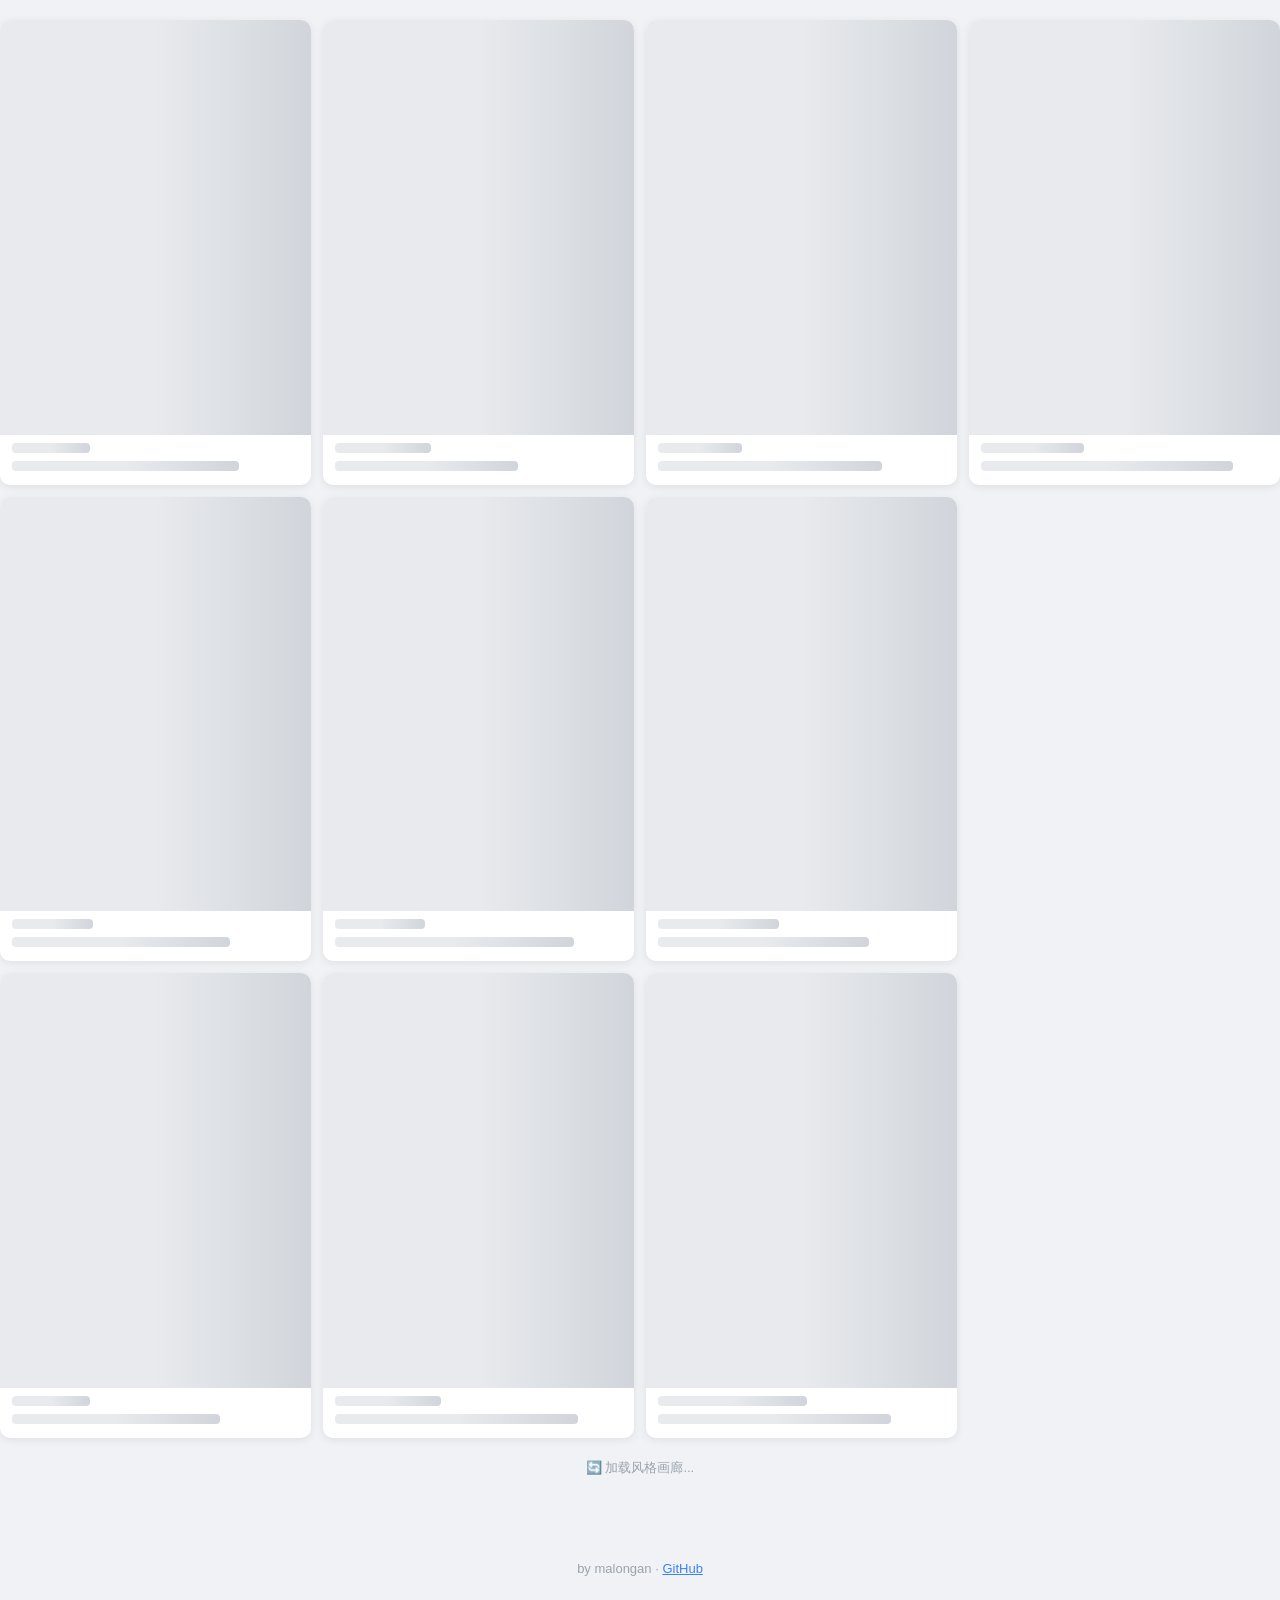
==== gallery.html @ f89bdb4c "🐛 修复 ST0046/ST0062 封面图：替换为正确示例图 - 删除重复的错误封面图（内容相同） - 上传新生成的正确风格示例图 - 更新 styles.json 数据匹配新图片" ====
<!DOCTYPE html><html lang="zh-CN"><head><meta charset="UTF-8"><meta name="viewport" content="width=device-width, initial-scale=1.0"><title>AI 风格画廊 (168 个风格)</title><meta name="description" content="AI 风格画廊 — 收集 168 个 AI 绘画风格提示词，涵盖品牌KV、社交媒体、IP角色、时尚、创意等多种分类。支持预览、搜索、标签筛选、收藏。"><meta name="keywords" content="AI绘画,风格提示词,Stable Diffusion,Midjourney,AI画廊,提示词库"><meta name="author" content="malongan"><meta property="og:title" content="AI 风格画廊 (168 个风格)"><meta property="og:description" content="AI 风格画廊 — 收集 168 个 AI 绘画风格提示词，涵盖品牌KV、社交媒体、IP角色、时尚、创意等多种分类。支持预览、搜索、标签筛选、收藏。"><meta property="og:url" content="https://malongan.github.io/style-source/gallery.html"><meta property="og:type" content="website"><meta property="og:image" content="https://malongan.github.io/style-source/images/styles_previews/avantgarde_bw_poster_44361c82.webp"><meta name="twitter:card" content="summary_large_image"><meta name="twitter:title" content="AI 风格画廊 v0.7.0-1-ga7a94b0-dirty"><meta name="twitter:description" content="AI 风格画廊 — 收集 168 个 AI 绘画风格提示词，涵盖品牌KV、社交媒体、IP角色、时尚、创意等多种分类。支持预览、搜索、标签筛选、收藏。"><meta name="twitter:image" content="https://malongan.github.io/style-source/images/styles_previews/avantgarde_bw_poster_44361c82.webp"><link rel="canonical" href="https://malongan.github.io/style-source/gallery.html"><link rel="icon" href="data:image/svg+xml,<svg xmlns=%22http://www.w3.org/2000/svg%22 viewBox=%220 0 100 100%22><text y=%22.9em%22 font-size=%2290%22>🎨</text></svg>"><link rel="preconnect" href="https://malongan.github.io" crossorigin><link rel="preload" href="gallery.css?v=202607031411" as="style"><link rel="preload" href="gallery-runtime.js?v=202607031411" as="script"><link rel="stylesheet" href="gallery.css?v=202607031411"><style>/* ★ 首屏关键样式（防 FOUC，完整样式从 gallery.css 加载） */:root { --bg-primary:#f0f2f5;--bg-card:#fff;--text-primary:#1f2937;--text-muted:#9ca3af;--accent-color:#3b82f6; }[data-theme="dark"] { --bg-primary:#111827;--bg-card:#1f2937;--text-primary:#f9fafb;--accent-color:#60a5fa; }* { margin:0;padding:0;box-sizing:border-box; }body { font-family:-apple-system,BlinkMacSystemFont,'Segoe UI',Roboto,sans-serif;background:var(--bg-primary);color:var(--text-primary); }#app { display:none; }.loading-skeleton { padding:20px 0;text-align:center;color:var(--text-muted); }</style><noscript><link rel="stylesheet" href="gallery.css?v=202607031411"></noscript></head><body><div id="loading" class="loading-skeleton"><div class="skeleton-grid"><div class="skeleton-card"><div class="skeleton-image"></div><div class="skeleton-bar" style="width:25%"></div><div class="skeleton-bar" style="width:73%"></div></div><div class="skeleton-card"><div class="skeleton-image"></div><div class="skeleton-bar" style="width:26%"></div><div class="skeleton-bar" style="width:70%"></div></div><div class="skeleton-card"><div class="skeleton-image"></div><div class="skeleton-bar" style="width:25%"></div><div class="skeleton-bar" style="width:67%"></div></div><div class="skeleton-card"><div class="skeleton-image"></div><div class="skeleton-bar" style="width:31%"></div><div class="skeleton-bar" style="width:59%"></div></div><div class="skeleton-card"><div class="skeleton-image"></div><div class="skeleton-bar" style="width:29%"></div><div class="skeleton-bar" style="width:77%"></div></div><div class="skeleton-card"><div class="skeleton-image"></div><div class="skeleton-bar" style="width:34%"></div><div class="skeleton-bar" style="width:78%"></div></div><div class="skeleton-card"><div class="skeleton-image"></div><div class="skeleton-bar" style="width:27%"></div><div class="skeleton-bar" style="width:72%"></div></div><div class="skeleton-card"><div class="skeleton-image"></div><div class="skeleton-bar" style="width:39%"></div><div class="skeleton-bar" style="width:68%"></div></div><div class="skeleton-card"><div class="skeleton-image"></div><div class="skeleton-bar" style="width:48%"></div><div class="skeleton-bar" style="width:75%"></div></div><div class="skeleton-card"><div class="skeleton-image"></div><div class="skeleton-bar" style="width:33%"></div><div class="skeleton-bar" style="width:81%"></div></div></div><div class="skeleton-loading-text">🔄 加载风格画廊...</div></div><div class="container" id="app" style="display:none"><!-- Header --><header class="header"><div class="header-left"><h1 class="header-title">🎨 AI 风格库 <span class="header-update" id="headerVersion">v2026-07-03 14:11</span><span class="header-author">by malongan</span></h1></div><div class="header-right"><a href="https://malongan.github.io/ip-gallery/" target="_blank" class="header-nav-link" title="IP 预览">🎭 IP</a><div class="search-box"><span class="search-icon">🔍</span><input type="text" id="searchInput" placeholder="搜索风格、标签、作者..." autofocus><span class="search-clear" id="searchClear" style="display:none;">✕</span></div><button class="theme-toggle" id="themeToggle" title="切换主题">🌙</button></div></header><!-- 分类固定栏（sticky）：左分类 + 右计数 --><div class="category-bar" id="categoryBar"><div class="category-filter" id="categoryFilter"><!-- 由 renderCategoryFilters() 动态填充 --></div><span class="result-count"> 显示 <span class="count-num" id="countVisible">168</span> / <span class="count-total" id="countTotal">168</span> 个风格 </span></div><!-- 主布局：左侧标签 + 右侧内容 --><div class="main-layout"><!-- 左侧侧边栏：排序+收藏 + 标签 --><aside class="sidebar"><div class="sidebar-section"><div class="sidebar-actions"><select id="sortSelect" class="sort-select"><option value="default">默认排序</option><option value="newest">🆕 最新添加</option><option value="name-asc">📄 名称 A-Z</option><option value="name-desc">📄 名称 Z-A</option><option value="favorites">❤️ 已收藏优先</option></select><div class="sidebar-action-row"><button class="filter-btn" id="filterFavorites">❤️ 只看收藏</button><button class="filter-btn clear-filter-btn" id="clearFilters" style="display:none;">✕ 清除</button></div></div><div class="sidebar-divider"></div><h3 class="sidebar-title">🏷️ 标签筛选</h3><div class="tag-list"><!-- 标签由 JS 动态生成 --></div></div></aside><!-- 右侧内容区：风格卡片网格 --><div class="content-area"><div id="gallery" class="gallery-grid"><!-- renderGallery 将在此生成 .style-card --></div></div></div><!-- Lightbox 详情弹窗 --><div class="lightbox" id="lightbox"><button class="lightbox-nav lightbox-nav-prev" id="lightboxPrev" title="上一个 (←)">◀</button><button class="lightbox-nav lightbox-nav-next" id="lightboxNext" title="下一个 (→)">▶</button><div class="lightbox-card"><div class="lightbox-image-wrap"><picture><source srcset="" type="image/webp" class="lightbox-source"><img src="" alt="" class="lightbox-image"></picture><button class="lightbox-close" id="lightboxClose">✕</button></div><div class="lightbox-body"><div class="lightbox-title-row"><h2 class="lightbox-title"></h2><div style="display:flex;align-items:center;gap:8px;"><span class="lightbox-index"></span><button class="favorite-btn lightbox-fav-btn" title="收藏">收藏</button><button class="copy-prompt-btn lightbox-copy-btn" title="复制提示词" data-id="">📋 复制提示词</button></div></div><div class="lightbox-content"><div class="lightbox-section lightbox-summary-section"><h4 class="lightbox-section-title">💡 一句话理解</h4><p class="lightbox-summary"></p></div><div class="lightbox-section lightbox-triggers-section"><h4 class="lightbox-section-title">🎯 触发词</h4><p class="lightbox-triggers"></p></div><div class="lightbox-section lightbox-features-section"><h4 class="lightbox-section-title">✨ 核心特点</h4><ul class="lightbox-features"></ul></div><div class="lightbox-section lightbox-tags-section"><h4 class="lightbox-section-title">🏷️ 标签</h4><div class="lightbox-tags"></div></div><div class="lightbox-section lightbox-link-section"><a href="#" target="_blank" class="lightbox-link"></a></div></div></div></div></div></div><!-- Footer --><div class="footer" style="text-align:center; padding:40px 20px; color:var(--text-muted); font-size:13px;"><p>by malongan · <a href="https://github.com/malongan/style-source" target="_blank" style="color:var(--accent-color)">GitHub</a></p></div><!-- 回到顶部按钮 --><button class="back-to-top" id="backToTop" title="回到顶部">↑</button><script>/* ★ 图片加载失败时的兜底 HTML */window.__FALLBACK_IMG__ = '<div class="img-fallback" style="width:100%;aspect-ratio:3/4;background:var(--bg-secondary);display:flex;align-items:center;justify-content:center;color:var(--text-muted);font-size:12px;">图片加载失败</div>';</script><script defer src="gallery-runtime.js?v=202607031411"></script></body></html>
---- gallery.css ----
/* gallery.css v202607031411 — 由 build_gallery.py 生成 */
/* ==================== 主题变量 ==================== */
:root {
  /* 浅色主题 - 灰色调 */
  --bg-primary: #f0f2f5;
  --bg-secondary: #e8eaed;
  --bg-card: #ffffff;
  --text-primary: #1f2937;
  --text-secondary: #4b5563;
  --text-muted: #9ca3af;
  --border-color: #d1d5db;
  --accent-color: #3b82f6;
  --accent-hover: #2563eb;
  --tag-bg: #e5e7eb;
  --tag-color: #374151;
  --tag-active-bg: #3b82f6;
  --tag-active-color: #ffffff;
  --shadow: 0 2px 8px rgba(0,0,0,0.08);
  --overlay-bg: rgba(31,41,55,0.85);
  --card-hover-shadow: 0 4px 16px rgba(0,0,0,0.12);
}

[data-theme="dark"] {
  /* 深色主题 */
  --bg-primary: #111827;
  --bg-secondary: #1f2937;
  --bg-card: #1f2937;
  --text-primary: #f9fafb;
  --text-secondary: #d1d5db;
  --text-muted: #9ca3af;
  --border-color: #374151;
  --accent-color: #60a5fa;
  --accent-hover: #3b82f6;
  --tag-bg: #374151;
  --tag-color: #d1d5db;
  --tag-active-bg: #60a5fa;
  --tag-active-color: #ffffff;
  --shadow: 0 2px 8px rgba(0,0,0,0.3);
  --overlay-bg: rgba(0,0,0,0.9);
  --card-hover-shadow: 0 4px 16px rgba(0,0,0,0.4);
}

/* ==================== 基础样式 ==================== */
* {
  margin: 0;
  padding: 0;
  box-sizing: border-box;
}

body {
  font-family: -apple-system, BlinkMacSystemFont, 'Segoe UI', Roboto, 'Helvetica Neue', Arial, sans-serif;
  background-color: var(--bg-primary);
  color: var(--text-primary);
  line-height: 1.6;
  transition: background-color 0.3s, color 0.3s, border-color 0.3s;
}

/* 主题切换过渡动画 */
[data-theme] {
  transition: background-color 0.3s, color 0.3s, border-color 0.3s, box-shadow 0.3s;
}
[data-theme] .style-card,
[data-theme] .header,
[data-theme] .sidebar-section,
[data-theme] .lightbox-card,
[data-theme] .filter-btn,
[data-theme] .sort-select,
[data-theme] .tag-item,
[data-theme] .category-btn,
[data-theme] .category-bar,
[data-theme] .sidebar-actions,
[data-theme] .sidebar-action-row .filter-btn,
[data-theme] .search-box {
  transition: background-color 0.3s, color 0.3s, border-color 0.3s, box-shadow 0.3s;
}

.container {
  max-width: 1800px;
  margin: 0 auto;
  padding: 16px 20px;
}

/* ==================== Header 固定顶部 ==================== */
.header {
  position: sticky;
  top: 0;
  z-index: 100;
  display: flex;
  align-items: center;
  justify-content: space-between;
  padding: 12px 20px;
  background: var(--bg-card);
  border-radius: 12px;
  margin-bottom: 16px;
  box-shadow: var(--shadow);
  flex-wrap: wrap;
  gap: 12px;
}

.header-left {
  display: flex;
  align-items: center;
  gap: 0;
  min-width: 0;
  flex-shrink: 1;
}

.header-title {
  font-size: 18px;
  font-weight: 700;
  color: var(--text-primary);
  display: flex;
  align-items: center;
  gap: 8px;
  flex-wrap: wrap;
  line-height: 1.4;
  min-width: 0;
}

.header-update {
  font-size: 11px;
  font-weight: 500;
  color: var(--text-muted);
  background: var(--bg-secondary);
  padding: 2px 8px;
  border-radius: 4px;
  white-space: nowrap;
}

.header-author {
  font-size: 12px;
  color: var(--text-muted);
  font-weight: 400;
  white-space: nowrap;
}

.header-right {
  display: flex;
  align-items: center;
  gap: 8px;
  flex-shrink: 0;
}

/* 搜索框 */
.search-box {
  display: flex;
  align-items: center;
  background: var(--bg-secondary);
  border: 1px solid var(--border-color);
  border-radius: 8px;
  padding: 6px 8px;
  transition: border-color 0.2s;
  gap: 4px;
}

.search-box:focus-within {
  border-color: var(--accent-color);
}

.search-box input {
  border: none;
  background: transparent;
  outline: none;
  font-size: 13px;
  color: var(--text-primary);
  width: 160px;
}

.search-box input::placeholder {
  color: var(--text-muted);
}

.search-icon {
  color: var(--text-muted);
  font-size: 12px;
  flex-shrink: 0;
}

/* 搜索清除按钮 */
.search-clear {
  cursor: pointer;
  color: var(--text-muted);
  font-size: 13px;
  padding: 1px 3px;
  line-height: 1;
  border-radius: 4px;
  display: none;
  transition: background 0.15s;
}

.search-clear:hover {
  background: var(--border-color);
  color: var(--text-primary);
}

/* 深色模式切换 */
.theme-toggle {
  background: var(--bg-secondary);
  border: 1px solid var(--border-color);
  border-radius: 8px;
  padding: 6px 10px;
  cursor: pointer;
  font-size: 16px;
  transition: background-color 0.2s;
}

.theme-toggle:hover {
  background: var(--border-color);
}

/* 顶部导航链接（如 IP 预览） */
.header-nav-link {
  display: inline-flex;
  align-items: center;
  gap: 4px;
  padding: 4px 10px;
  font-size: 14px;
  font-weight: 500;
  color: var(--text-primary);
  text-decoration: none;
  border-radius: 8px;
  background: var(--bg-secondary);
  border: 1px solid var(--border-color);
  transition: background-color 0.2s;
  white-space: nowrap;
}
.header-nav-link:hover {
  background: var(--border-color);
  color: var(--accent-color);
}

/* ==================== 分类固定栏（sticky） ==================== */
.category-bar {
  position: sticky;
  top: 58px;
  z-index: 99;
  background: var(--bg-primary);
  padding: 8px 0 12px 0;
  display: flex;
  align-items: center;
  gap: 12px;
}

/* 分类按钮容器 - 可横向滚动 */
.category-filter {
  display: flex;
  gap: 6px;
  flex: 1;
  overflow-x: auto;
  overflow-y: hidden;
  -webkit-overflow-scrolling: touch;
  scrollbar-width: thin;
}

.category-filter::-webkit-scrollbar {
  height: 3px;
}
.category-filter::-webkit-scrollbar-thumb {
  background: var(--border-color);
  border-radius: 2px;
}

/* 分类计数 - 右对齐 */
.result-count {
  flex-shrink: 0;
  color: var(--text-muted);
  font-size: 12px;
  white-space: nowrap;
  padding-right: 2px;
}

/* 分类按钮 */
.category-btn {
  flex-shrink: 0;
  padding: 5px 10px;
  font-size: 12px;
  border: none;
  border-radius: 6px;
  background: var(--tag-bg);
  color: var(--tag-color);
  cursor: pointer;
  transition: all 0.2s;
  white-space: nowrap;
}

.category-btn:hover {
  background: var(--accent-color);
  color: white;
  transform: translateY(-1px);
}

.category-btn.active {
  background: var(--tag-active-bg);
  color: var(--tag-active-color);
}

/* ==================== 主布局 - 两栏 ==================== */
.main-layout {
  display: flex;
  gap: 16px;
}

/* ==================== 左侧标签栏 ==================== */
.sidebar {
  width: 300px;
  flex-shrink: 0;
  position: sticky;
  top: 118px;
  max-height: calc(100vh - 130px);
}

.sidebar-section {
  background: var(--bg-card);
  border-radius: 12px;
  box-shadow: var(--shadow);
  overflow: hidden;
  display: flex;
  flex-direction: column;
  max-height: calc(100vh - 130px);
}

/* 侧边栏操作栏（排序+收藏） */
.sidebar-actions {
  padding: 10px 10px 4px 10px;
  display: flex;
  flex-direction: column;
  gap: 6px;
}

.sidebar-actions .sort-select {
  width: 100%;
  background: var(--bg-card);
  color: var(--text-secondary);
  border: 1px solid var(--border-color);
  border-radius: 6px;
  padding: 6px 10px;
  font-size: 12px;
  cursor: pointer;
  transition: border-color 0.2s;
}

.sidebar-actions .sort-select:hover {
  border-color: var(--accent-color);
}

.sidebar-action-row {
  display: flex;
  gap: 6px;
}

.sidebar-action-row .filter-btn {
  flex: 1;
  text-align: center;
  background: var(--bg-card);
  color: var(--text-secondary);
  border: 1px solid var(--border-color);
  border-radius: 6px;
  padding: 5px 6px;
  font-size: 11px;
  cursor: pointer;
  transition: all 0.2s;
}

.sidebar-action-row .filter-btn:hover {
  border-color: var(--accent-color);
}

.sidebar-action-row .filter-btn.active {
  background: var(--accent-color);
  color: white;
  border-color: var(--accent-color);
}

/* 侧边栏分隔线 */
.sidebar-divider {
  height: 1px;
  background: var(--border-color);
  margin: 6px 10px 0 10px;
  opacity: 0.5;
}

.sidebar-title {
  font-size: 13px;
  font-weight: 600;
  color: var(--text-secondary);
  display: flex;
  align-items: center;
  gap: 6px;
  padding: 10px 14px 0 14px;
}

/* 标签列表 - 可滚动 */
.tag-list {
  padding: 10px;
  overflow-y: auto;
  flex: 1;
  display: flex;
  flex-wrap: wrap;
  align-content: flex-start;
  gap: 6px;
}

/* 标签项 */
.tag-item {
  display: inline-flex;
  align-items: center;
  gap: 4px;
  padding: 5px 10px;
  background: var(--tag-bg);
  color: var(--tag-color);
  border: none;
  border-radius: 6px;
  cursor: pointer;
  font-size: 12px;
  transition: all 0.2s;
  white-space: nowrap;
  max-width: 150px;
  overflow: hidden;
  text-overflow: ellipsis;
}

.tag-item:hover {
  background: var(--accent-color);
  color: white;
  transform: translateY(-1px);
}

.tag-item.active {
  background: var(--tag-active-bg);
  color: var(--tag-active-color);
}

.tag-count {
  font-size: 10px;
  padding: 1px 5px;
  background: rgba(0,0,0,0.08);
  border-radius: 6px;
}

.tag-item:hover .tag-count,
.tag-item.active .tag-count {
  background: rgba(255,255,255,0.25);
}

/* 自定义滚动条 */
.tag-list::-webkit-scrollbar {
  width: 5px;
}

.tag-list::-webkit-scrollbar-track {
  background: transparent;
}

.tag-list::-webkit-scrollbar-thumb {
  background: var(--border-color);
  border-radius: 3px;
}

.tag-list::-webkit-scrollbar-thumb:hover {
  background: var(--text-muted);
}

/* ==================== 右侧内容区 ==================== */
.content-area {
  flex: 1;
  min-width: 0;
}

/* ==================== 按钮 & 下拉公共样式（用于侧边栏） ==================== */
.filter-btn {
  background: var(--bg-card);
  color: var(--text-secondary);
  border: 1px solid var(--border-color);
  border-radius: 6px;
  padding: 5px 10px;
  font-size: 12px;
  cursor: pointer;
  transition: all 0.2s;
}

.filter-btn:hover {
  border-color: var(--accent-color);
}

.filter-btn.active {
  background: var(--accent-color);
  color: white;
  border-color: var(--accent-color);
}

/* 排序下拉 */
.sort-select {
  background: var(--bg-card);
  color: var(--text-secondary);
  border: 1px solid var(--border-color);
  border-radius: 6px;
  padding: 5px 10px;
  font-size: 12px;
  cursor: pointer;
  transition: border-color 0.2s;
  outline: none;
}

.sort-select:hover,
.sort-select:focus {
  border-color: var(--accent-color);
}

/* 清除筛选按钮 */
.clear-filter-btn {
  opacity: 0.7;
}

.clear-filter-btn:hover {
  opacity: 1;
  border-color: #ef4444;
  color: #ef4444;
}

.other-tag-divider {
  width: 100%;
  height: 1px;
  background: var(--border-color);
  margin: 6px 0;
  opacity: 0.5;
}

/* 其他标签容器 */
.other-tag-toggle {
  opacity: 0.8;
  font-size: 11px;
  width: 100%;
  justify-content: center;
}

.other-tag-toggle:hover {
  opacity: 1;
  background: var(--accent-color);
  color: white;
}

.other-tag-toggle.active {
  background: var(--accent-color);
  color: white;
}

/* 低频标签列表（展开后） */
.other-tag-list {
  display: flex;
  flex-wrap: wrap;
  gap: 4px;
  padding: 6px 4px 2px 4px;
  width: 100%;
}

.tag-item-low {
  font-size: 10px;
  padding: 3px 7px;
  background: var(--bg-secondary);
  border: 1px solid var(--border-color);
  opacity: 0.85;
}

.tag-item-low:hover {
  opacity: 1;
  background: var(--accent-color);
  color: white;
}

.count-num {
  color: var(--accent-color);
  font-weight: 600;
}

/* 搜索高亮 */
.search-highlight {
  background: #fde68a;
  color: #1f2937;
  padding: 0 2px;
  border-radius: 2px;
}

[data-theme="dark"] .search-highlight {
  background: #92400e;
  color: #fef3c7;
}

/* 画廊淡入动画 */
#app {
  animation: galleryFadeIn 0.4s ease-out;
}

@keyframes galleryFadeIn {
  from { opacity: 0; transform: translateY(8px); }
  to   { opacity: 1; transform: translateY(0); }
}

/* ==================== 瀑布流布局（CSS Columns） ==================== */
.gallery-grid {
  columns: 5 220px;
  column-gap: 12px;
}

.style-card {
  background: var(--bg-card);
  border: 1px solid var(--border-color);
  border-radius: 10px;
  overflow: hidden;
  box-shadow: var(--shadow);
  cursor: pointer;
  break-inside: avoid;
  margin-bottom: 12px;
  transform: translateY(0) scale(1);
  transition: transform 0.25s cubic-bezier(0.25, 0.1, 0.25, 1),
              box-shadow 0.25s cubic-bezier(0.25, 0.1, 0.25, 1),
              border-color 0.25s cubic-bezier(0.25, 0.1, 0.25, 1);
  backface-visibility: hidden;
  -webkit-font-smoothing: antialiased;
}

.style-card:hover {
  transform: translateY(-6px) scale(1.015);
  box-shadow: var(--card-hover-shadow);
  border-color: var(--accent-color);
}

.style-card:focus-visible {
  outline: 2px solid var(--accent-color);
  outline-offset: 2px;
  transform: translateY(-4px) scale(1.01);
  box-shadow: var(--card-hover-shadow);
  border-color: var(--accent-color);
}

/* 图片包裹（用于定位 🆕 徽章） */
.card-image-wrap {
  position: relative;
  overflow: hidden;
}

/* 🆕 新风格徽章 */
.card-badge-new {
  position: absolute;
  top: 8px;
  left: 8px;
  background: rgba(239, 68, 68, 0.9);
  color: #fff;
  font-size: 11px;
  font-weight: 700;
  padding: 3px 8px;
  border-radius: 6px;
  line-height: 1.3;
  z-index: 2;
  pointer-events: none;
  box-shadow: 0 2px 6px rgba(0,0,0,0.2);
  backdrop-filter: blur(2px);
}

/* 缩略图 - 宽度统一，高度自适应 + 渐进式加载（fade-in） */
.card-image {
  width: 100%;
  height: auto;
  display: block;
  background: var(--bg-secondary);
  aspect-ratio: auto;
  will-change: transform;
  backface-visibility: hidden;
  transform: scale(1);
  transition: transform 0.25s cubic-bezier(0.25, 0.1, 0.25, 1);
  animation: imageFadeIn 0.35s ease forwards;
}

@keyframes imageFadeIn {
  from { opacity: 0; transform: scale(0.97); }
  to { opacity: 1; transform: scale(1); }
}

.style-card:hover .card-image {
  transform: scale(1.03);
}

.card-content {
  padding: 10px 12px;
}

/* 卡片编号 - 点击可复制 */
/* 卡片标题行：编号 + 名称 + 分类标签 */
.card-title-row {
  display: flex;
  align-items: center;
  justify-content: space-between;
}

.card-number {
  font-size: 11px;
  font-weight: 500;
  color: var(--text-muted);
  cursor: pointer;
  transition: color 0.2s;
  user-select: all;
  flex-shrink: 0;
}
.card-number:hover {
  color: var(--accent-color);
}
.card-number.copied {
  color: #22c55e;
}

.card-title {
  font-size: 13px;
  font-weight: 600;
  color: var(--text-primary);
  margin: 6px 0 8px 0;
  overflow: hidden;
  text-overflow: ellipsis;
  white-space: nowrap;
}

/* 分类标签（与编号同行，右对齐） */
.card-category {
  font-size: 10px;
  color: var(--text-muted);
  background: var(--bg-secondary);
  padding: 2px 6px;
  border-radius: 4px;
  flex-shrink: 0;
  max-width: 80px;
  overflow: hidden;
  text-overflow: ellipsis;
  white-space: nowrap;
}

/* 底部操作栏：链接在左，收藏在右 */
.card-footer {
  display: flex;
  align-items: center;
  justify-content: space-between;
  padding-top: 8px;
  border-top: 1px solid var(--border-color);
}

.card-link {
  display: flex;
  align-items: center;
  gap: 4px;
  color: var(--accent-color);
  text-decoration: none;
  font-size: 11px;
  max-width: 200px;
  overflow: hidden;
  text-overflow: ellipsis;
  white-space: nowrap;
  margin-right: auto;
}

.card-link:hover {
  text-decoration: underline;
}

.favorite-btn {
  background: transparent;
  border: 1px solid var(--border-color);
  color: var(--text-secondary);
  border-radius: 5px;
  padding: 4px 8px;
  font-size: 11px;
  cursor: pointer;
  transition: all 0.2s;
}

.favorite-btn:hover {
  background: var(--accent-color);
  color: white;
  border-color: var(--accent-color);
}

.favorite-btn.active {
  background: var(--accent-color);
  color: white;
  border-color: var(--accent-color);
}

/* 复制提示词按钮 */
.copy-prompt-btn {
  background: transparent;
  border: 1px solid var(--border-color);
  color: var(--text-secondary);
  border-radius: 5px;
  padding: 4px 8px;
  font-size: 11px;
  cursor: pointer;
  transition: all 0.2s;
  margin-left: 4px;
}

.copy-prompt-btn:hover {
  background: var(--accent-color);
  color: white;
  border-color: var(--accent-color);
}

.copy-prompt-btn.copied {
  background: #22c55e;
  color: white;
  border-color: #22c55e;
}

/* ==================== 无结果 ==================== */
.no-results {
  text-align: center;
  padding: 40px 20px;
  color: var(--text-muted);
}

.no-results-icon {
  font-size: 40px;
  margin-bottom: 12px;
}

/* ==================== Lightbox 详情页 - 左图右文布局 ==================== */
.lightbox {
  display: none;
  position: fixed;
  top: 0;
  left: 0;
  width: 100%;
  height: 100%;
  background: var(--overlay-bg);
  z-index: 1000;
  align-items: center;
  justify-content: center;
  cursor: pointer;
  padding: 20px;
}

.lightbox.show {
  display: flex;
}

.lightbox-card {
  background: var(--bg-card);
  border-radius: 16px;
  max-width: 1200px;
  width: 100%;
  max-height: 90vh;
  overflow: hidden;
  cursor: default;
  box-shadow: 0 20px 60px rgba(0,0,0,0.3);
  display: flex;
}

/* 左侧图片区 */
.lightbox-image-wrap {
  width: 45%;
  flex-shrink: 0;
  position: relative;
  background: var(--bg-secondary);
  overflow: hidden;
}

.lightbox-image {
  width: 100%;
  height: 100%;
  object-fit: cover;
  display: block;
}

.lightbox-close {
  position: absolute;
  top: 12px;
  right: 12px;
  z-index: 20;
  background: rgba(0,0,0,0.6);
  border: none;
  color: white;
  width: 32px;
  height: 32px;
  border-radius: 50%;
  font-size: 16px;
  cursor: pointer;
  transition: background 0.2s;
  display: flex;
  align-items: center;
  justify-content: center;
}

.lightbox-close:hover {
  background: rgba(0,0,0,0.8);
}

/* Lightbox 左右导航按钮 */
.lightbox-nav {
  position: fixed;
  top: 50%;
  transform: translateY(-50%);
  z-index: 1010;
  background: rgba(0,0,0,0.5);
  border: none;
  color: white;
  width: 44px;
  height: 44px;
  border-radius: 50%;
  font-size: 18px;
  cursor: pointer;
  transition: background 0.2s, opacity 0.2s;
  display: flex;
  align-items: center;
  justify-content: center;
  opacity: 0.8;
}

.lightbox-nav:hover {
  background: rgba(0,0,0,0.8);
  opacity: 1;
}

.lightbox-nav-prev {
  left: 16px;
}

.lightbox-nav-next {
  right: 16px;
}

/* 右侧内容区 */
.lightbox-body {
  flex: 1;
  padding: 24px;
  overflow-y: auto;
  display: flex;
  flex-direction: column;
}

/* 标题行 */
.lightbox-title-row {
  display: flex;
  align-items: center;
  justify-content: space-between;
  margin-bottom: 16px;
  padding-bottom: 12px;
  border-bottom: 1px solid var(--border-color);
}

.lightbox-title {
  font-size: 18px;
  font-weight: 600;
  color: var(--text-primary);
}

.lightbox-index {
  font-size: 14px;
  color: var(--accent-color);
  font-weight: 600;
  cursor: pointer;
  transition: color 0.2s, opacity 0.2s;
  user-select: all;
}

.lightbox-index:hover {
  opacity: 0.7;
}

/* 内容区块 */
.lightbox-content {
  flex: 1;
  overflow-y: auto;
}

.lightbox-section {
  margin-bottom: 16px;
}

.lightbox-section:last-child {
  margin-bottom: 0;
}

.lightbox-section-title {
  font-size: 11px;
  font-weight: 600;
  color: var(--text-muted);
  text-transform: uppercase;
  letter-spacing: 0.5px;
  margin-bottom: 8px;
  display: flex;
  align-items: center;
  gap: 6px;
}

/* 一句话理解 */
.lightbox-summary {
  font-size: 14px;
  color: var(--text-secondary);
  line-height: 1.6;
  padding: 12px;
  background: var(--bg-secondary);
  border-radius: 8px;
}

/* 触发词 */
.lightbox-triggers {
  font-size: 13px;
  color: var(--text-secondary);
  line-height: 1.5;
}

/* 核心特点列表 */
.lightbox-features {
  list-style: none;
  display: flex;
  flex-direction: column;
  gap: 8px;
}

.lightbox-features li {
  font-size: 13px;
  color: var(--text-secondary);
  padding: 8px 12px;
  background: var(--bg-secondary);
  border-radius: 6px;
  border-left: 3px solid var(--accent-color);
}

/* 标签 */
.lightbox-tags {
  display: flex;
  flex-wrap: wrap;
  gap: 6px;
}

.lightbox-tag {
  background: var(--tag-bg);
  color: var(--tag-color);
  padding: 4px 10px;
  border-radius: 6px;
  font-size: 12px;
}

/* 来源链接 */
.lightbox-link {
  display: inline-flex;
  align-items: center;
  gap: 6px;
  color: var(--accent-color);
  text-decoration: none;
  font-size: 13px;
  padding: 8px 12px;
  background: var(--bg-secondary);
  border-radius: 6px;
}

.lightbox-link:hover {
  background: var(--accent-color);
  color: white;
}

/* ==================== 响应式 ==================== */
@media (max-width: 1600px) {
  .gallery-grid {
    columns: 4 220px;
  }
}

@media (max-width: 1400px) {
  .gallery-grid {
    columns: 4 220px;
  }
}

@media (max-width: 1200px) {
  .gallery-grid {
    columns: 3 200px;
  }
}

@media (max-width: 1280px) {
  .sidebar {
    width: 240px;
  }
}

@media (max-width: 1024px) {
  .main-layout {
    flex-direction: column;
  }
  
  .sidebar {
    width: 100%;
    position: relative;
    top: 0;
    max-height: none;
  }
  
  .sidebar-section {
    max-height: 200px;
  }
  
  .tag-list {
    flex-direction: row;
    flex-wrap: wrap;
  }
  
  .gallery-grid {
    columns: 2 180px;
  }
  
  /* 平板：详情页改为上下布局 */
  .lightbox-card {
    flex-direction: column;
    max-height: 85vh;
  }
  
  .lightbox-image-wrap {
    width: 100%;
    height: 250px;
  }
  
  .lightbox-body {
    padding: 16px;
  }
}

@media (max-width: 768px) {
  .header {
    position: relative;
  }
  
  .header-right {
    justify-content: space-between;
    width: 100%;
  }
  
  .search-box input {
    width: 120px;
  }
  
  .gallery-grid {
    columns: 2 150px;
    column-gap: 8px;
  }
  
  .style-card {
    margin-bottom: 8px;
  }
  
  .card-footer {
    flex-direction: column;
    gap: 6px;
    align-items: flex-start;
  }
  
  .card-link {
    max-width: 100%;
  }
}

@media (max-width: 480px) {
  .search-box input {
    width: 80px;
  }
  
  .container {
    padding: 10px;
  }
  
  .gallery-grid {
    columns: 1;
  }
  
  .lightbox-image-wrap {
    height: 200px;
  }
}

/* ==================== 骨架屏 ==================== */
.loading-skeleton {
  padding: 20px 0;
}

.skeleton-grid {
  columns: 5 220px;
  column-gap: 12px;
}

.skeleton-card {
  background: var(--bg-card);
  border-radius: 10px;
  overflow: hidden;
  margin-bottom: 12px;
  break-inside: avoid;
  box-shadow: var(--shadow);
}

.skeleton-image {
  width: 100%;
  aspect-ratio: 3/4;
  background: linear-gradient(90deg, var(--bg-secondary) 25%, var(--border-color) 50%, var(--bg-secondary) 75%);
  background-size: 200% 100%;
  animation: skeleton-shimmer 1.5s ease-in-out infinite;
}

.skeleton-bar {
  height: 10px;
  margin: 8px 12px;
  border-radius: 4px;
  background: linear-gradient(90deg, var(--bg-secondary) 25%, var(--border-color) 50%, var(--bg-secondary) 75%);
  background-size: 200% 100%;
  animation: skeleton-shimmer 1.5s ease-in-out infinite;
}

.skeleton-bar:last-child {
  margin-bottom: 14px;
}

.skeleton-loading-text {
  text-align: center;
  padding: 20px;
  color: var(--text-muted);
  font-size: 13px;
}

@keyframes skeleton-shimmer {
  0% { background-position: 200% 0; }
  100% { background-position: -200% 0; }
}

@media (max-width: 1600px) {
  .skeleton-grid { columns: 4 220px; }
}
@media (max-width: 1400px) {
  .skeleton-grid { columns: 4 220px; }
}
@media (max-width: 1200px) {
  .skeleton-grid { columns: 3 200px; }
}
@media (max-width: 1024px) {
  .skeleton-grid { columns: 2 180px; }
}
@media (max-width: 768px) {
  .skeleton-grid { columns: 2 150px; }
}
@media (max-width: 480px) {
  .skeleton-grid { columns: 1; }
}

/* ==================== 隐藏类 ==================== */
.hidden {
  display: none !important;
}

/* ==================== WIP 标记 ==================== */
.card-wip {
  font-size: 14px;
  margin-right: 4px;
}

/* ==================== 回到顶部按钮 ==================== */
.back-to-top {
  position: fixed;
  bottom: 32px;
  right: 32px;
  z-index: 500;
  width: 44px;
  height: 44px;
  border-radius: 50%;
  border: none;
  background: var(--accent-color);
  color: white;
  font-size: 20px;
  cursor: pointer;
  box-shadow: 0 4px 12px rgba(59,130,246,0.4);
  opacity: 0;
  transform: translateY(20px);
  transition: opacity 0.3s, transform 0.3s, background 0.2s;
  pointer-events: none;
  display: flex;
  align-items: center;
  justify-content: center;
}

.back-to-top.visible {
  opacity: 1;
  transform: translateY(0);
  pointer-events: auto;
}

.back-to-top:hover {
  background: var(--accent-hover);
  box-shadow: 0 6px 16px rgba(59,130,246,0.5);
}

[data-theme="dark"] .back-to-top {
  box-shadow: 0 4px 12px rgba(96,165,250,0.4);
}

[data-theme="dark"] .back-to-top:hover {
  box-shadow: 0 6px 16px rgba(96,165,250,0.5);
}
---- gallery.css ----
/* gallery.css v202607031411 — 由 build_gallery.py 生成 */
/* ==================== 主题变量 ==================== */
:root {
  /* 浅色主题 - 灰色调 */
  --bg-primary: #f0f2f5;
  --bg-secondary: #e8eaed;
  --bg-card: #ffffff;
  --text-primary: #1f2937;
  --text-secondary: #4b5563;
  --text-muted: #9ca3af;
  --border-color: #d1d5db;
  --accent-color: #3b82f6;
  --accent-hover: #2563eb;
  --tag-bg: #e5e7eb;
  --tag-color: #374151;
  --tag-active-bg: #3b82f6;
  --tag-active-color: #ffffff;
  --shadow: 0 2px 8px rgba(0,0,0,0.08);
  --overlay-bg: rgba(31,41,55,0.85);
  --card-hover-shadow: 0 4px 16px rgba(0,0,0,0.12);
}

[data-theme="dark"] {
  /* 深色主题 */
  --bg-primary: #111827;
  --bg-secondary: #1f2937;
  --bg-card: #1f2937;
  --text-primary: #f9fafb;
  --text-secondary: #d1d5db;
  --text-muted: #9ca3af;
  --border-color: #374151;
  --accent-color: #60a5fa;
  --accent-hover: #3b82f6;
  --tag-bg: #374151;
  --tag-color: #d1d5db;
  --tag-active-bg: #60a5fa;
  --tag-active-color: #ffffff;
  --shadow: 0 2px 8px rgba(0,0,0,0.3);
  --overlay-bg: rgba(0,0,0,0.9);
  --card-hover-shadow: 0 4px 16px rgba(0,0,0,0.4);
}

/* ==================== 基础样式 ==================== */
* {
  margin: 0;
  padding: 0;
  box-sizing: border-box;
}

body {
  font-family: -apple-system, BlinkMacSystemFont, 'Segoe UI', Roboto, 'Helvetica Neue', Arial, sans-serif;
  background-color: var(--bg-primary);
  color: var(--text-primary);
  line-height: 1.6;
  transition: background-color 0.3s, color 0.3s, border-color 0.3s;
}

/* 主题切换过渡动画 */
[data-theme] {
  transition: background-color 0.3s, color 0.3s, border-color 0.3s, box-shadow 0.3s;
}
[data-theme] .style-card,
[data-theme] .header,
[data-theme] .sidebar-section,
[data-theme] .lightbox-card,
[data-theme] .filter-btn,
[data-theme] .sort-select,
[data-theme] .tag-item,
[data-theme] .category-btn,
[data-theme] .category-bar,
[data-theme] .sidebar-actions,
[data-theme] .sidebar-action-row .filter-btn,
[data-theme] .search-box {
  transition: background-color 0.3s, color 0.3s, border-color 0.3s, box-shadow 0.3s;
}

.container {
  max-width: 1800px;
  margin: 0 auto;
  padding: 16px 20px;
}

/* ==================== Header 固定顶部 ==================== */
.header {
  position: sticky;
  top: 0;
  z-index: 100;
  display: flex;
  align-items: center;
  justify-content: space-between;
  padding: 12px 20px;
  background: var(--bg-card);
  border-radius: 12px;
  margin-bottom: 16px;
  box-shadow: var(--shadow);
  flex-wrap: wrap;
  gap: 12px;
}

.header-left {
  display: flex;
  align-items: center;
  gap: 0;
  min-width: 0;
  flex-shrink: 1;
}

.header-title {
  font-size: 18px;
  font-weight: 700;
  color: var(--text-primary);
  display: flex;
  align-items: center;
  gap: 8px;
  flex-wrap: wrap;
  line-height: 1.4;
  min-width: 0;
}

.header-update {
  font-size: 11px;
  font-weight: 500;
  color: var(--text-muted);
  background: var(--bg-secondary);
  padding: 2px 8px;
  border-radius: 4px;
  white-space: nowrap;
}

.header-author {
  font-size: 12px;
  color: var(--text-muted);
  font-weight: 400;
  white-space: nowrap;
}

.header-right {
  display: flex;
  align-items: center;
  gap: 8px;
  flex-shrink: 0;
}

/* 搜索框 */
.search-box {
  display: flex;
  align-items: center;
  background: var(--bg-secondary);
  border: 1px solid var(--border-color);
  border-radius: 8px;
  padding: 6px 8px;
  transition: border-color 0.2s;
  gap: 4px;
}

.search-box:focus-within {
  border-color: var(--accent-color);
}

.search-box input {
  border: none;
  background: transparent;
  outline: none;
  font-size: 13px;
  color: var(--text-primary);
  width: 160px;
}

.search-box input::placeholder {
  color: var(--text-muted);
}

.search-icon {
  color: var(--text-muted);
  font-size: 12px;
  flex-shrink: 0;
}

/* 搜索清除按钮 */
.search-clear {
  cursor: pointer;
  color: var(--text-muted);
  font-size: 13px;
  padding: 1px 3px;
  line-height: 1;
  border-radius: 4px;
  display: none;
  transition: background 0.15s;
}

.search-clear:hover {
  background: var(--border-color);
  color: var(--text-primary);
}

/* 深色模式切换 */
.theme-toggle {
  background: var(--bg-secondary);
  border: 1px solid var(--border-color);
  border-radius: 8px;
  padding: 6px 10px;
  cursor: pointer;
  font-size: 16px;
  transition: background-color 0.2s;
}

.theme-toggle:hover {
  background: var(--border-color);
}

/* 顶部导航链接（如 IP 预览） */
.header-nav-link {
  display: inline-flex;
  align-items: center;
  gap: 4px;
  padding: 4px 10px;
  font-size: 14px;
  font-weight: 500;
  color: var(--text-primary);
  text-decoration: none;
  border-radius: 8px;
  background: var(--bg-secondary);
  border: 1px solid var(--border-color);
  transition: background-color 0.2s;
  white-space: nowrap;
}
.header-nav-link:hover {
  background: var(--border-color);
  color: var(--accent-color);
}

/* ==================== 分类固定栏（sticky） ==================== */
.category-bar {
  position: sticky;
  top: 58px;
  z-index: 99;
  background: var(--bg-primary);
  padding: 8px 0 12px 0;
  display: flex;
  align-items: center;
  gap: 12px;
}

/* 分类按钮容器 - 可横向滚动 */
.category-filter {
  display: flex;
  gap: 6px;
  flex: 1;
  overflow-x: auto;
  overflow-y: hidden;
  -webkit-overflow-scrolling: touch;
  scrollbar-width: thin;
}

.category-filter::-webkit-scrollbar {
  height: 3px;
}
.category-filter::-webkit-scrollbar-thumb {
  background: var(--border-color);
  border-radius: 2px;
}

/* 分类计数 - 右对齐 */
.result-count {
  flex-shrink: 0;
  color: var(--text-muted);
  font-size: 12px;
  white-space: nowrap;
  padding-right: 2px;
}

/* 分类按钮 */
.category-btn {
  flex-shrink: 0;
  padding: 5px 10px;
  font-size: 12px;
  border: none;
  border-radius: 6px;
  background: var(--tag-bg);
  color: var(--tag-color);
  cursor: pointer;
  transition: all 0.2s;
  white-space: nowrap;
}

.category-btn:hover {
  background: var(--accent-color);
  color: white;
  transform: translateY(-1px);
}

.category-btn.active {
  background: var(--tag-active-bg);
  color: var(--tag-active-color);
}

/* ==================== 主布局 - 两栏 ==================== */
.main-layout {
  display: flex;
  gap: 16px;
}

/* ==================== 左侧标签栏 ==================== */
.sidebar {
  width: 300px;
  flex-shrink: 0;
  position: sticky;
  top: 118px;
  max-height: calc(100vh - 130px);
}

.sidebar-section {
  background: var(--bg-card);
  border-radius: 12px;
  box-shadow: var(--shadow);
  overflow: hidden;
  display: flex;
  flex-direction: column;
  max-height: calc(100vh - 130px);
}

/* 侧边栏操作栏（排序+收藏） */
.sidebar-actions {
  padding: 10px 10px 4px 10px;
  display: flex;
  flex-direction: column;
  gap: 6px;
}

.sidebar-actions .sort-select {
  width: 100%;
  background: var(--bg-card);
  color: var(--text-secondary);
  border: 1px solid var(--border-color);
  border-radius: 6px;
  padding: 6px 10px;
  font-size: 12px;
  cursor: pointer;
  transition: border-color 0.2s;
}

.sidebar-actions .sort-select:hover {
  border-color: var(--accent-color);
}

.sidebar-action-row {
  display: flex;
  gap: 6px;
}

.sidebar-action-row .filter-btn {
  flex: 1;
  text-align: center;
  background: var(--bg-card);
  color: var(--text-secondary);
  border: 1px solid var(--border-color);
  border-radius: 6px;
  padding: 5px 6px;
  font-size: 11px;
  cursor: pointer;
  transition: all 0.2s;
}

.sidebar-action-row .filter-btn:hover {
  border-color: var(--accent-color);
}

.sidebar-action-row .filter-btn.active {
  background: var(--accent-color);
  color: white;
  border-color: var(--accent-color);
}

/* 侧边栏分隔线 */
.sidebar-divider {
  height: 1px;
  background: var(--border-color);
  margin: 6px 10px 0 10px;
  opacity: 0.5;
}

.sidebar-title {
  font-size: 13px;
  font-weight: 600;
  color: var(--text-secondary);
  display: flex;
  align-items: center;
  gap: 6px;
  padding: 10px 14px 0 14px;
}

/* 标签列表 - 可滚动 */
.tag-list {
  padding: 10px;
  overflow-y: auto;
  flex: 1;
  display: flex;
  flex-wrap: wrap;
  align-content: flex-start;
  gap: 6px;
}

/* 标签项 */
.tag-item {
  display: inline-flex;
  align-items: center;
  gap: 4px;
  padding: 5px 10px;
  background: var(--tag-bg);
  color: var(--tag-color);
  border: none;
  border-radius: 6px;
  cursor: pointer;
  font-size: 12px;
  transition: all 0.2s;
  white-space: nowrap;
  max-width: 150px;
  overflow: hidden;
  text-overflow: ellipsis;
}

.tag-item:hover {
  background: var(--accent-color);
  color: white;
  transform: translateY(-1px);
}

.tag-item.active {
  background: var(--tag-active-bg);
  color: var(--tag-active-color);
}

.tag-count {
  font-size: 10px;
  padding: 1px 5px;
  background: rgba(0,0,0,0.08);
  border-radius: 6px;
}

.tag-item:hover .tag-count,
.tag-item.active .tag-count {
  background: rgba(255,255,255,0.25);
}

/* 自定义滚动条 */
.tag-list::-webkit-scrollbar {
  width: 5px;
}

.tag-list::-webkit-scrollbar-track {
  background: transparent;
}

.tag-list::-webkit-scrollbar-thumb {
  background: var(--border-color);
  border-radius: 3px;
}

.tag-list::-webkit-scrollbar-thumb:hover {
  background: var(--text-muted);
}

/* ==================== 右侧内容区 ==================== */
.content-area {
  flex: 1;
  min-width: 0;
}

/* ==================== 按钮 & 下拉公共样式（用于侧边栏） ==================== */
.filter-btn {
  background: var(--bg-card);
  color: var(--text-secondary);
  border: 1px solid var(--border-color);
  border-radius: 6px;
  padding: 5px 10px;
  font-size: 12px;
  cursor: pointer;
  transition: all 0.2s;
}

.filter-btn:hover {
  border-color: var(--accent-color);
}

.filter-btn.active {
  background: var(--accent-color);
  color: white;
  border-color: var(--accent-color);
}

/* 排序下拉 */
.sort-select {
  background: var(--bg-card);
  color: var(--text-secondary);
  border: 1px solid var(--border-color);
  border-radius: 6px;
  padding: 5px 10px;
  font-size: 12px;
  cursor: pointer;
  transition: border-color 0.2s;
  outline: none;
}

.sort-select:hover,
.sort-select:focus {
  border-color: var(--accent-color);
}

/* 清除筛选按钮 */
.clear-filter-btn {
  opacity: 0.7;
}

.clear-filter-btn:hover {
  opacity: 1;
  border-color: #ef4444;
  color: #ef4444;
}

.other-tag-divider {
  width: 100%;
  height: 1px;
  background: var(--border-color);
  margin: 6px 0;
  opacity: 0.5;
}

/* 其他标签容器 */
.other-tag-toggle {
  opacity: 0.8;
  font-size: 11px;
  width: 100%;
  justify-content: center;
}

.other-tag-toggle:hover {
  opacity: 1;
  background: var(--accent-color);
  color: white;
}

.other-tag-toggle.active {
  background: var(--accent-color);
  color: white;
}

/* 低频标签列表（展开后） */
.other-tag-list {
  display: flex;
  flex-wrap: wrap;
  gap: 4px;
  padding: 6px 4px 2px 4px;
  width: 100%;
}

.tag-item-low {
  font-size: 10px;
  padding: 3px 7px;
  background: var(--bg-secondary);
  border: 1px solid var(--border-color);
  opacity: 0.85;
}

.tag-item-low:hover {
  opacity: 1;
  background: var(--accent-color);
  color: white;
}

.count-num {
  color: var(--accent-color);
  font-weight: 600;
}

/* 搜索高亮 */
.search-highlight {
  background: #fde68a;
  color: #1f2937;
  padding: 0 2px;
  border-radius: 2px;
}

[data-theme="dark"] .search-highlight {
  background: #92400e;
  color: #fef3c7;
}

/* 画廊淡入动画 */
#app {
  animation: galleryFadeIn 0.4s ease-out;
}

@keyframes galleryFadeIn {
  from { opacity: 0; transform: translateY(8px); }
  to   { opacity: 1; transform: translateY(0); }
}

/* ==================== 瀑布流布局（CSS Columns） ==================== */
.gallery-grid {
  columns: 5 220px;
  column-gap: 12px;
}

.style-card {
  background: var(--bg-card);
  border: 1px solid var(--border-color);
  border-radius: 10px;
  overflow: hidden;
  box-shadow: var(--shadow);
  cursor: pointer;
  break-inside: avoid;
  margin-bottom: 12px;
  transform: translateY(0) scale(1);
  transition: transform 0.25s cubic-bezier(0.25, 0.1, 0.25, 1),
              box-shadow 0.25s cubic-bezier(0.25, 0.1, 0.25, 1),
              border-color 0.25s cubic-bezier(0.25, 0.1, 0.25, 1);
  backface-visibility: hidden;
  -webkit-font-smoothing: antialiased;
}

.style-card:hover {
  transform: translateY(-6px) scale(1.015);
  box-shadow: var(--card-hover-shadow);
  border-color: var(--accent-color);
}

.style-card:focus-visible {
  outline: 2px solid var(--accent-color);
  outline-offset: 2px;
  transform: translateY(-4px) scale(1.01);
  box-shadow: var(--card-hover-shadow);
  border-color: var(--accent-color);
}

/* 图片包裹（用于定位 🆕 徽章） */
.card-image-wrap {
  position: relative;
  overflow: hidden;
}

/* 🆕 新风格徽章 */
.card-badge-new {
  position: absolute;
  top: 8px;
  left: 8px;
  background: rgba(239, 68, 68, 0.9);
  color: #fff;
  font-size: 11px;
  font-weight: 700;
  padding: 3px 8px;
  border-radius: 6px;
  line-height: 1.3;
  z-index: 2;
  pointer-events: none;
  box-shadow: 0 2px 6px rgba(0,0,0,0.2);
  backdrop-filter: blur(2px);
}

/* 缩略图 - 宽度统一，高度自适应 + 渐进式加载（fade-in） */
.card-image {
  width: 100%;
  height: auto;
  display: block;
  background: var(--bg-secondary);
  aspect-ratio: auto;
  will-change: transform;
  backface-visibility: hidden;
  transform: scale(1);
  transition: transform 0.25s cubic-bezier(0.25, 0.1, 0.25, 1);
  animation: imageFadeIn 0.35s ease forwards;
}

@keyframes imageFadeIn {
  from { opacity: 0; transform: scale(0.97); }
  to { opacity: 1; transform: scale(1); }
}

.style-card:hover .card-image {
  transform: scale(1.03);
}

.card-content {
  padding: 10px 12px;
}

/* 卡片编号 - 点击可复制 */
/* 卡片标题行：编号 + 名称 + 分类标签 */
.card-title-row {
  display: flex;
  align-items: center;
  justify-content: space-between;
}

.card-number {
  font-size: 11px;
  font-weight: 500;
  color: var(--text-muted);
  cursor: pointer;
  transition: color 0.2s;
  user-select: all;
  flex-shrink: 0;
}
.card-number:hover {
  color: var(--accent-color);
}
.card-number.copied {
  color: #22c55e;
}

.card-title {
  font-size: 13px;
  font-weight: 600;
  color: var(--text-primary);
  margin: 6px 0 8px 0;
  overflow: hidden;
  text-overflow: ellipsis;
  white-space: nowrap;
}

/* 分类标签（与编号同行，右对齐） */
.card-category {
  font-size: 10px;
  color: var(--text-muted);
  background: var(--bg-secondary);
  padding: 2px 6px;
  border-radius: 4px;
  flex-shrink: 0;
  max-width: 80px;
  overflow: hidden;
  text-overflow: ellipsis;
  white-space: nowrap;
}

/* 底部操作栏：链接在左，收藏在右 */
.card-footer {
  display: flex;
  align-items: center;
  justify-content: space-between;
  padding-top: 8px;
  border-top: 1px solid var(--border-color);
}

.card-link {
  display: flex;
  align-items: center;
  gap: 4px;
  color: var(--accent-color);
  text-decoration: none;
  font-size: 11px;
  max-width: 200px;
  overflow: hidden;
  text-overflow: ellipsis;
  white-space: nowrap;
  margin-right: auto;
}

.card-link:hover {
  text-decoration: underline;
}

.favorite-btn {
  background: transparent;
  border: 1px solid var(--border-color);
  color: var(--text-secondary);
  border-radius: 5px;
  padding: 4px 8px;
  font-size: 11px;
  cursor: pointer;
  transition: all 0.2s;
}

.favorite-btn:hover {
  background: var(--accent-color);
  color: white;
  border-color: var(--accent-color);
}

.favorite-btn.active {
  background: var(--accent-color);
  color: white;
  border-color: var(--accent-color);
}

/* 复制提示词按钮 */
.copy-prompt-btn {
  background: transparent;
  border: 1px solid var(--border-color);
  color: var(--text-secondary);
  border-radius: 5px;
  padding: 4px 8px;
  font-size: 11px;
  cursor: pointer;
  transition: all 0.2s;
  margin-left: 4px;
}

.copy-prompt-btn:hover {
  background: var(--accent-color);
  color: white;
  border-color: var(--accent-color);
}

.copy-prompt-btn.copied {
  background: #22c55e;
  color: white;
  border-color: #22c55e;
}

/* ==================== 无结果 ==================== */
.no-results {
  text-align: center;
  padding: 40px 20px;
  color: var(--text-muted);
}

.no-results-icon {
  font-size: 40px;
  margin-bottom: 12px;
}

/* ==================== Lightbox 详情页 - 左图右文布局 ==================== */
.lightbox {
  display: none;
  position: fixed;
  top: 0;
  left: 0;
  width: 100%;
  height: 100%;
  background: var(--overlay-bg);
  z-index: 1000;
  align-items: center;
  justify-content: center;
  cursor: pointer;
  padding: 20px;
}

.lightbox.show {
  display: flex;
}

.lightbox-card {
  background: var(--bg-card);
  border-radius: 16px;
  max-width: 1200px;
  width: 100%;
  max-height: 90vh;
  overflow: hidden;
  cursor: default;
  box-shadow: 0 20px 60px rgba(0,0,0,0.3);
  display: flex;
}

/* 左侧图片区 */
.lightbox-image-wrap {
  width: 45%;
  flex-shrink: 0;
  position: relative;
  background: var(--bg-secondary);
  overflow: hidden;
}

.lightbox-image {
  width: 100%;
  height: 100%;
  object-fit: cover;
  display: block;
}

.lightbox-close {
  position: absolute;
  top: 12px;
  right: 12px;
  z-index: 20;
  background: rgba(0,0,0,0.6);
  border: none;
  color: white;
  width: 32px;
  height: 32px;
  border-radius: 50%;
  font-size: 16px;
  cursor: pointer;
  transition: background 0.2s;
  display: flex;
  align-items: center;
  justify-content: center;
}

.lightbox-close:hover {
  background: rgba(0,0,0,0.8);
}

/* Lightbox 左右导航按钮 */
.lightbox-nav {
  position: fixed;
  top: 50%;
  transform: translateY(-50%);
  z-index: 1010;
  background: rgba(0,0,0,0.5);
  border: none;
  color: white;
  width: 44px;
  height: 44px;
  border-radius: 50%;
  font-size: 18px;
  cursor: pointer;
  transition: background 0.2s, opacity 0.2s;
  display: flex;
  align-items: center;
  justify-content: center;
  opacity: 0.8;
}

.lightbox-nav:hover {
  background: rgba(0,0,0,0.8);
  opacity: 1;
}

.lightbox-nav-prev {
  left: 16px;
}

.lightbox-nav-next {
  right: 16px;
}

/* 右侧内容区 */
.lightbox-body {
  flex: 1;
  padding: 24px;
  overflow-y: auto;
  display: flex;
  flex-direction: column;
}

/* 标题行 */
.lightbox-title-row {
  display: flex;
  align-items: center;
  justify-content: space-between;
  margin-bottom: 16px;
  padding-bottom: 12px;
  border-bottom: 1px solid var(--border-color);
}

.lightbox-title {
  font-size: 18px;
  font-weight: 600;
  color: var(--text-primary);
}

.lightbox-index {
  font-size: 14px;
  color: var(--accent-color);
  font-weight: 600;
  cursor: pointer;
  transition: color 0.2s, opacity 0.2s;
  user-select: all;
}

.lightbox-index:hover {
  opacity: 0.7;
}

/* 内容区块 */
.lightbox-content {
  flex: 1;
  overflow-y: auto;
}

.lightbox-section {
  margin-bottom: 16px;
}

.lightbox-section:last-child {
  margin-bottom: 0;
}

.lightbox-section-title {
  font-size: 11px;
  font-weight: 600;
  color: var(--text-muted);
  text-transform: uppercase;
  letter-spacing: 0.5px;
  margin-bottom: 8px;
  display: flex;
  align-items: center;
  gap: 6px;
}

/* 一句话理解 */
.lightbox-summary {
  font-size: 14px;
  color: var(--text-secondary);
  line-height: 1.6;
  padding: 12px;
  background: var(--bg-secondary);
  border-radius: 8px;
}

/* 触发词 */
.lightbox-triggers {
  font-size: 13px;
  color: var(--text-secondary);
  line-height: 1.5;
}

/* 核心特点列表 */
.lightbox-features {
  list-style: none;
  display: flex;
  flex-direction: column;
  gap: 8px;
}

.lightbox-features li {
  font-size: 13px;
  color: var(--text-secondary);
  padding: 8px 12px;
  background: var(--bg-secondary);
  border-radius: 6px;
  border-left: 3px solid var(--accent-color);
}

/* 标签 */
.lightbox-tags {
  display: flex;
  flex-wrap: wrap;
  gap: 6px;
}

.lightbox-tag {
  background: var(--tag-bg);
  color: var(--tag-color);
  padding: 4px 10px;
  border-radius: 6px;
  font-size: 12px;
}

/* 来源链接 */
.lightbox-link {
  display: inline-flex;
  align-items: center;
  gap: 6px;
  color: var(--accent-color);
  text-decoration: none;
  font-size: 13px;
  padding: 8px 12px;
  background: var(--bg-secondary);
  border-radius: 6px;
}

.lightbox-link:hover {
  background: var(--accent-color);
  color: white;
}

/* ==================== 响应式 ==================== */
@media (max-width: 1600px) {
  .gallery-grid {
    columns: 4 220px;
  }
}

@media (max-width: 1400px) {
  .gallery-grid {
    columns: 4 220px;
  }
}

@media (max-width: 1200px) {
  .gallery-grid {
    columns: 3 200px;
  }
}

@media (max-width: 1280px) {
  .sidebar {
    width: 240px;
  }
}

@media (max-width: 1024px) {
  .main-layout {
    flex-direction: column;
  }
  
  .sidebar {
    width: 100%;
    position: relative;
    top: 0;
    max-height: none;
  }
  
  .sidebar-section {
    max-height: 200px;
  }
  
  .tag-list {
    flex-direction: row;
    flex-wrap: wrap;
  }
  
  .gallery-grid {
    columns: 2 180px;
  }
  
  /* 平板：详情页改为上下布局 */
  .lightbox-card {
    flex-direction: column;
    max-height: 85vh;
  }
  
  .lightbox-image-wrap {
    width: 100%;
    height: 250px;
  }
  
  .lightbox-body {
    padding: 16px;
  }
}

@media (max-width: 768px) {
  .header {
    position: relative;
  }
  
  .header-right {
    justify-content: space-between;
    width: 100%;
  }
  
  .search-box input {
    width: 120px;
  }
  
  .gallery-grid {
    columns: 2 150px;
    column-gap: 8px;
  }
  
  .style-card {
    margin-bottom: 8px;
  }
  
  .card-footer {
    flex-direction: column;
    gap: 6px;
    align-items: flex-start;
  }
  
  .card-link {
    max-width: 100%;
  }
}

@media (max-width: 480px) {
  .search-box input {
    width: 80px;
  }
  
  .container {
    padding: 10px;
  }
  
  .gallery-grid {
    columns: 1;
  }
  
  .lightbox-image-wrap {
    height: 200px;
  }
}

/* ==================== 骨架屏 ==================== */
.loading-skeleton {
  padding: 20px 0;
}

.skeleton-grid {
  columns: 5 220px;
  column-gap: 12px;
}

.skeleton-card {
  background: var(--bg-card);
  border-radius: 10px;
  overflow: hidden;
  margin-bottom: 12px;
  break-inside: avoid;
  box-shadow: var(--shadow);
}

.skeleton-image {
  width: 100%;
  aspect-ratio: 3/4;
  background: linear-gradient(90deg, var(--bg-secondary) 25%, var(--border-color) 50%, var(--bg-secondary) 75%);
  background-size: 200% 100%;
  animation: skeleton-shimmer 1.5s ease-in-out infinite;
}

.skeleton-bar {
  height: 10px;
  margin: 8px 12px;
  border-radius: 4px;
  background: linear-gradient(90deg, var(--bg-secondary) 25%, var(--border-color) 50%, var(--bg-secondary) 75%);
  background-size: 200% 100%;
  animation: skeleton-shimmer 1.5s ease-in-out infinite;
}

.skeleton-bar:last-child {
  margin-bottom: 14px;
}

.skeleton-loading-text {
  text-align: center;
  padding: 20px;
  color: var(--text-muted);
  font-size: 13px;
}

@keyframes skeleton-shimmer {
  0% { background-position: 200% 0; }
  100% { background-position: -200% 0; }
}

@media (max-width: 1600px) {
  .skeleton-grid { columns: 4 220px; }
}
@media (max-width: 1400px) {
  .skeleton-grid { columns: 4 220px; }
}
@media (max-width: 1200px) {
  .skeleton-grid { columns: 3 200px; }
}
@media (max-width: 1024px) {
  .skeleton-grid { columns: 2 180px; }
}
@media (max-width: 768px) {
  .skeleton-grid { columns: 2 150px; }
}
@media (max-width: 480px) {
  .skeleton-grid { columns: 1; }
}

/* ==================== 隐藏类 ==================== */
.hidden {
  display: none !important;
}

/* ==================== WIP 标记 ==================== */
.card-wip {
  font-size: 14px;
  margin-right: 4px;
}

/* ==================== 回到顶部按钮 ==================== */
.back-to-top {
  position: fixed;
  bottom: 32px;
  right: 32px;
  z-index: 500;
  width: 44px;
  height: 44px;
  border-radius: 50%;
  border: none;
  background: var(--accent-color);
  color: white;
  font-size: 20px;
  cursor: pointer;
  box-shadow: 0 4px 12px rgba(59,130,246,0.4);
  opacity: 0;
  transform: translateY(20px);
  transition: opacity 0.3s, transform 0.3s, background 0.2s;
  pointer-events: none;
  display: flex;
  align-items: center;
  justify-content: center;
}

.back-to-top.visible {
  opacity: 1;
  transform: translateY(0);
  pointer-events: auto;
}

.back-to-top:hover {
  background: var(--accent-hover);
  box-shadow: 0 6px 16px rgba(59,130,246,0.5);
}

[data-theme="dark"] .back-to-top {
  box-shadow: 0 4px 12px rgba(96,165,250,0.4);
}

[data-theme="dark"] .back-to-top:hover {
  box-shadow: 0 6px 16px rgba(96,165,250,0.5);
}
---- gallery.css ----
/* gallery.css v202607031411 — 由 build_gallery.py 生成 */
/* ==================== 主题变量 ==================== */
:root {
  /* 浅色主题 - 灰色调 */
  --bg-primary: #f0f2f5;
  --bg-secondary: #e8eaed;
  --bg-card: #ffffff;
  --text-primary: #1f2937;
  --text-secondary: #4b5563;
  --text-muted: #9ca3af;
  --border-color: #d1d5db;
  --accent-color: #3b82f6;
  --accent-hover: #2563eb;
  --tag-bg: #e5e7eb;
  --tag-color: #374151;
  --tag-active-bg: #3b82f6;
  --tag-active-color: #ffffff;
  --shadow: 0 2px 8px rgba(0,0,0,0.08);
  --overlay-bg: rgba(31,41,55,0.85);
  --card-hover-shadow: 0 4px 16px rgba(0,0,0,0.12);
}

[data-theme="dark"] {
  /* 深色主题 */
  --bg-primary: #111827;
  --bg-secondary: #1f2937;
  --bg-card: #1f2937;
  --text-primary: #f9fafb;
  --text-secondary: #d1d5db;
  --text-muted: #9ca3af;
  --border-color: #374151;
  --accent-color: #60a5fa;
  --accent-hover: #3b82f6;
  --tag-bg: #374151;
  --tag-color: #d1d5db;
  --tag-active-bg: #60a5fa;
  --tag-active-color: #ffffff;
  --shadow: 0 2px 8px rgba(0,0,0,0.3);
  --overlay-bg: rgba(0,0,0,0.9);
  --card-hover-shadow: 0 4px 16px rgba(0,0,0,0.4);
}

/* ==================== 基础样式 ==================== */
* {
  margin: 0;
  padding: 0;
  box-sizing: border-box;
}

body {
  font-family: -apple-system, BlinkMacSystemFont, 'Segoe UI', Roboto, 'Helvetica Neue', Arial, sans-serif;
  background-color: var(--bg-primary);
  color: var(--text-primary);
  line-height: 1.6;
  transition: background-color 0.3s, color 0.3s, border-color 0.3s;
}

/* 主题切换过渡动画 */
[data-theme] {
  transition: background-color 0.3s, color 0.3s, border-color 0.3s, box-shadow 0.3s;
}
[data-theme] .style-card,
[data-theme] .header,
[data-theme] .sidebar-section,
[data-theme] .lightbox-card,
[data-theme] .filter-btn,
[data-theme] .sort-select,
[data-theme] .tag-item,
[data-theme] .category-btn,
[data-theme] .category-bar,
[data-theme] .sidebar-actions,
[data-theme] .sidebar-action-row .filter-btn,
[data-theme] .search-box {
  transition: background-color 0.3s, color 0.3s, border-color 0.3s, box-shadow 0.3s;
}

.container {
  max-width: 1800px;
  margin: 0 auto;
  padding: 16px 20px;
}

/* ==================== Header 固定顶部 ==================== */
.header {
  position: sticky;
  top: 0;
  z-index: 100;
  display: flex;
  align-items: center;
  justify-content: space-between;
  padding: 12px 20px;
  background: var(--bg-card);
  border-radius: 12px;
  margin-bottom: 16px;
  box-shadow: var(--shadow);
  flex-wrap: wrap;
  gap: 12px;
}

.header-left {
  display: flex;
  align-items: center;
  gap: 0;
  min-width: 0;
  flex-shrink: 1;
}

.header-title {
  font-size: 18px;
  font-weight: 700;
  color: var(--text-primary);
  display: flex;
  align-items: center;
  gap: 8px;
  flex-wrap: wrap;
  line-height: 1.4;
  min-width: 0;
}

.header-update {
  font-size: 11px;
  font-weight: 500;
  color: var(--text-muted);
  background: var(--bg-secondary);
  padding: 2px 8px;
  border-radius: 4px;
  white-space: nowrap;
}

.header-author {
  font-size: 12px;
  color: var(--text-muted);
  font-weight: 400;
  white-space: nowrap;
}

.header-right {
  display: flex;
  align-items: center;
  gap: 8px;
  flex-shrink: 0;
}

/* 搜索框 */
.search-box {
  display: flex;
  align-items: center;
  background: var(--bg-secondary);
  border: 1px solid var(--border-color);
  border-radius: 8px;
  padding: 6px 8px;
  transition: border-color 0.2s;
  gap: 4px;
}

.search-box:focus-within {
  border-color: var(--accent-color);
}

.search-box input {
  border: none;
  background: transparent;
  outline: none;
  font-size: 13px;
  color: var(--text-primary);
  width: 160px;
}

.search-box input::placeholder {
  color: var(--text-muted);
}

.search-icon {
  color: var(--text-muted);
  font-size: 12px;
  flex-shrink: 0;
}

/* 搜索清除按钮 */
.search-clear {
  cursor: pointer;
  color: var(--text-muted);
  font-size: 13px;
  padding: 1px 3px;
  line-height: 1;
  border-radius: 4px;
  display: none;
  transition: background 0.15s;
}

.search-clear:hover {
  background: var(--border-color);
  color: var(--text-primary);
}

/* 深色模式切换 */
.theme-toggle {
  background: var(--bg-secondary);
  border: 1px solid var(--border-color);
  border-radius: 8px;
  padding: 6px 10px;
  cursor: pointer;
  font-size: 16px;
  transition: background-color 0.2s;
}

.theme-toggle:hover {
  background: var(--border-color);
}

/* 顶部导航链接（如 IP 预览） */
.header-nav-link {
  display: inline-flex;
  align-items: center;
  gap: 4px;
  padding: 4px 10px;
  font-size: 14px;
  font-weight: 500;
  color: var(--text-primary);
  text-decoration: none;
  border-radius: 8px;
  background: var(--bg-secondary);
  border: 1px solid var(--border-color);
  transition: background-color 0.2s;
  white-space: nowrap;
}
.header-nav-link:hover {
  background: var(--border-color);
  color: var(--accent-color);
}

/* ==================== 分类固定栏（sticky） ==================== */
.category-bar {
  position: sticky;
  top: 58px;
  z-index: 99;
  background: var(--bg-primary);
  padding: 8px 0 12px 0;
  display: flex;
  align-items: center;
  gap: 12px;
}

/* 分类按钮容器 - 可横向滚动 */
.category-filter {
  display: flex;
  gap: 6px;
  flex: 1;
  overflow-x: auto;
  overflow-y: hidden;
  -webkit-overflow-scrolling: touch;
  scrollbar-width: thin;
}

.category-filter::-webkit-scrollbar {
  height: 3px;
}
.category-filter::-webkit-scrollbar-thumb {
  background: var(--border-color);
  border-radius: 2px;
}

/* 分类计数 - 右对齐 */
.result-count {
  flex-shrink: 0;
  color: var(--text-muted);
  font-size: 12px;
  white-space: nowrap;
  padding-right: 2px;
}

/* 分类按钮 */
.category-btn {
  flex-shrink: 0;
  padding: 5px 10px;
  font-size: 12px;
  border: none;
  border-radius: 6px;
  background: var(--tag-bg);
  color: var(--tag-color);
  cursor: pointer;
  transition: all 0.2s;
  white-space: nowrap;
}

.category-btn:hover {
  background: var(--accent-color);
  color: white;
  transform: translateY(-1px);
}

.category-btn.active {
  background: var(--tag-active-bg);
  color: var(--tag-active-color);
}

/* ==================== 主布局 - 两栏 ==================== */
.main-layout {
  display: flex;
  gap: 16px;
}

/* ==================== 左侧标签栏 ==================== */
.sidebar {
  width: 300px;
  flex-shrink: 0;
  position: sticky;
  top: 118px;
  max-height: calc(100vh - 130px);
}

.sidebar-section {
  background: var(--bg-card);
  border-radius: 12px;
  box-shadow: var(--shadow);
  overflow: hidden;
  display: flex;
  flex-direction: column;
  max-height: calc(100vh - 130px);
}

/* 侧边栏操作栏（排序+收藏） */
.sidebar-actions {
  padding: 10px 10px 4px 10px;
  display: flex;
  flex-direction: column;
  gap: 6px;
}

.sidebar-actions .sort-select {
  width: 100%;
  background: var(--bg-card);
  color: var(--text-secondary);
  border: 1px solid var(--border-color);
  border-radius: 6px;
  padding: 6px 10px;
  font-size: 12px;
  cursor: pointer;
  transition: border-color 0.2s;
}

.sidebar-actions .sort-select:hover {
  border-color: var(--accent-color);
}

.sidebar-action-row {
  display: flex;
  gap: 6px;
}

.sidebar-action-row .filter-btn {
  flex: 1;
  text-align: center;
  background: var(--bg-card);
  color: var(--text-secondary);
  border: 1px solid var(--border-color);
  border-radius: 6px;
  padding: 5px 6px;
  font-size: 11px;
  cursor: pointer;
  transition: all 0.2s;
}

.sidebar-action-row .filter-btn:hover {
  border-color: var(--accent-color);
}

.sidebar-action-row .filter-btn.active {
  background: var(--accent-color);
  color: white;
  border-color: var(--accent-color);
}

/* 侧边栏分隔线 */
.sidebar-divider {
  height: 1px;
  background: var(--border-color);
  margin: 6px 10px 0 10px;
  opacity: 0.5;
}

.sidebar-title {
  font-size: 13px;
  font-weight: 600;
  color: var(--text-secondary);
  display: flex;
  align-items: center;
  gap: 6px;
  padding: 10px 14px 0 14px;
}

/* 标签列表 - 可滚动 */
.tag-list {
  padding: 10px;
  overflow-y: auto;
  flex: 1;
  display: flex;
  flex-wrap: wrap;
  align-content: flex-start;
  gap: 6px;
}

/* 标签项 */
.tag-item {
  display: inline-flex;
  align-items: center;
  gap: 4px;
  padding: 5px 10px;
  background: var(--tag-bg);
  color: var(--tag-color);
  border: none;
  border-radius: 6px;
  cursor: pointer;
  font-size: 12px;
  transition: all 0.2s;
  white-space: nowrap;
  max-width: 150px;
  overflow: hidden;
  text-overflow: ellipsis;
}

.tag-item:hover {
  background: var(--accent-color);
  color: white;
  transform: translateY(-1px);
}

.tag-item.active {
  background: var(--tag-active-bg);
  color: var(--tag-active-color);
}

.tag-count {
  font-size: 10px;
  padding: 1px 5px;
  background: rgba(0,0,0,0.08);
  border-radius: 6px;
}

.tag-item:hover .tag-count,
.tag-item.active .tag-count {
  background: rgba(255,255,255,0.25);
}

/* 自定义滚动条 */
.tag-list::-webkit-scrollbar {
  width: 5px;
}

.tag-list::-webkit-scrollbar-track {
  background: transparent;
}

.tag-list::-webkit-scrollbar-thumb {
  background: var(--border-color);
  border-radius: 3px;
}

.tag-list::-webkit-scrollbar-thumb:hover {
  background: var(--text-muted);
}

/* ==================== 右侧内容区 ==================== */
.content-area {
  flex: 1;
  min-width: 0;
}

/* ==================== 按钮 & 下拉公共样式（用于侧边栏） ==================== */
.filter-btn {
  background: var(--bg-card);
  color: var(--text-secondary);
  border: 1px solid var(--border-color);
  border-radius: 6px;
  padding: 5px 10px;
  font-size: 12px;
  cursor: pointer;
  transition: all 0.2s;
}

.filter-btn:hover {
  border-color: var(--accent-color);
}

.filter-btn.active {
  background: var(--accent-color);
  color: white;
  border-color: var(--accent-color);
}

/* 排序下拉 */
.sort-select {
  background: var(--bg-card);
  color: var(--text-secondary);
  border: 1px solid var(--border-color);
  border-radius: 6px;
  padding: 5px 10px;
  font-size: 12px;
  cursor: pointer;
  transition: border-color 0.2s;
  outline: none;
}

.sort-select:hover,
.sort-select:focus {
  border-color: var(--accent-color);
}

/* 清除筛选按钮 */
.clear-filter-btn {
  opacity: 0.7;
}

.clear-filter-btn:hover {
  opacity: 1;
  border-color: #ef4444;
  color: #ef4444;
}

.other-tag-divider {
  width: 100%;
  height: 1px;
  background: var(--border-color);
  margin: 6px 0;
  opacity: 0.5;
}

/* 其他标签容器 */
.other-tag-toggle {
  opacity: 0.8;
  font-size: 11px;
  width: 100%;
  justify-content: center;
}

.other-tag-toggle:hover {
  opacity: 1;
  background: var(--accent-color);
  color: white;
}

.other-tag-toggle.active {
  background: var(--accent-color);
  color: white;
}

/* 低频标签列表（展开后） */
.other-tag-list {
  display: flex;
  flex-wrap: wrap;
  gap: 4px;
  padding: 6px 4px 2px 4px;
  width: 100%;
}

.tag-item-low {
  font-size: 10px;
  padding: 3px 7px;
  background: var(--bg-secondary);
  border: 1px solid var(--border-color);
  opacity: 0.85;
}

.tag-item-low:hover {
  opacity: 1;
  background: var(--accent-color);
  color: white;
}

.count-num {
  color: var(--accent-color);
  font-weight: 600;
}

/* 搜索高亮 */
.search-highlight {
  background: #fde68a;
  color: #1f2937;
  padding: 0 2px;
  border-radius: 2px;
}

[data-theme="dark"] .search-highlight {
  background: #92400e;
  color: #fef3c7;
}

/* 画廊淡入动画 */
#app {
  animation: galleryFadeIn 0.4s ease-out;
}

@keyframes galleryFadeIn {
  from { opacity: 0; transform: translateY(8px); }
  to   { opacity: 1; transform: translateY(0); }
}

/* ==================== 瀑布流布局（CSS Columns） ==================== */
.gallery-grid {
  columns: 5 220px;
  column-gap: 12px;
}

.style-card {
  background: var(--bg-card);
  border: 1px solid var(--border-color);
  border-radius: 10px;
  overflow: hidden;
  box-shadow: var(--shadow);
  cursor: pointer;
  break-inside: avoid;
  margin-bottom: 12px;
  transform: translateY(0) scale(1);
  transition: transform 0.25s cubic-bezier(0.25, 0.1, 0.25, 1),
              box-shadow 0.25s cubic-bezier(0.25, 0.1, 0.25, 1),
              border-color 0.25s cubic-bezier(0.25, 0.1, 0.25, 1);
  backface-visibility: hidden;
  -webkit-font-smoothing: antialiased;
}

.style-card:hover {
  transform: translateY(-6px) scale(1.015);
  box-shadow: var(--card-hover-shadow);
  border-color: var(--accent-color);
}

.style-card:focus-visible {
  outline: 2px solid var(--accent-color);
  outline-offset: 2px;
  transform: translateY(-4px) scale(1.01);
  box-shadow: var(--card-hover-shadow);
  border-color: var(--accent-color);
}

/* 图片包裹（用于定位 🆕 徽章） */
.card-image-wrap {
  position: relative;
  overflow: hidden;
}

/* 🆕 新风格徽章 */
.card-badge-new {
  position: absolute;
  top: 8px;
  left: 8px;
  background: rgba(239, 68, 68, 0.9);
  color: #fff;
  font-size: 11px;
  font-weight: 700;
  padding: 3px 8px;
  border-radius: 6px;
  line-height: 1.3;
  z-index: 2;
  pointer-events: none;
  box-shadow: 0 2px 6px rgba(0,0,0,0.2);
  backdrop-filter: blur(2px);
}

/* 缩略图 - 宽度统一，高度自适应 + 渐进式加载（fade-in） */
.card-image {
  width: 100%;
  height: auto;
  display: block;
  background: var(--bg-secondary);
  aspect-ratio: auto;
  will-change: transform;
  backface-visibility: hidden;
  transform: scale(1);
  transition: transform 0.25s cubic-bezier(0.25, 0.1, 0.25, 1);
  animation: imageFadeIn 0.35s ease forwards;
}

@keyframes imageFadeIn {
  from { opacity: 0; transform: scale(0.97); }
  to { opacity: 1; transform: scale(1); }
}

.style-card:hover .card-image {
  transform: scale(1.03);
}

.card-content {
  padding: 10px 12px;
}

/* 卡片编号 - 点击可复制 */
/* 卡片标题行：编号 + 名称 + 分类标签 */
.card-title-row {
  display: flex;
  align-items: center;
  justify-content: space-between;
}

.card-number {
  font-size: 11px;
  font-weight: 500;
  color: var(--text-muted);
  cursor: pointer;
  transition: color 0.2s;
  user-select: all;
  flex-shrink: 0;
}
.card-number:hover {
  color: var(--accent-color);
}
.card-number.copied {
  color: #22c55e;
}

.card-title {
  font-size: 13px;
  font-weight: 600;
  color: var(--text-primary);
  margin: 6px 0 8px 0;
  overflow: hidden;
  text-overflow: ellipsis;
  white-space: nowrap;
}

/* 分类标签（与编号同行，右对齐） */
.card-category {
  font-size: 10px;
  color: var(--text-muted);
  background: var(--bg-secondary);
  padding: 2px 6px;
  border-radius: 4px;
  flex-shrink: 0;
  max-width: 80px;
  overflow: hidden;
  text-overflow: ellipsis;
  white-space: nowrap;
}

/* 底部操作栏：链接在左，收藏在右 */
.card-footer {
  display: flex;
  align-items: center;
  justify-content: space-between;
  padding-top: 8px;
  border-top: 1px solid var(--border-color);
}

.card-link {
  display: flex;
  align-items: center;
  gap: 4px;
  color: var(--accent-color);
  text-decoration: none;
  font-size: 11px;
  max-width: 200px;
  overflow: hidden;
  text-overflow: ellipsis;
  white-space: nowrap;
  margin-right: auto;
}

.card-link:hover {
  text-decoration: underline;
}

.favorite-btn {
  background: transparent;
  border: 1px solid var(--border-color);
  color: var(--text-secondary);
  border-radius: 5px;
  padding: 4px 8px;
  font-size: 11px;
  cursor: pointer;
  transition: all 0.2s;
}

.favorite-btn:hover {
  background: var(--accent-color);
  color: white;
  border-color: var(--accent-color);
}

.favorite-btn.active {
  background: var(--accent-color);
  color: white;
  border-color: var(--accent-color);
}

/* 复制提示词按钮 */
.copy-prompt-btn {
  background: transparent;
  border: 1px solid var(--border-color);
  color: var(--text-secondary);
  border-radius: 5px;
  padding: 4px 8px;
  font-size: 11px;
  cursor: pointer;
  transition: all 0.2s;
  margin-left: 4px;
}

.copy-prompt-btn:hover {
  background: var(--accent-color);
  color: white;
  border-color: var(--accent-color);
}

.copy-prompt-btn.copied {
  background: #22c55e;
  color: white;
  border-color: #22c55e;
}

/* ==================== 无结果 ==================== */
.no-results {
  text-align: center;
  padding: 40px 20px;
  color: var(--text-muted);
}

.no-results-icon {
  font-size: 40px;
  margin-bottom: 12px;
}

/* ==================== Lightbox 详情页 - 左图右文布局 ==================== */
.lightbox {
  display: none;
  position: fixed;
  top: 0;
  left: 0;
  width: 100%;
  height: 100%;
  background: var(--overlay-bg);
  z-index: 1000;
  align-items: center;
  justify-content: center;
  cursor: pointer;
  padding: 20px;
}

.lightbox.show {
  display: flex;
}

.lightbox-card {
  background: var(--bg-card);
  border-radius: 16px;
  max-width: 1200px;
  width: 100%;
  max-height: 90vh;
  overflow: hidden;
  cursor: default;
  box-shadow: 0 20px 60px rgba(0,0,0,0.3);
  display: flex;
}

/* 左侧图片区 */
.lightbox-image-wrap {
  width: 45%;
  flex-shrink: 0;
  position: relative;
  background: var(--bg-secondary);
  overflow: hidden;
}

.lightbox-image {
  width: 100%;
  height: 100%;
  object-fit: cover;
  display: block;
}

.lightbox-close {
  position: absolute;
  top: 12px;
  right: 12px;
  z-index: 20;
  background: rgba(0,0,0,0.6);
  border: none;
  color: white;
  width: 32px;
  height: 32px;
  border-radius: 50%;
  font-size: 16px;
  cursor: pointer;
  transition: background 0.2s;
  display: flex;
  align-items: center;
  justify-content: center;
}

.lightbox-close:hover {
  background: rgba(0,0,0,0.8);
}

/* Lightbox 左右导航按钮 */
.lightbox-nav {
  position: fixed;
  top: 50%;
  transform: translateY(-50%);
  z-index: 1010;
  background: rgba(0,0,0,0.5);
  border: none;
  color: white;
  width: 44px;
  height: 44px;
  border-radius: 50%;
  font-size: 18px;
  cursor: pointer;
  transition: background 0.2s, opacity 0.2s;
  display: flex;
  align-items: center;
  justify-content: center;
  opacity: 0.8;
}

.lightbox-nav:hover {
  background: rgba(0,0,0,0.8);
  opacity: 1;
}

.lightbox-nav-prev {
  left: 16px;
}

.lightbox-nav-next {
  right: 16px;
}

/* 右侧内容区 */
.lightbox-body {
  flex: 1;
  padding: 24px;
  overflow-y: auto;
  display: flex;
  flex-direction: column;
}

/* 标题行 */
.lightbox-title-row {
  display: flex;
  align-items: center;
  justify-content: space-between;
  margin-bottom: 16px;
  padding-bottom: 12px;
  border-bottom: 1px solid var(--border-color);
}

.lightbox-title {
  font-size: 18px;
  font-weight: 600;
  color: var(--text-primary);
}

.lightbox-index {
  font-size: 14px;
  color: var(--accent-color);
  font-weight: 600;
  cursor: pointer;
  transition: color 0.2s, opacity 0.2s;
  user-select: all;
}

.lightbox-index:hover {
  opacity: 0.7;
}

/* 内容区块 */
.lightbox-content {
  flex: 1;
  overflow-y: auto;
}

.lightbox-section {
  margin-bottom: 16px;
}

.lightbox-section:last-child {
  margin-bottom: 0;
}

.lightbox-section-title {
  font-size: 11px;
  font-weight: 600;
  color: var(--text-muted);
  text-transform: uppercase;
  letter-spacing: 0.5px;
  margin-bottom: 8px;
  display: flex;
  align-items: center;
  gap: 6px;
}

/* 一句话理解 */
.lightbox-summary {
  font-size: 14px;
  color: var(--text-secondary);
  line-height: 1.6;
  padding: 12px;
  background: var(--bg-secondary);
  border-radius: 8px;
}

/* 触发词 */
.lightbox-triggers {
  font-size: 13px;
  color: var(--text-secondary);
  line-height: 1.5;
}

/* 核心特点列表 */
.lightbox-features {
  list-style: none;
  display: flex;
  flex-direction: column;
  gap: 8px;
}

.lightbox-features li {
  font-size: 13px;
  color: var(--text-secondary);
  padding: 8px 12px;
  background: var(--bg-secondary);
  border-radius: 6px;
  border-left: 3px solid var(--accent-color);
}

/* 标签 */
.lightbox-tags {
  display: flex;
  flex-wrap: wrap;
  gap: 6px;
}

.lightbox-tag {
  background: var(--tag-bg);
  color: var(--tag-color);
  padding: 4px 10px;
  border-radius: 6px;
  font-size: 12px;
}

/* 来源链接 */
.lightbox-link {
  display: inline-flex;
  align-items: center;
  gap: 6px;
  color: var(--accent-color);
  text-decoration: none;
  font-size: 13px;
  padding: 8px 12px;
  background: var(--bg-secondary);
  border-radius: 6px;
}

.lightbox-link:hover {
  background: var(--accent-color);
  color: white;
}

/* ==================== 响应式 ==================== */
@media (max-width: 1600px) {
  .gallery-grid {
    columns: 4 220px;
  }
}

@media (max-width: 1400px) {
  .gallery-grid {
    columns: 4 220px;
  }
}

@media (max-width: 1200px) {
  .gallery-grid {
    columns: 3 200px;
  }
}

@media (max-width: 1280px) {
  .sidebar {
    width: 240px;
  }
}

@media (max-width: 1024px) {
  .main-layout {
    flex-direction: column;
  }
  
  .sidebar {
    width: 100%;
    position: relative;
    top: 0;
    max-height: none;
  }
  
  .sidebar-section {
    max-height: 200px;
  }
  
  .tag-list {
    flex-direction: row;
    flex-wrap: wrap;
  }
  
  .gallery-grid {
    columns: 2 180px;
  }
  
  /* 平板：详情页改为上下布局 */
  .lightbox-card {
    flex-direction: column;
    max-height: 85vh;
  }
  
  .lightbox-image-wrap {
    width: 100%;
    height: 250px;
  }
  
  .lightbox-body {
    padding: 16px;
  }
}

@media (max-width: 768px) {
  .header {
    position: relative;
  }
  
  .header-right {
    justify-content: space-between;
    width: 100%;
  }
  
  .search-box input {
    width: 120px;
  }
  
  .gallery-grid {
    columns: 2 150px;
    column-gap: 8px;
  }
  
  .style-card {
    margin-bottom: 8px;
  }
  
  .card-footer {
    flex-direction: column;
    gap: 6px;
    align-items: flex-start;
  }
  
  .card-link {
    max-width: 100%;
  }
}

@media (max-width: 480px) {
  .search-box input {
    width: 80px;
  }
  
  .container {
    padding: 10px;
  }
  
  .gallery-grid {
    columns: 1;
  }
  
  .lightbox-image-wrap {
    height: 200px;
  }
}

/* ==================== 骨架屏 ==================== */
.loading-skeleton {
  padding: 20px 0;
}

.skeleton-grid {
  columns: 5 220px;
  column-gap: 12px;
}

.skeleton-card {
  background: var(--bg-card);
  border-radius: 10px;
  overflow: hidden;
  margin-bottom: 12px;
  break-inside: avoid;
  box-shadow: var(--shadow);
}

.skeleton-image {
  width: 100%;
  aspect-ratio: 3/4;
  background: linear-gradient(90deg, var(--bg-secondary) 25%, var(--border-color) 50%, var(--bg-secondary) 75%);
  background-size: 200% 100%;
  animation: skeleton-shimmer 1.5s ease-in-out infinite;
}

.skeleton-bar {
  height: 10px;
  margin: 8px 12px;
  border-radius: 4px;
  background: linear-gradient(90deg, var(--bg-secondary) 25%, var(--border-color) 50%, var(--bg-secondary) 75%);
  background-size: 200% 100%;
  animation: skeleton-shimmer 1.5s ease-in-out infinite;
}

.skeleton-bar:last-child {
  margin-bottom: 14px;
}

.skeleton-loading-text {
  text-align: center;
  padding: 20px;
  color: var(--text-muted);
  font-size: 13px;
}

@keyframes skeleton-shimmer {
  0% { background-position: 200% 0; }
  100% { background-position: -200% 0; }
}

@media (max-width: 1600px) {
  .skeleton-grid { columns: 4 220px; }
}
@media (max-width: 1400px) {
  .skeleton-grid { columns: 4 220px; }
}
@media (max-width: 1200px) {
  .skeleton-grid { columns: 3 200px; }
}
@media (max-width: 1024px) {
  .skeleton-grid { columns: 2 180px; }
}
@media (max-width: 768px) {
  .skeleton-grid { columns: 2 150px; }
}
@media (max-width: 480px) {
  .skeleton-grid { columns: 1; }
}

/* ==================== 隐藏类 ==================== */
.hidden {
  display: none !important;
}

/* ==================== WIP 标记 ==================== */
.card-wip {
  font-size: 14px;
  margin-right: 4px;
}

/* ==================== 回到顶部按钮 ==================== */
.back-to-top {
  position: fixed;
  bottom: 32px;
  right: 32px;
  z-index: 500;
  width: 44px;
  height: 44px;
  border-radius: 50%;
  border: none;
  background: var(--accent-color);
  color: white;
  font-size: 20px;
  cursor: pointer;
  box-shadow: 0 4px 12px rgba(59,130,246,0.4);
  opacity: 0;
  transform: translateY(20px);
  transition: opacity 0.3s, transform 0.3s, background 0.2s;
  pointer-events: none;
  display: flex;
  align-items: center;
  justify-content: center;
}

.back-to-top.visible {
  opacity: 1;
  transform: translateY(0);
  pointer-events: auto;
}

.back-to-top:hover {
  background: var(--accent-hover);
  box-shadow: 0 6px 16px rgba(59,130,246,0.5);
}

[data-theme="dark"] .back-to-top {
  box-shadow: 0 4px 12px rgba(96,165,250,0.4);
}

[data-theme="dark"] .back-to-top:hover {
  box-shadow: 0 6px 16px rgba(96,165,250,0.5);
}
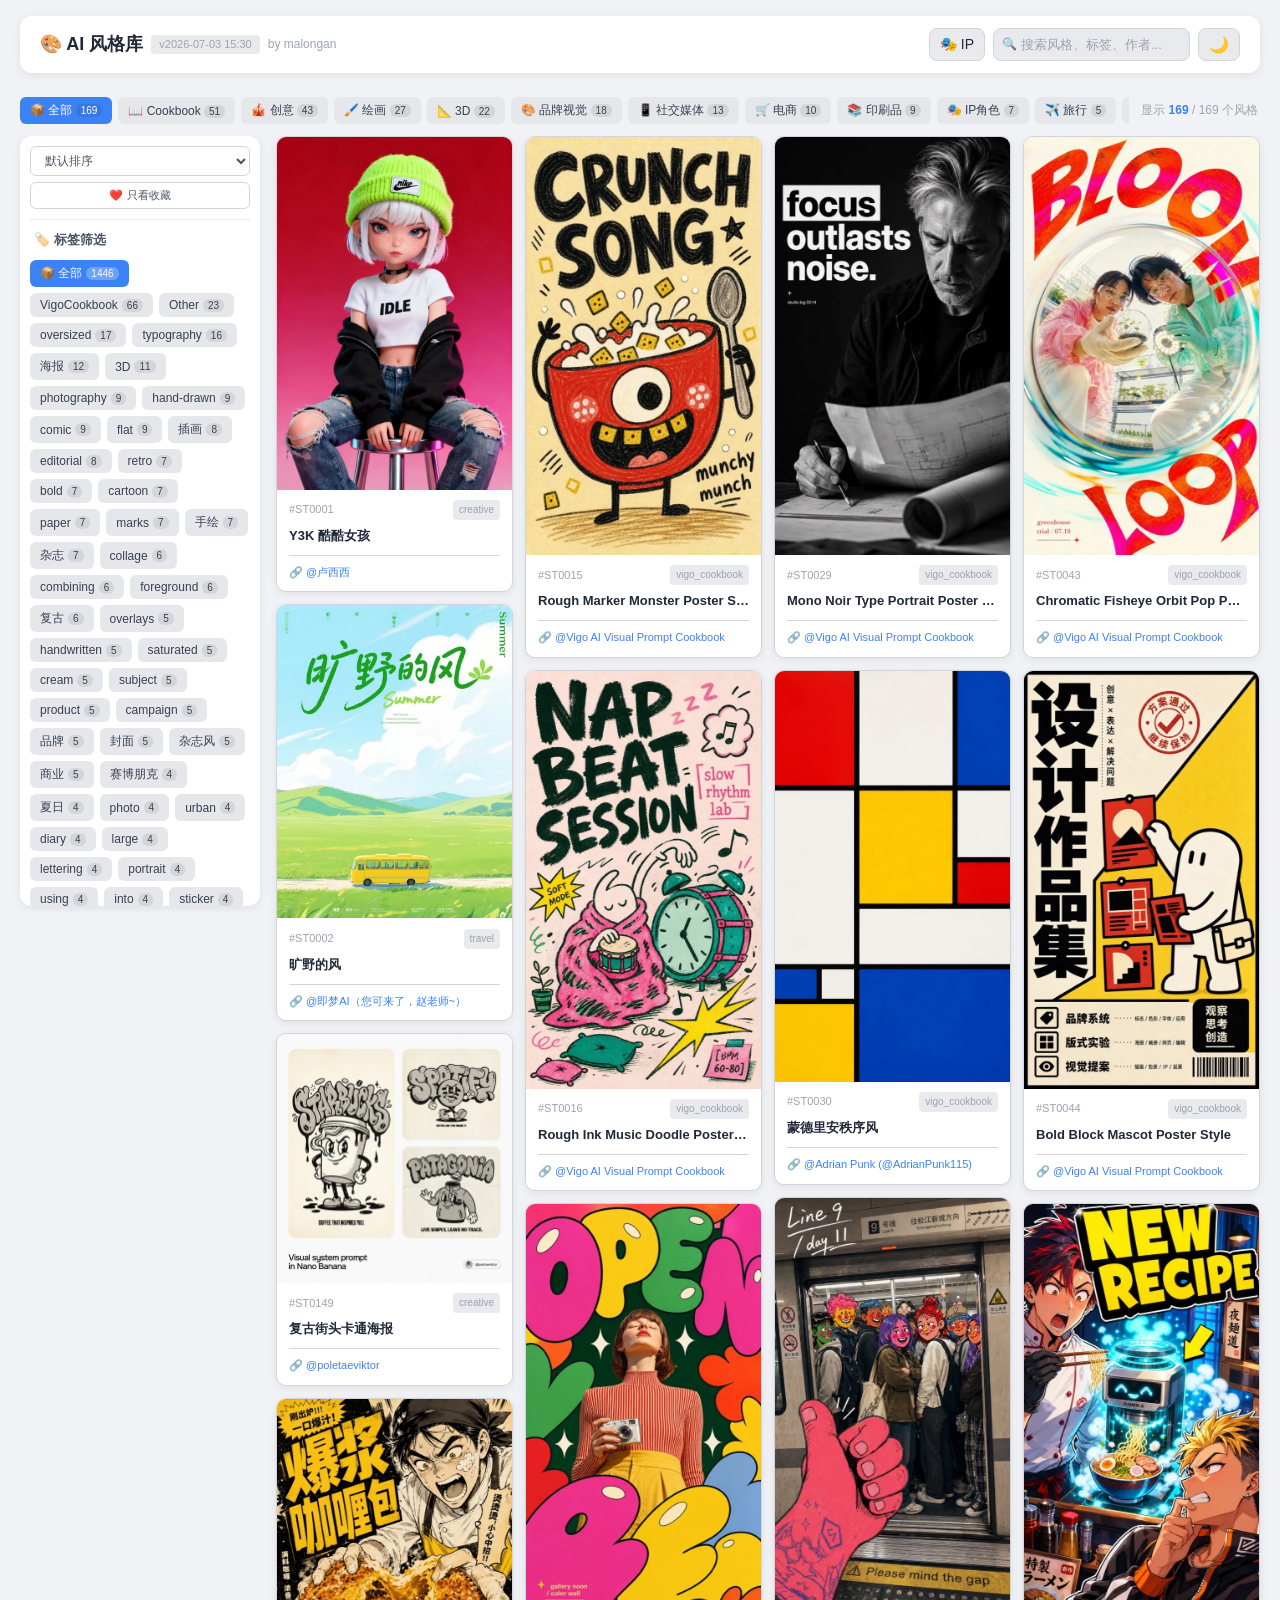
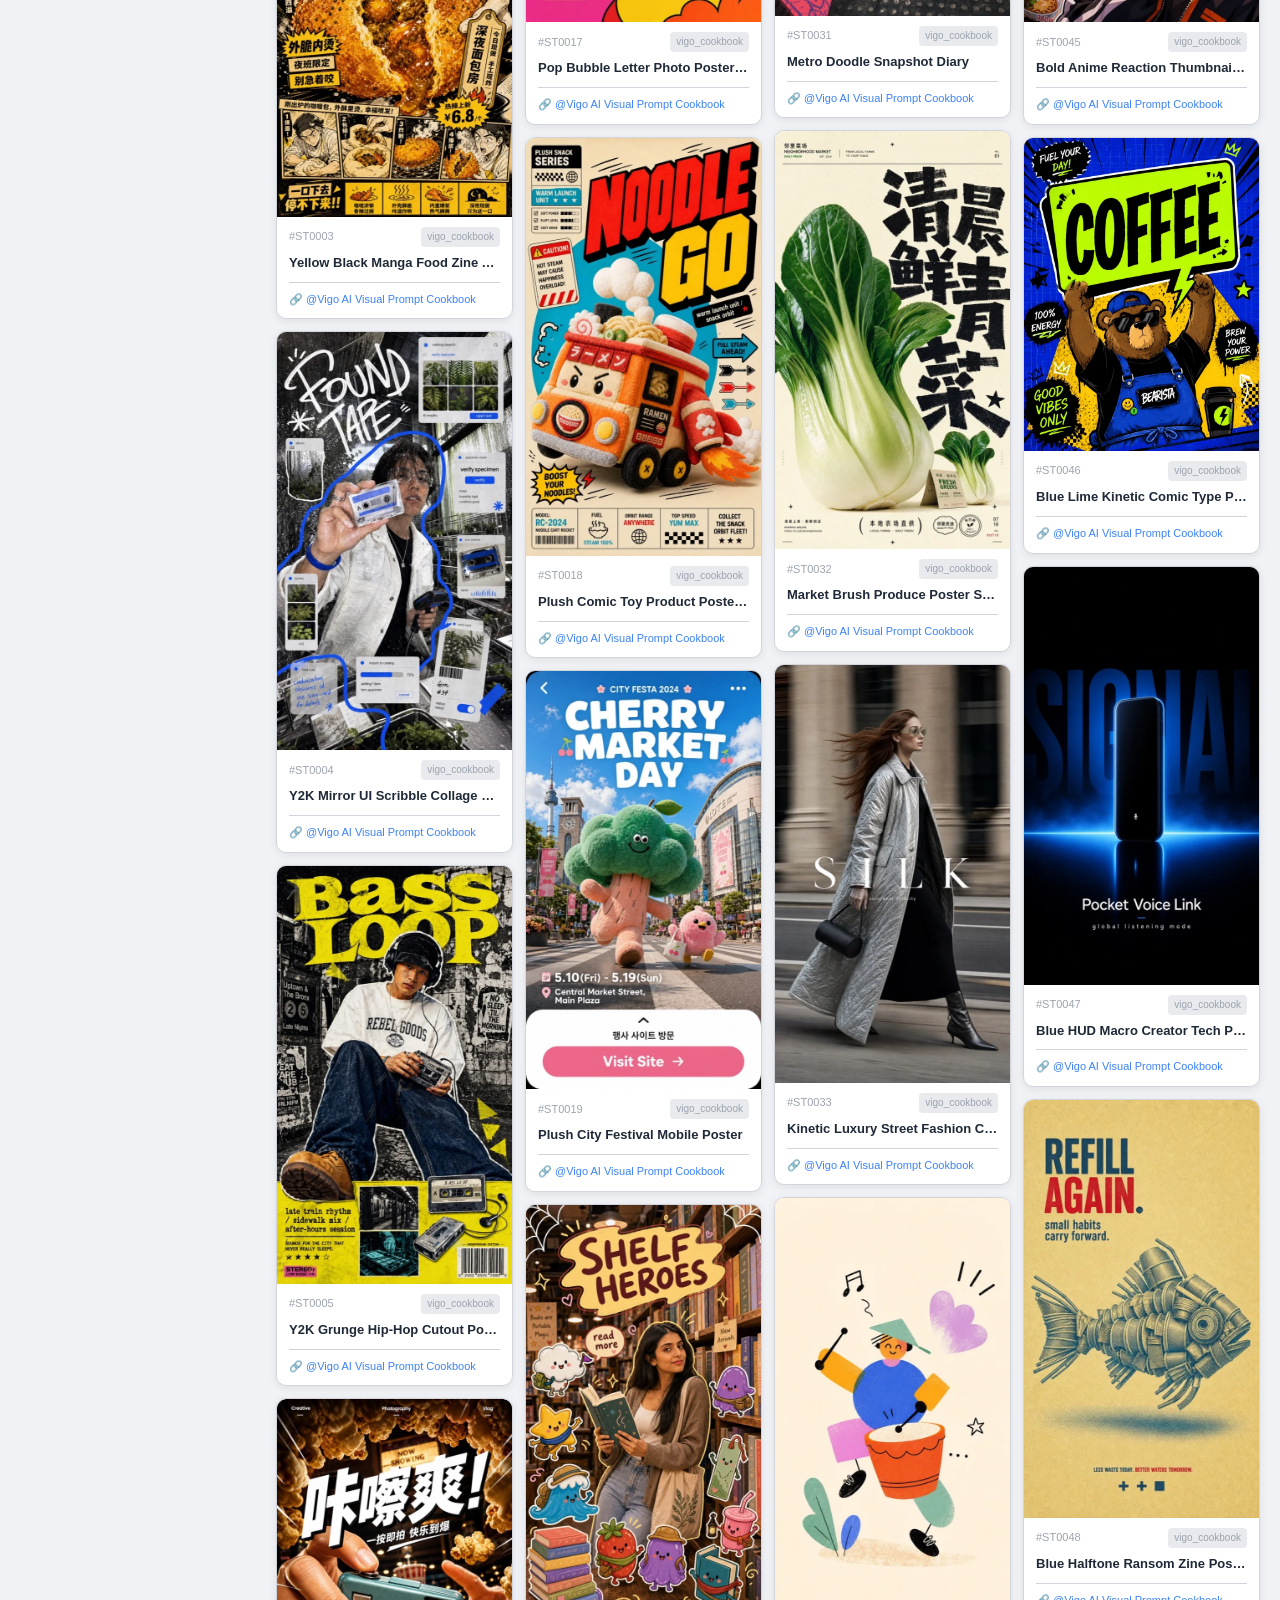
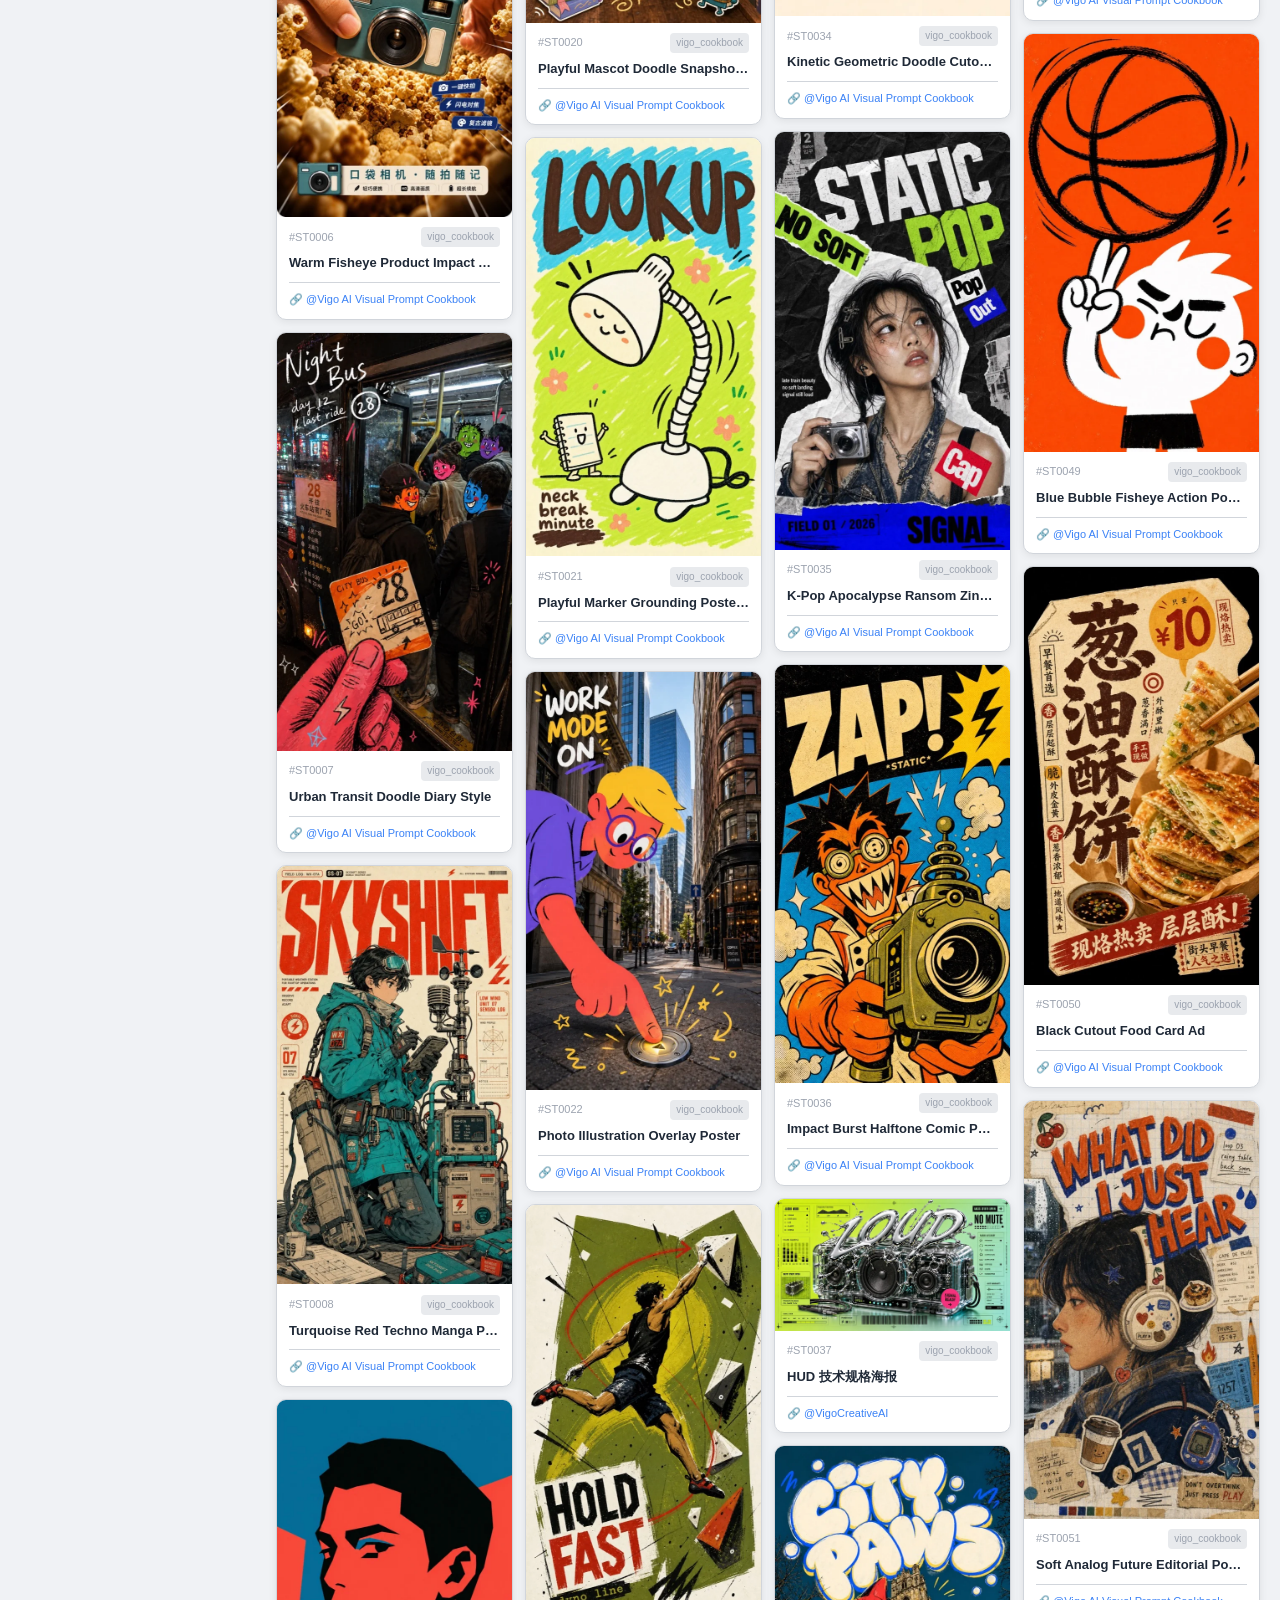
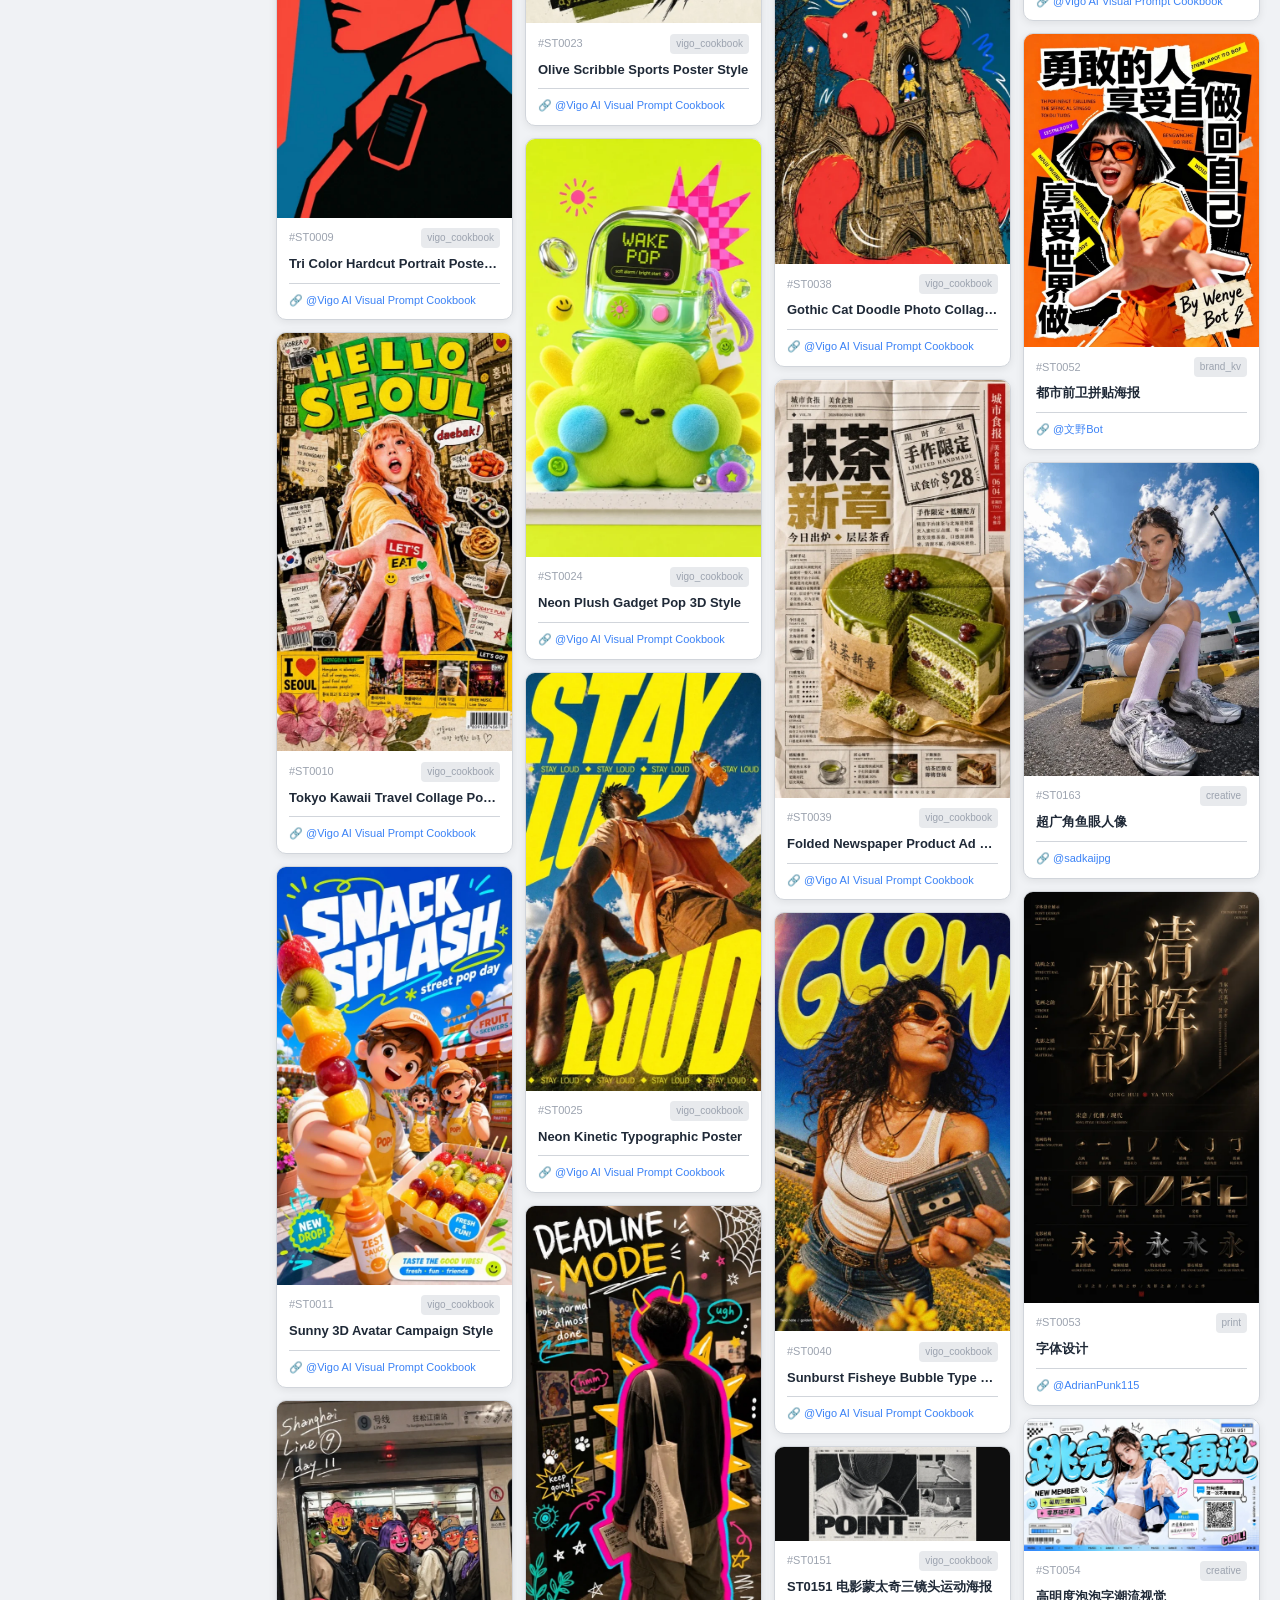
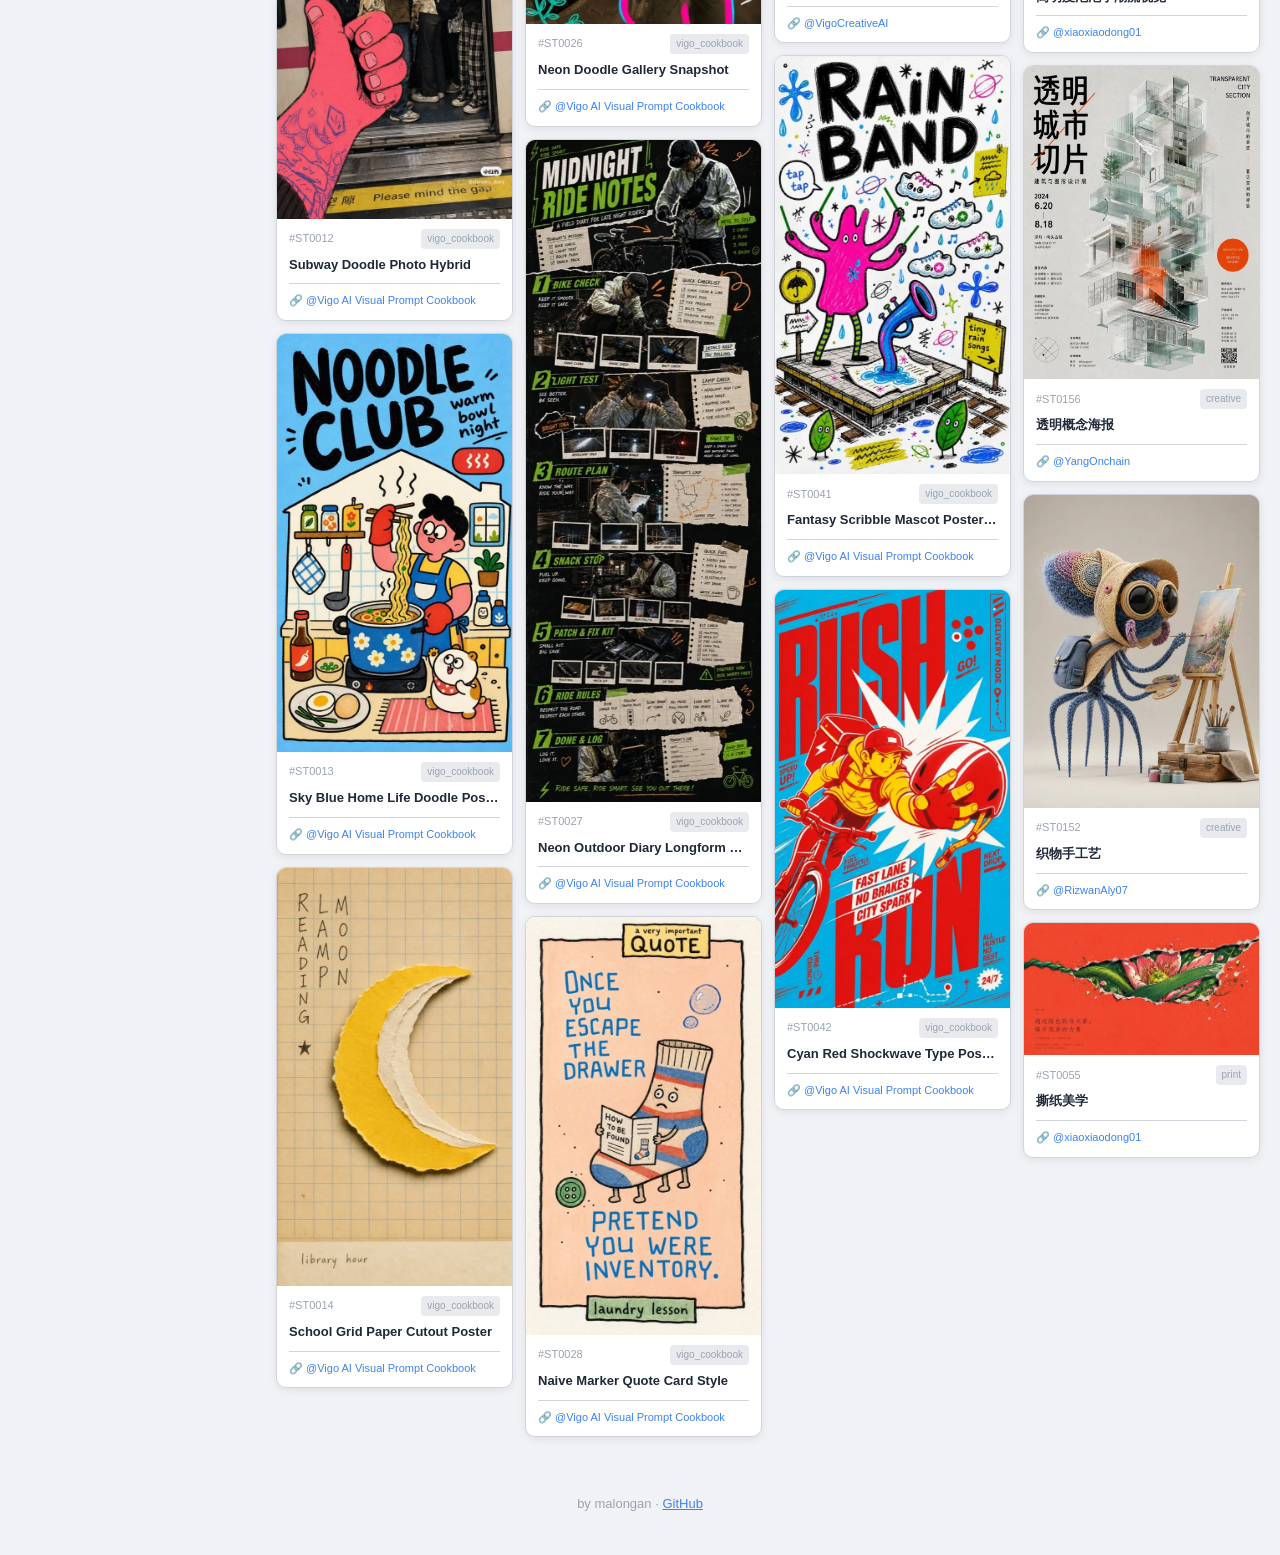
==== commit 486431a4: "merge: resolve upstream conflicts, add summer_tech_blue_white style, fix local BASE_URL" ====
--- a/gallery.html
+++ b/gallery.html
@@ -1 +1 @@
-<!DOCTYPE html><html lang="zh-CN"><head><meta charset="UTF-8"><meta name="viewport" content="width=device-width, initial-scale=1.0"><title>AI 风格画廊 (168 个风格)</title><meta name="description" content="AI 风格画廊 — 收集 168 个 AI 绘画风格提示词，涵盖品牌KV、社交媒体、IP角色、时尚、创意等多种分类。支持预览、搜索、标签筛选、收藏。"><meta name="keywords" content="AI绘画,风格提示词,Stable Diffusion,Midjourney,AI画廊,提示词库"><meta name="author" content="malongan"><meta property="og:title" content="AI 风格画廊 (168 个风格)"><meta property="og:description" content="AI 风格画廊 — 收集 168 个 AI 绘画风格提示词，涵盖品牌KV、社交媒体、IP角色、时尚、创意等多种分类。支持预览、搜索、标签筛选、收藏。"><meta property="og:url" content="https://malongan.github.io/style-source/gallery.html"><meta property="og:type" content="website"><meta property="og:image" content="https://malongan.github.io/style-source/images/styles_previews/avantgarde_bw_poster_44361c82.webp"><meta name="twitter:card" content="summary_large_image"><meta name="twitter:title" content="AI 风格画廊 v0.7.0-1-ga7a94b0-dirty"><meta name="twitter:description" content="AI 风格画廊 — 收集 168 个 AI 绘画风格提示词，涵盖品牌KV、社交媒体、IP角色、时尚、创意等多种分类。支持预览、搜索、标签筛选、收藏。"><meta name="twitter:image" content="https://malongan.github.io/style-source/images/styles_previews/avantgarde_bw_poster_44361c82.webp"><link rel="canonical" href="https://malongan.github.io/style-source/gallery.html"><link rel="icon" href="data:image/svg+xml,<svg xmlns=%22http://www.w3.org/2000/svg%22 viewBox=%220 0 100 100%22><text y=%22.9em%22 font-size=%2290%22>🎨</text></svg>"><link rel="preconnect" href="https://malongan.github.io" crossorigin><link rel="preload" href="gallery.css?v=202607031411" as="style"><link rel="preload" href="gallery-runtime.js?v=202607031411" as="script"><link rel="stylesheet" href="gallery.css?v=202607031411"><style>/* ★ 首屏关键样式（防 FOUC，完整样式从 gallery.css 加载） */:root { --bg-primary:#f0f2f5;--bg-card:#fff;--text-primary:#1f2937;--text-muted:#9ca3af;--accent-color:#3b82f6; }[data-theme="dark"] { --bg-primary:#111827;--bg-card:#1f2937;--text-primary:#f9fafb;--accent-color:#60a5fa; }* { margin:0;padding:0;box-sizing:border-box; }body { font-family:-apple-system,BlinkMacSystemFont,'Segoe UI',Roboto,sans-serif;background:var(--bg-primary);color:var(--text-primary); }#app { display:none; }.loading-skeleton { padding:20px 0;text-align:center;color:var(--text-muted); }</style><noscript><link rel="stylesheet" href="gallery.css?v=202607031411"></noscript></head><body><div id="loading" class="loading-skeleton"><div class="skeleton-grid"><div class="skeleton-card"><div class="skeleton-image"></div><div class="skeleton-bar" style="width:25%"></div><div class="skeleton-bar" style="width:73%"></div></div><div class="skeleton-card"><div class="skeleton-image"></div><div class="skeleton-bar" style="width:26%"></div><div class="skeleton-bar" style="width:70%"></div></div><div class="skeleton-card"><div class="skeleton-image"></div><div class="skeleton-bar" style="width:25%"></div><div class="skeleton-bar" style="width:67%"></div></div><div class="skeleton-card"><div class="skeleton-image"></div><div class="skeleton-bar" style="width:31%"></div><div class="skeleton-bar" style="width:59%"></div></div><div class="skeleton-card"><div class="skeleton-image"></div><div class="skeleton-bar" style="width:29%"></div><div class="skeleton-bar" style="width:77%"></div></div><div class="skeleton-card"><div class="skeleton-image"></div><div class="skeleton-bar" style="width:34%"></div><div class="skeleton-bar" style="width:78%"></div></div><div class="skeleton-card"><div class="skeleton-image"></div><div class="skeleton-bar" style="width:27%"></div><div class="skeleton-bar" style="width:72%"></div></div><div class="skeleton-card"><div class="skeleton-image"></div><div class="skeleton-bar" style="width:39%"></div><div class="skeleton-bar" style="width:68%"></div></div><div class="skeleton-card"><div class="skeleton-image"></div><div class="skeleton-bar" style="width:48%"></div><div class="skeleton-bar" style="width:75%"></div></div><div class="skeleton-card"><div class="skeleton-image"></div><div class="skeleton-bar" style="width:33%"></div><div class="skeleton-bar" style="width:81%"></div></div></div><div class="skeleton-loading-text">🔄 加载风格画廊...</div></div><div class="container" id="app" style="display:none"><!-- Header --><header class="header"><div class="header-left"><h1 class="header-title">🎨 AI 风格库 <span class="header-update" id="headerVersion">v2026-07-03 14:11</span><span class="header-author">by malongan</span></h1></div><div class="header-right"><a href="https://malongan.github.io/ip-gallery/" target="_blank" class="header-nav-link" title="IP 预览">🎭 IP</a><div class="search-box"><span class="search-icon">🔍</span><input type="text" id="searchInput" placeholder="搜索风格、标签、作者..." autofocus><span class="search-clear" id="searchClear" style="display:none;">✕</span></div><button class="theme-toggle" id="themeToggle" title="切换主题">🌙</button></div></header><!-- 分类固定栏（sticky）：左分类 + 右计数 --><div class="category-bar" id="categoryBar"><div class="category-filter" id="categoryFilter"><!-- 由 renderCategoryFilters() 动态填充 --></div><span class="result-count"> 显示 <span class="count-num" id="countVisible">168</span> / <span class="count-total" id="countTotal">168</span> 个风格 </span></div><!-- 主布局：左侧标签 + 右侧内容 --><div class="main-layout"><!-- 左侧侧边栏：排序+收藏 + 标签 --><aside class="sidebar"><div class="sidebar-section"><div class="sidebar-actions"><select id="sortSelect" class="sort-select"><option value="default">默认排序</option><option value="newest">🆕 最新添加</option><option value="name-asc">📄 名称 A-Z</option><option value="name-desc">📄 名称 Z-A</option><option value="favorites">❤️ 已收藏优先</option></select><div class="sidebar-action-row"><button class="filter-btn" id="filterFavorites">❤️ 只看收藏</button><button class="filter-btn clear-filter-btn" id="clearFilters" style="display:none;">✕ 清除</button></div></div><div class="sidebar-divider"></div><h3 class="sidebar-title">🏷️ 标签筛选</h3><div class="tag-list"><!-- 标签由 JS 动态生成 --></div></div></aside><!-- 右侧内容区：风格卡片网格 --><div class="content-area"><div id="gallery" class="gallery-grid"><!-- renderGallery 将在此生成 .style-card --></div></div></div><!-- Lightbox 详情弹窗 --><div class="lightbox" id="lightbox"><button class="lightbox-nav lightbox-nav-prev" id="lightboxPrev" title="上一个 (←)">◀</button><button class="lightbox-nav lightbox-nav-next" id="lightboxNext" title="下一个 (→)">▶</button><div class="lightbox-card"><div class="lightbox-image-wrap"><picture><source srcset="" type="image/webp" class="lightbox-source"><img src="" alt="" class="lightbox-image"></picture><button class="lightbox-close" id="lightboxClose">✕</button></div><div class="lightbox-body"><div class="lightbox-title-row"><h2 class="lightbox-title"></h2><div style="display:flex;align-items:center;gap:8px;"><span class="lightbox-index"></span><button class="favorite-btn lightbox-fav-btn" title="收藏">收藏</button><button class="copy-prompt-btn lightbox-copy-btn" title="复制提示词" data-id="">📋 复制提示词</button></div></div><div class="lightbox-content"><div class="lightbox-section lightbox-summary-section"><h4 class="lightbox-section-title">💡 一句话理解</h4><p class="lightbox-summary"></p></div><div class="lightbox-section lightbox-triggers-section"><h4 class="lightbox-section-title">🎯 触发词</h4><p class="lightbox-triggers"></p></div><div class="lightbox-section lightbox-features-section"><h4 class="lightbox-section-title">✨ 核心特点</h4><ul class="lightbox-features"></ul></div><div class="lightbox-section lightbox-tags-section"><h4 class="lightbox-section-title">🏷️ 标签</h4><div class="lightbox-tags"></div></div><div class="lightbox-section lightbox-link-section"><a href="#" target="_blank" class="lightbox-link"></a></div></div></div></div></div></div><!-- Footer --><div class="footer" style="text-align:center; padding:40px 20px; color:var(--text-muted); font-size:13px;"><p>by malongan · <a href="https://github.com/malongan/style-source" target="_blank" style="color:var(--accent-color)">GitHub</a></p></div><!-- 回到顶部按钮 --><button class="back-to-top" id="backToTop" title="回到顶部">↑</button><script>/* ★ 图片加载失败时的兜底 HTML */window.__FALLBACK_IMG__ = '<div class="img-fallback" style="width:100%;aspect-ratio:3/4;background:var(--bg-secondary);display:flex;align-items:center;justify-content:center;color:var(--text-muted);font-size:12px;">图片加载失败</div>';</script><script defer src="gallery-runtime.js?v=202607031411"></script></body></html>+<!DOCTYPE html><html lang="zh-CN"><head><meta charset="UTF-8"><meta name="viewport" content="width=device-width, initial-scale=1.0"><title>AI 风格画廊 (169 个风格)</title><meta name="description" content="AI 风格画廊 — 收集 169 个 AI 绘画风格提示词，涵盖品牌KV、社交媒体、IP角色、时尚、创意等多种分类。支持预览、搜索、标签筛选、收藏。"><meta name="keywords" content="AI绘画,风格提示词,Stable Diffusion,Midjourney,AI画廊,提示词库"><meta name="author" content="malongan"><meta property="og:title" content="AI 风格画廊 (169 个风格)"><meta property="og:description" content="AI 风格画廊 — 收集 169 个 AI 绘画风格提示词，涵盖品牌KV、社交媒体、IP角色、时尚、创意等多种分类。支持预览、搜索、标签筛选、收藏。"><meta property="og:url" content="https://malongan.github.io/style-source/gallery.html"><meta property="og:type" content="website"><meta property="og:image" content="https://malongan.github.io/style-source/images/styles_previews/avantgarde_bw_poster_44361c82.webp"><meta name="twitter:card" content="summary_large_image"><meta name="twitter:title" content="AI 风格画廊 v0.7.0-8-g116254f-dirty"><meta name="twitter:description" content="AI 风格画廊 — 收集 169 个 AI 绘画风格提示词，涵盖品牌KV、社交媒体、IP角色、时尚、创意等多种分类。支持预览、搜索、标签筛选、收藏。"><meta name="twitter:image" content="https://malongan.github.io/style-source/images/styles_previews/avantgarde_bw_poster_44361c82.webp"><link rel="canonical" href="https://malongan.github.io/style-source/gallery.html"><link rel="icon" href="data:image/svg+xml,<svg xmlns=%22http://www.w3.org/2000/svg%22 viewBox=%220 0 100 100%22><text y=%22.9em%22 font-size=%2290%22>🎨</text></svg>"><link rel="preconnect" href="https://malongan.github.io" crossorigin><link rel="preload" href="gallery.css?v=202607031530" as="style"><link rel="preload" href="gallery-runtime.js?v=202607031530" as="script"><link rel="stylesheet" href="gallery.css?v=202607031530"><style>/* ★ 首屏关键样式（防 FOUC，完整样式从 gallery.css 加载） */:root { --bg-primary:#f0f2f5;--bg-card:#fff;--text-primary:#1f2937;--text-muted:#9ca3af;--accent-color:#3b82f6; }[data-theme="dark"] { --bg-primary:#111827;--bg-card:#1f2937;--text-primary:#f9fafb;--accent-color:#60a5fa; }* { margin:0;padding:0;box-sizing:border-box; }body { font-family:-apple-system,BlinkMacSystemFont,'Segoe UI',Roboto,sans-serif;background:var(--bg-primary);color:var(--text-primary); }#app { display:none; }.loading-skeleton { padding:20px 0;text-align:center;color:var(--text-muted); }</style><noscript><link rel="stylesheet" href="gallery.css?v=202607031530"></noscript></head><body><div id="loading" class="loading-skeleton"><div class="skeleton-grid"><div class="skeleton-card"><div class="skeleton-image"></div><div class="skeleton-bar" style="width:43%"></div><div class="skeleton-bar" style="width:60%"></div></div><div class="skeleton-card"><div class="skeleton-image"></div><div class="skeleton-bar" style="width:46%"></div><div class="skeleton-bar" style="width:66%"></div></div><div class="skeleton-card"><div class="skeleton-image"></div><div class="skeleton-bar" style="width:38%"></div><div class="skeleton-bar" style="width:62%"></div></div><div class="skeleton-card"><div class="skeleton-image"></div><div class="skeleton-bar" style="width:48%"></div><div class="skeleton-bar" style="width:60%"></div></div><div class="skeleton-card"><div class="skeleton-image"></div><div class="skeleton-bar" style="width:30%"></div><div class="skeleton-bar" style="width:81%"></div></div><div class="skeleton-card"><div class="skeleton-image"></div><div class="skeleton-bar" style="width:49%"></div><div class="skeleton-bar" style="width:73%"></div></div><div class="skeleton-card"><div class="skeleton-image"></div><div class="skeleton-bar" style="width:42%"></div><div class="skeleton-bar" style="width:83%"></div></div><div class="skeleton-card"><div class="skeleton-image"></div><div class="skeleton-bar" style="width:31%"></div><div class="skeleton-bar" style="width:69%"></div></div><div class="skeleton-card"><div class="skeleton-image"></div><div class="skeleton-bar" style="width:41%"></div><div class="skeleton-bar" style="width:58%"></div></div><div class="skeleton-card"><div class="skeleton-image"></div><div class="skeleton-bar" style="width:53%"></div><div class="skeleton-bar" style="width:66%"></div></div></div><div class="skeleton-loading-text">🔄 加载风格画廊...</div></div><div class="container" id="app" style="display:none"><!-- Header --><header class="header"><div class="header-left"><h1 class="header-title">🎨 AI 风格库 <span class="header-update" id="headerVersion">v2026-07-03 15:30</span><span class="header-author">by malongan</span></h1></div><div class="header-right"><a href="https://malongan.github.io/ip-gallery/" target="_blank" class="header-nav-link" title="IP 预览">🎭 IP</a><div class="search-box"><span class="search-icon">🔍</span><input type="text" id="searchInput" placeholder="搜索风格、标签、作者..." autofocus><span class="search-clear" id="searchClear" style="display:none;">✕</span></div><button class="theme-toggle" id="themeToggle" title="切换主题">🌙</button></div></header><!-- 分类固定栏（sticky）：左分类 + 右计数 --><div class="category-bar" id="categoryBar"><div class="category-filter" id="categoryFilter"><!-- 由 renderCategoryFilters() 动态填充 --></div><span class="result-count"> 显示 <span class="count-num" id="countVisible">169</span> / <span class="count-total" id="countTotal">169</span> 个风格 </span></div><!-- 主布局：左侧标签 + 右侧内容 --><div class="main-layout"><!-- 左侧侧边栏：排序+收藏 + 标签 --><aside class="sidebar"><div class="sidebar-section"><div class="sidebar-actions"><select id="sortSelect" class="sort-select"><option value="default">默认排序</option><option value="newest">🆕 最新添加</option><option value="name-asc">📄 名称 A-Z</option><option value="name-desc">📄 名称 Z-A</option><option value="favorites">❤️ 已收藏优先</option></select><div class="sidebar-action-row"><button class="filter-btn" id="filterFavorites">❤️ 只看收藏</button><button class="filter-btn clear-filter-btn" id="clearFilters" style="display:none;">✕ 清除</button></div></div><div class="sidebar-divider"></div><h3 class="sidebar-title">🏷️ 标签筛选</h3><div class="tag-list"><!-- 标签由 JS 动态生成 --></div></div></aside><!-- 右侧内容区：风格卡片网格 --><div class="content-area"><div id="gallery" class="gallery-grid"><!-- renderGallery 将在此生成 .style-card --></div></div></div><!-- Lightbox 详情弹窗 --><div class="lightbox" id="lightbox"><button class="lightbox-nav lightbox-nav-prev" id="lightboxPrev" title="上一个 (←)">◀</button><button class="lightbox-nav lightbox-nav-next" id="lightboxNext" title="下一个 (→)">▶</button><div class="lightbox-card"><div class="lightbox-image-wrap"><picture><source srcset="" type="image/webp" class="lightbox-source"><img src="" alt="" class="lightbox-image"></picture><button class="lightbox-close" id="lightboxClose">✕</button></div><div class="lightbox-body"><div class="lightbox-title-row"><h2 class="lightbox-title"></h2><div style="display:flex;align-items:center;gap:8px;"><span class="lightbox-index"></span><button class="favorite-btn lightbox-fav-btn" title="收藏">收藏</button><button class="copy-prompt-btn lightbox-copy-btn" title="复制提示词" data-id="">📋 复制提示词</button></div></div><div class="lightbox-content"><div class="lightbox-section lightbox-summary-section"><h4 class="lightbox-section-title">💡 一句话理解</h4><p class="lightbox-summary"></p></div><div class="lightbox-section lightbox-triggers-section"><h4 class="lightbox-section-title">🎯 触发词</h4><p class="lightbox-triggers"></p></div><div class="lightbox-section lightbox-features-section"><h4 class="lightbox-section-title">✨ 核心特点</h4><ul class="lightbox-features"></ul></div><div class="lightbox-section lightbox-tags-section"><h4 class="lightbox-section-title">🏷️ 标签</h4><div class="lightbox-tags"></div></div><div class="lightbox-section lightbox-link-section"><a href="#" target="_blank" class="lightbox-link"></a></div></div></div></div></div></div><!-- Footer --><div class="footer" style="text-align:center; padding:40px 20px; color:var(--text-muted); font-size:13px;"><p>by malongan · <a href="https://github.com/malongan/style-source" target="_blank" style="color:var(--accent-color)">GitHub</a></p></div><!-- 回到顶部按钮 --><button class="back-to-top" id="backToTop" title="回到顶部">↑</button><script>/* ★ 图片加载失败时的兜底 HTML */window.__FALLBACK_IMG__ = '<div class="img-fallback" style="width:100%;aspect-ratio:3/4;background:var(--bg-secondary);display:flex;align-items:center;justify-content:center;color:var(--text-muted);font-size:12px;">图片加载失败</div>';</script><script defer src="gallery-runtime.js?v=202607031530"></script></body></html>
--- a/gallery.css
+++ b/gallery.css
@@ -1,4 +1,4 @@
-/* gallery.css v202607031411 — 由 build_gallery.py 生成 */
+/* gallery.css v202607031530 — 由 build_gallery.py 生成 */
 /* ==================== 主题变量 ==================== */
 :root {
   /* 浅色主题 - 灰色调 */
--- a/gallery.css
+++ b/gallery.css
@@ -1,4 +1,4 @@
-/* gallery.css v202607031411 — 由 build_gallery.py 生成 */
+/* gallery.css v202607031530 — 由 build_gallery.py 生成 */
 /* ==================== 主题变量 ==================== */
 :root {
   /* 浅色主题 - 灰色调 */
--- a/gallery.css
+++ b/gallery.css
@@ -1,4 +1,4 @@
-/* gallery.css v202607031411 — 由 build_gallery.py 生成 */
+/* gallery.css v202607031530 — 由 build_gallery.py 生成 */
 /* ==================== 主题变量 ==================== */
 :root {
   /* 浅色主题 - 灰色调 */
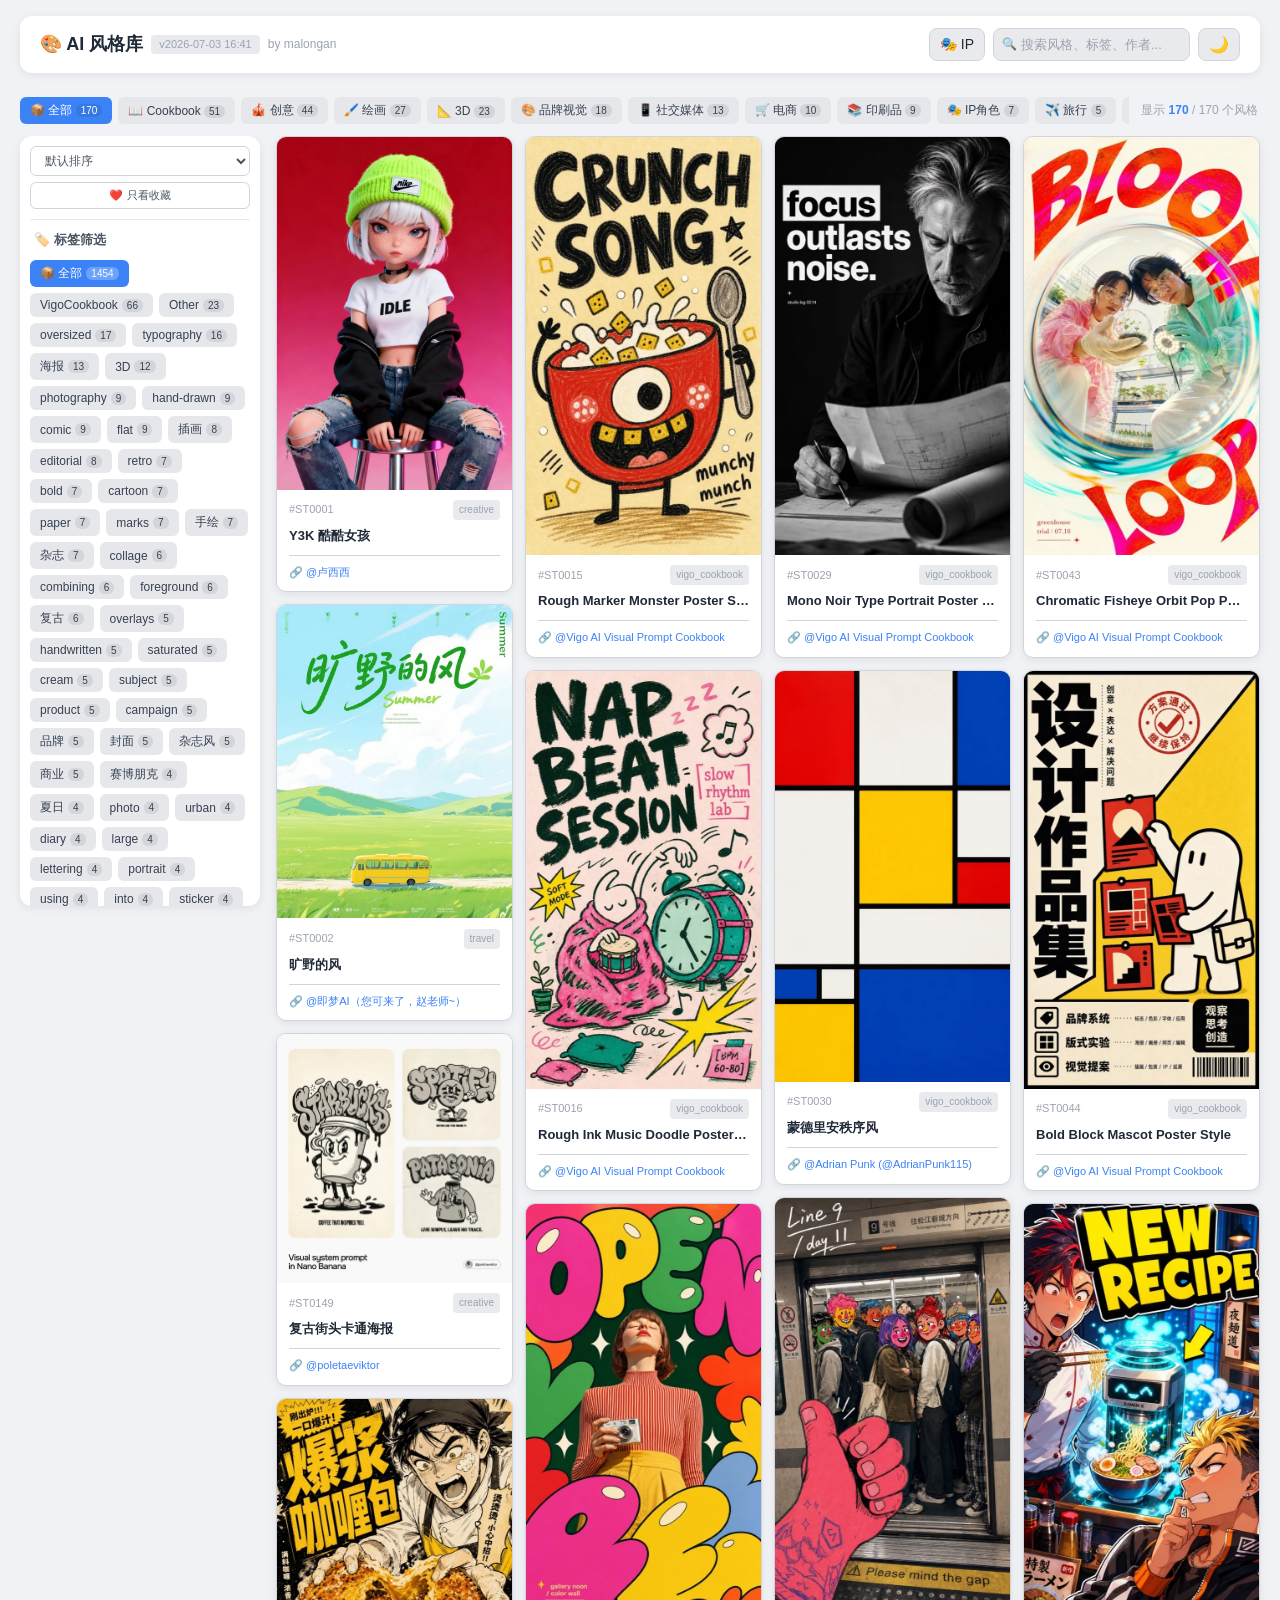
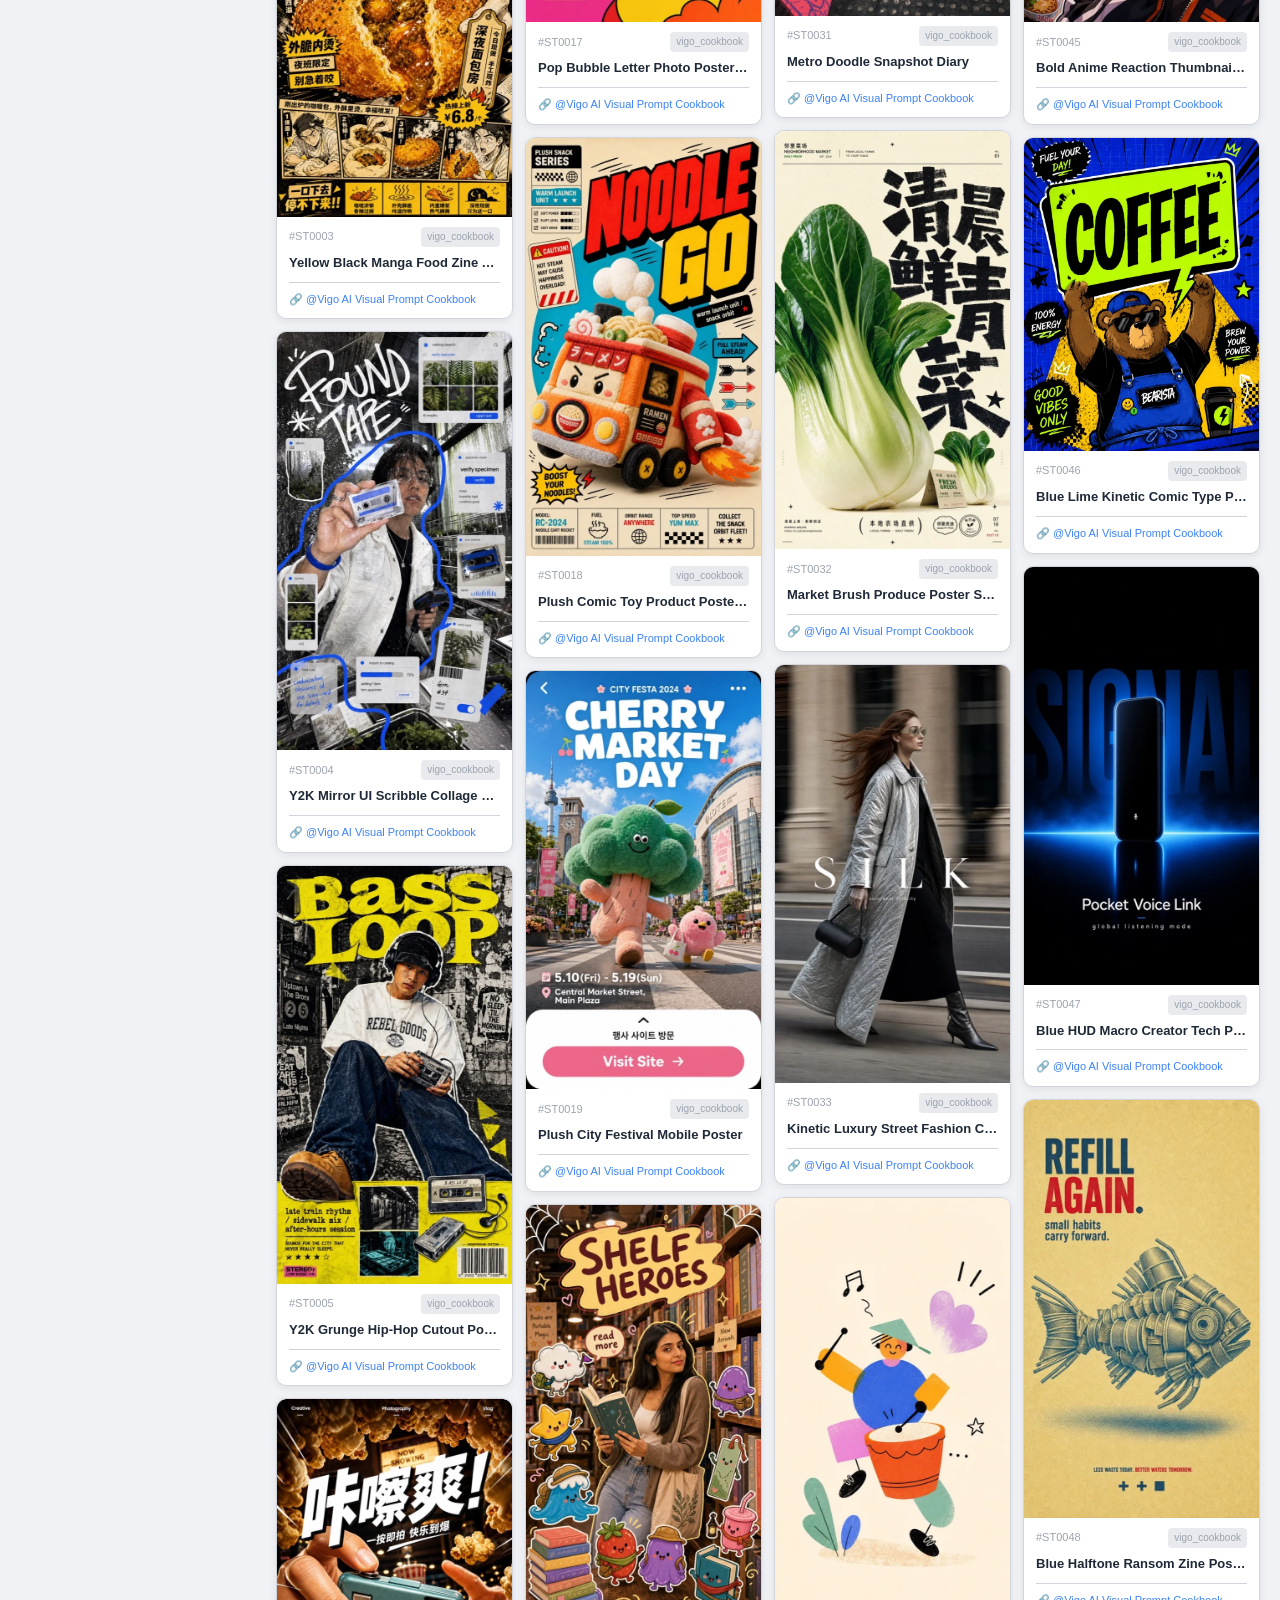
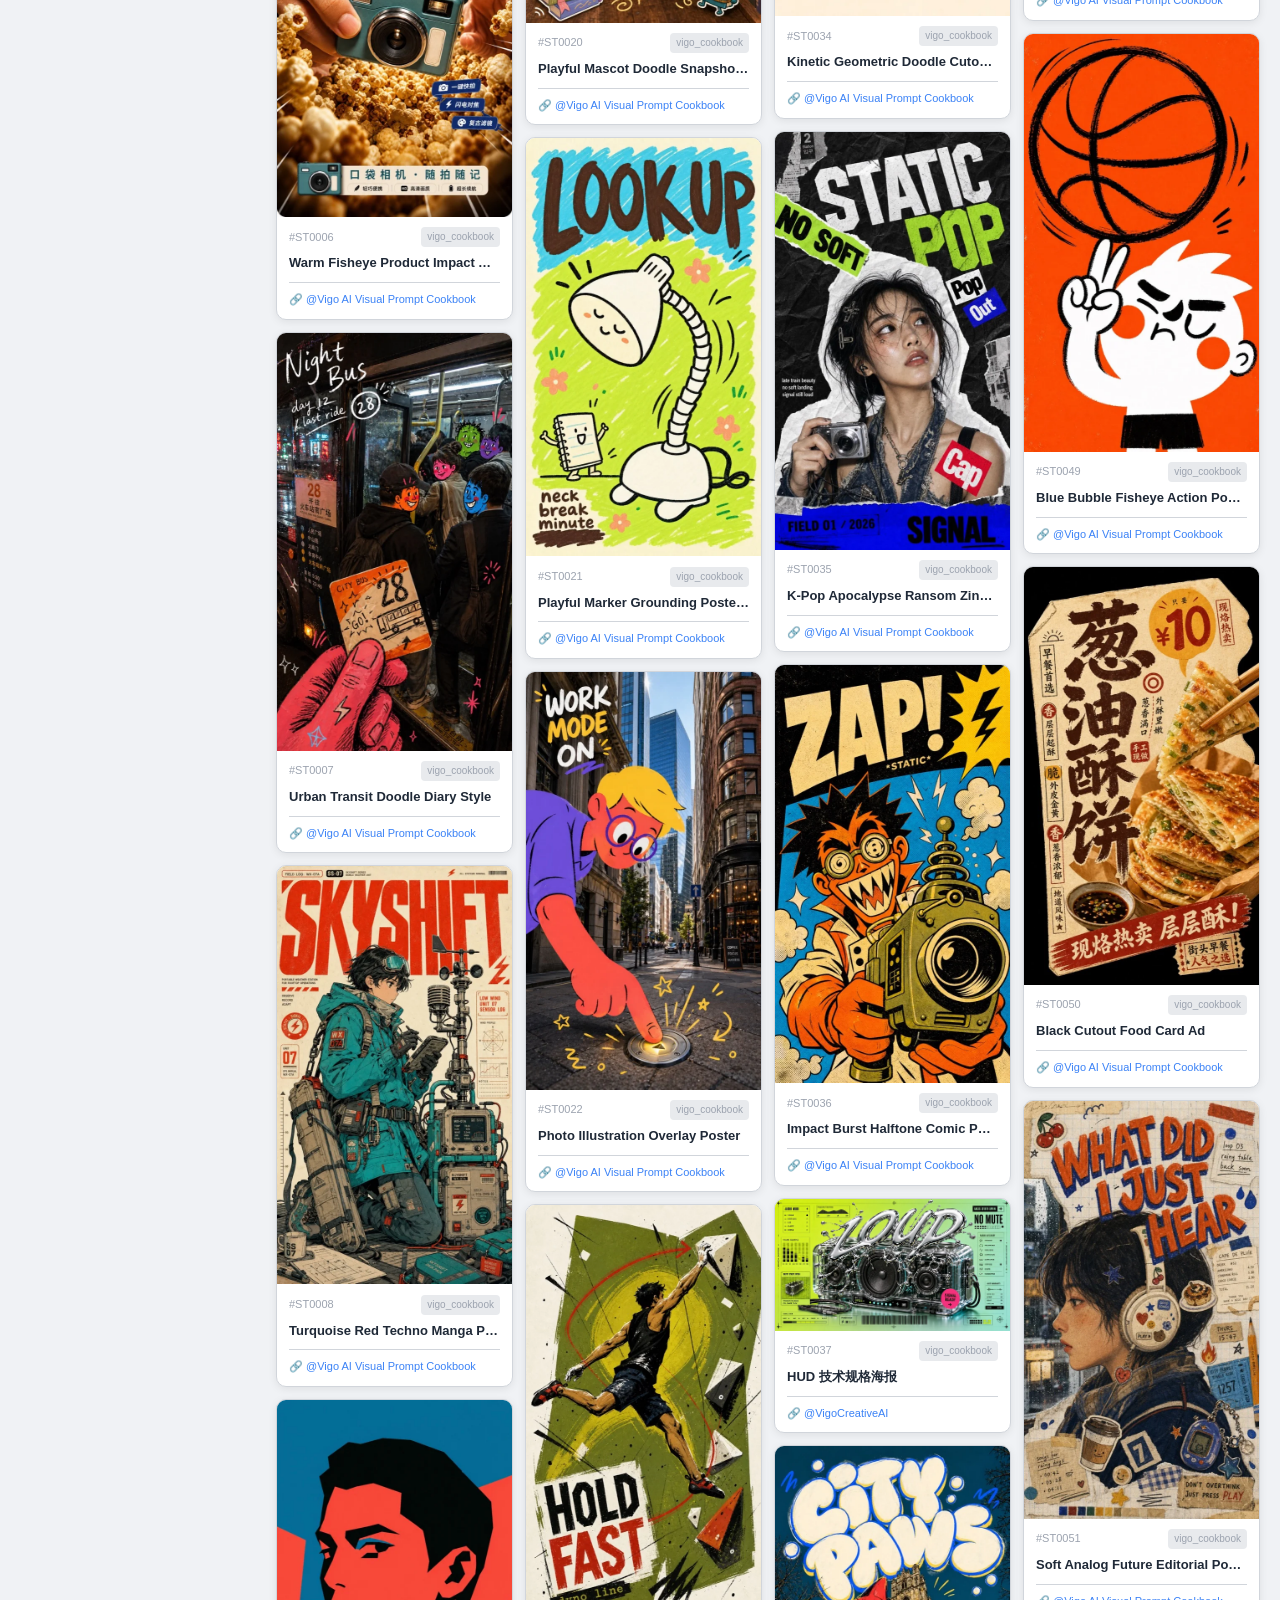
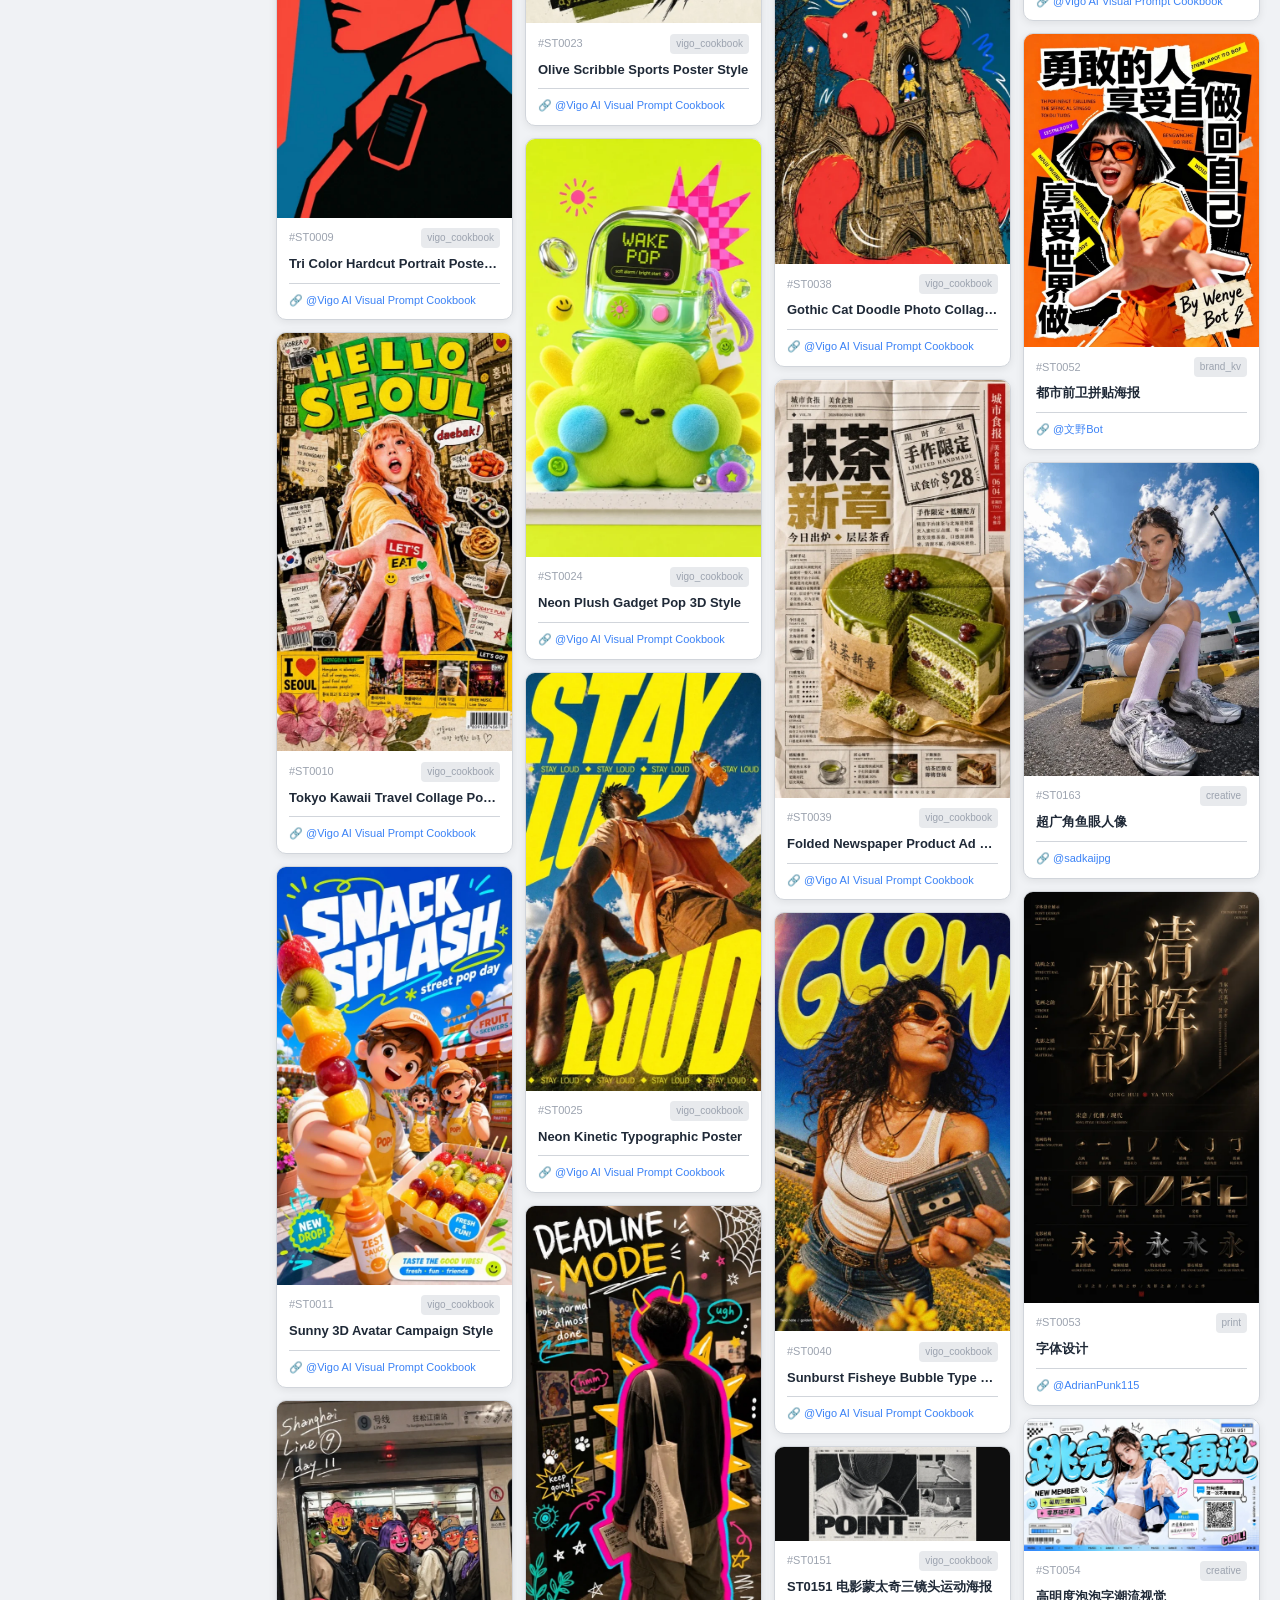
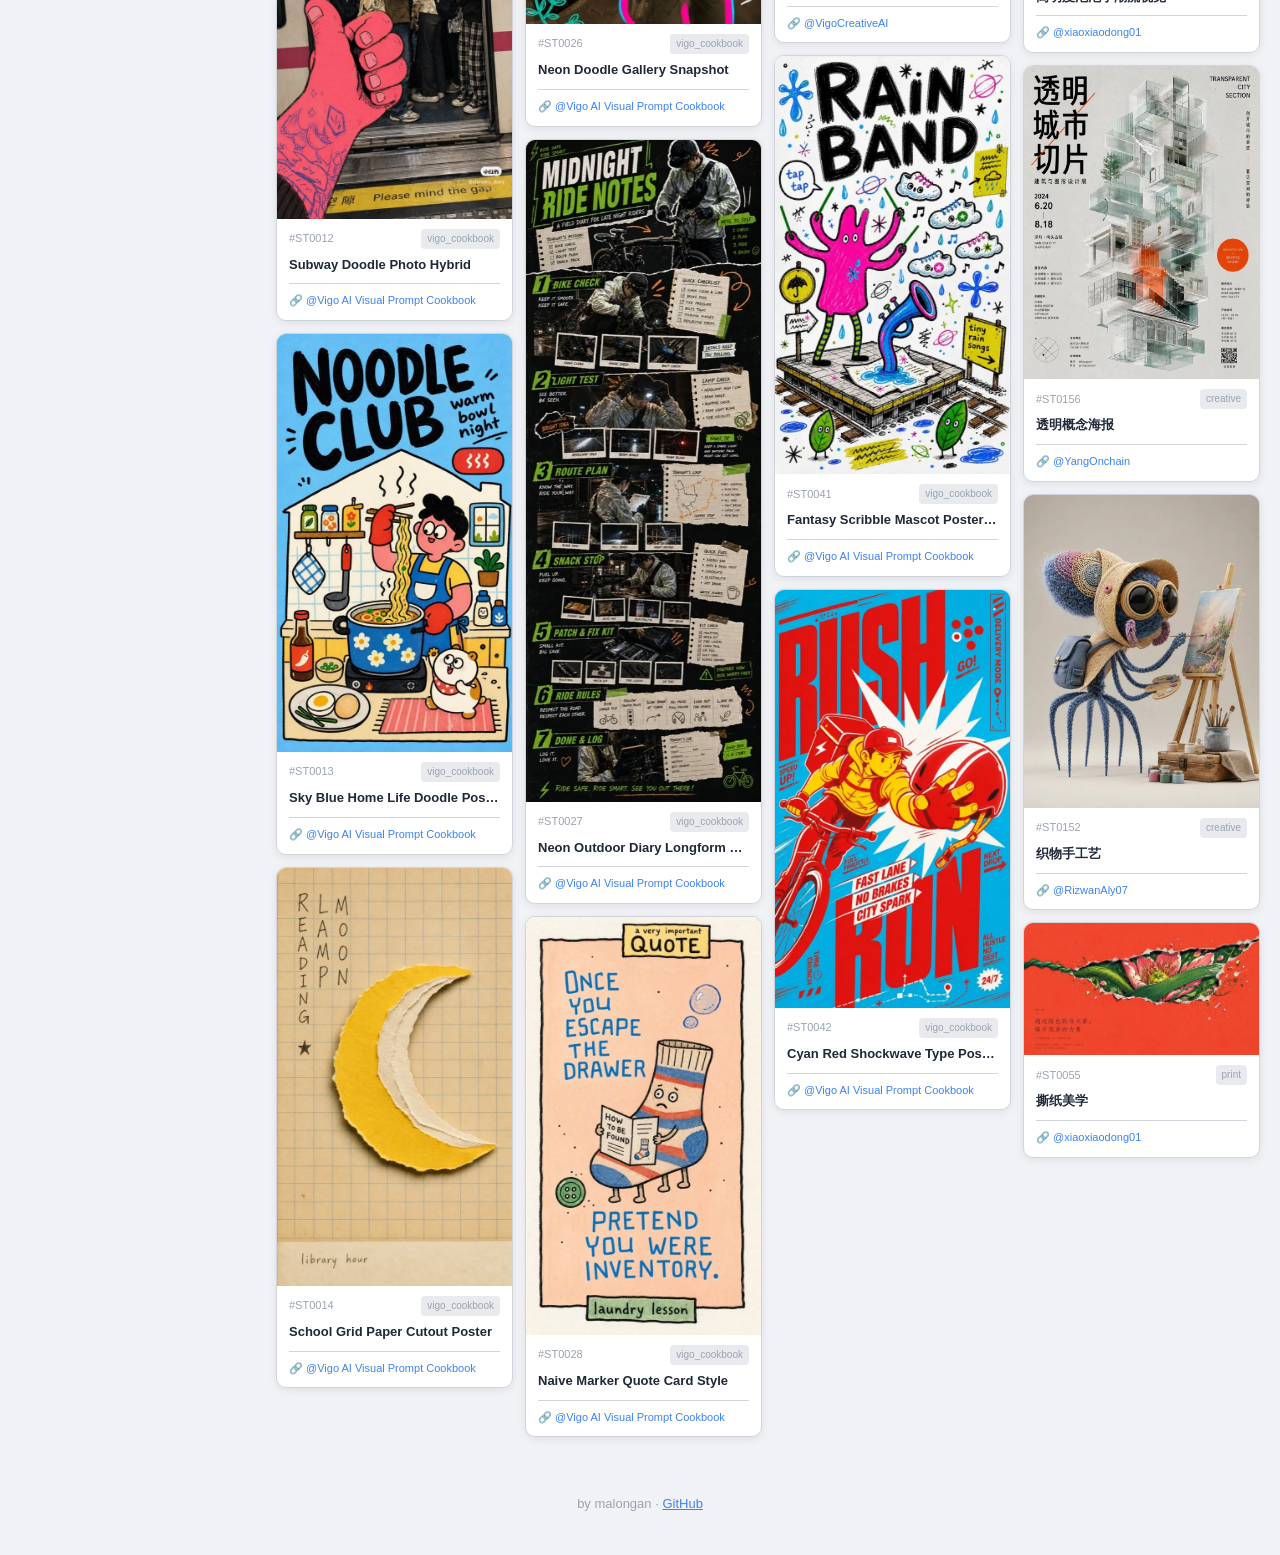
==== commit 29cd8b1a: "feat: add pop_toy_poster style" ====
--- a/gallery.html
+++ b/gallery.html
@@ -1 +1 @@
-<!DOCTYPE html><html lang="zh-CN"><head><meta charset="UTF-8"><meta name="viewport" content="width=device-width, initial-scale=1.0"><title>AI 风格画廊 (169 个风格)</title><meta name="description" content="AI 风格画廊 — 收集 169 个 AI 绘画风格提示词，涵盖品牌KV、社交媒体、IP角色、时尚、创意等多种分类。支持预览、搜索、标签筛选、收藏。"><meta name="keywords" content="AI绘画,风格提示词,Stable Diffusion,Midjourney,AI画廊,提示词库"><meta name="author" content="malongan"><meta property="og:title" content="AI 风格画廊 (169 个风格)"><meta property="og:description" content="AI 风格画廊 — 收集 169 个 AI 绘画风格提示词，涵盖品牌KV、社交媒体、IP角色、时尚、创意等多种分类。支持预览、搜索、标签筛选、收藏。"><meta property="og:url" content="https://malongan.github.io/style-source/gallery.html"><meta property="og:type" content="website"><meta property="og:image" content="https://malongan.github.io/style-source/images/styles_previews/avantgarde_bw_poster_44361c82.webp"><meta name="twitter:card" content="summary_large_image"><meta name="twitter:title" content="AI 风格画廊 v0.7.0-8-g116254f-dirty"><meta name="twitter:description" content="AI 风格画廊 — 收集 169 个 AI 绘画风格提示词，涵盖品牌KV、社交媒体、IP角色、时尚、创意等多种分类。支持预览、搜索、标签筛选、收藏。"><meta name="twitter:image" content="https://malongan.github.io/style-source/images/styles_previews/avantgarde_bw_poster_44361c82.webp"><link rel="canonical" href="https://malongan.github.io/style-source/gallery.html"><link rel="icon" href="data:image/svg+xml,<svg xmlns=%22http://www.w3.org/2000/svg%22 viewBox=%220 0 100 100%22><text y=%22.9em%22 font-size=%2290%22>🎨</text></svg>"><link rel="preconnect" href="https://malongan.github.io" crossorigin><link rel="preload" href="gallery.css?v=202607031530" as="style"><link rel="preload" href="gallery-runtime.js?v=202607031530" as="script"><link rel="stylesheet" href="gallery.css?v=202607031530"><style>/* ★ 首屏关键样式（防 FOUC，完整样式从 gallery.css 加载） */:root { --bg-primary:#f0f2f5;--bg-card:#fff;--text-primary:#1f2937;--text-muted:#9ca3af;--accent-color:#3b82f6; }[data-theme="dark"] { --bg-primary:#111827;--bg-card:#1f2937;--text-primary:#f9fafb;--accent-color:#60a5fa; }* { margin:0;padding:0;box-sizing:border-box; }body { font-family:-apple-system,BlinkMacSystemFont,'Segoe UI',Roboto,sans-serif;background:var(--bg-primary);color:var(--text-primary); }#app { display:none; }.loading-skeleton { padding:20px 0;text-align:center;color:var(--text-muted); }</style><noscript><link rel="stylesheet" href="gallery.css?v=202607031530"></noscript></head><body><div id="loading" class="loading-skeleton"><div class="skeleton-grid"><div class="skeleton-card"><div class="skeleton-image"></div><div class="skeleton-bar" style="width:43%"></div><div class="skeleton-bar" style="width:60%"></div></div><div class="skeleton-card"><div class="skeleton-image"></div><div class="skeleton-bar" style="width:46%"></div><div class="skeleton-bar" style="width:66%"></div></div><div class="skeleton-card"><div class="skeleton-image"></div><div class="skeleton-bar" style="width:38%"></div><div class="skeleton-bar" style="width:62%"></div></div><div class="skeleton-card"><div class="skeleton-image"></div><div class="skeleton-bar" style="width:48%"></div><div class="skeleton-bar" style="width:60%"></div></div><div class="skeleton-card"><div class="skeleton-image"></div><div class="skeleton-bar" style="width:30%"></div><div class="skeleton-bar" style="width:81%"></div></div><div class="skeleton-card"><div class="skeleton-image"></div><div class="skeleton-bar" style="width:49%"></div><div class="skeleton-bar" style="width:73%"></div></div><div class="skeleton-card"><div class="skeleton-image"></div><div class="skeleton-bar" style="width:42%"></div><div class="skeleton-bar" style="width:83%"></div></div><div class="skeleton-card"><div class="skeleton-image"></div><div class="skeleton-bar" style="width:31%"></div><div class="skeleton-bar" style="width:69%"></div></div><div class="skeleton-card"><div class="skeleton-image"></div><div class="skeleton-bar" style="width:41%"></div><div class="skeleton-bar" style="width:58%"></div></div><div class="skeleton-card"><div class="skeleton-image"></div><div class="skeleton-bar" style="width:53%"></div><div class="skeleton-bar" style="width:66%"></div></div></div><div class="skeleton-loading-text">🔄 加载风格画廊...</div></div><div class="container" id="app" style="display:none"><!-- Header --><header class="header"><div class="header-left"><h1 class="header-title">🎨 AI 风格库 <span class="header-update" id="headerVersion">v2026-07-03 15:30</span><span class="header-author">by malongan</span></h1></div><div class="header-right"><a href="https://malongan.github.io/ip-gallery/" target="_blank" class="header-nav-link" title="IP 预览">🎭 IP</a><div class="search-box"><span class="search-icon">🔍</span><input type="text" id="searchInput" placeholder="搜索风格、标签、作者..." autofocus><span class="search-clear" id="searchClear" style="display:none;">✕</span></div><button class="theme-toggle" id="themeToggle" title="切换主题">🌙</button></div></header><!-- 分类固定栏（sticky）：左分类 + 右计数 --><div class="category-bar" id="categoryBar"><div class="category-filter" id="categoryFilter"><!-- 由 renderCategoryFilters() 动态填充 --></div><span class="result-count"> 显示 <span class="count-num" id="countVisible">169</span> / <span class="count-total" id="countTotal">169</span> 个风格 </span></div><!-- 主布局：左侧标签 + 右侧内容 --><div class="main-layout"><!-- 左侧侧边栏：排序+收藏 + 标签 --><aside class="sidebar"><div class="sidebar-section"><div class="sidebar-actions"><select id="sortSelect" class="sort-select"><option value="default">默认排序</option><option value="newest">🆕 最新添加</option><option value="name-asc">📄 名称 A-Z</option><option value="name-desc">📄 名称 Z-A</option><option value="favorites">❤️ 已收藏优先</option></select><div class="sidebar-action-row"><button class="filter-btn" id="filterFavorites">❤️ 只看收藏</button><button class="filter-btn clear-filter-btn" id="clearFilters" style="display:none;">✕ 清除</button></div></div><div class="sidebar-divider"></div><h3 class="sidebar-title">🏷️ 标签筛选</h3><div class="tag-list"><!-- 标签由 JS 动态生成 --></div></div></aside><!-- 右侧内容区：风格卡片网格 --><div class="content-area"><div id="gallery" class="gallery-grid"><!-- renderGallery 将在此生成 .style-card --></div></div></div><!-- Lightbox 详情弹窗 --><div class="lightbox" id="lightbox"><button class="lightbox-nav lightbox-nav-prev" id="lightboxPrev" title="上一个 (←)">◀</button><button class="lightbox-nav lightbox-nav-next" id="lightboxNext" title="下一个 (→)">▶</button><div class="lightbox-card"><div class="lightbox-image-wrap"><picture><source srcset="" type="image/webp" class="lightbox-source"><img src="" alt="" class="lightbox-image"></picture><button class="lightbox-close" id="lightboxClose">✕</button></div><div class="lightbox-body"><div class="lightbox-title-row"><h2 class="lightbox-title"></h2><div style="display:flex;align-items:center;gap:8px;"><span class="lightbox-index"></span><button class="favorite-btn lightbox-fav-btn" title="收藏">收藏</button><button class="copy-prompt-btn lightbox-copy-btn" title="复制提示词" data-id="">📋 复制提示词</button></div></div><div class="lightbox-content"><div class="lightbox-section lightbox-summary-section"><h4 class="lightbox-section-title">💡 一句话理解</h4><p class="lightbox-summary"></p></div><div class="lightbox-section lightbox-triggers-section"><h4 class="lightbox-section-title">🎯 触发词</h4><p class="lightbox-triggers"></p></div><div class="lightbox-section lightbox-features-section"><h4 class="lightbox-section-title">✨ 核心特点</h4><ul class="lightbox-features"></ul></div><div class="lightbox-section lightbox-tags-section"><h4 class="lightbox-section-title">🏷️ 标签</h4><div class="lightbox-tags"></div></div><div class="lightbox-section lightbox-link-section"><a href="#" target="_blank" class="lightbox-link"></a></div></div></div></div></div></div><!-- Footer --><div class="footer" style="text-align:center; padding:40px 20px; color:var(--text-muted); font-size:13px;"><p>by malongan · <a href="https://github.com/malongan/style-source" target="_blank" style="color:var(--accent-color)">GitHub</a></p></div><!-- 回到顶部按钮 --><button class="back-to-top" id="backToTop" title="回到顶部">↑</button><script>/* ★ 图片加载失败时的兜底 HTML */window.__FALLBACK_IMG__ = '<div class="img-fallback" style="width:100%;aspect-ratio:3/4;background:var(--bg-secondary);display:flex;align-items:center;justify-content:center;color:var(--text-muted);font-size:12px;">图片加载失败</div>';</script><script defer src="gallery-runtime.js?v=202607031530"></script></body></html>+<!DOCTYPE html><html lang="zh-CN"><head><meta charset="UTF-8"><meta name="viewport" content="width=device-width, initial-scale=1.0"><title>AI 风格画廊 (170 个风格)</title><meta name="description" content="AI 风格画廊 — 收集 170 个 AI 绘画风格提示词，涵盖品牌KV、社交媒体、IP角色、时尚、创意等多种分类。支持预览、搜索、标签筛选、收藏。"><meta name="keywords" content="AI绘画,风格提示词,Stable Diffusion,Midjourney,AI画廊,提示词库"><meta name="author" content="malongan"><meta property="og:title" content="AI 风格画廊 (170 个风格)"><meta property="og:description" content="AI 风格画廊 — 收集 170 个 AI 绘画风格提示词，涵盖品牌KV、社交媒体、IP角色、时尚、创意等多种分类。支持预览、搜索、标签筛选、收藏。"><meta property="og:url" content="https://malongan.github.io/style-source/gallery.html"><meta property="og:type" content="website"><meta property="og:image" content="https://malongan.github.io/style-source/images/styles_previews/avantgarde_bw_poster_44361c82.webp"><meta name="twitter:card" content="summary_large_image"><meta name="twitter:title" content="AI 风格画廊 v0.7.0-9-g486431a-dirty"><meta name="twitter:description" content="AI 风格画廊 — 收集 170 个 AI 绘画风格提示词，涵盖品牌KV、社交媒体、IP角色、时尚、创意等多种分类。支持预览、搜索、标签筛选、收藏。"><meta name="twitter:image" content="https://malongan.github.io/style-source/images/styles_previews/avantgarde_bw_poster_44361c82.webp"><link rel="canonical" href="https://malongan.github.io/style-source/gallery.html"><link rel="icon" href="data:image/svg+xml,<svg xmlns=%22http://www.w3.org/2000/svg%22 viewBox=%220 0 100 100%22><text y=%22.9em%22 font-size=%2290%22>🎨</text></svg>"><link rel="preconnect" href="https://malongan.github.io" crossorigin><link rel="preload" href="gallery.css?v=202607031641" as="style"><link rel="preload" href="gallery-runtime.js?v=202607031641" as="script"><link rel="stylesheet" href="gallery.css?v=202607031641"><style>/* ★ 首屏关键样式（防 FOUC，完整样式从 gallery.css 加载） */:root { --bg-primary:#f0f2f5;--bg-card:#fff;--text-primary:#1f2937;--text-muted:#9ca3af;--accent-color:#3b82f6; }[data-theme="dark"] { --bg-primary:#111827;--bg-card:#1f2937;--text-primary:#f9fafb;--accent-color:#60a5fa; }* { margin:0;padding:0;box-sizing:border-box; }body { font-family:-apple-system,BlinkMacSystemFont,'Segoe UI',Roboto,sans-serif;background:var(--bg-primary);color:var(--text-primary); }#app { display:none; }.loading-skeleton { padding:20px 0;text-align:center;color:var(--text-muted); }</style><noscript><link rel="stylesheet" href="gallery.css?v=202607031641"></noscript></head><body><div id="loading" class="loading-skeleton"><div class="skeleton-grid"><div class="skeleton-card"><div class="skeleton-image"></div><div class="skeleton-bar" style="width:35%"></div><div class="skeleton-bar" style="width:59%"></div></div><div class="skeleton-card"><div class="skeleton-image"></div><div class="skeleton-bar" style="width:52%"></div><div class="skeleton-bar" style="width:62%"></div></div><div class="skeleton-card"><div class="skeleton-image"></div><div class="skeleton-bar" style="width:38%"></div><div class="skeleton-bar" style="width:75%"></div></div><div class="skeleton-card"><div class="skeleton-image"></div><div class="skeleton-bar" style="width:53%"></div><div class="skeleton-bar" style="width:57%"></div></div><div class="skeleton-card"><div class="skeleton-image"></div><div class="skeleton-bar" style="width:36%"></div><div class="skeleton-bar" style="width:65%"></div></div><div class="skeleton-card"><div class="skeleton-image"></div><div class="skeleton-bar" style="width:52%"></div><div class="skeleton-bar" style="width:69%"></div></div><div class="skeleton-card"><div class="skeleton-image"></div><div class="skeleton-bar" style="width:25%"></div><div class="skeleton-bar" style="width:61%"></div></div><div class="skeleton-card"><div class="skeleton-image"></div><div class="skeleton-bar" style="width:42%"></div><div class="skeleton-bar" style="width:68%"></div></div><div class="skeleton-card"><div class="skeleton-image"></div><div class="skeleton-bar" style="width:32%"></div><div class="skeleton-bar" style="width:58%"></div></div><div class="skeleton-card"><div class="skeleton-image"></div><div class="skeleton-bar" style="width:45%"></div><div class="skeleton-bar" style="width:59%"></div></div></div><div class="skeleton-loading-text">🔄 加载风格画廊...</div></div><div class="container" id="app" style="display:none"><!-- Header --><header class="header"><div class="header-left"><h1 class="header-title">🎨 AI 风格库 <span class="header-update" id="headerVersion">v2026-07-03 16:41</span><span class="header-author">by malongan</span></h1></div><div class="header-right"><a href="https://malongan.github.io/ip-gallery/" target="_blank" class="header-nav-link" title="IP 预览">🎭 IP</a><div class="search-box"><span class="search-icon">🔍</span><input type="text" id="searchInput" placeholder="搜索风格、标签、作者..." autofocus><span class="search-clear" id="searchClear" style="display:none;">✕</span></div><button class="theme-toggle" id="themeToggle" title="切换主题">🌙</button></div></header><!-- 分类固定栏（sticky）：左分类 + 右计数 --><div class="category-bar" id="categoryBar"><div class="category-filter" id="categoryFilter"><!-- 由 renderCategoryFilters() 动态填充 --></div><span class="result-count"> 显示 <span class="count-num" id="countVisible">170</span> / <span class="count-total" id="countTotal">170</span> 个风格 </span></div><!-- 主布局：左侧标签 + 右侧内容 --><div class="main-layout"><!-- 左侧侧边栏：排序+收藏 + 标签 --><aside class="sidebar"><div class="sidebar-section"><div class="sidebar-actions"><select id="sortSelect" class="sort-select"><option value="default">默认排序</option><option value="newest">🆕 最新添加</option><option value="name-asc">📄 名称 A-Z</option><option value="name-desc">📄 名称 Z-A</option><option value="favorites">❤️ 已收藏优先</option></select><div class="sidebar-action-row"><button class="filter-btn" id="filterFavorites">❤️ 只看收藏</button><button class="filter-btn clear-filter-btn" id="clearFilters" style="display:none;">✕ 清除</button></div></div><div class="sidebar-divider"></div><h3 class="sidebar-title">🏷️ 标签筛选</h3><div class="tag-list"><!-- 标签由 JS 动态生成 --></div></div></aside><!-- 右侧内容区：风格卡片网格 --><div class="content-area"><div id="gallery" class="gallery-grid"><!-- renderGallery 将在此生成 .style-card --></div></div></div><!-- Lightbox 详情弹窗 --><div class="lightbox" id="lightbox"><button class="lightbox-nav lightbox-nav-prev" id="lightboxPrev" title="上一个 (←)">◀</button><button class="lightbox-nav lightbox-nav-next" id="lightboxNext" title="下一个 (→)">▶</button><div class="lightbox-card"><div class="lightbox-image-wrap"><picture><source srcset="" type="image/webp" class="lightbox-source"><img src="" alt="" class="lightbox-image"></picture><button class="lightbox-close" id="lightboxClose">✕</button></div><div class="lightbox-body"><div class="lightbox-title-row"><h2 class="lightbox-title"></h2><div style="display:flex;align-items:center;gap:8px;"><span class="lightbox-index"></span><button class="favorite-btn lightbox-fav-btn" title="收藏">收藏</button><button class="copy-prompt-btn lightbox-copy-btn" title="复制提示词" data-id="">📋 复制提示词</button></div></div><div class="lightbox-content"><div class="lightbox-section lightbox-summary-section"><h4 class="lightbox-section-title">💡 一句话理解</h4><p class="lightbox-summary"></p></div><div class="lightbox-section lightbox-triggers-section"><h4 class="lightbox-section-title">🎯 触发词</h4><p class="lightbox-triggers"></p></div><div class="lightbox-section lightbox-features-section"><h4 class="lightbox-section-title">✨ 核心特点</h4><ul class="lightbox-features"></ul></div><div class="lightbox-section lightbox-tags-section"><h4 class="lightbox-section-title">🏷️ 标签</h4><div class="lightbox-tags"></div></div><div class="lightbox-section lightbox-link-section"><a href="#" target="_blank" class="lightbox-link"></a></div></div></div></div></div></div><!-- Footer --><div class="footer" style="text-align:center; padding:40px 20px; color:var(--text-muted); font-size:13px;"><p>by malongan · <a href="https://github.com/malongan/style-source" target="_blank" style="color:var(--accent-color)">GitHub</a></p></div><!-- 回到顶部按钮 --><button class="back-to-top" id="backToTop" title="回到顶部">↑</button><script>/* ★ 图片加载失败时的兜底 HTML */window.__FALLBACK_IMG__ = '<div class="img-fallback" style="width:100%;aspect-ratio:3/4;background:var(--bg-secondary);display:flex;align-items:center;justify-content:center;color:var(--text-muted);font-size:12px;">图片加载失败</div>';</script><script defer src="gallery-runtime.js?v=202607031641"></script></body></html>
--- a/gallery.css
+++ b/gallery.css
@@ -1,4 +1,4 @@
-/* gallery.css v202607031530 — 由 build_gallery.py 生成 */
+/* gallery.css v202607031641 — 由 build_gallery.py 生成 */
 /* ==================== 主题变量 ==================== */
 :root {
   /* 浅色主题 - 灰色调 */
--- a/gallery.css
+++ b/gallery.css
@@ -1,4 +1,4 @@
-/* gallery.css v202607031530 — 由 build_gallery.py 生成 */
+/* gallery.css v202607031641 — 由 build_gallery.py 生成 */
 /* ==================== 主题变量 ==================== */
 :root {
   /* 浅色主题 - 灰色调 */
--- a/gallery.css
+++ b/gallery.css
@@ -1,4 +1,4 @@
-/* gallery.css v202607031530 — 由 build_gallery.py 生成 */
+/* gallery.css v202607031641 — 由 build_gallery.py 生成 */
 /* ==================== 主题变量 ==================== */
 :root {
   /* 浅色主题 - 灰色调 */
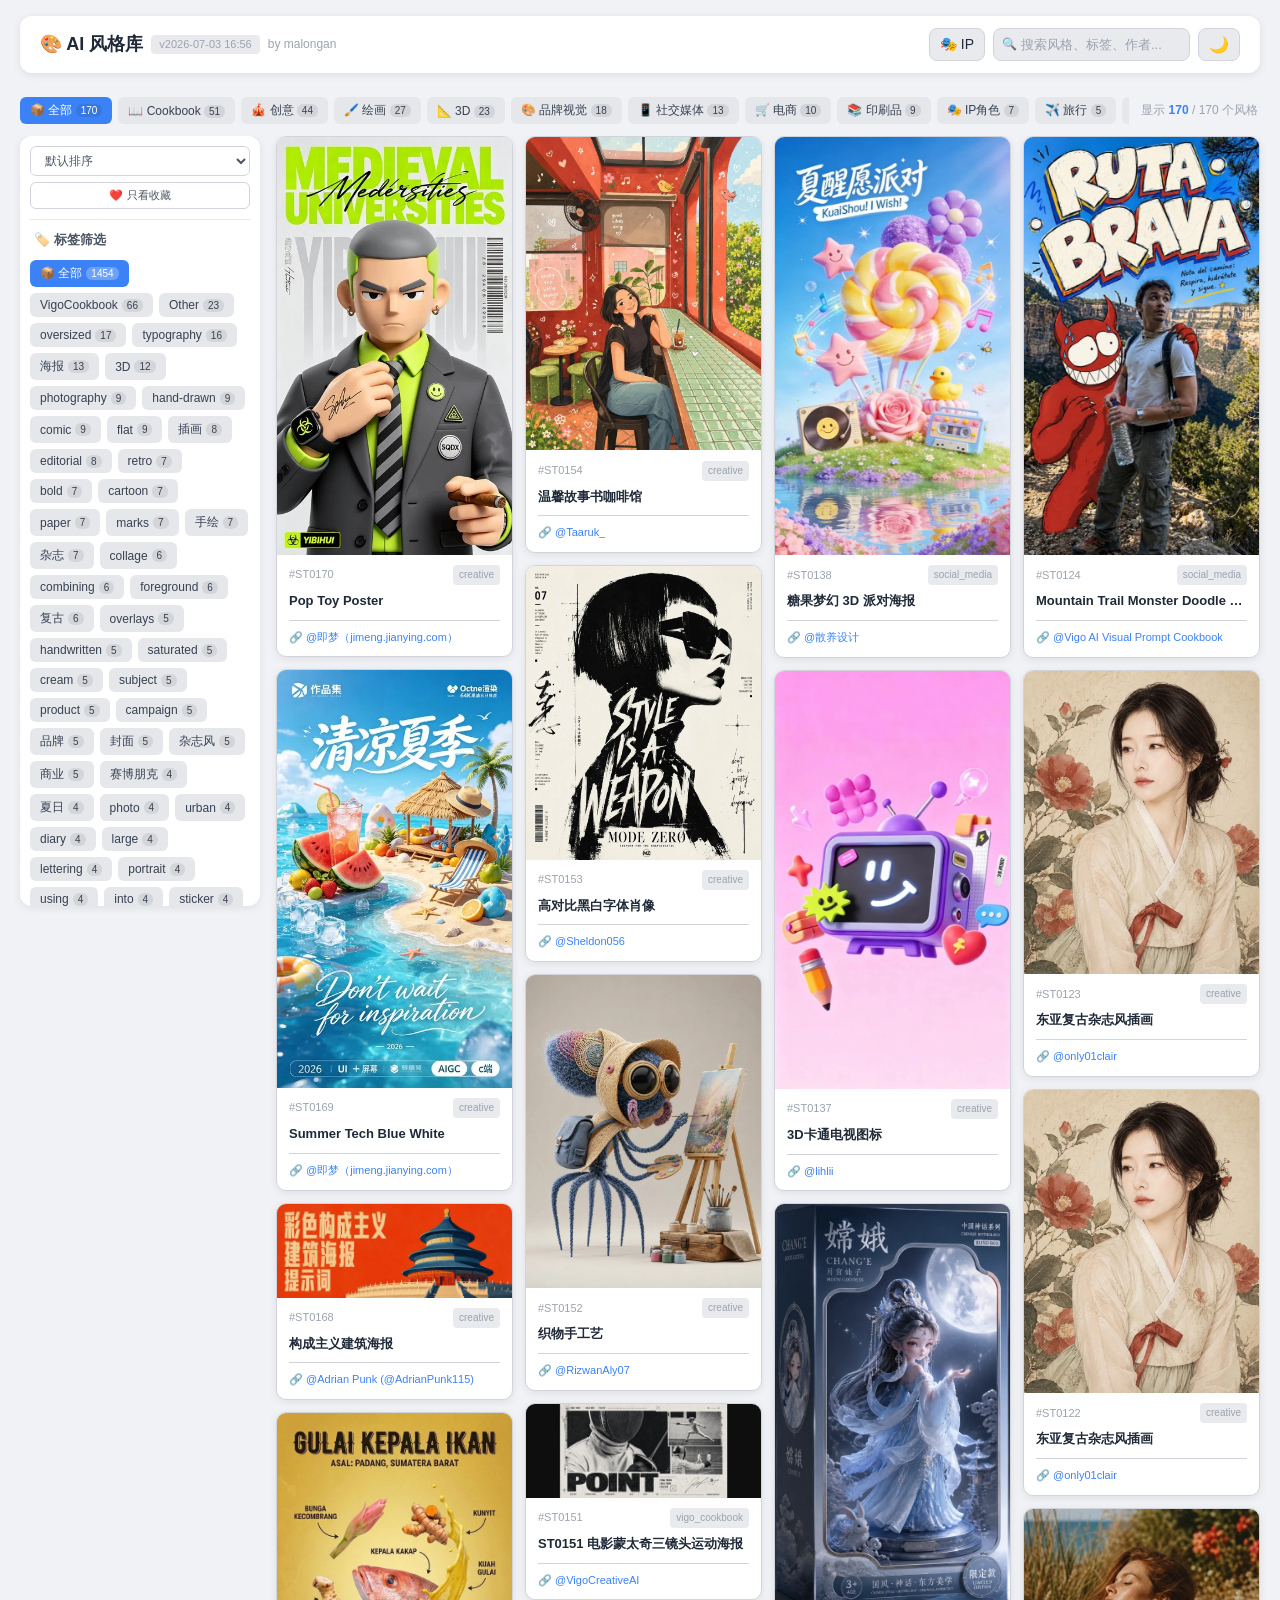
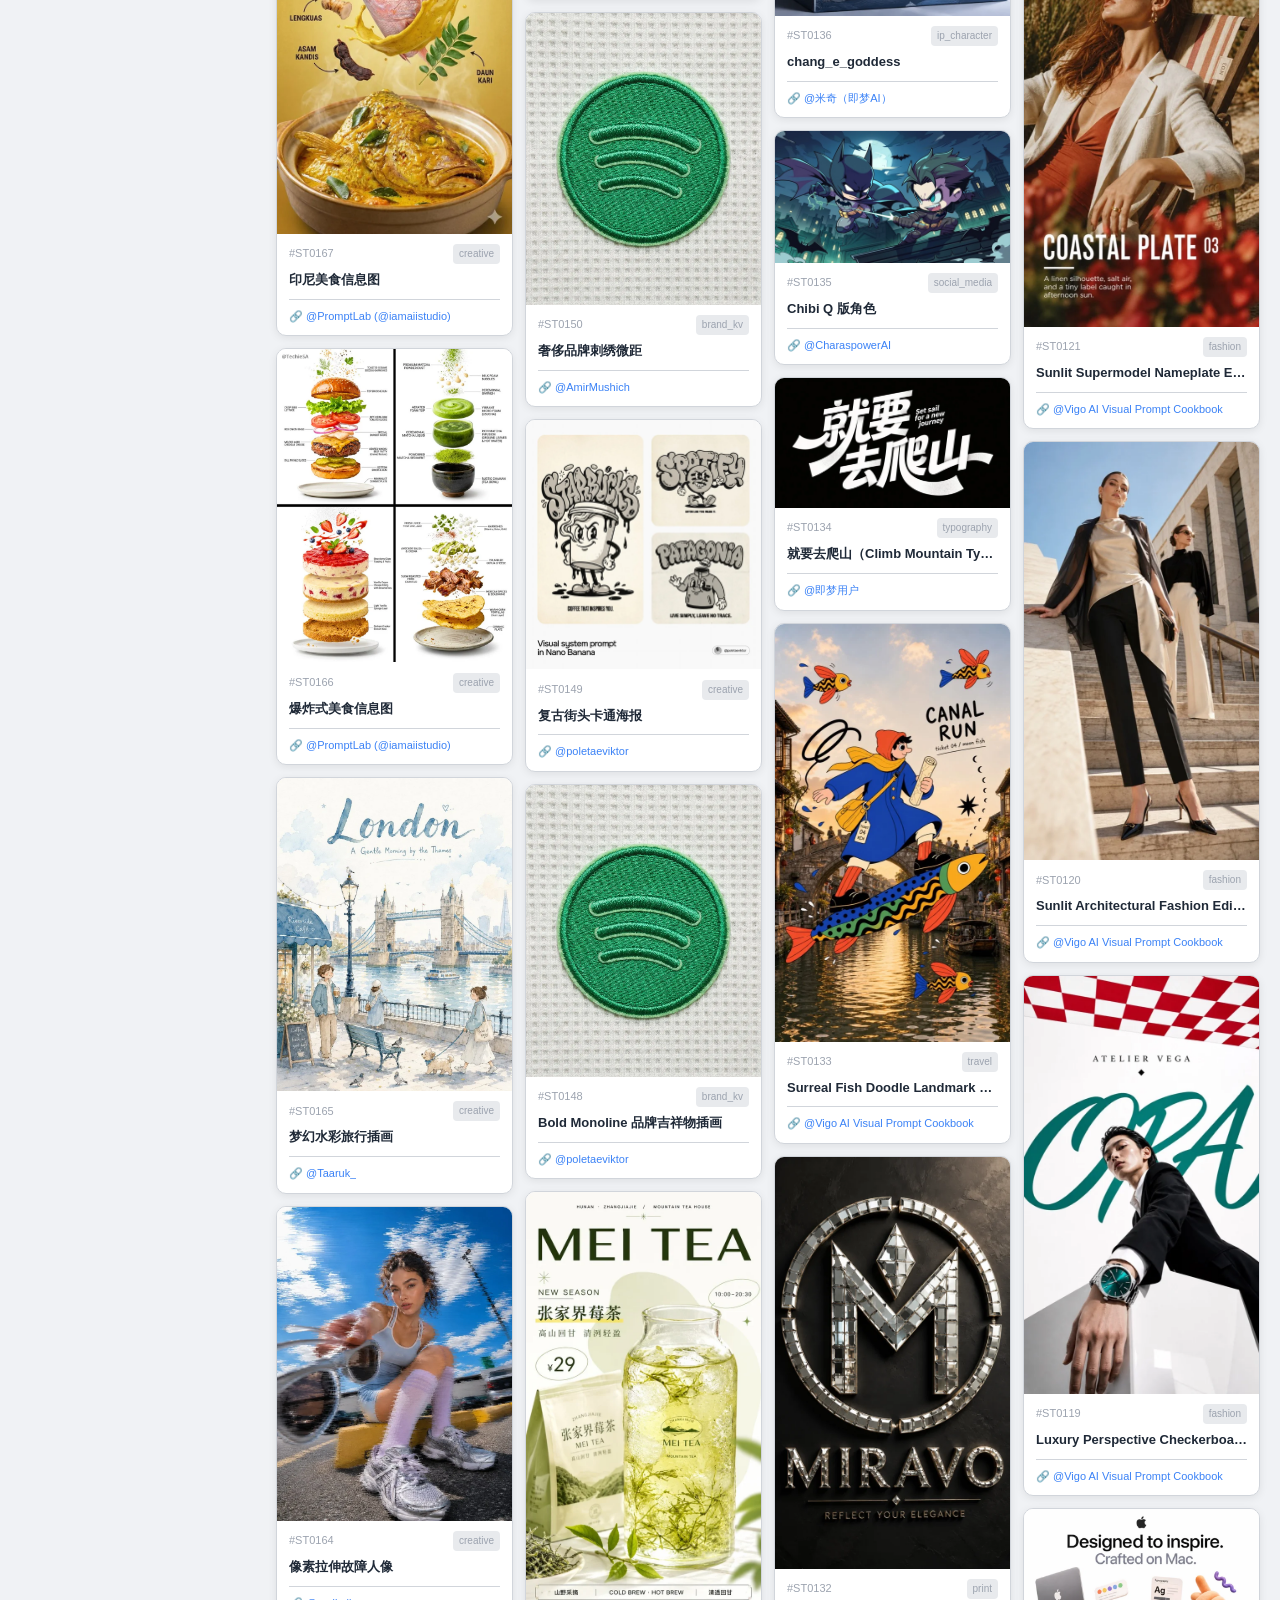
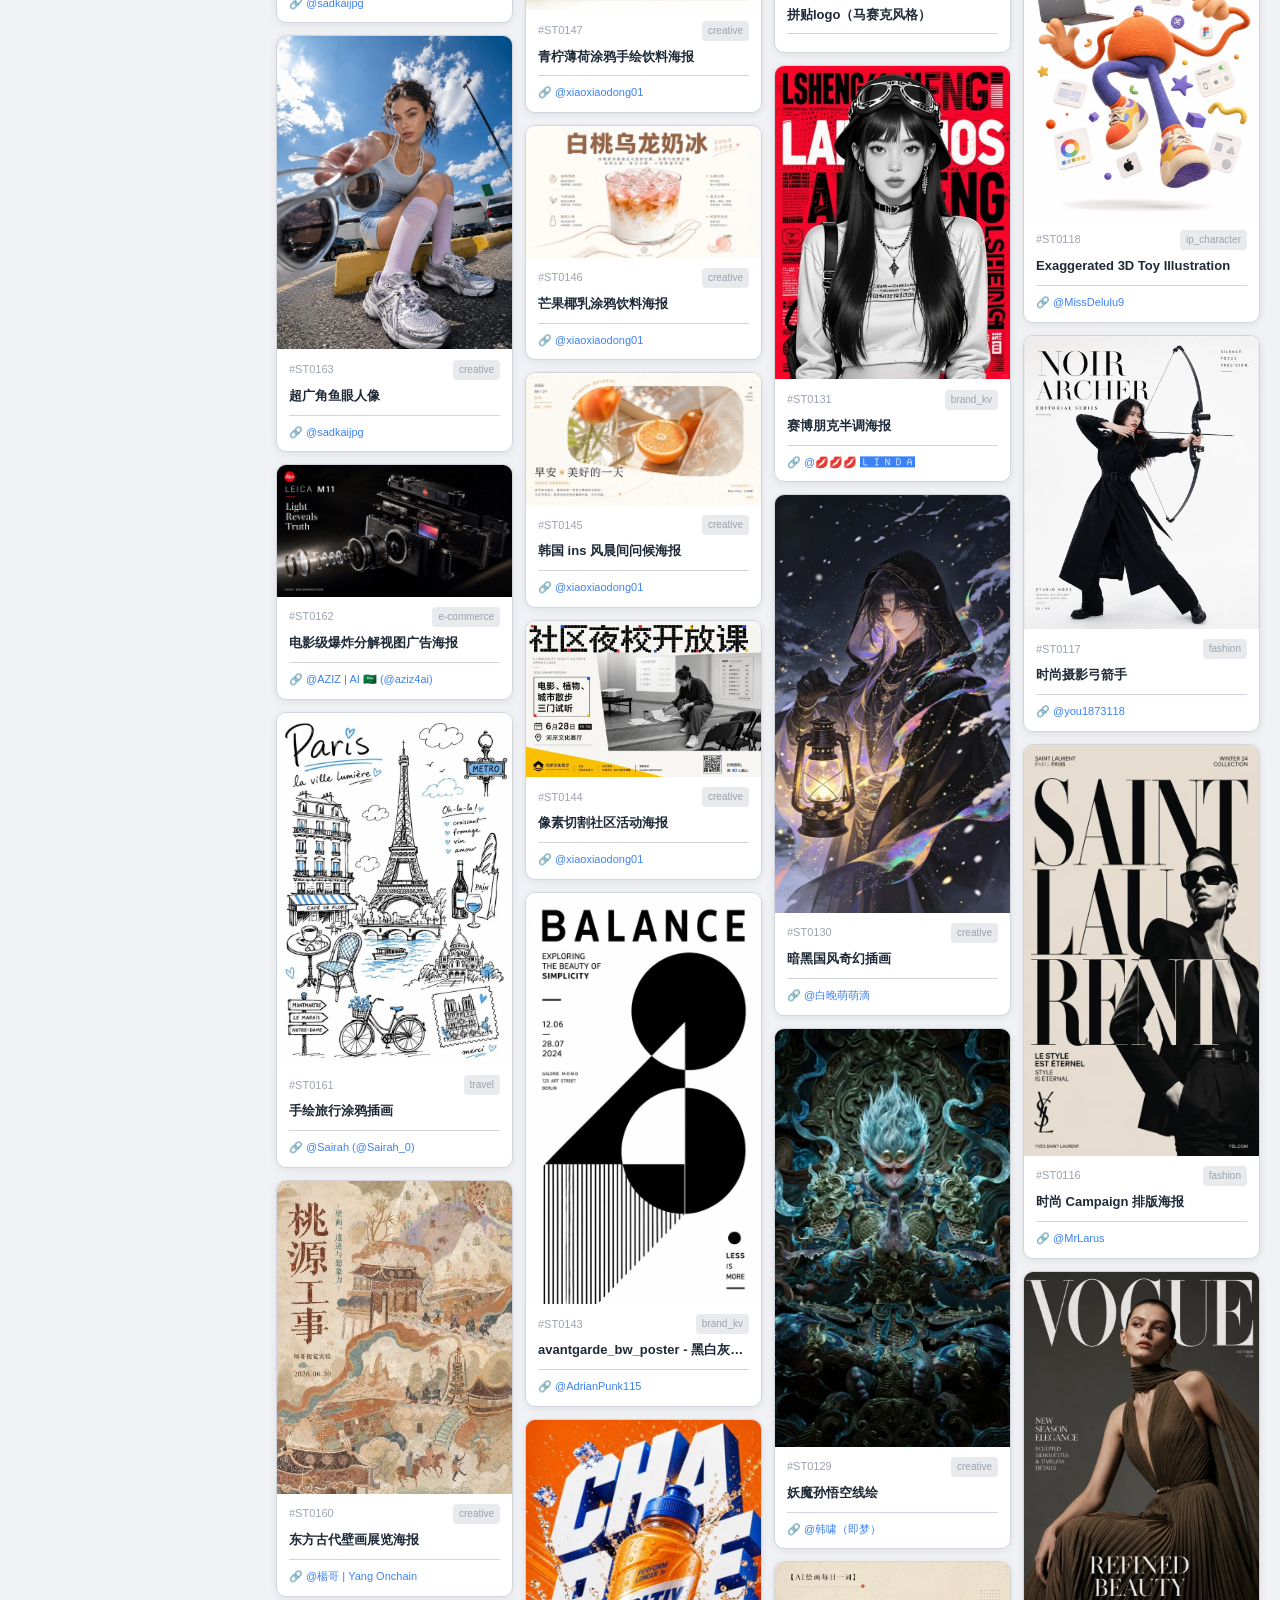
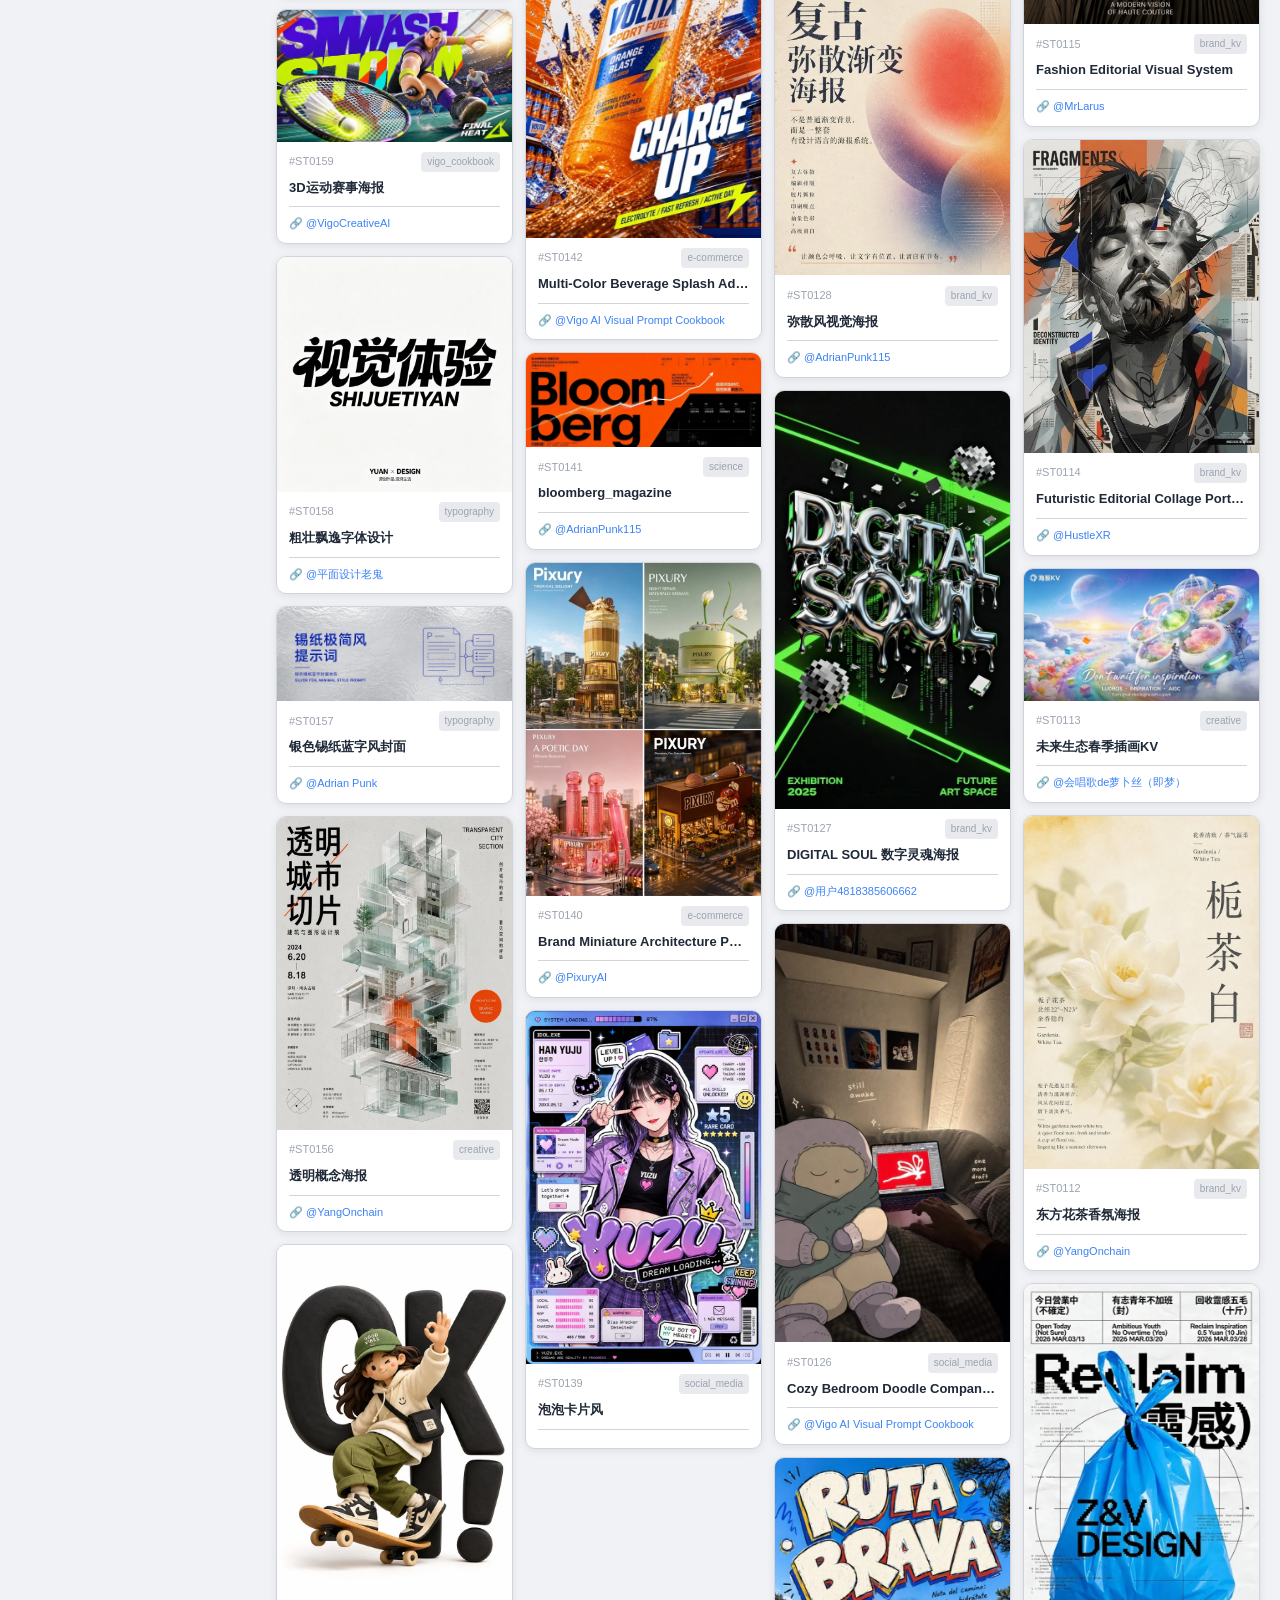
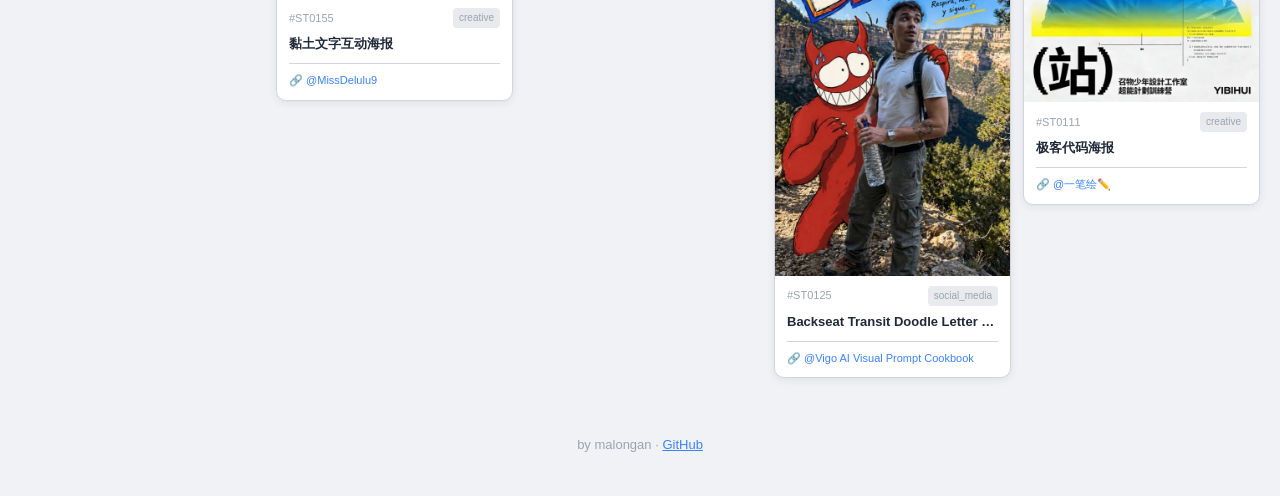
==== commit 48f1ef0e: "feat: default sort by code desc (newest first)" ====
--- a/gallery.html
+++ b/gallery.html
@@ -1 +1 @@
-<!DOCTYPE html><html lang="zh-CN"><head><meta charset="UTF-8"><meta name="viewport" content="width=device-width, initial-scale=1.0"><title>AI 风格画廊 (170 个风格)</title><meta name="description" content="AI 风格画廊 — 收集 170 个 AI 绘画风格提示词，涵盖品牌KV、社交媒体、IP角色、时尚、创意等多种分类。支持预览、搜索、标签筛选、收藏。"><meta name="keywords" content="AI绘画,风格提示词,Stable Diffusion,Midjourney,AI画廊,提示词库"><meta name="author" content="malongan"><meta property="og:title" content="AI 风格画廊 (170 个风格)"><meta property="og:description" content="AI 风格画廊 — 收集 170 个 AI 绘画风格提示词，涵盖品牌KV、社交媒体、IP角色、时尚、创意等多种分类。支持预览、搜索、标签筛选、收藏。"><meta property="og:url" content="https://malongan.github.io/style-source/gallery.html"><meta property="og:type" content="website"><meta property="og:image" content="https://malongan.github.io/style-source/images/styles_previews/avantgarde_bw_poster_44361c82.webp"><meta name="twitter:card" content="summary_large_image"><meta name="twitter:title" content="AI 风格画廊 v0.7.0-9-g486431a-dirty"><meta name="twitter:description" content="AI 风格画廊 — 收集 170 个 AI 绘画风格提示词，涵盖品牌KV、社交媒体、IP角色、时尚、创意等多种分类。支持预览、搜索、标签筛选、收藏。"><meta name="twitter:image" content="https://malongan.github.io/style-source/images/styles_previews/avantgarde_bw_poster_44361c82.webp"><link rel="canonical" href="https://malongan.github.io/style-source/gallery.html"><link rel="icon" href="data:image/svg+xml,<svg xmlns=%22http://www.w3.org/2000/svg%22 viewBox=%220 0 100 100%22><text y=%22.9em%22 font-size=%2290%22>🎨</text></svg>"><link rel="preconnect" href="https://malongan.github.io" crossorigin><link rel="preload" href="gallery.css?v=202607031641" as="style"><link rel="preload" href="gallery-runtime.js?v=202607031641" as="script"><link rel="stylesheet" href="gallery.css?v=202607031641"><style>/* ★ 首屏关键样式（防 FOUC，完整样式从 gallery.css 加载） */:root { --bg-primary:#f0f2f5;--bg-card:#fff;--text-primary:#1f2937;--text-muted:#9ca3af;--accent-color:#3b82f6; }[data-theme="dark"] { --bg-primary:#111827;--bg-card:#1f2937;--text-primary:#f9fafb;--accent-color:#60a5fa; }* { margin:0;padding:0;box-sizing:border-box; }body { font-family:-apple-system,BlinkMacSystemFont,'Segoe UI',Roboto,sans-serif;background:var(--bg-primary);color:var(--text-primary); }#app { display:none; }.loading-skeleton { padding:20px 0;text-align:center;color:var(--text-muted); }</style><noscript><link rel="stylesheet" href="gallery.css?v=202607031641"></noscript></head><body><div id="loading" class="loading-skeleton"><div class="skeleton-grid"><div class="skeleton-card"><div class="skeleton-image"></div><div class="skeleton-bar" style="width:35%"></div><div class="skeleton-bar" style="width:59%"></div></div><div class="skeleton-card"><div class="skeleton-image"></div><div class="skeleton-bar" style="width:52%"></div><div class="skeleton-bar" style="width:62%"></div></div><div class="skeleton-card"><div class="skeleton-image"></div><div class="skeleton-bar" style="width:38%"></div><div class="skeleton-bar" style="width:75%"></div></div><div class="skeleton-card"><div class="skeleton-image"></div><div class="skeleton-bar" style="width:53%"></div><div class="skeleton-bar" style="width:57%"></div></div><div class="skeleton-card"><div class="skeleton-image"></div><div class="skeleton-bar" style="width:36%"></div><div class="skeleton-bar" style="width:65%"></div></div><div class="skeleton-card"><div class="skeleton-image"></div><div class="skeleton-bar" style="width:52%"></div><div class="skeleton-bar" style="width:69%"></div></div><div class="skeleton-card"><div class="skeleton-image"></div><div class="skeleton-bar" style="width:25%"></div><div class="skeleton-bar" style="width:61%"></div></div><div class="skeleton-card"><div class="skeleton-image"></div><div class="skeleton-bar" style="width:42%"></div><div class="skeleton-bar" style="width:68%"></div></div><div class="skeleton-card"><div class="skeleton-image"></div><div class="skeleton-bar" style="width:32%"></div><div class="skeleton-bar" style="width:58%"></div></div><div class="skeleton-card"><div class="skeleton-image"></div><div class="skeleton-bar" style="width:45%"></div><div class="skeleton-bar" style="width:59%"></div></div></div><div class="skeleton-loading-text">🔄 加载风格画廊...</div></div><div class="container" id="app" style="display:none"><!-- Header --><header class="header"><div class="header-left"><h1 class="header-title">🎨 AI 风格库 <span class="header-update" id="headerVersion">v2026-07-03 16:41</span><span class="header-author">by malongan</span></h1></div><div class="header-right"><a href="https://malongan.github.io/ip-gallery/" target="_blank" class="header-nav-link" title="IP 预览">🎭 IP</a><div class="search-box"><span class="search-icon">🔍</span><input type="text" id="searchInput" placeholder="搜索风格、标签、作者..." autofocus><span class="search-clear" id="searchClear" style="display:none;">✕</span></div><button class="theme-toggle" id="themeToggle" title="切换主题">🌙</button></div></header><!-- 分类固定栏（sticky）：左分类 + 右计数 --><div class="category-bar" id="categoryBar"><div class="category-filter" id="categoryFilter"><!-- 由 renderCategoryFilters() 动态填充 --></div><span class="result-count"> 显示 <span class="count-num" id="countVisible">170</span> / <span class="count-total" id="countTotal">170</span> 个风格 </span></div><!-- 主布局：左侧标签 + 右侧内容 --><div class="main-layout"><!-- 左侧侧边栏：排序+收藏 + 标签 --><aside class="sidebar"><div class="sidebar-section"><div class="sidebar-actions"><select id="sortSelect" class="sort-select"><option value="default">默认排序</option><option value="newest">🆕 最新添加</option><option value="name-asc">📄 名称 A-Z</option><option value="name-desc">📄 名称 Z-A</option><option value="favorites">❤️ 已收藏优先</option></select><div class="sidebar-action-row"><button class="filter-btn" id="filterFavorites">❤️ 只看收藏</button><button class="filter-btn clear-filter-btn" id="clearFilters" style="display:none;">✕ 清除</button></div></div><div class="sidebar-divider"></div><h3 class="sidebar-title">🏷️ 标签筛选</h3><div class="tag-list"><!-- 标签由 JS 动态生成 --></div></div></aside><!-- 右侧内容区：风格卡片网格 --><div class="content-area"><div id="gallery" class="gallery-grid"><!-- renderGallery 将在此生成 .style-card --></div></div></div><!-- Lightbox 详情弹窗 --><div class="lightbox" id="lightbox"><button class="lightbox-nav lightbox-nav-prev" id="lightboxPrev" title="上一个 (←)">◀</button><button class="lightbox-nav lightbox-nav-next" id="lightboxNext" title="下一个 (→)">▶</button><div class="lightbox-card"><div class="lightbox-image-wrap"><picture><source srcset="" type="image/webp" class="lightbox-source"><img src="" alt="" class="lightbox-image"></picture><button class="lightbox-close" id="lightboxClose">✕</button></div><div class="lightbox-body"><div class="lightbox-title-row"><h2 class="lightbox-title"></h2><div style="display:flex;align-items:center;gap:8px;"><span class="lightbox-index"></span><button class="favorite-btn lightbox-fav-btn" title="收藏">收藏</button><button class="copy-prompt-btn lightbox-copy-btn" title="复制提示词" data-id="">📋 复制提示词</button></div></div><div class="lightbox-content"><div class="lightbox-section lightbox-summary-section"><h4 class="lightbox-section-title">💡 一句话理解</h4><p class="lightbox-summary"></p></div><div class="lightbox-section lightbox-triggers-section"><h4 class="lightbox-section-title">🎯 触发词</h4><p class="lightbox-triggers"></p></div><div class="lightbox-section lightbox-features-section"><h4 class="lightbox-section-title">✨ 核心特点</h4><ul class="lightbox-features"></ul></div><div class="lightbox-section lightbox-tags-section"><h4 class="lightbox-section-title">🏷️ 标签</h4><div class="lightbox-tags"></div></div><div class="lightbox-section lightbox-link-section"><a href="#" target="_blank" class="lightbox-link"></a></div></div></div></div></div></div><!-- Footer --><div class="footer" style="text-align:center; padding:40px 20px; color:var(--text-muted); font-size:13px;"><p>by malongan · <a href="https://github.com/malongan/style-source" target="_blank" style="color:var(--accent-color)">GitHub</a></p></div><!-- 回到顶部按钮 --><button class="back-to-top" id="backToTop" title="回到顶部">↑</button><script>/* ★ 图片加载失败时的兜底 HTML */window.__FALLBACK_IMG__ = '<div class="img-fallback" style="width:100%;aspect-ratio:3/4;background:var(--bg-secondary);display:flex;align-items:center;justify-content:center;color:var(--text-muted);font-size:12px;">图片加载失败</div>';</script><script defer src="gallery-runtime.js?v=202607031641"></script></body></html>+<!DOCTYPE html><html lang="zh-CN"><head><meta charset="UTF-8"><meta name="viewport" content="width=device-width, initial-scale=1.0"><title>AI 风格画廊 (170 个风格)</title><meta name="description" content="AI 风格画廊 — 收集 170 个 AI 绘画风格提示词，涵盖品牌KV、社交媒体、IP角色、时尚、创意等多种分类。支持预览、搜索、标签筛选、收藏。"><meta name="keywords" content="AI绘画,风格提示词,Stable Diffusion,Midjourney,AI画廊,提示词库"><meta name="author" content="malongan"><meta property="og:title" content="AI 风格画廊 (170 个风格)"><meta property="og:description" content="AI 风格画廊 — 收集 170 个 AI 绘画风格提示词，涵盖品牌KV、社交媒体、IP角色、时尚、创意等多种分类。支持预览、搜索、标签筛选、收藏。"><meta property="og:url" content="https://malongan.github.io/style-source/gallery.html"><meta property="og:type" content="website"><meta property="og:image" content="https://malongan.github.io/style-source/images/styles_previews/avantgarde_bw_poster_44361c82.webp"><meta name="twitter:card" content="summary_large_image"><meta name="twitter:title" content="AI 风格画廊 v0.7.0-9-g486431a-dirty"><meta name="twitter:description" content="AI 风格画廊 — 收集 170 个 AI 绘画风格提示词，涵盖品牌KV、社交媒体、IP角色、时尚、创意等多种分类。支持预览、搜索、标签筛选、收藏。"><meta name="twitter:image" content="https://malongan.github.io/style-source/images/styles_previews/avantgarde_bw_poster_44361c82.webp"><link rel="canonical" href="https://malongan.github.io/style-source/gallery.html"><link rel="icon" href="data:image/svg+xml,<svg xmlns=%22http://www.w3.org/2000/svg%22 viewBox=%220 0 100 100%22><text y=%22.9em%22 font-size=%2290%22>🎨</text></svg>"><link rel="preconnect" href="https://malongan.github.io" crossorigin><link rel="preload" href="gallery.css?v=202607031656" as="style"><link rel="preload" href="gallery-runtime.js?v=202607031656" as="script"><link rel="stylesheet" href="gallery.css?v=202607031656"><style>/* ★ 首屏关键样式（防 FOUC，完整样式从 gallery.css 加载） */:root { --bg-primary:#f0f2f5;--bg-card:#fff;--text-primary:#1f2937;--text-muted:#9ca3af;--accent-color:#3b82f6; }[data-theme="dark"] { --bg-primary:#111827;--bg-card:#1f2937;--text-primary:#f9fafb;--accent-color:#60a5fa; }* { margin:0;padding:0;box-sizing:border-box; }body { font-family:-apple-system,BlinkMacSystemFont,'Segoe UI',Roboto,sans-serif;background:var(--bg-primary);color:var(--text-primary); }#app { display:none; }.loading-skeleton { padding:20px 0;text-align:center;color:var(--text-muted); }</style><noscript><link rel="stylesheet" href="gallery.css?v=202607031656"></noscript></head><body><div id="loading" class="loading-skeleton"><div class="skeleton-grid"><div class="skeleton-card"><div class="skeleton-image"></div><div class="skeleton-bar" style="width:27%"></div><div class="skeleton-bar" style="width:85%"></div></div><div class="skeleton-card"><div class="skeleton-image"></div><div class="skeleton-bar" style="width:41%"></div><div class="skeleton-bar" style="width:66%"></div></div><div class="skeleton-card"><div class="skeleton-image"></div><div class="skeleton-bar" style="width:27%"></div><div class="skeleton-bar" style="width:60%"></div></div><div class="skeleton-card"><div class="skeleton-image"></div><div class="skeleton-bar" style="width:44%"></div><div class="skeleton-bar" style="width:55%"></div></div><div class="skeleton-card"><div class="skeleton-image"></div><div class="skeleton-bar" style="width:32%"></div><div class="skeleton-bar" style="width:75%"></div></div><div class="skeleton-card"><div class="skeleton-image"></div><div class="skeleton-bar" style="width:49%"></div><div class="skeleton-bar" style="width:72%"></div></div><div class="skeleton-card"><div class="skeleton-image"></div><div class="skeleton-bar" style="width:26%"></div><div class="skeleton-bar" style="width:57%"></div></div><div class="skeleton-card"><div class="skeleton-image"></div><div class="skeleton-bar" style="width:46%"></div><div class="skeleton-bar" style="width:79%"></div></div><div class="skeleton-card"><div class="skeleton-image"></div><div class="skeleton-bar" style="width:34%"></div><div class="skeleton-bar" style="width:69%"></div></div><div class="skeleton-card"><div class="skeleton-image"></div><div class="skeleton-bar" style="width:32%"></div><div class="skeleton-bar" style="width:77%"></div></div></div><div class="skeleton-loading-text">🔄 加载风格画廊...</div></div><div class="container" id="app" style="display:none"><!-- Header --><header class="header"><div class="header-left"><h1 class="header-title">🎨 AI 风格库 <span class="header-update" id="headerVersion">v2026-07-03 16:56</span><span class="header-author">by malongan</span></h1></div><div class="header-right"><a href="https://malongan.github.io/ip-gallery/" target="_blank" class="header-nav-link" title="IP 预览">🎭 IP</a><div class="search-box"><span class="search-icon">🔍</span><input type="text" id="searchInput" placeholder="搜索风格、标签、作者..." autofocus><span class="search-clear" id="searchClear" style="display:none;">✕</span></div><button class="theme-toggle" id="themeToggle" title="切换主题">🌙</button></div></header><!-- 分类固定栏（sticky）：左分类 + 右计数 --><div class="category-bar" id="categoryBar"><div class="category-filter" id="categoryFilter"><!-- 由 renderCategoryFilters() 动态填充 --></div><span class="result-count"> 显示 <span class="count-num" id="countVisible">170</span> / <span class="count-total" id="countTotal">170</span> 个风格 </span></div><!-- 主布局：左侧标签 + 右侧内容 --><div class="main-layout"><!-- 左侧侧边栏：排序+收藏 + 标签 --><aside class="sidebar"><div class="sidebar-section"><div class="sidebar-actions"><select id="sortSelect" class="sort-select"><option value="default">默认排序</option><option value="newest">🆕 最新添加</option><option value="name-asc">📄 名称 A-Z</option><option value="name-desc">📄 名称 Z-A</option><option value="favorites">❤️ 已收藏优先</option></select><div class="sidebar-action-row"><button class="filter-btn" id="filterFavorites">❤️ 只看收藏</button><button class="filter-btn clear-filter-btn" id="clearFilters" style="display:none;">✕ 清除</button></div></div><div class="sidebar-divider"></div><h3 class="sidebar-title">🏷️ 标签筛选</h3><div class="tag-list"><!-- 标签由 JS 动态生成 --></div></div></aside><!-- 右侧内容区：风格卡片网格 --><div class="content-area"><div id="gallery" class="gallery-grid"><!-- renderGallery 将在此生成 .style-card --></div></div></div><!-- Lightbox 详情弹窗 --><div class="lightbox" id="lightbox"><button class="lightbox-nav lightbox-nav-prev" id="lightboxPrev" title="上一个 (←)">◀</button><button class="lightbox-nav lightbox-nav-next" id="lightboxNext" title="下一个 (→)">▶</button><div class="lightbox-card"><div class="lightbox-image-wrap"><picture><source srcset="" type="image/webp" class="lightbox-source"><img src="" alt="" class="lightbox-image"></picture><button class="lightbox-close" id="lightboxClose">✕</button></div><div class="lightbox-body"><div class="lightbox-title-row"><h2 class="lightbox-title"></h2><div style="display:flex;align-items:center;gap:8px;"><span class="lightbox-index"></span><button class="favorite-btn lightbox-fav-btn" title="收藏">收藏</button><button class="copy-prompt-btn lightbox-copy-btn" title="复制提示词" data-id="">📋 复制提示词</button></div></div><div class="lightbox-content"><div class="lightbox-section lightbox-summary-section"><h4 class="lightbox-section-title">💡 一句话理解</h4><p class="lightbox-summary"></p></div><div class="lightbox-section lightbox-triggers-section"><h4 class="lightbox-section-title">🎯 触发词</h4><p class="lightbox-triggers"></p></div><div class="lightbox-section lightbox-features-section"><h4 class="lightbox-section-title">✨ 核心特点</h4><ul class="lightbox-features"></ul></div><div class="lightbox-section lightbox-tags-section"><h4 class="lightbox-section-title">🏷️ 标签</h4><div class="lightbox-tags"></div></div><div class="lightbox-section lightbox-link-section"><a href="#" target="_blank" class="lightbox-link"></a></div></div></div></div></div></div><!-- Footer --><div class="footer" style="text-align:center; padding:40px 20px; color:var(--text-muted); font-size:13px;"><p>by malongan · <a href="https://github.com/malongan/style-source" target="_blank" style="color:var(--accent-color)">GitHub</a></p></div><!-- 回到顶部按钮 --><button class="back-to-top" id="backToTop" title="回到顶部">↑</button><script>/* ★ 图片加载失败时的兜底 HTML */window.__FALLBACK_IMG__ = '<div class="img-fallback" style="width:100%;aspect-ratio:3/4;background:var(--bg-secondary);display:flex;align-items:center;justify-content:center;color:var(--text-muted);font-size:12px;">图片加载失败</div>';</script><script defer src="gallery-runtime.js?v=202607031656"></script></body></html>
--- a/gallery.css
+++ b/gallery.css
@@ -1,4 +1,4 @@
-/* gallery.css v202607031641 — 由 build_gallery.py 生成 */
+/* gallery.css v202607031656 — 由 build_gallery.py 生成 */
 /* ==================== 主题变量 ==================== */
 :root {
   /* 浅色主题 - 灰色调 */
--- a/gallery.css
+++ b/gallery.css
@@ -1,4 +1,4 @@
-/* gallery.css v202607031641 — 由 build_gallery.py 生成 */
+/* gallery.css v202607031656 — 由 build_gallery.py 生成 */
 /* ==================== 主题变量 ==================== */
 :root {
   /* 浅色主题 - 灰色调 */
--- a/gallery.css
+++ b/gallery.css
@@ -1,4 +1,4 @@
-/* gallery.css v202607031641 — 由 build_gallery.py 生成 */
+/* gallery.css v202607031656 — 由 build_gallery.py 生成 */
 /* ==================== 主题变量 ==================== */
 :root {
   /* 浅色主题 - 灰色调 */
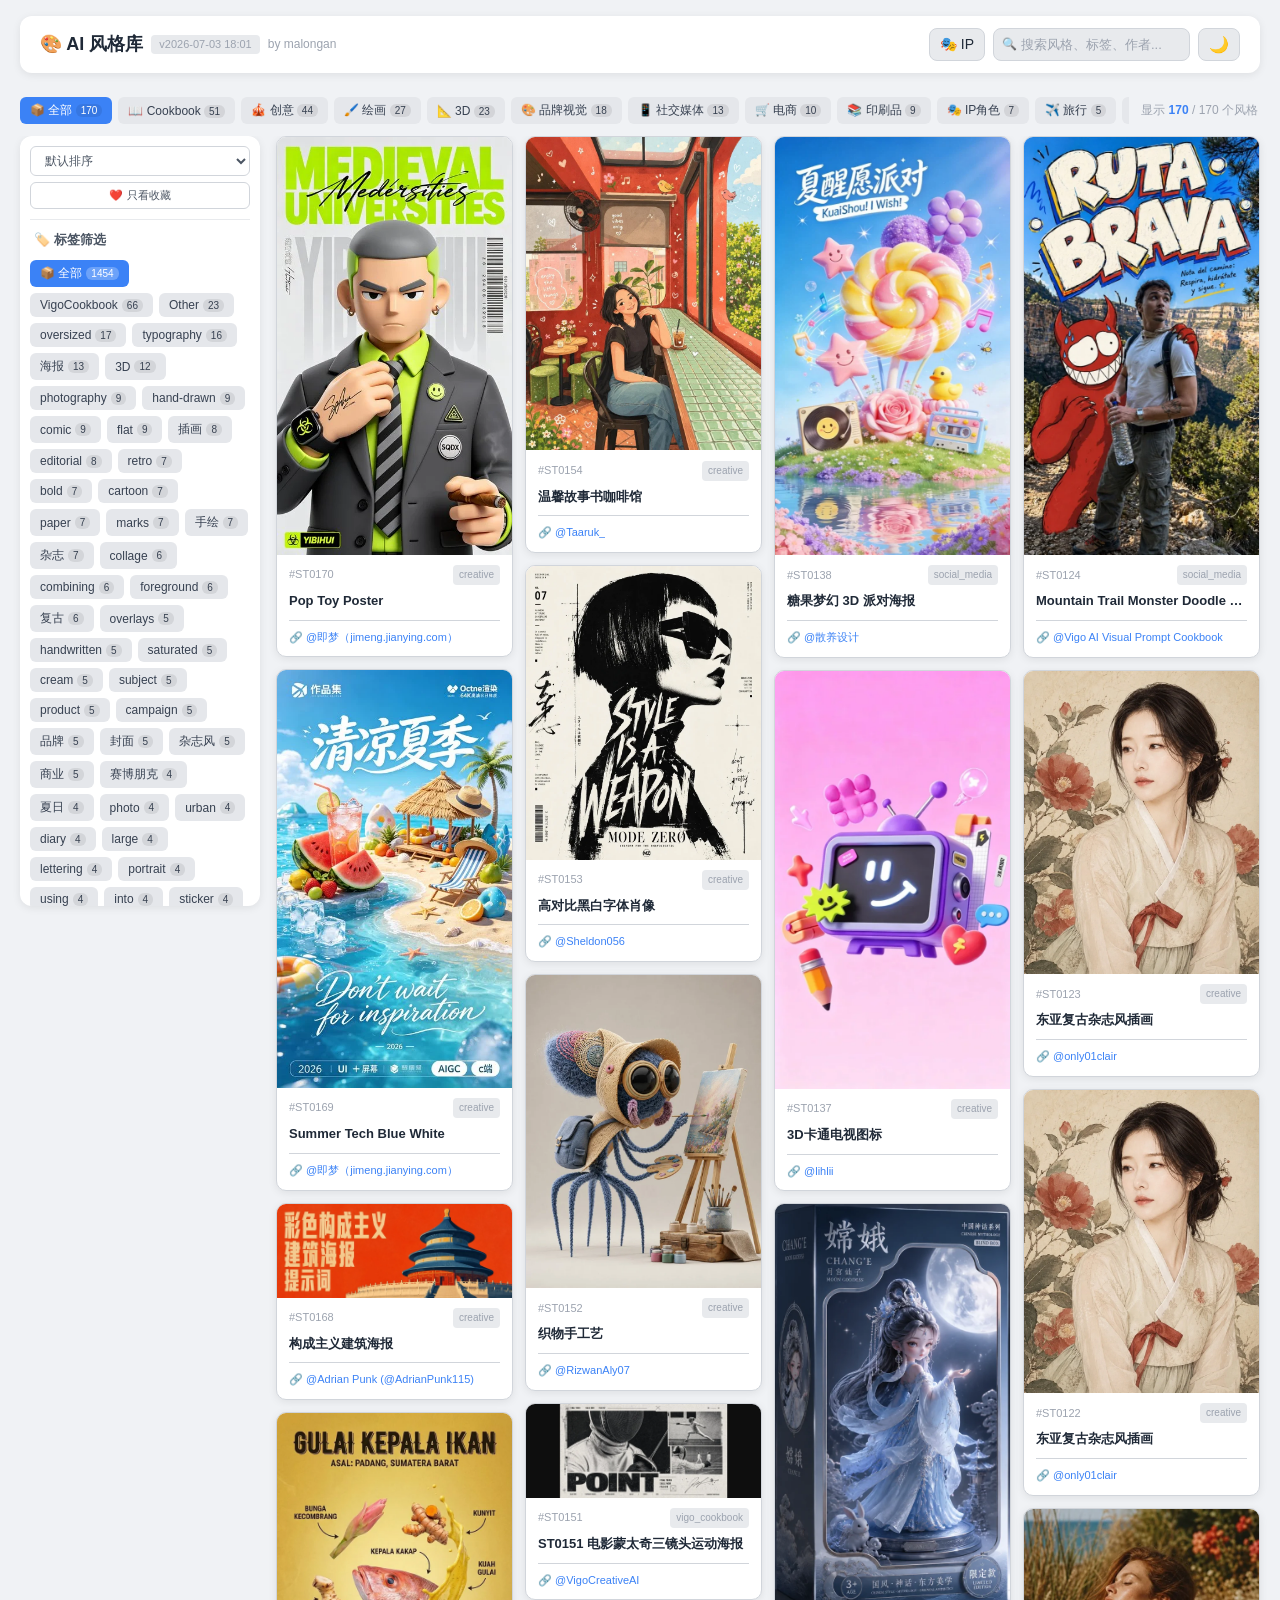
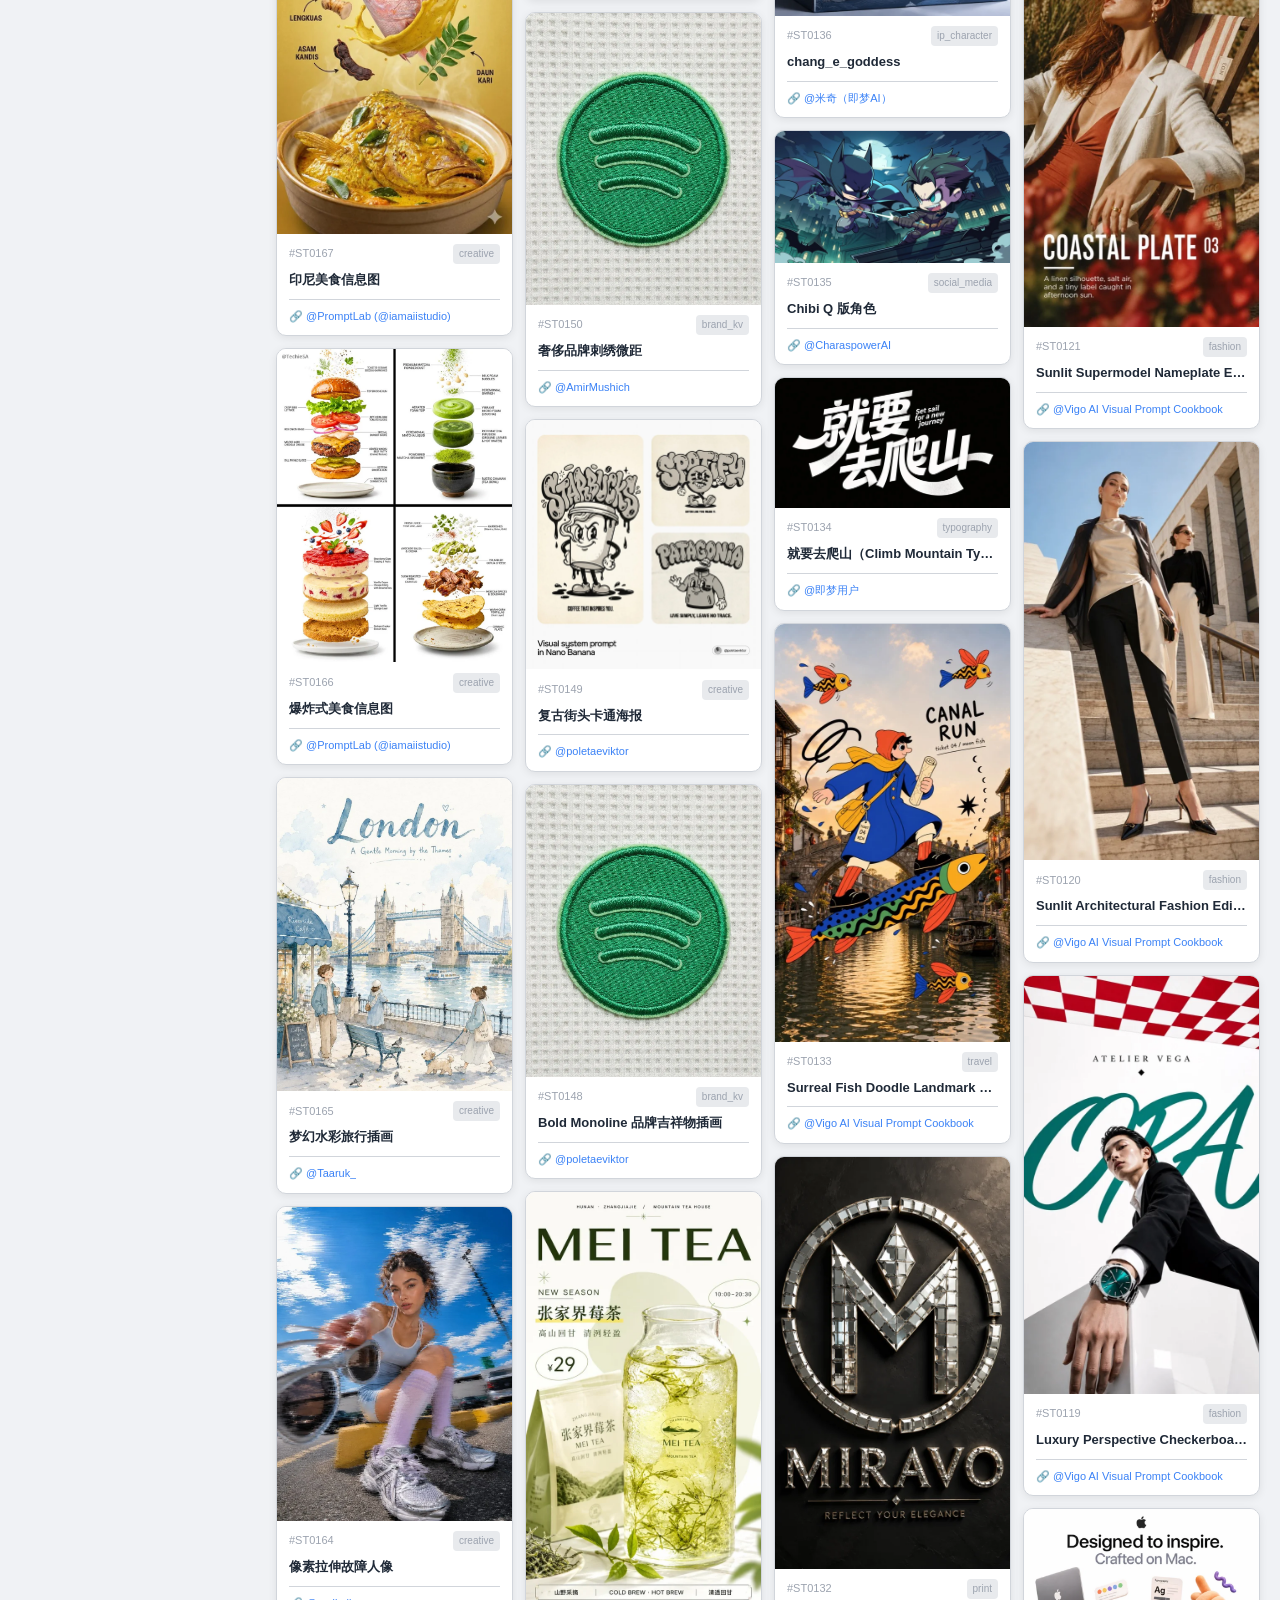
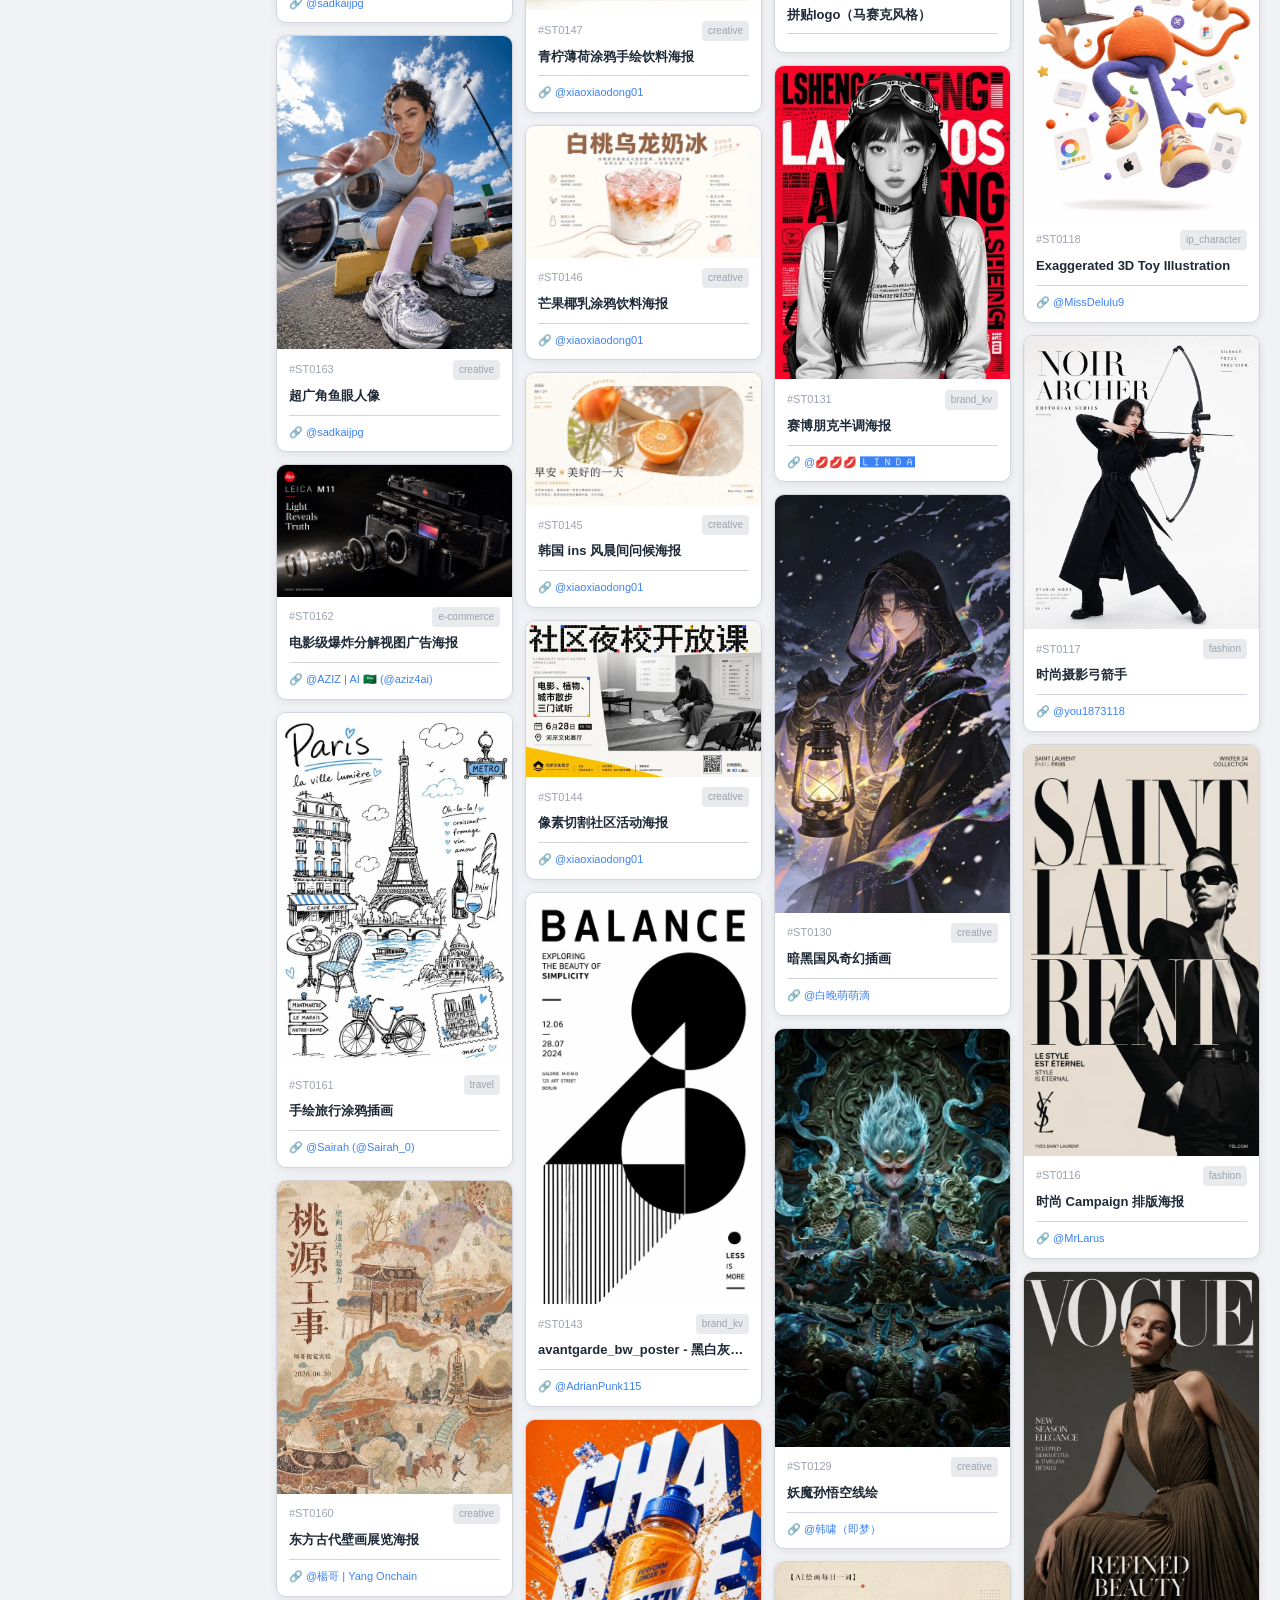
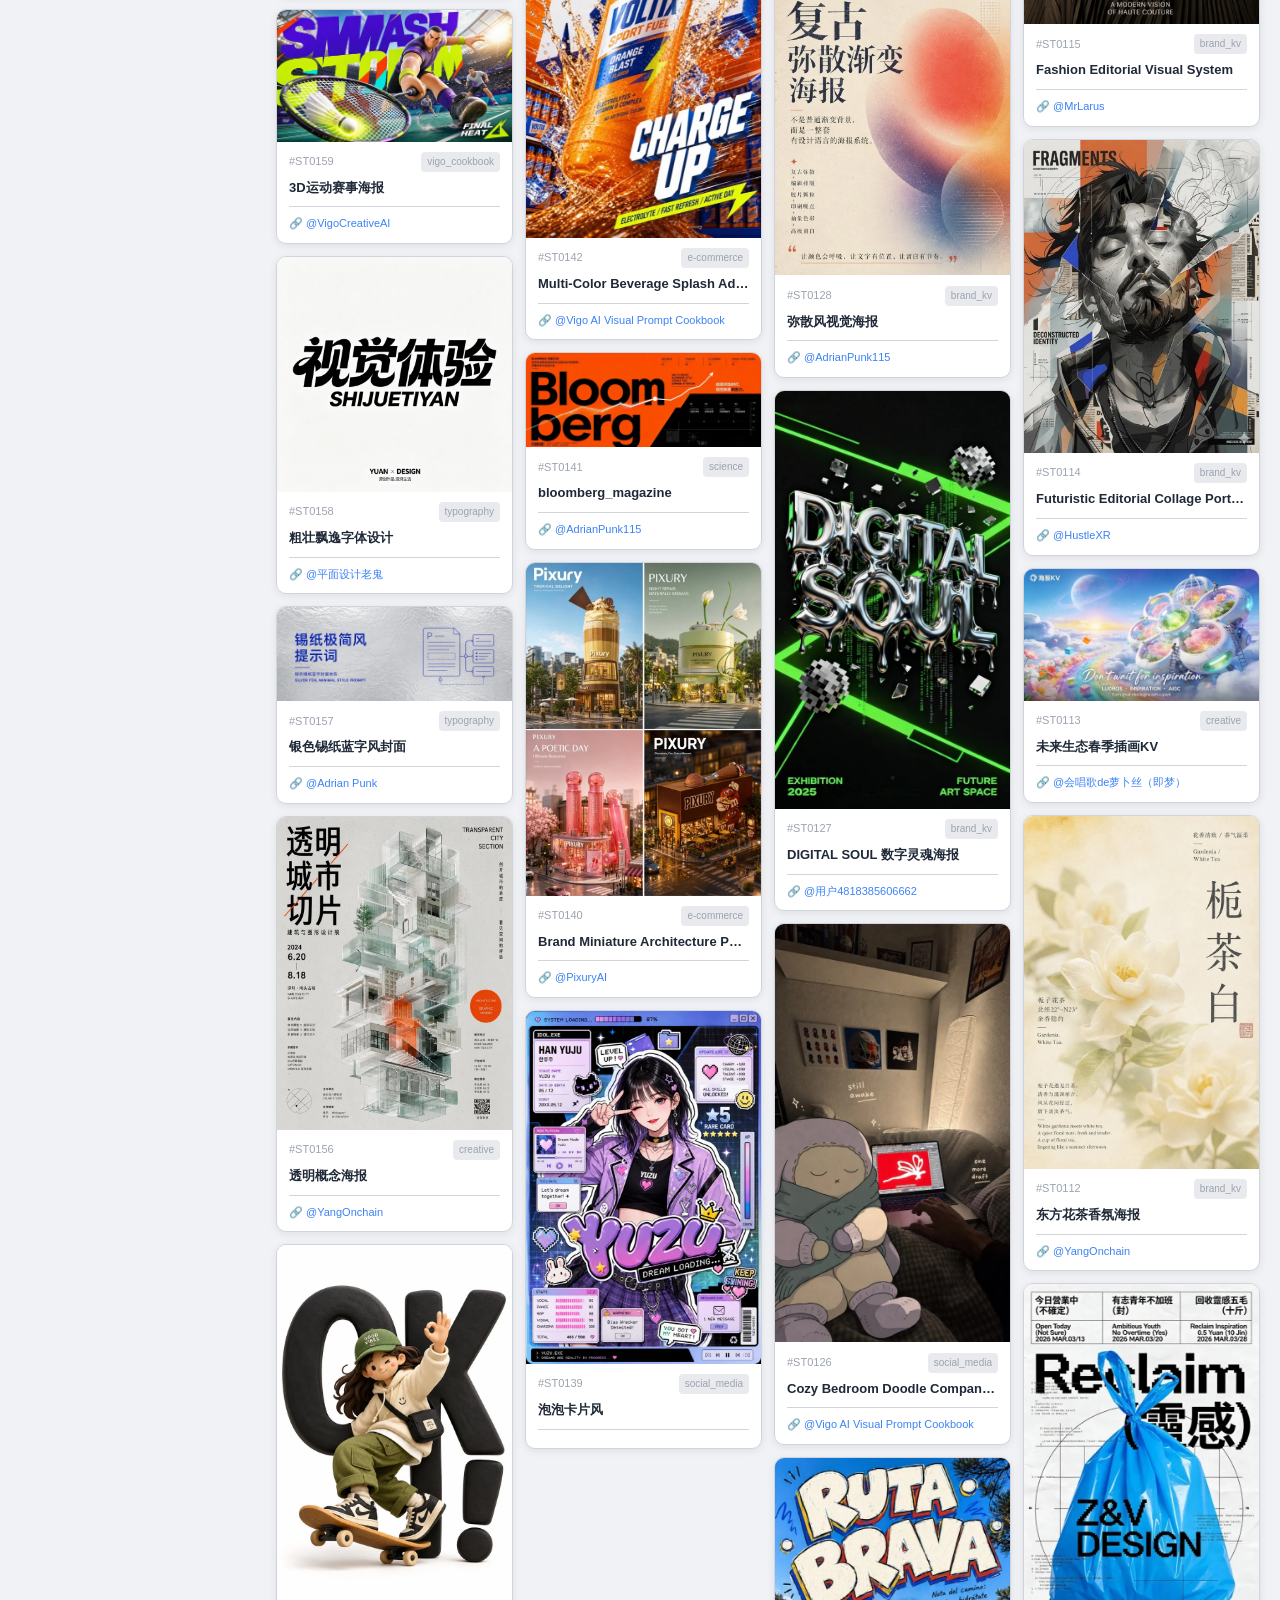
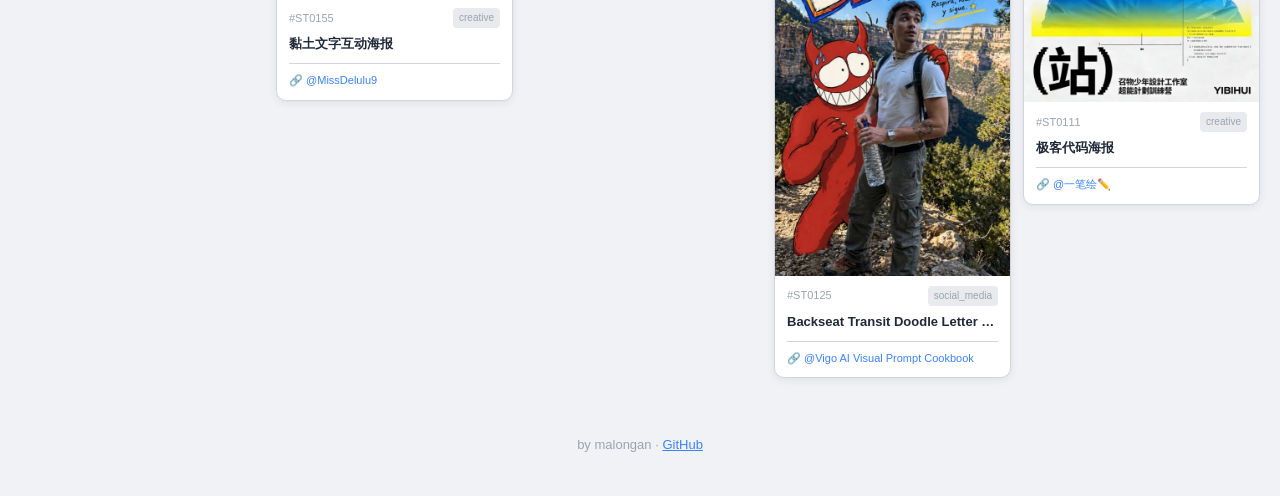
==== commit e59147a5: "feat: add IP gallery page, link from style gallery" ====
--- a/gallery.html
+++ b/gallery.html
@@ -1 +1 @@
-<!DOCTYPE html><html lang="zh-CN"><head><meta charset="UTF-8"><meta name="viewport" content="width=device-width, initial-scale=1.0"><title>AI 风格画廊 (170 个风格)</title><meta name="description" content="AI 风格画廊 — 收集 170 个 AI 绘画风格提示词，涵盖品牌KV、社交媒体、IP角色、时尚、创意等多种分类。支持预览、搜索、标签筛选、收藏。"><meta name="keywords" content="AI绘画,风格提示词,Stable Diffusion,Midjourney,AI画廊,提示词库"><meta name="author" content="malongan"><meta property="og:title" content="AI 风格画廊 (170 个风格)"><meta property="og:description" content="AI 风格画廊 — 收集 170 个 AI 绘画风格提示词，涵盖品牌KV、社交媒体、IP角色、时尚、创意等多种分类。支持预览、搜索、标签筛选、收藏。"><meta property="og:url" content="https://malongan.github.io/style-source/gallery.html"><meta property="og:type" content="website"><meta property="og:image" content="https://malongan.github.io/style-source/images/styles_previews/avantgarde_bw_poster_44361c82.webp"><meta name="twitter:card" content="summary_large_image"><meta name="twitter:title" content="AI 风格画廊 v0.7.0-9-g486431a-dirty"><meta name="twitter:description" content="AI 风格画廊 — 收集 170 个 AI 绘画风格提示词，涵盖品牌KV、社交媒体、IP角色、时尚、创意等多种分类。支持预览、搜索、标签筛选、收藏。"><meta name="twitter:image" content="https://malongan.github.io/style-source/images/styles_previews/avantgarde_bw_poster_44361c82.webp"><link rel="canonical" href="https://malongan.github.io/style-source/gallery.html"><link rel="icon" href="data:image/svg+xml,<svg xmlns=%22http://www.w3.org/2000/svg%22 viewBox=%220 0 100 100%22><text y=%22.9em%22 font-size=%2290%22>🎨</text></svg>"><link rel="preconnect" href="https://malongan.github.io" crossorigin><link rel="preload" href="gallery.css?v=202607031656" as="style"><link rel="preload" href="gallery-runtime.js?v=202607031656" as="script"><link rel="stylesheet" href="gallery.css?v=202607031656"><style>/* ★ 首屏关键样式（防 FOUC，完整样式从 gallery.css 加载） */:root { --bg-primary:#f0f2f5;--bg-card:#fff;--text-primary:#1f2937;--text-muted:#9ca3af;--accent-color:#3b82f6; }[data-theme="dark"] { --bg-primary:#111827;--bg-card:#1f2937;--text-primary:#f9fafb;--accent-color:#60a5fa; }* { margin:0;padding:0;box-sizing:border-box; }body { font-family:-apple-system,BlinkMacSystemFont,'Segoe UI',Roboto,sans-serif;background:var(--bg-primary);color:var(--text-primary); }#app { display:none; }.loading-skeleton { padding:20px 0;text-align:center;color:var(--text-muted); }</style><noscript><link rel="stylesheet" href="gallery.css?v=202607031656"></noscript></head><body><div id="loading" class="loading-skeleton"><div class="skeleton-grid"><div class="skeleton-card"><div class="skeleton-image"></div><div class="skeleton-bar" style="width:27%"></div><div class="skeleton-bar" style="width:85%"></div></div><div class="skeleton-card"><div class="skeleton-image"></div><div class="skeleton-bar" style="width:41%"></div><div class="skeleton-bar" style="width:66%"></div></div><div class="skeleton-card"><div class="skeleton-image"></div><div class="skeleton-bar" style="width:27%"></div><div class="skeleton-bar" style="width:60%"></div></div><div class="skeleton-card"><div class="skeleton-image"></div><div class="skeleton-bar" style="width:44%"></div><div class="skeleton-bar" style="width:55%"></div></div><div class="skeleton-card"><div class="skeleton-image"></div><div class="skeleton-bar" style="width:32%"></div><div class="skeleton-bar" style="width:75%"></div></div><div class="skeleton-card"><div class="skeleton-image"></div><div class="skeleton-bar" style="width:49%"></div><div class="skeleton-bar" style="width:72%"></div></div><div class="skeleton-card"><div class="skeleton-image"></div><div class="skeleton-bar" style="width:26%"></div><div class="skeleton-bar" style="width:57%"></div></div><div class="skeleton-card"><div class="skeleton-image"></div><div class="skeleton-bar" style="width:46%"></div><div class="skeleton-bar" style="width:79%"></div></div><div class="skeleton-card"><div class="skeleton-image"></div><div class="skeleton-bar" style="width:34%"></div><div class="skeleton-bar" style="width:69%"></div></div><div class="skeleton-card"><div class="skeleton-image"></div><div class="skeleton-bar" style="width:32%"></div><div class="skeleton-bar" style="width:77%"></div></div></div><div class="skeleton-loading-text">🔄 加载风格画廊...</div></div><div class="container" id="app" style="display:none"><!-- Header --><header class="header"><div class="header-left"><h1 class="header-title">🎨 AI 风格库 <span class="header-update" id="headerVersion">v2026-07-03 16:56</span><span class="header-author">by malongan</span></h1></div><div class="header-right"><a href="https://malongan.github.io/ip-gallery/" target="_blank" class="header-nav-link" title="IP 预览">🎭 IP</a><div class="search-box"><span class="search-icon">🔍</span><input type="text" id="searchInput" placeholder="搜索风格、标签、作者..." autofocus><span class="search-clear" id="searchClear" style="display:none;">✕</span></div><button class="theme-toggle" id="themeToggle" title="切换主题">🌙</button></div></header><!-- 分类固定栏（sticky）：左分类 + 右计数 --><div class="category-bar" id="categoryBar"><div class="category-filter" id="categoryFilter"><!-- 由 renderCategoryFilters() 动态填充 --></div><span class="result-count"> 显示 <span class="count-num" id="countVisible">170</span> / <span class="count-total" id="countTotal">170</span> 个风格 </span></div><!-- 主布局：左侧标签 + 右侧内容 --><div class="main-layout"><!-- 左侧侧边栏：排序+收藏 + 标签 --><aside class="sidebar"><div class="sidebar-section"><div class="sidebar-actions"><select id="sortSelect" class="sort-select"><option value="default">默认排序</option><option value="newest">🆕 最新添加</option><option value="name-asc">📄 名称 A-Z</option><option value="name-desc">📄 名称 Z-A</option><option value="favorites">❤️ 已收藏优先</option></select><div class="sidebar-action-row"><button class="filter-btn" id="filterFavorites">❤️ 只看收藏</button><button class="filter-btn clear-filter-btn" id="clearFilters" style="display:none;">✕ 清除</button></div></div><div class="sidebar-divider"></div><h3 class="sidebar-title">🏷️ 标签筛选</h3><div class="tag-list"><!-- 标签由 JS 动态生成 --></div></div></aside><!-- 右侧内容区：风格卡片网格 --><div class="content-area"><div id="gallery" class="gallery-grid"><!-- renderGallery 将在此生成 .style-card --></div></div></div><!-- Lightbox 详情弹窗 --><div class="lightbox" id="lightbox"><button class="lightbox-nav lightbox-nav-prev" id="lightboxPrev" title="上一个 (←)">◀</button><button class="lightbox-nav lightbox-nav-next" id="lightboxNext" title="下一个 (→)">▶</button><div class="lightbox-card"><div class="lightbox-image-wrap"><picture><source srcset="" type="image/webp" class="lightbox-source"><img src="" alt="" class="lightbox-image"></picture><button class="lightbox-close" id="lightboxClose">✕</button></div><div class="lightbox-body"><div class="lightbox-title-row"><h2 class="lightbox-title"></h2><div style="display:flex;align-items:center;gap:8px;"><span class="lightbox-index"></span><button class="favorite-btn lightbox-fav-btn" title="收藏">收藏</button><button class="copy-prompt-btn lightbox-copy-btn" title="复制提示词" data-id="">📋 复制提示词</button></div></div><div class="lightbox-content"><div class="lightbox-section lightbox-summary-section"><h4 class="lightbox-section-title">💡 一句话理解</h4><p class="lightbox-summary"></p></div><div class="lightbox-section lightbox-triggers-section"><h4 class="lightbox-section-title">🎯 触发词</h4><p class="lightbox-triggers"></p></div><div class="lightbox-section lightbox-features-section"><h4 class="lightbox-section-title">✨ 核心特点</h4><ul class="lightbox-features"></ul></div><div class="lightbox-section lightbox-tags-section"><h4 class="lightbox-section-title">🏷️ 标签</h4><div class="lightbox-tags"></div></div><div class="lightbox-section lightbox-link-section"><a href="#" target="_blank" class="lightbox-link"></a></div></div></div></div></div></div><!-- Footer --><div class="footer" style="text-align:center; padding:40px 20px; color:var(--text-muted); font-size:13px;"><p>by malongan · <a href="https://github.com/malongan/style-source" target="_blank" style="color:var(--accent-color)">GitHub</a></p></div><!-- 回到顶部按钮 --><button class="back-to-top" id="backToTop" title="回到顶部">↑</button><script>/* ★ 图片加载失败时的兜底 HTML */window.__FALLBACK_IMG__ = '<div class="img-fallback" style="width:100%;aspect-ratio:3/4;background:var(--bg-secondary);display:flex;align-items:center;justify-content:center;color:var(--text-muted);font-size:12px;">图片加载失败</div>';</script><script defer src="gallery-runtime.js?v=202607031656"></script></body></html>+<!DOCTYPE html><html lang="zh-CN"><head><meta charset="UTF-8"><meta name="viewport" content="width=device-width, initial-scale=1.0"><title>AI 风格画廊 (170 个风格)</title><meta name="description" content="AI 风格画廊 — 收集 170 个 AI 绘画风格提示词，涵盖品牌KV、社交媒体、IP角色、时尚、创意等多种分类。支持预览、搜索、标签筛选、收藏。"><meta name="keywords" content="AI绘画,风格提示词,Stable Diffusion,Midjourney,AI画廊,提示词库"><meta name="author" content="malongan"><meta property="og:title" content="AI 风格画廊 (170 个风格)"><meta property="og:description" content="AI 风格画廊 — 收集 170 个 AI 绘画风格提示词，涵盖品牌KV、社交媒体、IP角色、时尚、创意等多种分类。支持预览、搜索、标签筛选、收藏。"><meta property="og:url" content="https://malongan.github.io/style-source/gallery.html"><meta property="og:type" content="website"><meta property="og:image" content="https://malongan.github.io/style-source/images/styles_previews/avantgarde_bw_poster_44361c82.webp"><meta name="twitter:card" content="summary_large_image"><meta name="twitter:title" content="AI 风格画廊 v0.7.0-9-g486431a-dirty"><meta name="twitter:description" content="AI 风格画廊 — 收集 170 个 AI 绘画风格提示词，涵盖品牌KV、社交媒体、IP角色、时尚、创意等多种分类。支持预览、搜索、标签筛选、收藏。"><meta name="twitter:image" content="https://malongan.github.io/style-source/images/styles_previews/avantgarde_bw_poster_44361c82.webp"><link rel="canonical" href="https://malongan.github.io/style-source/gallery.html"><link rel="icon" href="data:image/svg+xml,<svg xmlns=%22http://www.w3.org/2000/svg%22 viewBox=%220 0 100 100%22><text y=%22.9em%22 font-size=%2290%22>🎨</text></svg>"><link rel="preconnect" href="https://malongan.github.io" crossorigin><link rel="preload" href="gallery.css?v=202607031801" as="style"><link rel="preload" href="gallery-runtime.js?v=202607031801" as="script"><link rel="stylesheet" href="gallery.css?v=202607031801"><style>/* ★ 首屏关键样式（防 FOUC，完整样式从 gallery.css 加载） */:root { --bg-primary:#f0f2f5;--bg-card:#fff;--text-primary:#1f2937;--text-muted:#9ca3af;--accent-color:#3b82f6; }[data-theme="dark"] { --bg-primary:#111827;--bg-card:#1f2937;--text-primary:#f9fafb;--accent-color:#60a5fa; }* { margin:0;padding:0;box-sizing:border-box; }body { font-family:-apple-system,BlinkMacSystemFont,'Segoe UI',Roboto,sans-serif;background:var(--bg-primary);color:var(--text-primary); }#app { display:none; }.loading-skeleton { padding:20px 0;text-align:center;color:var(--text-muted); }</style><noscript><link rel="stylesheet" href="gallery.css?v=202607031801"></noscript></head><body><div id="loading" class="loading-skeleton"><div class="skeleton-grid"><div class="skeleton-card"><div class="skeleton-image"></div><div class="skeleton-bar" style="width:32%"></div><div class="skeleton-bar" style="width:82%"></div></div><div class="skeleton-card"><div class="skeleton-image"></div><div class="skeleton-bar" style="width:47%"></div><div class="skeleton-bar" style="width:75%"></div></div><div class="skeleton-card"><div class="skeleton-image"></div><div class="skeleton-bar" style="width:33%"></div><div class="skeleton-bar" style="width:80%"></div></div><div class="skeleton-card"><div class="skeleton-image"></div><div class="skeleton-bar" style="width:52%"></div><div class="skeleton-bar" style="width:79%"></div></div><div class="skeleton-card"><div class="skeleton-image"></div><div class="skeleton-bar" style="width:33%"></div><div class="skeleton-bar" style="width:59%"></div></div><div class="skeleton-card"><div class="skeleton-image"></div><div class="skeleton-bar" style="width:29%"></div><div class="skeleton-bar" style="width:74%"></div></div><div class="skeleton-card"><div class="skeleton-image"></div><div class="skeleton-bar" style="width:46%"></div><div class="skeleton-bar" style="width:57%"></div></div><div class="skeleton-card"><div class="skeleton-image"></div><div class="skeleton-bar" style="width:49%"></div><div class="skeleton-bar" style="width:81%"></div></div><div class="skeleton-card"><div class="skeleton-image"></div><div class="skeleton-bar" style="width:25%"></div><div class="skeleton-bar" style="width:77%"></div></div><div class="skeleton-card"><div class="skeleton-image"></div><div class="skeleton-bar" style="width:43%"></div><div class="skeleton-bar" style="width:58%"></div></div></div><div class="skeleton-loading-text">🔄 加载风格画廊...</div></div><div class="container" id="app" style="display:none"><!-- Header --><header class="header"><div class="header-left"><h1 class="header-title">🎨 AI 风格库 <span class="header-update" id="headerVersion">v2026-07-03 18:01</span><span class="header-author">by malongan</span></h1></div><div class="header-right"><a href="./../ip_gallery/index.html" target="_blank" class="header-nav-link" title="IP 图库">🎭 IP</a><div class="search-box"><span class="search-icon">🔍</span><input type="text" id="searchInput" placeholder="搜索风格、标签、作者..." autofocus><span class="search-clear" id="searchClear" style="display:none;">✕</span></div><button class="theme-toggle" id="themeToggle" title="切换主题">🌙</button></div></header><!-- 分类固定栏（sticky）：左分类 + 右计数 --><div class="category-bar" id="categoryBar"><div class="category-filter" id="categoryFilter"><!-- 由 renderCategoryFilters() 动态填充 --></div><span class="result-count"> 显示 <span class="count-num" id="countVisible">170</span> / <span class="count-total" id="countTotal">170</span> 个风格 </span></div><!-- 主布局：左侧标签 + 右侧内容 --><div class="main-layout"><!-- 左侧侧边栏：排序+收藏 + 标签 --><aside class="sidebar"><div class="sidebar-section"><div class="sidebar-actions"><select id="sortSelect" class="sort-select"><option value="default">默认排序</option><option value="newest">🆕 最新添加</option><option value="name-asc">📄 名称 A-Z</option><option value="name-desc">📄 名称 Z-A</option><option value="favorites">❤️ 已收藏优先</option></select><div class="sidebar-action-row"><button class="filter-btn" id="filterFavorites">❤️ 只看收藏</button><button class="filter-btn clear-filter-btn" id="clearFilters" style="display:none;">✕ 清除</button></div></div><div class="sidebar-divider"></div><h3 class="sidebar-title">🏷️ 标签筛选</h3><div class="tag-list"><!-- 标签由 JS 动态生成 --></div></div></aside><!-- 右侧内容区：风格卡片网格 --><div class="content-area"><div id="gallery" class="gallery-grid"><!-- renderGallery 将在此生成 .style-card --></div></div></div><!-- Lightbox 详情弹窗 --><div class="lightbox" id="lightbox"><button class="lightbox-nav lightbox-nav-prev" id="lightboxPrev" title="上一个 (←)">◀</button><button class="lightbox-nav lightbox-nav-next" id="lightboxNext" title="下一个 (→)">▶</button><div class="lightbox-card"><div class="lightbox-image-wrap"><picture><source srcset="" type="image/webp" class="lightbox-source"><img src="" alt="" class="lightbox-image"></picture><button class="lightbox-close" id="lightboxClose">✕</button></div><div class="lightbox-body"><div class="lightbox-title-row"><h2 class="lightbox-title"></h2><div style="display:flex;align-items:center;gap:8px;"><span class="lightbox-index"></span><button class="favorite-btn lightbox-fav-btn" title="收藏">收藏</button><button class="copy-prompt-btn lightbox-copy-btn" title="复制提示词" data-id="">📋 复制提示词</button></div></div><div class="lightbox-content"><div class="lightbox-section lightbox-summary-section"><h4 class="lightbox-section-title">💡 一句话理解</h4><p class="lightbox-summary"></p></div><div class="lightbox-section lightbox-triggers-section"><h4 class="lightbox-section-title">🎯 触发词</h4><p class="lightbox-triggers"></p></div><div class="lightbox-section lightbox-features-section"><h4 class="lightbox-section-title">✨ 核心特点</h4><ul class="lightbox-features"></ul></div><div class="lightbox-section lightbox-tags-section"><h4 class="lightbox-section-title">🏷️ 标签</h4><div class="lightbox-tags"></div></div><div class="lightbox-section lightbox-link-section"><a href="#" target="_blank" class="lightbox-link"></a></div></div></div></div></div></div><!-- Footer --><div class="footer" style="text-align:center; padding:40px 20px; color:var(--text-muted); font-size:13px;"><p>by malongan · <a href="https://github.com/malongan/style-source" target="_blank" style="color:var(--accent-color)">GitHub</a></p></div><!-- 回到顶部按钮 --><button class="back-to-top" id="backToTop" title="回到顶部">↑</button><script>/* ★ 图片加载失败时的兜底 HTML */window.__FALLBACK_IMG__ = '<div class="img-fallback" style="width:100%;aspect-ratio:3/4;background:var(--bg-secondary);display:flex;align-items:center;justify-content:center;color:var(--text-muted);font-size:12px;">图片加载失败</div>';</script><script defer src="gallery-runtime.js?v=202607031801"></script></body></html>
--- a/gallery.css
+++ b/gallery.css
@@ -1,4 +1,4 @@
-/* gallery.css v202607031656 — 由 build_gallery.py 生成 */
+/* gallery.css v202607031801 — 由 build_gallery.py 生成 */
 /* ==================== 主题变量 ==================== */
 :root {
   /* 浅色主题 - 灰色调 */
--- a/gallery.css
+++ b/gallery.css
@@ -1,4 +1,4 @@
-/* gallery.css v202607031656 — 由 build_gallery.py 生成 */
+/* gallery.css v202607031801 — 由 build_gallery.py 生成 */
 /* ==================== 主题变量 ==================== */
 :root {
   /* 浅色主题 - 灰色调 */
--- a/gallery.css
+++ b/gallery.css
@@ -1,4 +1,4 @@
-/* gallery.css v202607031656 — 由 build_gallery.py 生成 */
+/* gallery.css v202607031801 — 由 build_gallery.py 生成 */
 /* ==================== 主题变量 ==================== */
 :root {
   /* 浅色主题 - 灰色调 */
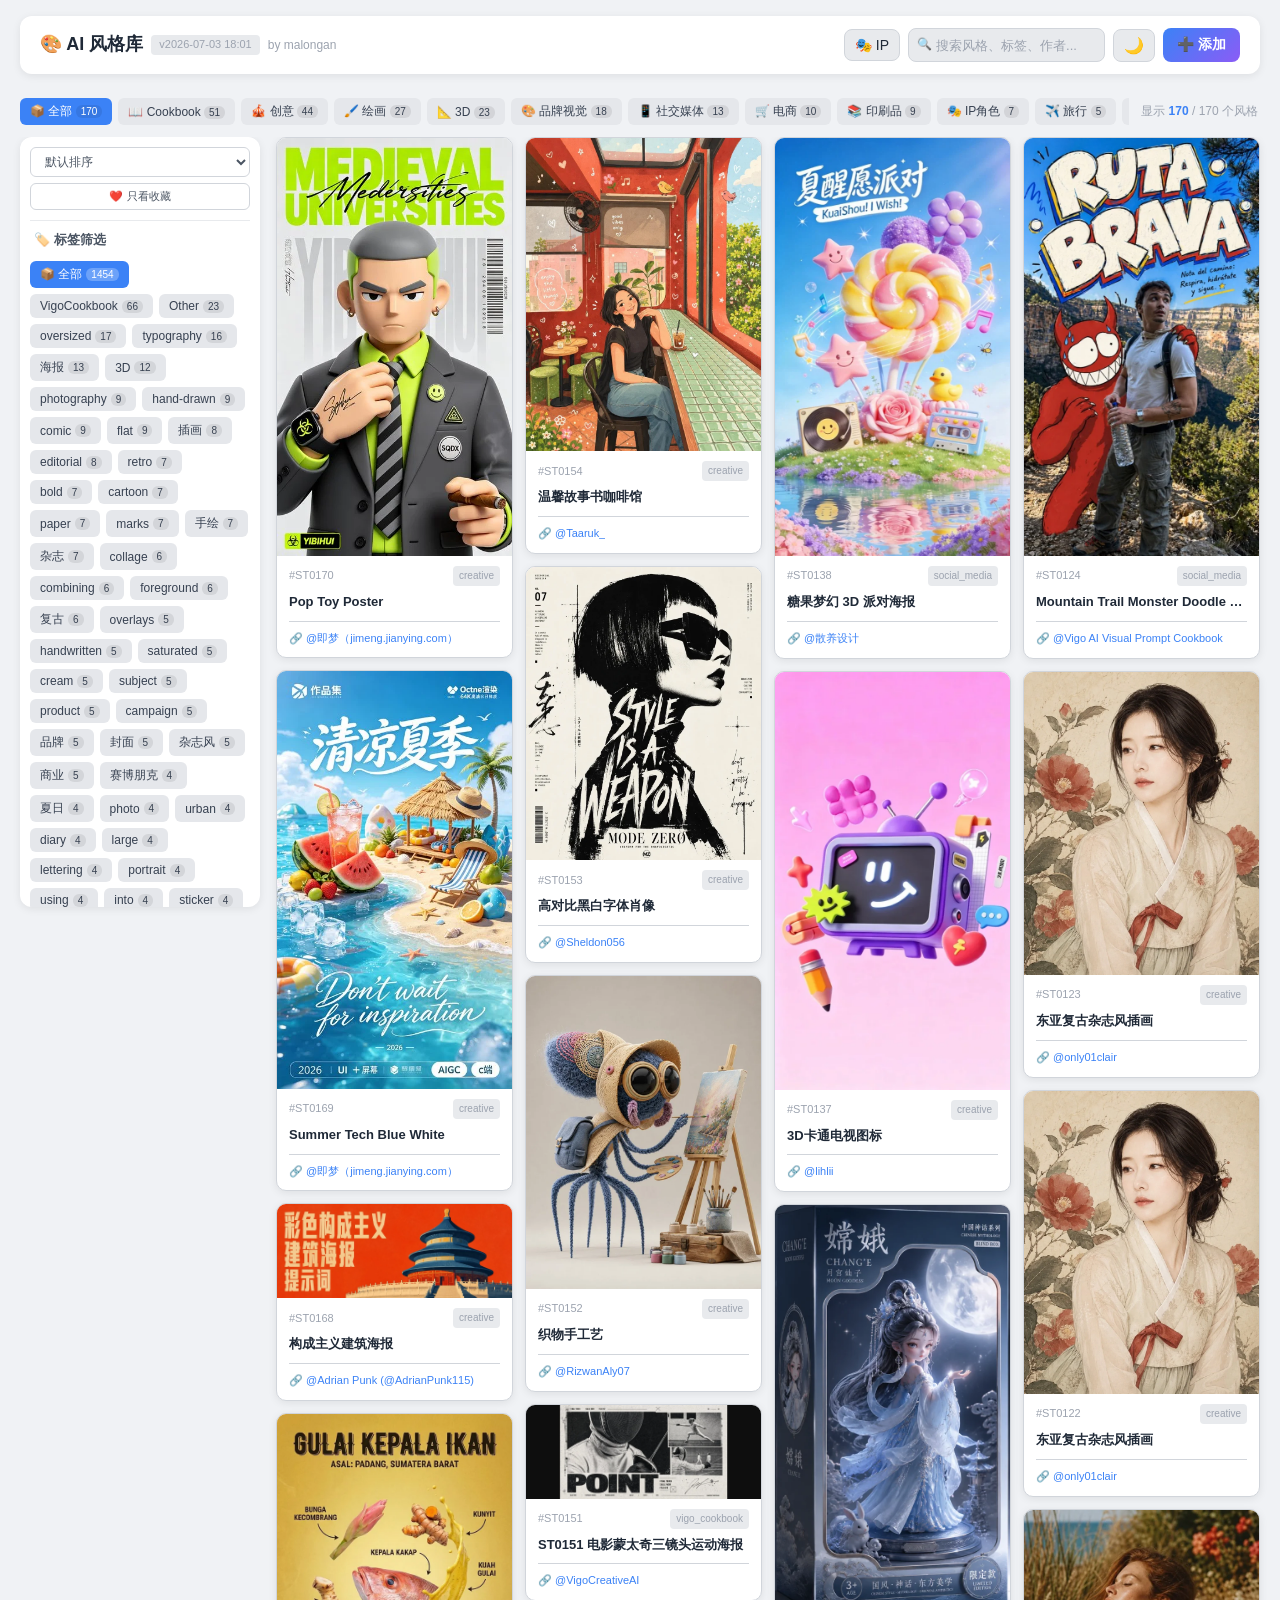
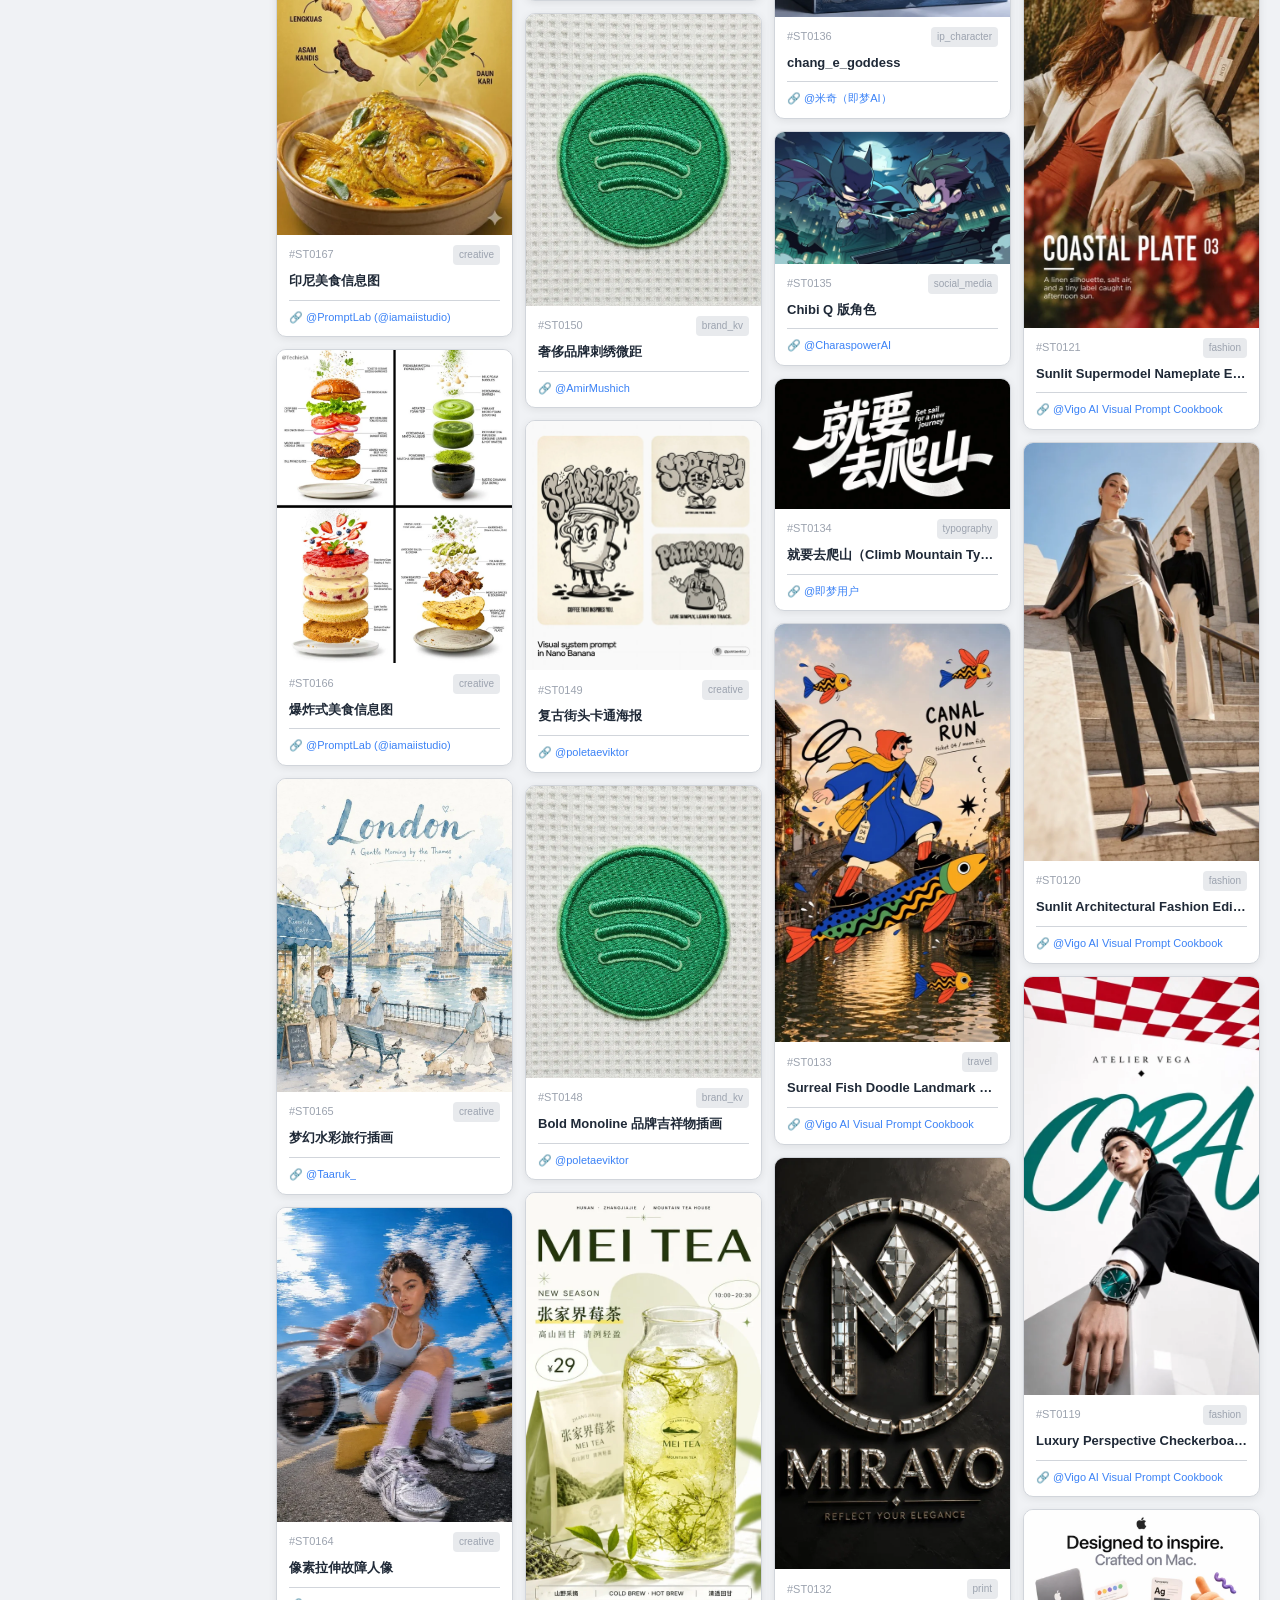
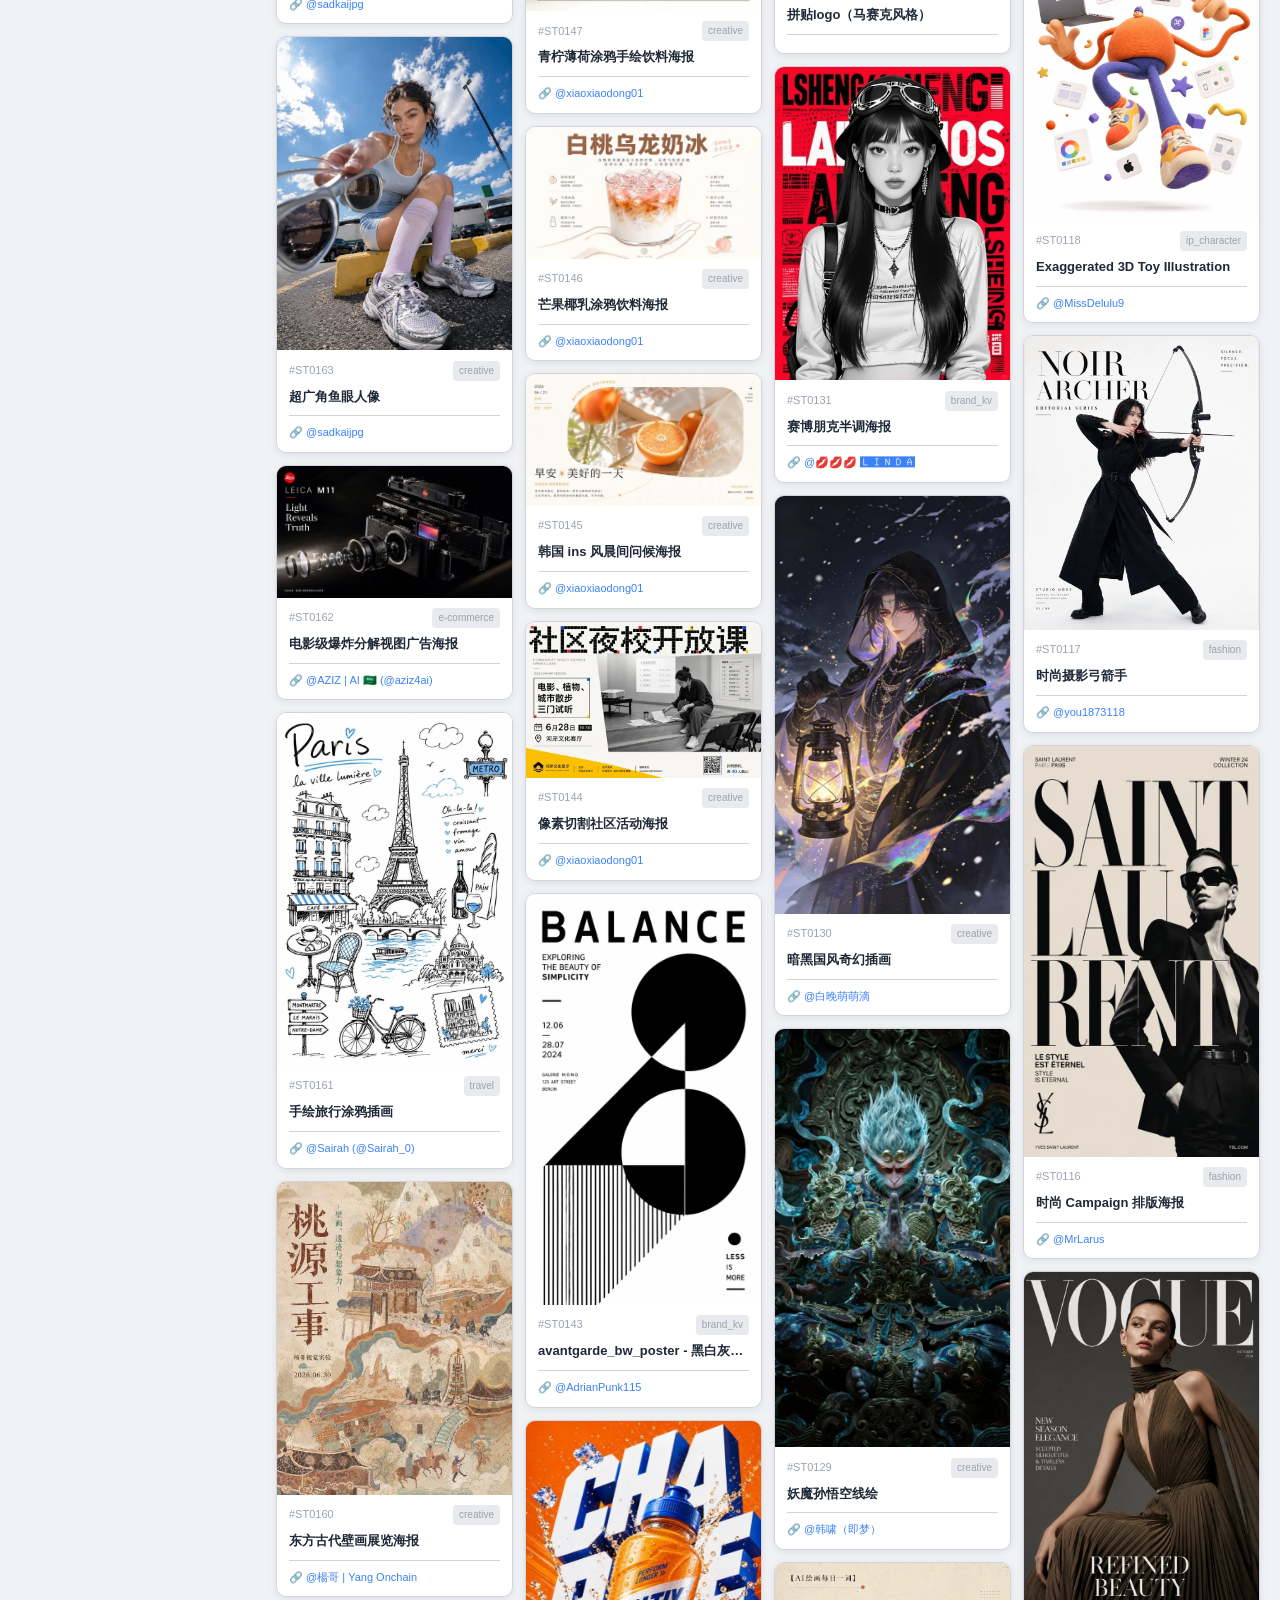
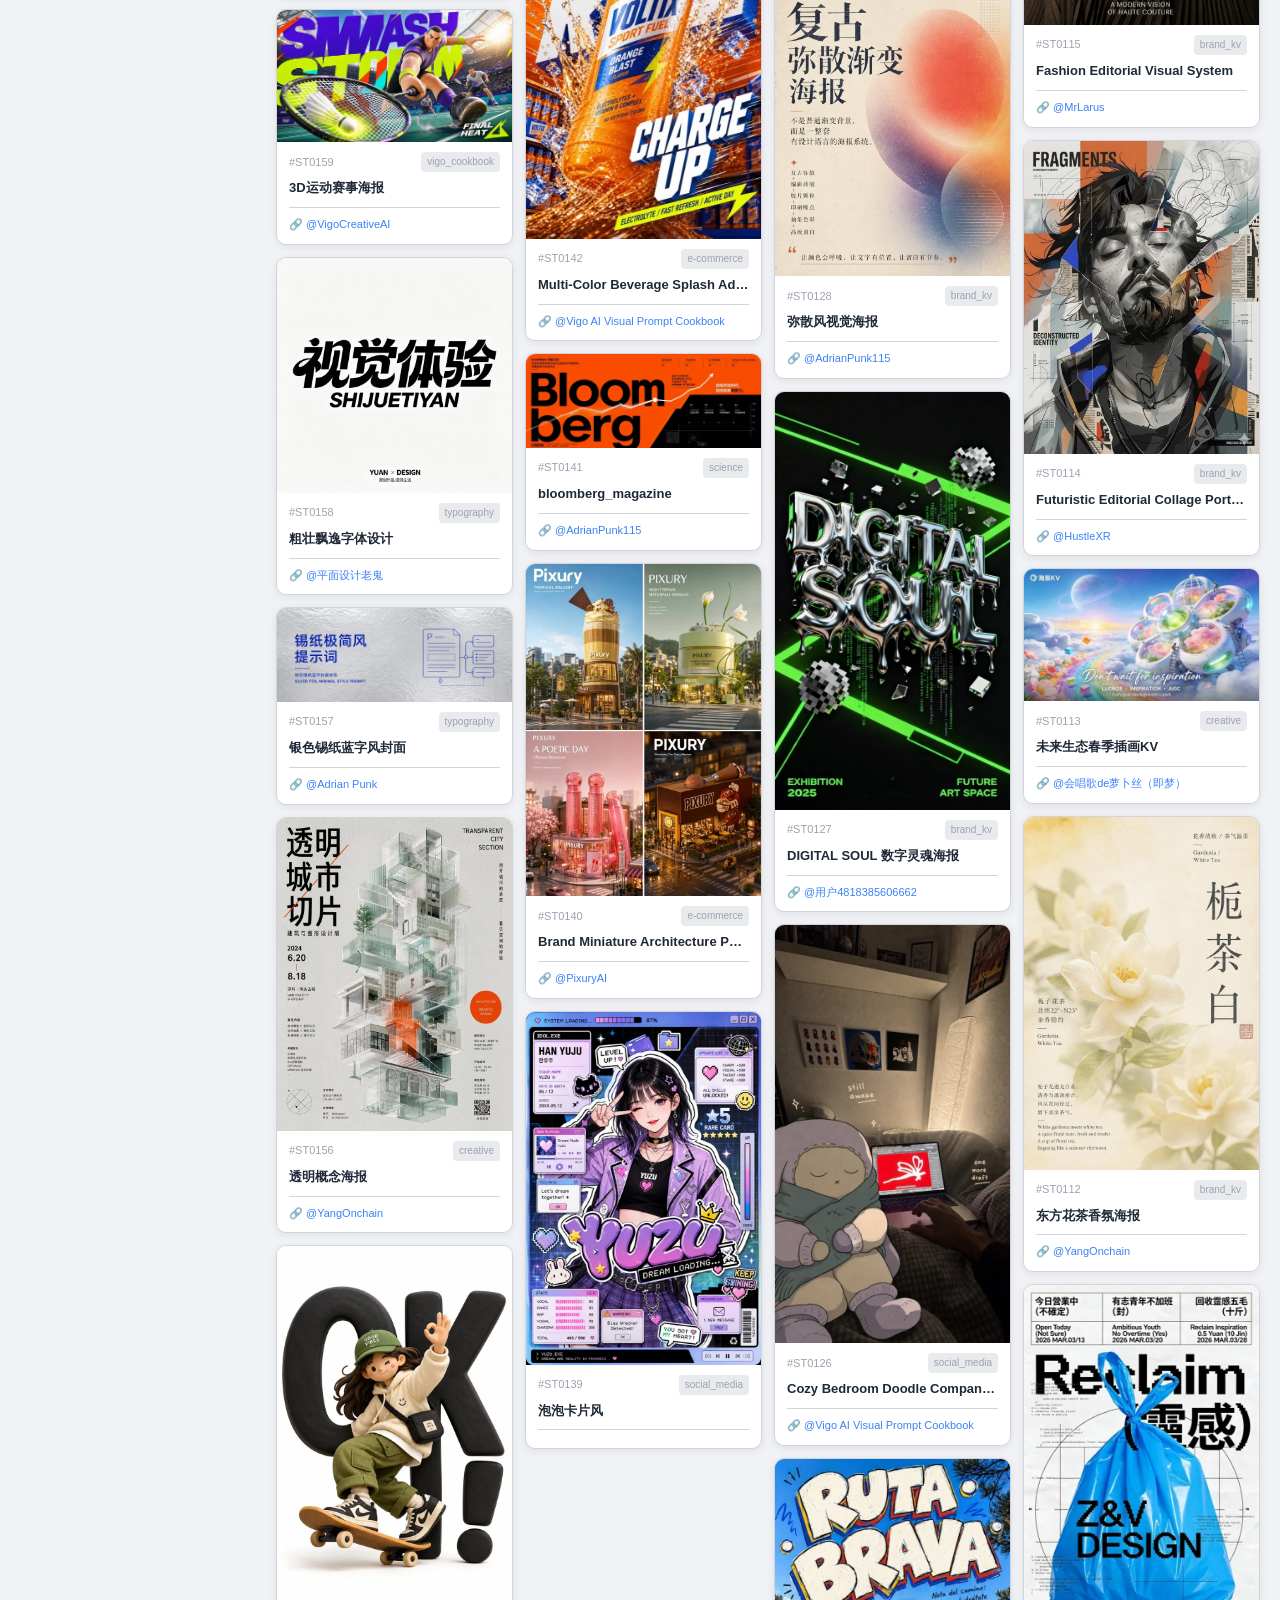
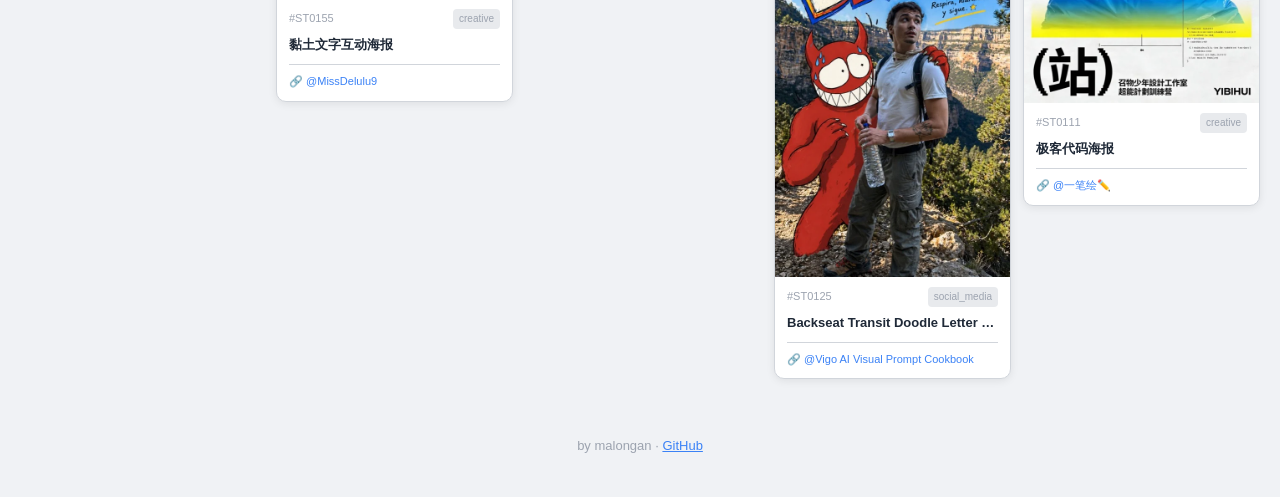
==== commit 8e9500a6: "auto-sync: update IP gallery" ====
--- a/gallery.html
+++ b/gallery.html
@@ -1 +1,26 @@
-<!DOCTYPE html><html lang="zh-CN"><head><meta charset="UTF-8"><meta name="viewport" content="width=device-width, initial-scale=1.0"><title>AI 风格画廊 (170 个风格)</title><meta name="description" content="AI 风格画廊 — 收集 170 个 AI 绘画风格提示词，涵盖品牌KV、社交媒体、IP角色、时尚、创意等多种分类。支持预览、搜索、标签筛选、收藏。"><meta name="keywords" content="AI绘画,风格提示词,Stable Diffusion,Midjourney,AI画廊,提示词库"><meta name="author" content="malongan"><meta property="og:title" content="AI 风格画廊 (170 个风格)"><meta property="og:description" content="AI 风格画廊 — 收集 170 个 AI 绘画风格提示词，涵盖品牌KV、社交媒体、IP角色、时尚、创意等多种分类。支持预览、搜索、标签筛选、收藏。"><meta property="og:url" content="https://malongan.github.io/style-source/gallery.html"><meta property="og:type" content="website"><meta property="og:image" content="https://malongan.github.io/style-source/images/styles_previews/avantgarde_bw_poster_44361c82.webp"><meta name="twitter:card" content="summary_large_image"><meta name="twitter:title" content="AI 风格画廊 v0.7.0-9-g486431a-dirty"><meta name="twitter:description" content="AI 风格画廊 — 收集 170 个 AI 绘画风格提示词，涵盖品牌KV、社交媒体、IP角色、时尚、创意等多种分类。支持预览、搜索、标签筛选、收藏。"><meta name="twitter:image" content="https://malongan.github.io/style-source/images/styles_previews/avantgarde_bw_poster_44361c82.webp"><link rel="canonical" href="https://malongan.github.io/style-source/gallery.html"><link rel="icon" href="data:image/svg+xml,<svg xmlns=%22http://www.w3.org/2000/svg%22 viewBox=%220 0 100 100%22><text y=%22.9em%22 font-size=%2290%22>🎨</text></svg>"><link rel="preconnect" href="https://malongan.github.io" crossorigin><link rel="preload" href="gallery.css?v=202607031801" as="style"><link rel="preload" href="gallery-runtime.js?v=202607031801" as="script"><link rel="stylesheet" href="gallery.css?v=202607031801"><style>/* ★ 首屏关键样式（防 FOUC，完整样式从 gallery.css 加载） */:root { --bg-primary:#f0f2f5;--bg-card:#fff;--text-primary:#1f2937;--text-muted:#9ca3af;--accent-color:#3b82f6; }[data-theme="dark"] { --bg-primary:#111827;--bg-card:#1f2937;--text-primary:#f9fafb;--accent-color:#60a5fa; }* { margin:0;padding:0;box-sizing:border-box; }body { font-family:-apple-system,BlinkMacSystemFont,'Segoe UI',Roboto,sans-serif;background:var(--bg-primary);color:var(--text-primary); }#app { display:none; }.loading-skeleton { padding:20px 0;text-align:center;color:var(--text-muted); }</style><noscript><link rel="stylesheet" href="gallery.css?v=202607031801"></noscript></head><body><div id="loading" class="loading-skeleton"><div class="skeleton-grid"><div class="skeleton-card"><div class="skeleton-image"></div><div class="skeleton-bar" style="width:32%"></div><div class="skeleton-bar" style="width:82%"></div></div><div class="skeleton-card"><div class="skeleton-image"></div><div class="skeleton-bar" style="width:47%"></div><div class="skeleton-bar" style="width:75%"></div></div><div class="skeleton-card"><div class="skeleton-image"></div><div class="skeleton-bar" style="width:33%"></div><div class="skeleton-bar" style="width:80%"></div></div><div class="skeleton-card"><div class="skeleton-image"></div><div class="skeleton-bar" style="width:52%"></div><div class="skeleton-bar" style="width:79%"></div></div><div class="skeleton-card"><div class="skeleton-image"></div><div class="skeleton-bar" style="width:33%"></div><div class="skeleton-bar" style="width:59%"></div></div><div class="skeleton-card"><div class="skeleton-image"></div><div class="skeleton-bar" style="width:29%"></div><div class="skeleton-bar" style="width:74%"></div></div><div class="skeleton-card"><div class="skeleton-image"></div><div class="skeleton-bar" style="width:46%"></div><div class="skeleton-bar" style="width:57%"></div></div><div class="skeleton-card"><div class="skeleton-image"></div><div class="skeleton-bar" style="width:49%"></div><div class="skeleton-bar" style="width:81%"></div></div><div class="skeleton-card"><div class="skeleton-image"></div><div class="skeleton-bar" style="width:25%"></div><div class="skeleton-bar" style="width:77%"></div></div><div class="skeleton-card"><div class="skeleton-image"></div><div class="skeleton-bar" style="width:43%"></div><div class="skeleton-bar" style="width:58%"></div></div></div><div class="skeleton-loading-text">🔄 加载风格画廊...</div></div><div class="container" id="app" style="display:none"><!-- Header --><header class="header"><div class="header-left"><h1 class="header-title">🎨 AI 风格库 <span class="header-update" id="headerVersion">v2026-07-03 18:01</span><span class="header-author">by malongan</span></h1></div><div class="header-right"><a href="./../ip_gallery/index.html" target="_blank" class="header-nav-link" title="IP 图库">🎭 IP</a><div class="search-box"><span class="search-icon">🔍</span><input type="text" id="searchInput" placeholder="搜索风格、标签、作者..." autofocus><span class="search-clear" id="searchClear" style="display:none;">✕</span></div><button class="theme-toggle" id="themeToggle" title="切换主题">🌙</button></div></header><!-- 分类固定栏（sticky）：左分类 + 右计数 --><div class="category-bar" id="categoryBar"><div class="category-filter" id="categoryFilter"><!-- 由 renderCategoryFilters() 动态填充 --></div><span class="result-count"> 显示 <span class="count-num" id="countVisible">170</span> / <span class="count-total" id="countTotal">170</span> 个风格 </span></div><!-- 主布局：左侧标签 + 右侧内容 --><div class="main-layout"><!-- 左侧侧边栏：排序+收藏 + 标签 --><aside class="sidebar"><div class="sidebar-section"><div class="sidebar-actions"><select id="sortSelect" class="sort-select"><option value="default">默认排序</option><option value="newest">🆕 最新添加</option><option value="name-asc">📄 名称 A-Z</option><option value="name-desc">📄 名称 Z-A</option><option value="favorites">❤️ 已收藏优先</option></select><div class="sidebar-action-row"><button class="filter-btn" id="filterFavorites">❤️ 只看收藏</button><button class="filter-btn clear-filter-btn" id="clearFilters" style="display:none;">✕ 清除</button></div></div><div class="sidebar-divider"></div><h3 class="sidebar-title">🏷️ 标签筛选</h3><div class="tag-list"><!-- 标签由 JS 动态生成 --></div></div></aside><!-- 右侧内容区：风格卡片网格 --><div class="content-area"><div id="gallery" class="gallery-grid"><!-- renderGallery 将在此生成 .style-card --></div></div></div><!-- Lightbox 详情弹窗 --><div class="lightbox" id="lightbox"><button class="lightbox-nav lightbox-nav-prev" id="lightboxPrev" title="上一个 (←)">◀</button><button class="lightbox-nav lightbox-nav-next" id="lightboxNext" title="下一个 (→)">▶</button><div class="lightbox-card"><div class="lightbox-image-wrap"><picture><source srcset="" type="image/webp" class="lightbox-source"><img src="" alt="" class="lightbox-image"></picture><button class="lightbox-close" id="lightboxClose">✕</button></div><div class="lightbox-body"><div class="lightbox-title-row"><h2 class="lightbox-title"></h2><div style="display:flex;align-items:center;gap:8px;"><span class="lightbox-index"></span><button class="favorite-btn lightbox-fav-btn" title="收藏">收藏</button><button class="copy-prompt-btn lightbox-copy-btn" title="复制提示词" data-id="">📋 复制提示词</button></div></div><div class="lightbox-content"><div class="lightbox-section lightbox-summary-section"><h4 class="lightbox-section-title">💡 一句话理解</h4><p class="lightbox-summary"></p></div><div class="lightbox-section lightbox-triggers-section"><h4 class="lightbox-section-title">🎯 触发词</h4><p class="lightbox-triggers"></p></div><div class="lightbox-section lightbox-features-section"><h4 class="lightbox-section-title">✨ 核心特点</h4><ul class="lightbox-features"></ul></div><div class="lightbox-section lightbox-tags-section"><h4 class="lightbox-section-title">🏷️ 标签</h4><div class="lightbox-tags"></div></div><div class="lightbox-section lightbox-link-section"><a href="#" target="_blank" class="lightbox-link"></a></div></div></div></div></div></div><!-- Footer --><div class="footer" style="text-align:center; padding:40px 20px; color:var(--text-muted); font-size:13px;"><p>by malongan · <a href="https://github.com/malongan/style-source" target="_blank" style="color:var(--accent-color)">GitHub</a></p></div><!-- 回到顶部按钮 --><button class="back-to-top" id="backToTop" title="回到顶部">↑</button><script>/* ★ 图片加载失败时的兜底 HTML */window.__FALLBACK_IMG__ = '<div class="img-fallback" style="width:100%;aspect-ratio:3/4;background:var(--bg-secondary);display:flex;align-items:center;justify-content:center;color:var(--text-muted);font-size:12px;">图片加载失败</div>';</script><script defer src="gallery-runtime.js?v=202607031801"></script></body></html>+<!DOCTYPE html><html lang="zh-CN"><head><meta charset="UTF-8"><meta name="viewport" content="width=device-width, initial-scale=1.0"><title>AI 风格画廊 (170 个风格)</title><meta name="description" content="AI 风格画廊 — 收集 170 个 AI 绘画风格提示词，涵盖品牌KV、社交媒体、IP角色、时尚、创意等多种分类。支持预览、搜索、标签筛选、收藏。"><meta name="keywords" content="AI绘画,风格提示词,Stable Diffusion,Midjourney,AI画廊,提示词库"><meta name="author" content="malongan"><meta property="og:title" content="AI 风格画廊 (170 个风格)"><meta property="og:description" content="AI 风格画廊 — 收集 170 个 AI 绘画风格提示词，涵盖品牌KV、社交媒体、IP角色、时尚、创意等多种分类。支持预览、搜索、标签筛选、收藏。"><meta property="og:url" content="https://malongan.github.io/style-source/gallery.html"><meta property="og:type" content="website"><meta property="og:image" content="https://malongan.github.io/style-source/images/styles_previews/avantgarde_bw_poster_44361c82.webp"><meta name="twitter:card" content="summary_large_image"><meta name="twitter:title" content="AI 风格画廊 v0.7.0-9-g486431a-dirty"><meta name="twitter:description" content="AI 风格画廊 — 收集 170 个 AI 绘画风格提示词，涵盖品牌KV、社交媒体、IP角色、时尚、创意等多种分类。支持预览、搜索、标签筛选、收藏。"><meta name="twitter:image" content="https://malongan.github.io/style-source/images/styles_previews/avantgarde_bw_poster_44361c82.webp"><link rel="canonical" href="https://malongan.github.io/style-source/gallery.html"><link rel="icon" href="data:image/svg+xml,<svg xmlns=%22http://www.w3.org/2000/svg%22 viewBox=%220 0 100 100%22><text y=%22.9em%22 font-size=%2290%22>🎨</text></svg>"><link rel="preconnect" href="https://malongan.github.io" crossorigin><link rel="preload" href="gallery.css?v=202607031801" as="style"><link rel="preload" href="gallery-runtime.js?v=202607031801" as="script"><link rel="stylesheet" href="gallery.css?v=202607031801"><style>/* ★ 首屏关键样式（防 FOUC，完整样式从 gallery.css 加载） */:root { --bg-primary:#f0f2f5;--bg-card:#fff;--text-primary:#1f2937;--text-muted:#9ca3af;--accent-color:#3b82f6; }[data-theme="dark"] { --bg-primary:#111827;--bg-card:#1f2937;--text-primary:#f9fafb;--accent-color:#60a5fa; }* { margin:0;padding:0;box-sizing:border-box; }body { font-family:-apple-system,BlinkMacSystemFont,'Segoe UI',Roboto,sans-serif;background:var(--bg-primary);color:var(--text-primary); }#app { display:none; }.loading-skeleton { padding:20px 0;text-align:center;color:var(--text-muted); }</style><noscript><link rel="stylesheet" href="gallery.css?v=202607031801"></noscript></head><body><div id="loading" class="loading-skeleton"><div class="skeleton-grid"><div class="skeleton-card"><div class="skeleton-image"></div><div class="skeleton-bar" style="width:32%"></div><div class="skeleton-bar" style="width:82%"></div></div><div class="skeleton-card"><div class="skeleton-image"></div><div class="skeleton-bar" style="width:47%"></div><div class="skeleton-bar" style="width:75%"></div></div><div class="skeleton-card"><div class="skeleton-image"></div><div class="skeleton-bar" style="width:33%"></div><div class="skeleton-bar" style="width:80%"></div></div><div class="skeleton-card"><div class="skeleton-image"></div><div class="skeleton-bar" style="width:52%"></div><div class="skeleton-bar" style="width:79%"></div></div><div class="skeleton-card"><div class="skeleton-image"></div><div class="skeleton-bar" style="width:33%"></div><div class="skeleton-bar" style="width:59%"></div></div><div class="skeleton-card"><div class="skeleton-image"></div><div class="skeleton-bar" style="width:29%"></div><div class="skeleton-bar" style="width:74%"></div></div><div class="skeleton-card"><div class="skeleton-image"></div><div class="skeleton-bar" style="width:46%"></div><div class="skeleton-bar" style="width:57%"></div></div><div class="skeleton-card"><div class="skeleton-image"></div><div class="skeleton-bar" style="width:49%"></div><div class="skeleton-bar" style="width:81%"></div></div><div class="skeleton-card"><div class="skeleton-image"></div><div class="skeleton-bar" style="width:25%"></div><div class="skeleton-bar" style="width:77%"></div></div><div class="skeleton-card"><div class="skeleton-image"></div><div class="skeleton-bar" style="width:43%"></div><div class="skeleton-bar" style="width:58%"></div></div></div><div class="skeleton-loading-text">🔄 加载风格画廊...</div></div><div class="container" id="app" style="display:none"><!-- Header --><header class="header"><div class="header-left"><h1 class="header-title">🎨 AI 风格库 <span class="header-update" id="headerVersion">v2026-07-03 18:01</span><span class="header-author">by malongan</span></h1></div><div class="header-right"><a href="./../ip_gallery/index.html" target="_blank" class="header-nav-link" title="IP 图库">🎭 IP</a><div class="search-box"><span class="search-icon">🔍</span><input type="text" id="searchInput" placeholder="搜索风格、标签、作者..." autofocus><span class="search-clear" id="searchClear" style="display:none;">✕</span></div><button class="theme-toggle" id="themeToggle" title="切换主题">🌙</button><button class="add-style-btn" id="addStyleBtn" title="添加素材">➕ 添加</button></div></header><!-- 分类固定栏（sticky）：左分类 + 右计数 --><div class="category-bar" id="categoryBar"><div class="category-filter" id="categoryFilter"><!-- 由 renderCategoryFilters() 动态填充 --></div><span class="result-count"> 显示 <span class="count-num" id="countVisible">170</span> / <span class="count-total" id="countTotal">170</span> 个风格 </span></div><!-- 主布局：左侧标签 + 右侧内容 --><div class="main-layout"><!-- 左侧侧边栏：排序+收藏 + 标签 --><aside class="sidebar"><div class="sidebar-section"><div class="sidebar-actions"><select id="sortSelect" class="sort-select"><option value="default">默认排序</option><option value="newest">🆕 最新添加</option><option value="name-asc">📄 名称 A-Z</option><option value="name-desc">📄 名称 Z-A</option><option value="favorites">❤️ 已收藏优先</option></select><div class="sidebar-action-row"><button class="filter-btn" id="filterFavorites">❤️ 只看收藏</button><button class="filter-btn clear-filter-btn" id="clearFilters" style="display:none;">✕ 清除</button></div></div><div class="sidebar-divider"></div><h3 class="sidebar-title">🏷️ 标签筛选</h3><div class="tag-list"><!-- 标签由 JS 动态生成 --></div></div></aside><!-- 右侧内容区：风格卡片网格 --><div class="content-area"><div id="gallery" class="gallery-grid"><!-- renderGallery 将在此生成 .style-card --></div></div></div><!-- Lightbox 详情弹窗 --><div class="lightbox" id="lightbox"><button class="lightbox-nav lightbox-nav-prev" id="lightboxPrev" title="上一个 (←)">◀</button><button class="lightbox-nav lightbox-nav-next" id="lightboxNext" title="下一个 (→)">▶</button><div class="lightbox-card"><div class="lightbox-image-wrap"><picture><source srcset="" type="image/webp" class="lightbox-source"><img src="" alt="" class="lightbox-image"></picture><button class="lightbox-close" id="lightboxClose">✕</button></div><div class="lightbox-body"><div class="lightbox-title-row"><h2 class="lightbox-title"></h2><div style="display:flex;align-items:center;gap:8px;"><span class="lightbox-index"></span><button class="favorite-btn lightbox-fav-btn" title="收藏">收藏</button><button class="copy-prompt-btn lightbox-copy-btn" title="复制提示词" data-id="">📋 复制提示词</button></div></div><div class="lightbox-content"><div class="lightbox-section lightbox-summary-section"><h4 class="lightbox-section-title">💡 一句话理解</h4><p class="lightbox-summary"></p></div><div class="lightbox-section lightbox-triggers-section"><h4 class="lightbox-section-title">🎯 触发词</h4><p class="lightbox-triggers"></p></div><div class="lightbox-section lightbox-features-section"><h4 class="lightbox-section-title">✨ 核心特点</h4><ul class="lightbox-features"></ul></div><div class="lightbox-section lightbox-tags-section"><h4 class="lightbox-section-title">🏷️ 标签</h4><div class="lightbox-tags"></div></div><div class="lightbox-section lightbox-link-section"><a href="#" target="_blank" class="lightbox-link"></a></div></div></div></div></div></div><!-- 添加素材弹窗 -->
+<div class="style-modal-overlay" id="addStyleOverlay" style="display:none">
+  <div class="style-modal">
+    <div class="style-modal-header"><h2>➕ 添加风格素材</h2><button class="style-modal-close" id="addStyleClose">✕</button></div>
+    <div class="style-modal-body">
+      <div class="style-form-row"><label>名称 *</label><input type="text" id="asName" placeholder="如：温馨故事书咖啡馆"></div>
+      <div class="style-form-row"><label>分类 *</label><select id="asCategory"><option value="brand_kv">品牌KV</option><option value="creative">创意特殊</option><option value="e-commerce">电商</option><option value="fashion">时尚美容</option><option value="ip_character">IP/角色</option><option value="print">印刷品</option><option value="science">科研专业</option><option value="social_media">社交媒体</option><option value="travel">旅行城市</option><option value="typography">字体</option><option value="vigo_cookbook">Vigo Cookbook</option></select></div>
+      <div class="style-form-row"><label>一句话理解</label><input type="text" id="asSummary" placeholder="如：温馨治愈的绘本风格咖啡馆插画"></div>
+      <div class="style-form-row"><label>标签（逗号分隔）</label><input type="text" id="asTags" placeholder="故事书插画, 咖啡馆, 治愈, 温暖"></div>
+      <div class="style-form-row"><label>触发词（逗号分隔）</label><input type="text" id="asTriggers" placeholder="温馨故事书插画, 咖啡馆治愈"></div>
+      <div class="style-form-row"><label>提示词 Prompt *</label><textarea id="asPrompt" rows="6" placeholder="粘贴完整提示词模板，变量用 {变量名}"></textarea></div>
+      <div class="style-form-row"><label>比例</label><input type="text" id="asRatio" placeholder="3:4 / 9:16 / 1:1"></div>
+      <div class="style-form-row"><label>来源链接 / 作者（可选）</label><div style="display:flex;gap:8px;"><input type="text" id="asSourceUrl" placeholder="https://x.com/xxx" style="flex:1"><input type="text" id="asSourceAuthor" placeholder="@作者" style="flex:1"></div></div>
+      <div class="style-form-row"><label>预览图（可选，≤ 5MB，Ctrl+V 可粘贴）</label>
+        <div class="as-upload-area" id="asUploadArea" tabindex="0">
+          <div class="as-upload-text">🖼️ 点击选择 或 Ctrl+V 粘贴预览图</div>
+          <input type="file" id="asImageInput" accept="image/*" style="display:none">
+        </div>
+        <div class="as-preview-wrap" id="asPreviewWrap" style="display:none"><img id="asPreview" alt="预览"><button type="button" id="asRemoveImg">✕ 移除</button></div>
+      </div>
+      <div class="style-form-row"><label>GitHub Token（首次填，自动保存到本机）</label><input type="password" id="asToken" placeholder="github_pat_... 或 ghp_..."><div style="font-size:12px;color:#9ca3af;">需要仓库写入权限（contents:write），仅存浏览器本地。<a href="https://github.com/settings/tokens" target="_blank" style="color:#3b82f6;">去 GitHub 生成 →</a></div></div>
+    </div>
+    <div class="style-modal-footer"><button class="style-btn-cancel" id="asCancel">取消</button><button class="style-btn-submit" id="asSubmit">🚀 添加并发布</button></div>
+  </div>
+</div>
+<!-- Footer --><div class="footer" style="text-align:center; padding:40px 20px; color:var(--text-muted); font-size:13px;"><p>by malongan · <a href="https://github.com/malongan/style-source" target="_blank" style="color:var(--accent-color)">GitHub</a></p></div><!-- 回到顶部按钮 --><button class="back-to-top" id="backToTop" title="回到顶部">↑</button><script>/* ★ 图片加载失败时的兜底 HTML */window.__FALLBACK_IMG__ = '<div class="img-fallback" style="width:100%;aspect-ratio:3/4;background:var(--bg-secondary);display:flex;align-items:center;justify-content:center;color:var(--text-muted);font-size:12px;">图片加载失败</div>';</script><script defer src="gallery-runtime.js?v=202607031801"></script></body></html>
--- a/gallery.css
+++ b/gallery.css
@@ -1297,3 +1297,91 @@
   box-shadow: 0 6px 16px rgba(96,165,250,0.5);
 }
 
+/* ========== 添加素材弹窗 ========== */
+.add-style-btn {
+  padding: 8px 14px;
+  border: none;
+  border-radius: 8px;
+  background: linear-gradient(135deg, #3b82f6, #8b5cf6);
+  color: #fff;
+  font-size: 14px;
+  font-weight: 600;
+  cursor: pointer;
+  transition: transform .15s, box-shadow .2s;
+  white-space: nowrap;
+}
+.add-style-btn:hover { transform: translateY(-1px); box-shadow: 0 4px 12px rgba(59,130,246,.4); }
+.style-modal-overlay {
+  position: fixed; inset: 0; z-index: 1000;
+  background: rgba(0,0,0,.5);
+  display: flex; align-items: center; justify-content: center;
+  padding: 20px;
+}
+.style-modal {
+  background: var(--bg-card); color: var(--text-primary);
+  border-radius: 14px; max-width: 620px; width: 100%;
+  max-height: 92vh; overflow-y: auto;
+  box-shadow: 0 20px 50px rgba(0,0,0,.3);
+}
+.style-modal-header {
+  display: flex; align-items: center; justify-content: space-between;
+  padding: 16px 20px; border-bottom: 1px solid var(--border-color, #e5e7eb);
+  position: sticky; top: 0; background: var(--bg-card); z-index: 2;
+}
+.style-modal-header h2 { font-size: 18px; margin: 0; }
+.style-modal-close {
+  border: none; background: transparent; color: var(--text-muted);
+  font-size: 18px; cursor: pointer; padding: 4px 8px; border-radius: 6px;
+}
+.style-modal-close:hover { background: rgba(0,0,0,.06); }
+.style-modal-body { padding: 18px 20px; }
+.style-form-row { margin-bottom: 14px; }
+.style-form-row label { display: block; font-size: 13px; font-weight: 600; margin-bottom: 6px; color: var(--text-primary); }
+.style-form-row input[type="text"],
+.style-form-row input[type="password"],
+.style-form-row select,
+.style-form-row textarea {
+  width: 100%; padding: 9px 12px; border: 1px solid var(--border-color, #d1d5db);
+  border-radius: 8px; font-size: 14px; background: var(--bg-input, #fff);
+  color: var(--text-primary); outline: none; box-sizing: border-box;
+}
+.style-form-row input:focus, .style-form-row select:focus, .style-form-row textarea:focus {
+  border-color: #3b82f6; box-shadow: 0 0 0 3px rgba(59,130,246,.15);
+}
+.style-form-row textarea { resize: vertical; font-family: inherit; }
+.as-upload-area {
+  border: 2px dashed var(--border-color, #d1d5db); border-radius: 10px;
+  padding: 22px 16px; text-align: center; cursor: pointer; transition: border-color .2s, background .2s;
+}
+.as-upload-area:hover, .as-upload-area:focus { border-color: #3b82f6; background: rgba(59,130,246,.05); outline: none; }
+.as-upload-text { font-size: 14px; color: var(--text-muted); }
+.as-preview-wrap { position: relative; display: inline-block; margin-top: 8px; }
+.as-preview-wrap img { max-width: 260px; max-height: 200px; border-radius: 8px; display: block; }
+.as-preview-wrap button {
+  position: absolute; top: 6px; right: 6px; border: none; border-radius: 6px;
+  background: rgba(0,0,0,.65); color: #fff; padding: 4px 8px; cursor: pointer; font-size: 12px;
+}
+.style-modal-footer {
+  display: flex; justify-content: flex-end; gap: 10px;
+  padding: 14px 20px; border-top: 1px solid var(--border-color, #e5e7eb);
+  position: sticky; bottom: 0; background: var(--bg-card);
+}
+.style-btn-cancel {
+  padding: 9px 18px; border: 1px solid var(--border-color, #d1d5db);
+  border-radius: 8px; background: transparent; color: var(--text-primary);
+  cursor: pointer; font-size: 14px;
+}
+.style-btn-submit {
+  padding: 9px 18px; border: none; border-radius: 8px;
+  background: linear-gradient(135deg, #3b82f6, #8b5cf6); color: #fff;
+  cursor: pointer; font-size: 14px; font-weight: 600;
+}
+.style-btn-submit:hover { opacity: .92; }
+.style-btn-submit:disabled { opacity: .6; cursor: not-allowed; }
+[data-theme="dark"] .style-form-row input[type="text"],
+[data-theme="dark"] .style-form-row input[type="password"],
+[data-theme="dark"] .style-form-row select,
+[data-theme="dark"] .style-form-row textarea { background: #1f2937; border-color: #374151; }
+[data-theme="dark"] .style-modal-header { border-color: #374151; }
+[data-theme="dark"] .style-modal-footer { border-color: #374151; }
+
--- a/gallery.css
+++ b/gallery.css
@@ -1297,3 +1297,91 @@
   box-shadow: 0 6px 16px rgba(96,165,250,0.5);
 }
 
+/* ========== 添加素材弹窗 ========== */
+.add-style-btn {
+  padding: 8px 14px;
+  border: none;
+  border-radius: 8px;
+  background: linear-gradient(135deg, #3b82f6, #8b5cf6);
+  color: #fff;
+  font-size: 14px;
+  font-weight: 600;
+  cursor: pointer;
+  transition: transform .15s, box-shadow .2s;
+  white-space: nowrap;
+}
+.add-style-btn:hover { transform: translateY(-1px); box-shadow: 0 4px 12px rgba(59,130,246,.4); }
+.style-modal-overlay {
+  position: fixed; inset: 0; z-index: 1000;
+  background: rgba(0,0,0,.5);
+  display: flex; align-items: center; justify-content: center;
+  padding: 20px;
+}
+.style-modal {
+  background: var(--bg-card); color: var(--text-primary);
+  border-radius: 14px; max-width: 620px; width: 100%;
+  max-height: 92vh; overflow-y: auto;
+  box-shadow: 0 20px 50px rgba(0,0,0,.3);
+}
+.style-modal-header {
+  display: flex; align-items: center; justify-content: space-between;
+  padding: 16px 20px; border-bottom: 1px solid var(--border-color, #e5e7eb);
+  position: sticky; top: 0; background: var(--bg-card); z-index: 2;
+}
+.style-modal-header h2 { font-size: 18px; margin: 0; }
+.style-modal-close {
+  border: none; background: transparent; color: var(--text-muted);
+  font-size: 18px; cursor: pointer; padding: 4px 8px; border-radius: 6px;
+}
+.style-modal-close:hover { background: rgba(0,0,0,.06); }
+.style-modal-body { padding: 18px 20px; }
+.style-form-row { margin-bottom: 14px; }
+.style-form-row label { display: block; font-size: 13px; font-weight: 600; margin-bottom: 6px; color: var(--text-primary); }
+.style-form-row input[type="text"],
+.style-form-row input[type="password"],
+.style-form-row select,
+.style-form-row textarea {
+  width: 100%; padding: 9px 12px; border: 1px solid var(--border-color, #d1d5db);
+  border-radius: 8px; font-size: 14px; background: var(--bg-input, #fff);
+  color: var(--text-primary); outline: none; box-sizing: border-box;
+}
+.style-form-row input:focus, .style-form-row select:focus, .style-form-row textarea:focus {
+  border-color: #3b82f6; box-shadow: 0 0 0 3px rgba(59,130,246,.15);
+}
+.style-form-row textarea { resize: vertical; font-family: inherit; }
+.as-upload-area {
+  border: 2px dashed var(--border-color, #d1d5db); border-radius: 10px;
+  padding: 22px 16px; text-align: center; cursor: pointer; transition: border-color .2s, background .2s;
+}
+.as-upload-area:hover, .as-upload-area:focus { border-color: #3b82f6; background: rgba(59,130,246,.05); outline: none; }
+.as-upload-text { font-size: 14px; color: var(--text-muted); }
+.as-preview-wrap { position: relative; display: inline-block; margin-top: 8px; }
+.as-preview-wrap img { max-width: 260px; max-height: 200px; border-radius: 8px; display: block; }
+.as-preview-wrap button {
+  position: absolute; top: 6px; right: 6px; border: none; border-radius: 6px;
+  background: rgba(0,0,0,.65); color: #fff; padding: 4px 8px; cursor: pointer; font-size: 12px;
+}
+.style-modal-footer {
+  display: flex; justify-content: flex-end; gap: 10px;
+  padding: 14px 20px; border-top: 1px solid var(--border-color, #e5e7eb);
+  position: sticky; bottom: 0; background: var(--bg-card);
+}
+.style-btn-cancel {
+  padding: 9px 18px; border: 1px solid var(--border-color, #d1d5db);
+  border-radius: 8px; background: transparent; color: var(--text-primary);
+  cursor: pointer; font-size: 14px;
+}
+.style-btn-submit {
+  padding: 9px 18px; border: none; border-radius: 8px;
+  background: linear-gradient(135deg, #3b82f6, #8b5cf6); color: #fff;
+  cursor: pointer; font-size: 14px; font-weight: 600;
+}
+.style-btn-submit:hover { opacity: .92; }
+.style-btn-submit:disabled { opacity: .6; cursor: not-allowed; }
+[data-theme="dark"] .style-form-row input[type="text"],
+[data-theme="dark"] .style-form-row input[type="password"],
+[data-theme="dark"] .style-form-row select,
+[data-theme="dark"] .style-form-row textarea { background: #1f2937; border-color: #374151; }
+[data-theme="dark"] .style-modal-header { border-color: #374151; }
+[data-theme="dark"] .style-modal-footer { border-color: #374151; }
+
--- a/gallery.css
+++ b/gallery.css
@@ -1297,3 +1297,91 @@
   box-shadow: 0 6px 16px rgba(96,165,250,0.5);
 }
 
+/* ========== 添加素材弹窗 ========== */
+.add-style-btn {
+  padding: 8px 14px;
+  border: none;
+  border-radius: 8px;
+  background: linear-gradient(135deg, #3b82f6, #8b5cf6);
+  color: #fff;
+  font-size: 14px;
+  font-weight: 600;
+  cursor: pointer;
+  transition: transform .15s, box-shadow .2s;
+  white-space: nowrap;
+}
+.add-style-btn:hover { transform: translateY(-1px); box-shadow: 0 4px 12px rgba(59,130,246,.4); }
+.style-modal-overlay {
+  position: fixed; inset: 0; z-index: 1000;
+  background: rgba(0,0,0,.5);
+  display: flex; align-items: center; justify-content: center;
+  padding: 20px;
+}
+.style-modal {
+  background: var(--bg-card); color: var(--text-primary);
+  border-radius: 14px; max-width: 620px; width: 100%;
+  max-height: 92vh; overflow-y: auto;
+  box-shadow: 0 20px 50px rgba(0,0,0,.3);
+}
+.style-modal-header {
+  display: flex; align-items: center; justify-content: space-between;
+  padding: 16px 20px; border-bottom: 1px solid var(--border-color, #e5e7eb);
+  position: sticky; top: 0; background: var(--bg-card); z-index: 2;
+}
+.style-modal-header h2 { font-size: 18px; margin: 0; }
+.style-modal-close {
+  border: none; background: transparent; color: var(--text-muted);
+  font-size: 18px; cursor: pointer; padding: 4px 8px; border-radius: 6px;
+}
+.style-modal-close:hover { background: rgba(0,0,0,.06); }
+.style-modal-body { padding: 18px 20px; }
+.style-form-row { margin-bottom: 14px; }
+.style-form-row label { display: block; font-size: 13px; font-weight: 600; margin-bottom: 6px; color: var(--text-primary); }
+.style-form-row input[type="text"],
+.style-form-row input[type="password"],
+.style-form-row select,
+.style-form-row textarea {
+  width: 100%; padding: 9px 12px; border: 1px solid var(--border-color, #d1d5db);
+  border-radius: 8px; font-size: 14px; background: var(--bg-input, #fff);
+  color: var(--text-primary); outline: none; box-sizing: border-box;
+}
+.style-form-row input:focus, .style-form-row select:focus, .style-form-row textarea:focus {
+  border-color: #3b82f6; box-shadow: 0 0 0 3px rgba(59,130,246,.15);
+}
+.style-form-row textarea { resize: vertical; font-family: inherit; }
+.as-upload-area {
+  border: 2px dashed var(--border-color, #d1d5db); border-radius: 10px;
+  padding: 22px 16px; text-align: center; cursor: pointer; transition: border-color .2s, background .2s;
+}
+.as-upload-area:hover, .as-upload-area:focus { border-color: #3b82f6; background: rgba(59,130,246,.05); outline: none; }
+.as-upload-text { font-size: 14px; color: var(--text-muted); }
+.as-preview-wrap { position: relative; display: inline-block; margin-top: 8px; }
+.as-preview-wrap img { max-width: 260px; max-height: 200px; border-radius: 8px; display: block; }
+.as-preview-wrap button {
+  position: absolute; top: 6px; right: 6px; border: none; border-radius: 6px;
+  background: rgba(0,0,0,.65); color: #fff; padding: 4px 8px; cursor: pointer; font-size: 12px;
+}
+.style-modal-footer {
+  display: flex; justify-content: flex-end; gap: 10px;
+  padding: 14px 20px; border-top: 1px solid var(--border-color, #e5e7eb);
+  position: sticky; bottom: 0; background: var(--bg-card);
+}
+.style-btn-cancel {
+  padding: 9px 18px; border: 1px solid var(--border-color, #d1d5db);
+  border-radius: 8px; background: transparent; color: var(--text-primary);
+  cursor: pointer; font-size: 14px;
+}
+.style-btn-submit {
+  padding: 9px 18px; border: none; border-radius: 8px;
+  background: linear-gradient(135deg, #3b82f6, #8b5cf6); color: #fff;
+  cursor: pointer; font-size: 14px; font-weight: 600;
+}
+.style-btn-submit:hover { opacity: .92; }
+.style-btn-submit:disabled { opacity: .6; cursor: not-allowed; }
+[data-theme="dark"] .style-form-row input[type="text"],
+[data-theme="dark"] .style-form-row input[type="password"],
+[data-theme="dark"] .style-form-row select,
+[data-theme="dark"] .style-form-row textarea { background: #1f2937; border-color: #374151; }
+[data-theme="dark"] .style-modal-header { border-color: #374151; }
+[data-theme="dark"] .style-modal-footer { border-color: #374151; }
+
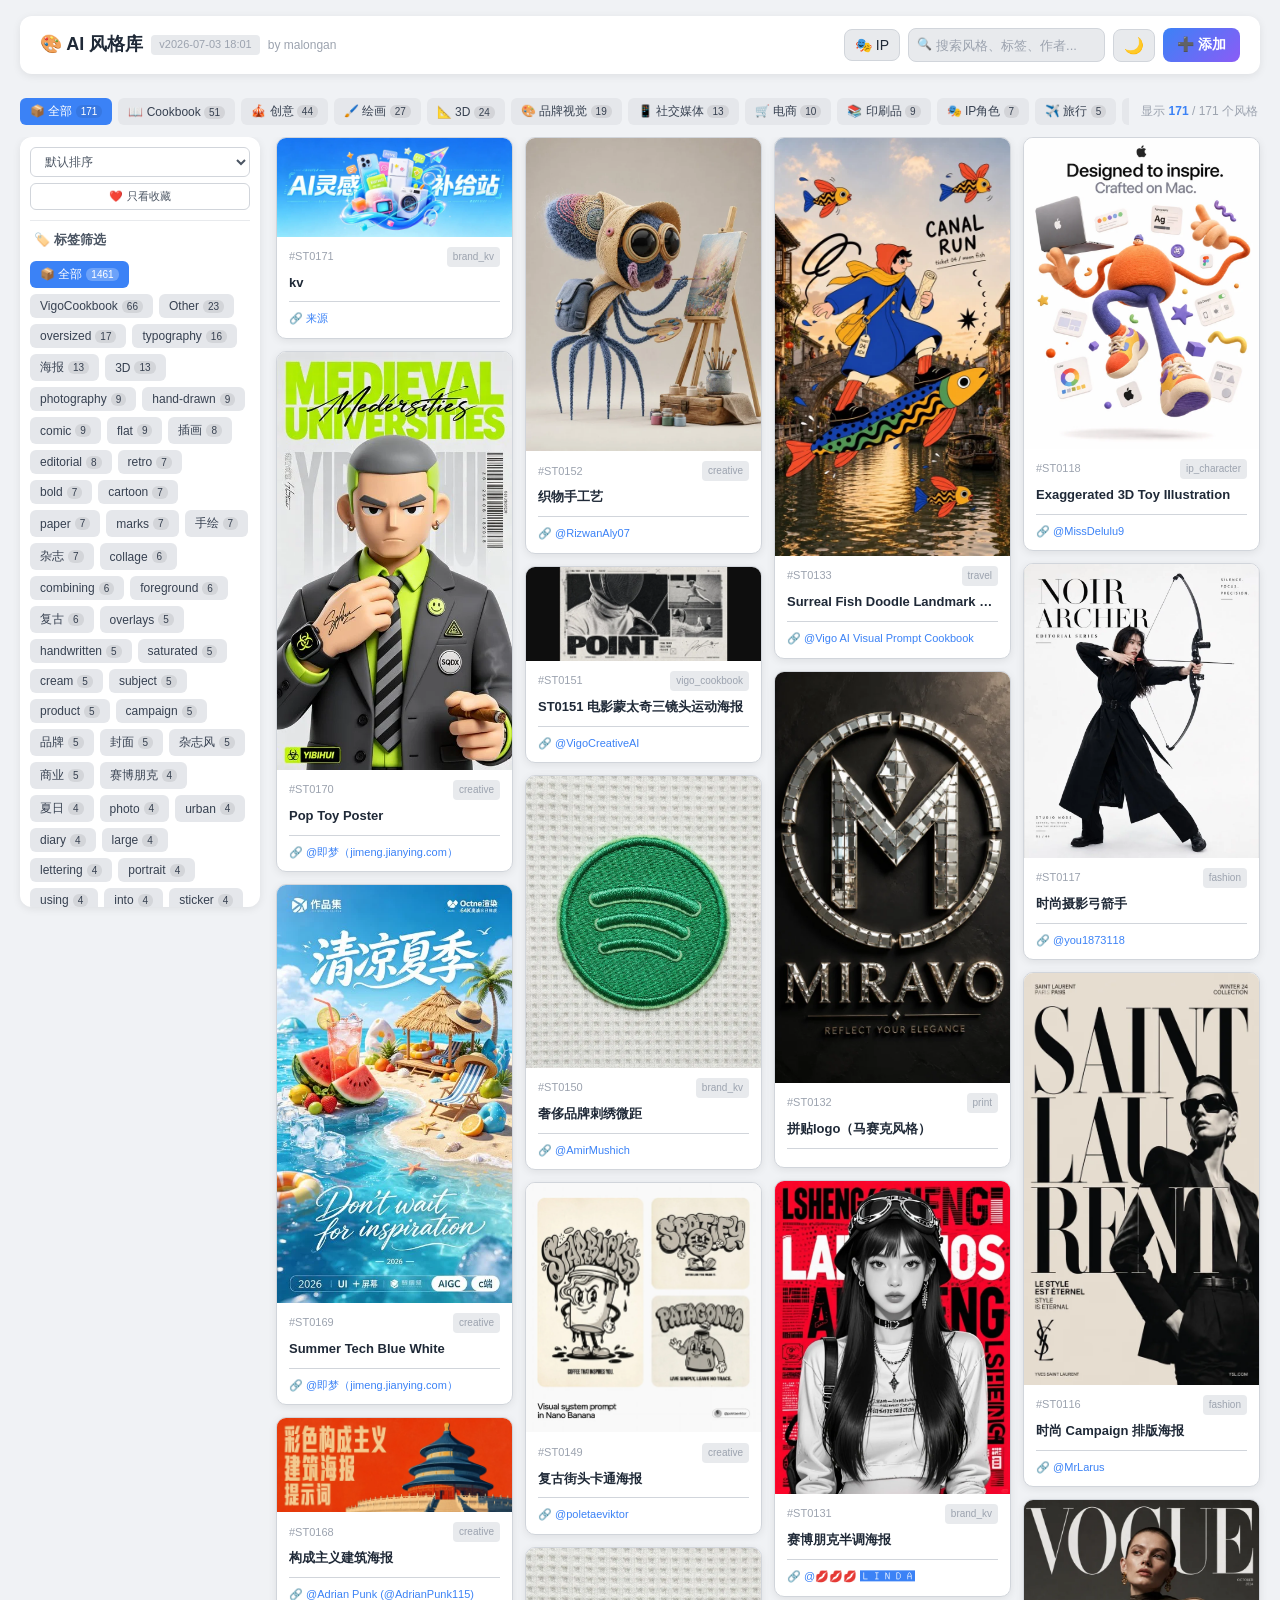
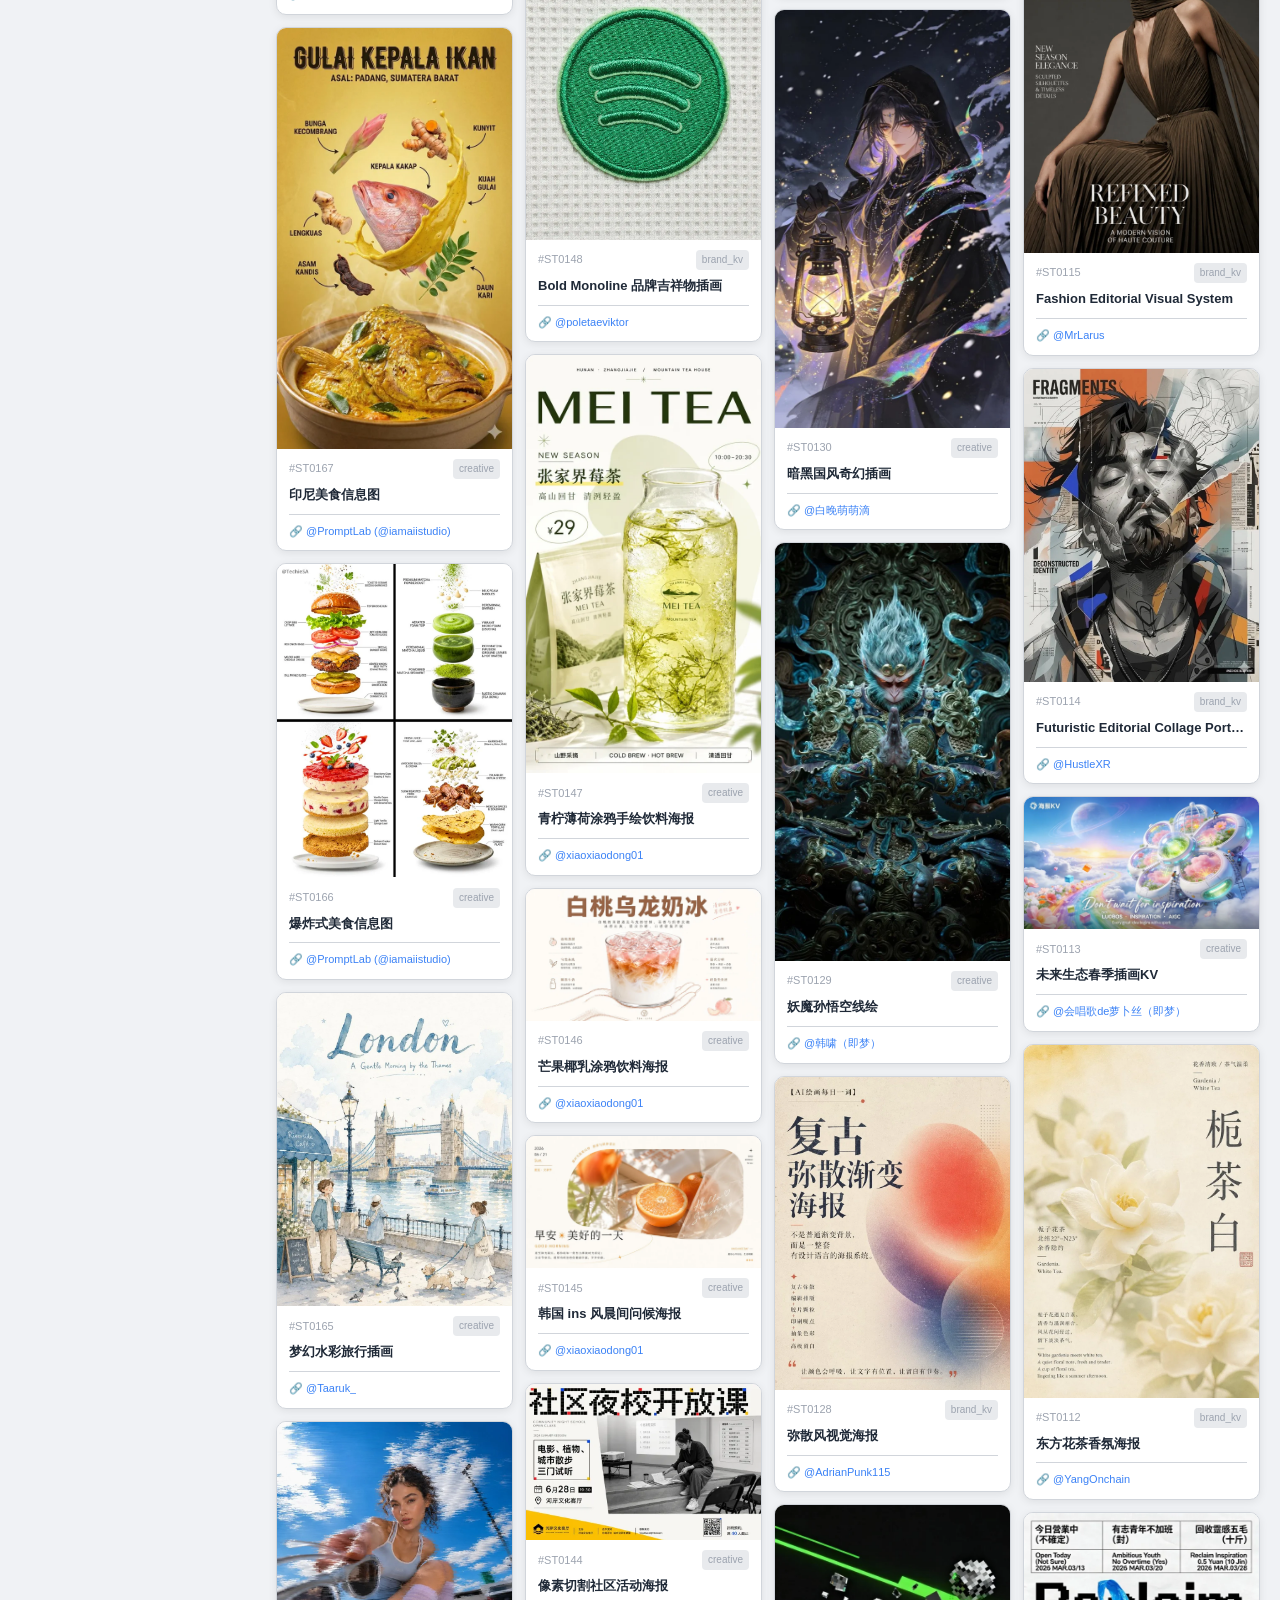
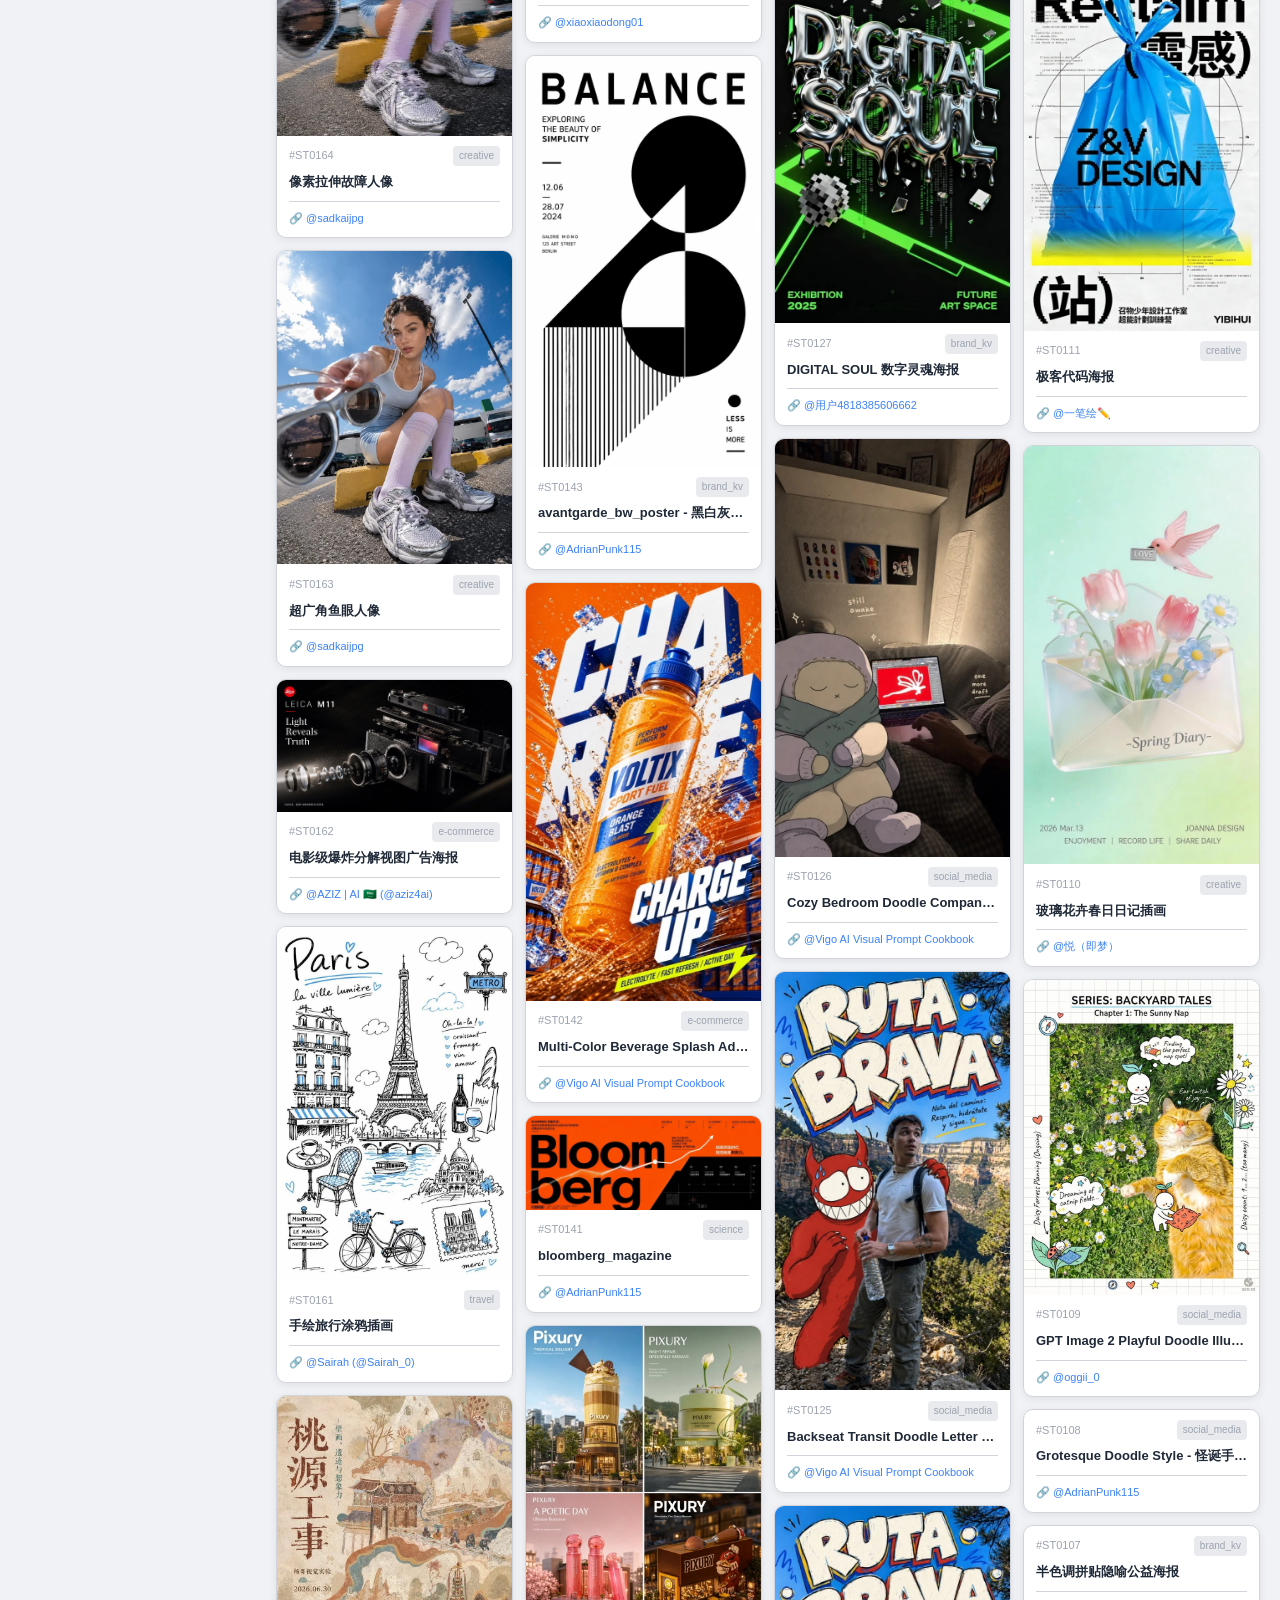
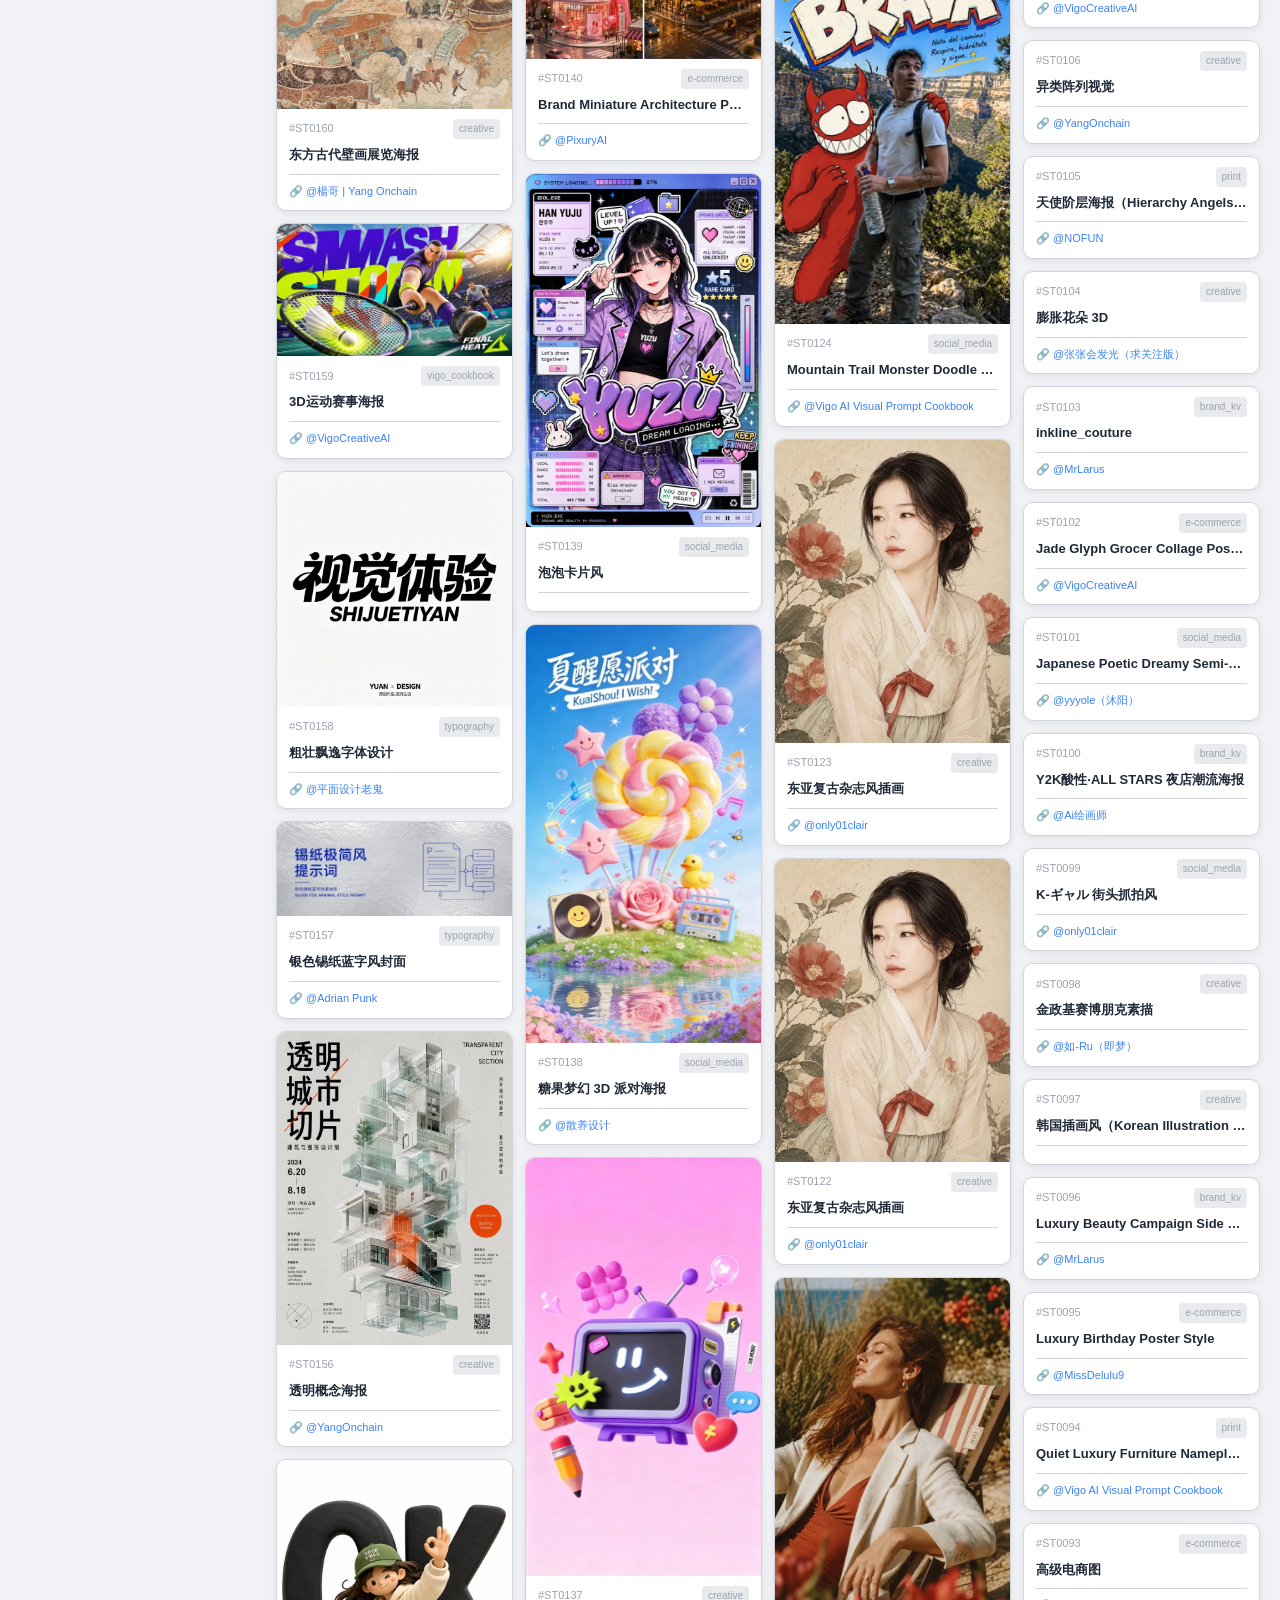
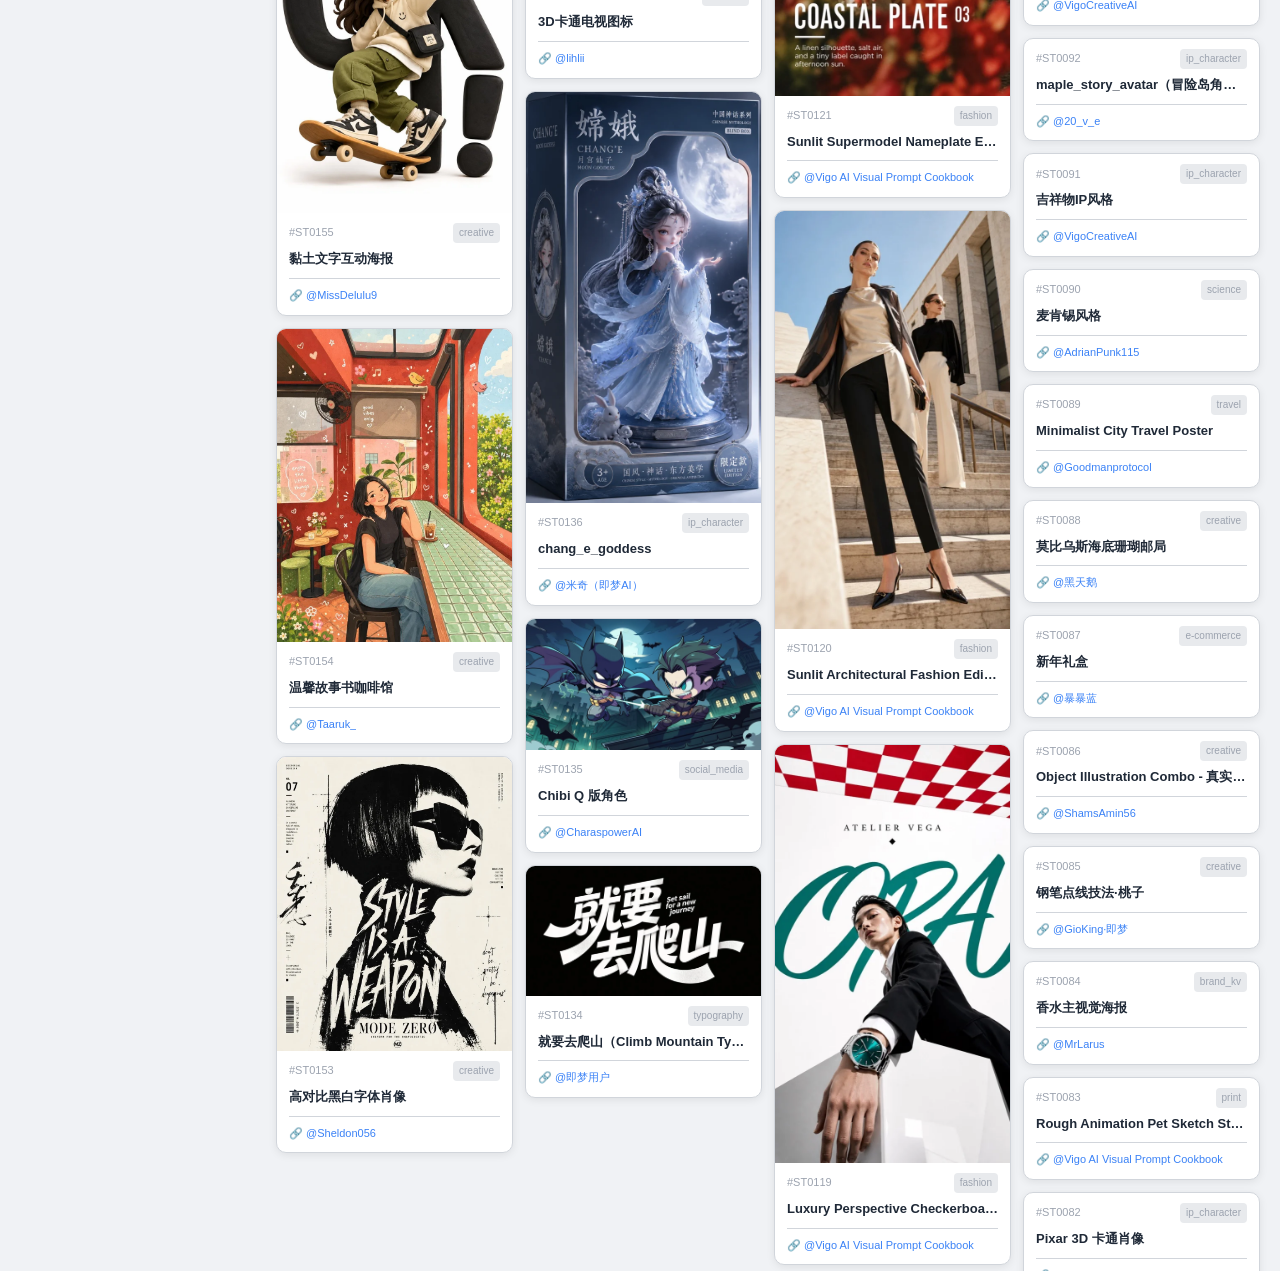
==== commit dffcdb7b: "添加素材表单增加核心特点字段；补全kv素材详情" ====
--- a/gallery.html
+++ b/gallery.html
@@ -8,6 +8,7 @@
       <div class="style-form-row"><label>一句话理解</label><input type="text" id="asSummary" placeholder="如：温馨治愈的绘本风格咖啡馆插画"></div>
       <div class="style-form-row"><label>标签（逗号分隔）</label><input type="text" id="asTags" placeholder="故事书插画, 咖啡馆, 治愈, 温暖"></div>
       <div class="style-form-row"><label>触发词（逗号分隔）</label><input type="text" id="asTriggers" placeholder="温馨故事书插画, 咖啡馆治愈"></div>
+      <div class="style-form-row"><label>核心特点（每行一条，格式：**特点名**：描述）</label><textarea id="asFeatures" rows="4" placeholder="**3D软萌质感**：软塑料、毛绒、半透明亚克力&#10;**电光蓝渐变背景**：明亮霓虹感"></textarea></div>
       <div class="style-form-row"><label>提示词 Prompt *</label><textarea id="asPrompt" rows="6" placeholder="粘贴完整提示词模板，变量用 {变量名}"></textarea></div>
       <div class="style-form-row"><label>比例</label><input type="text" id="asRatio" placeholder="3:4 / 9:16 / 1:1"></div>
       <div class="style-form-row"><label>来源链接 / 作者（可选）</label><div style="display:flex;gap:8px;"><input type="text" id="asSourceUrl" placeholder="https://x.com/xxx" style="flex:1"><input type="text" id="asSourceAuthor" placeholder="@作者" style="flex:1"></div></div>
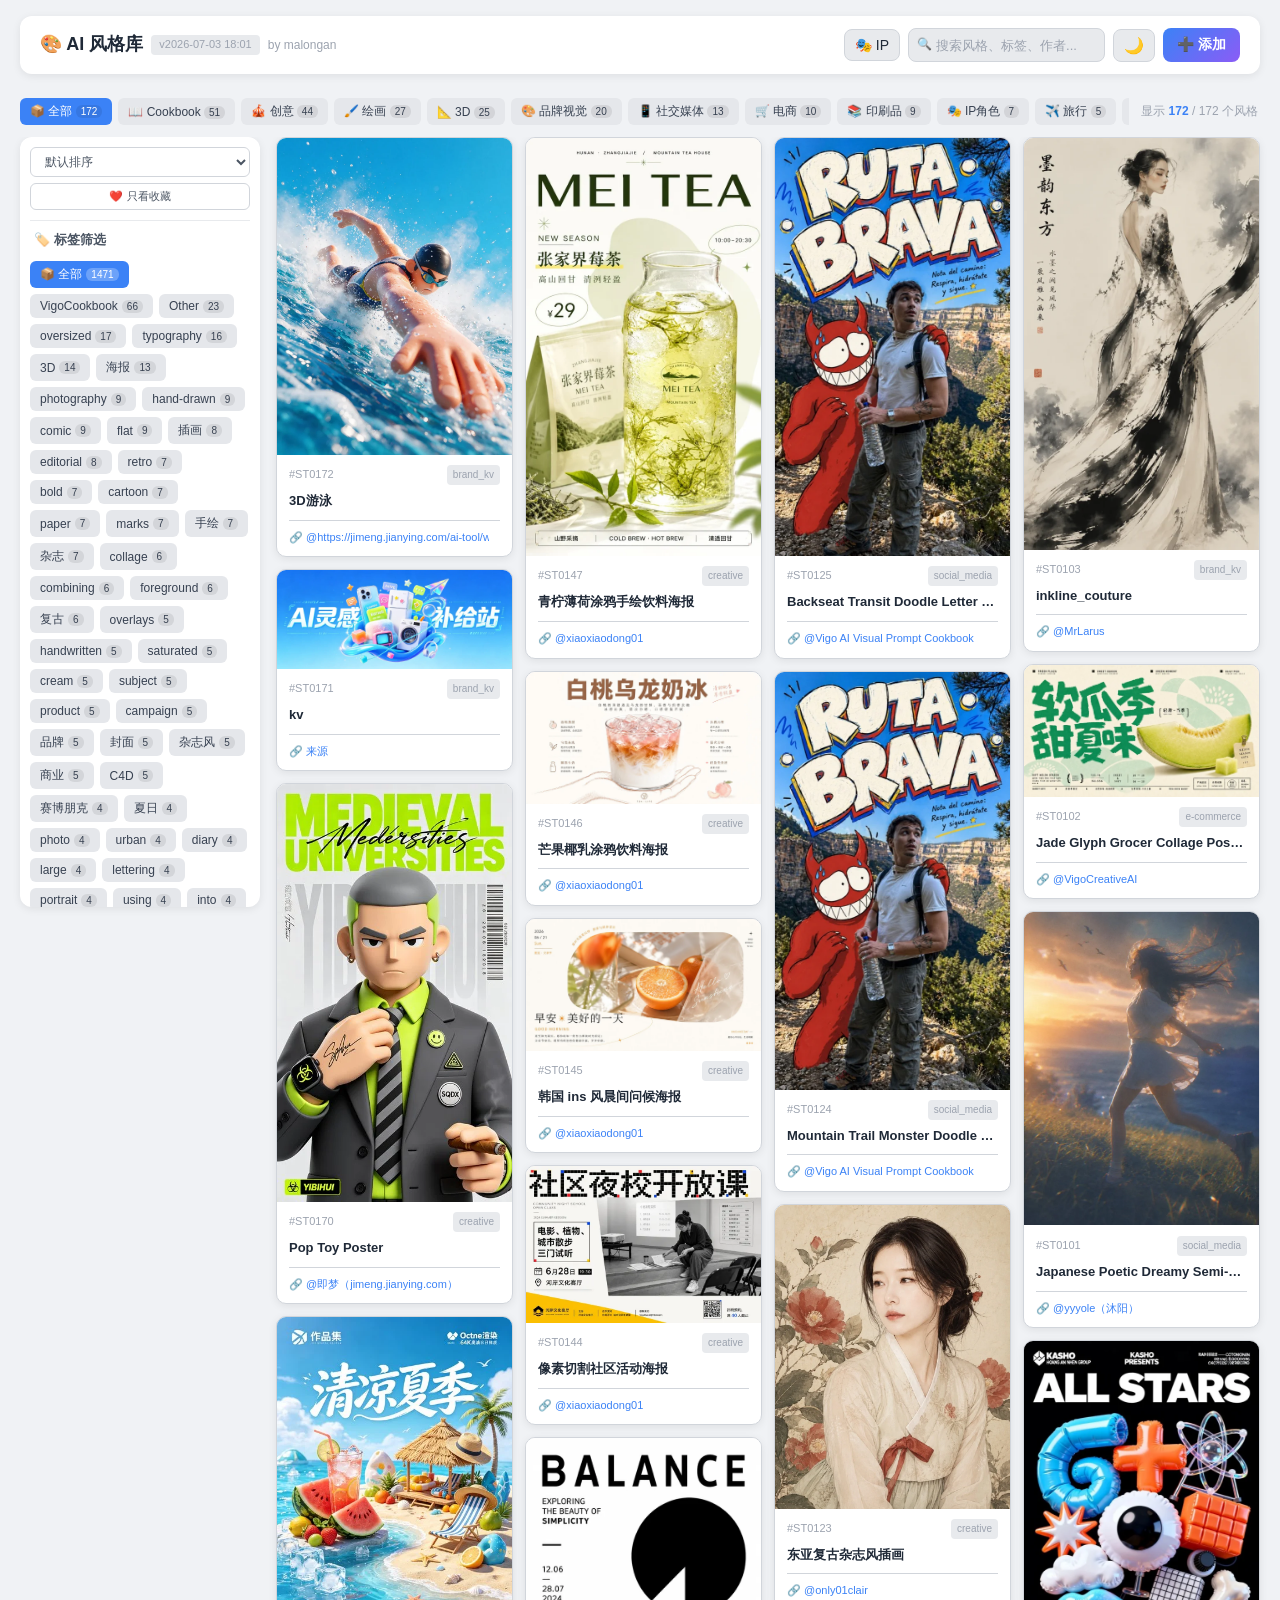
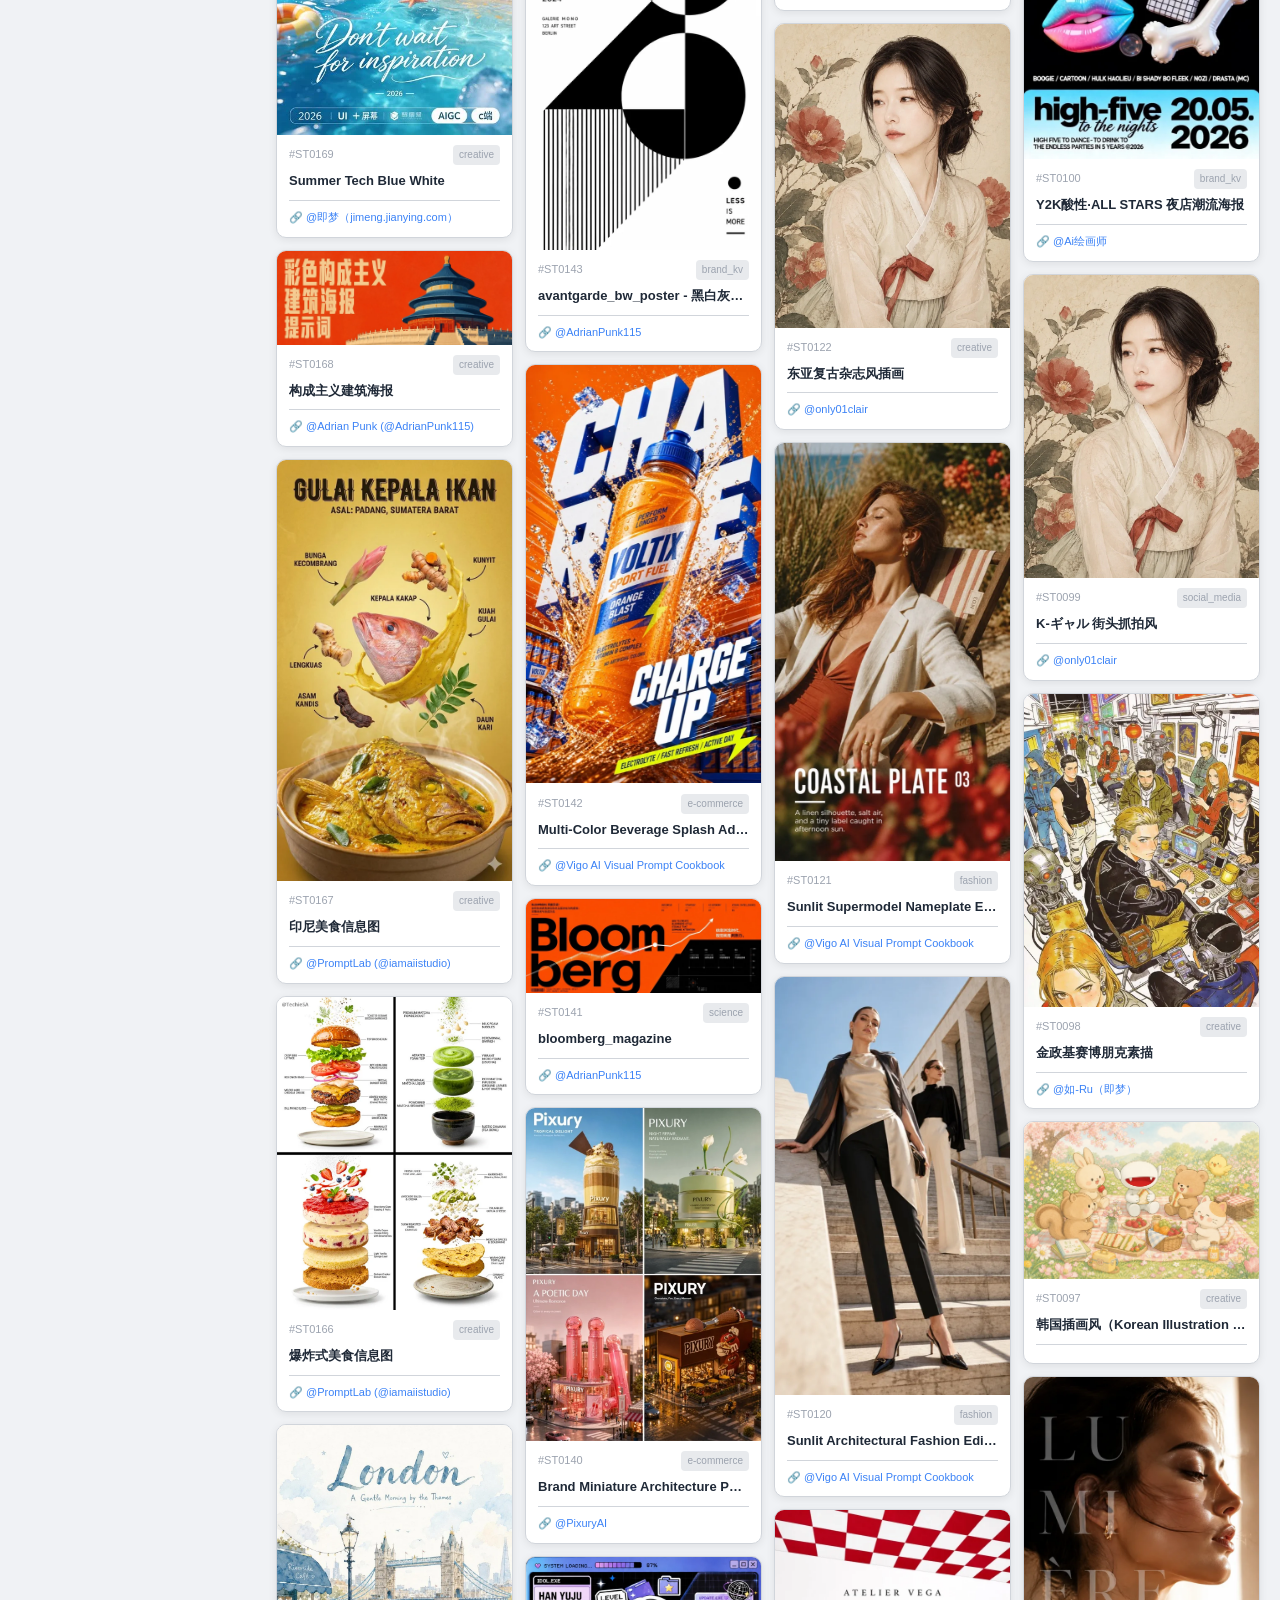
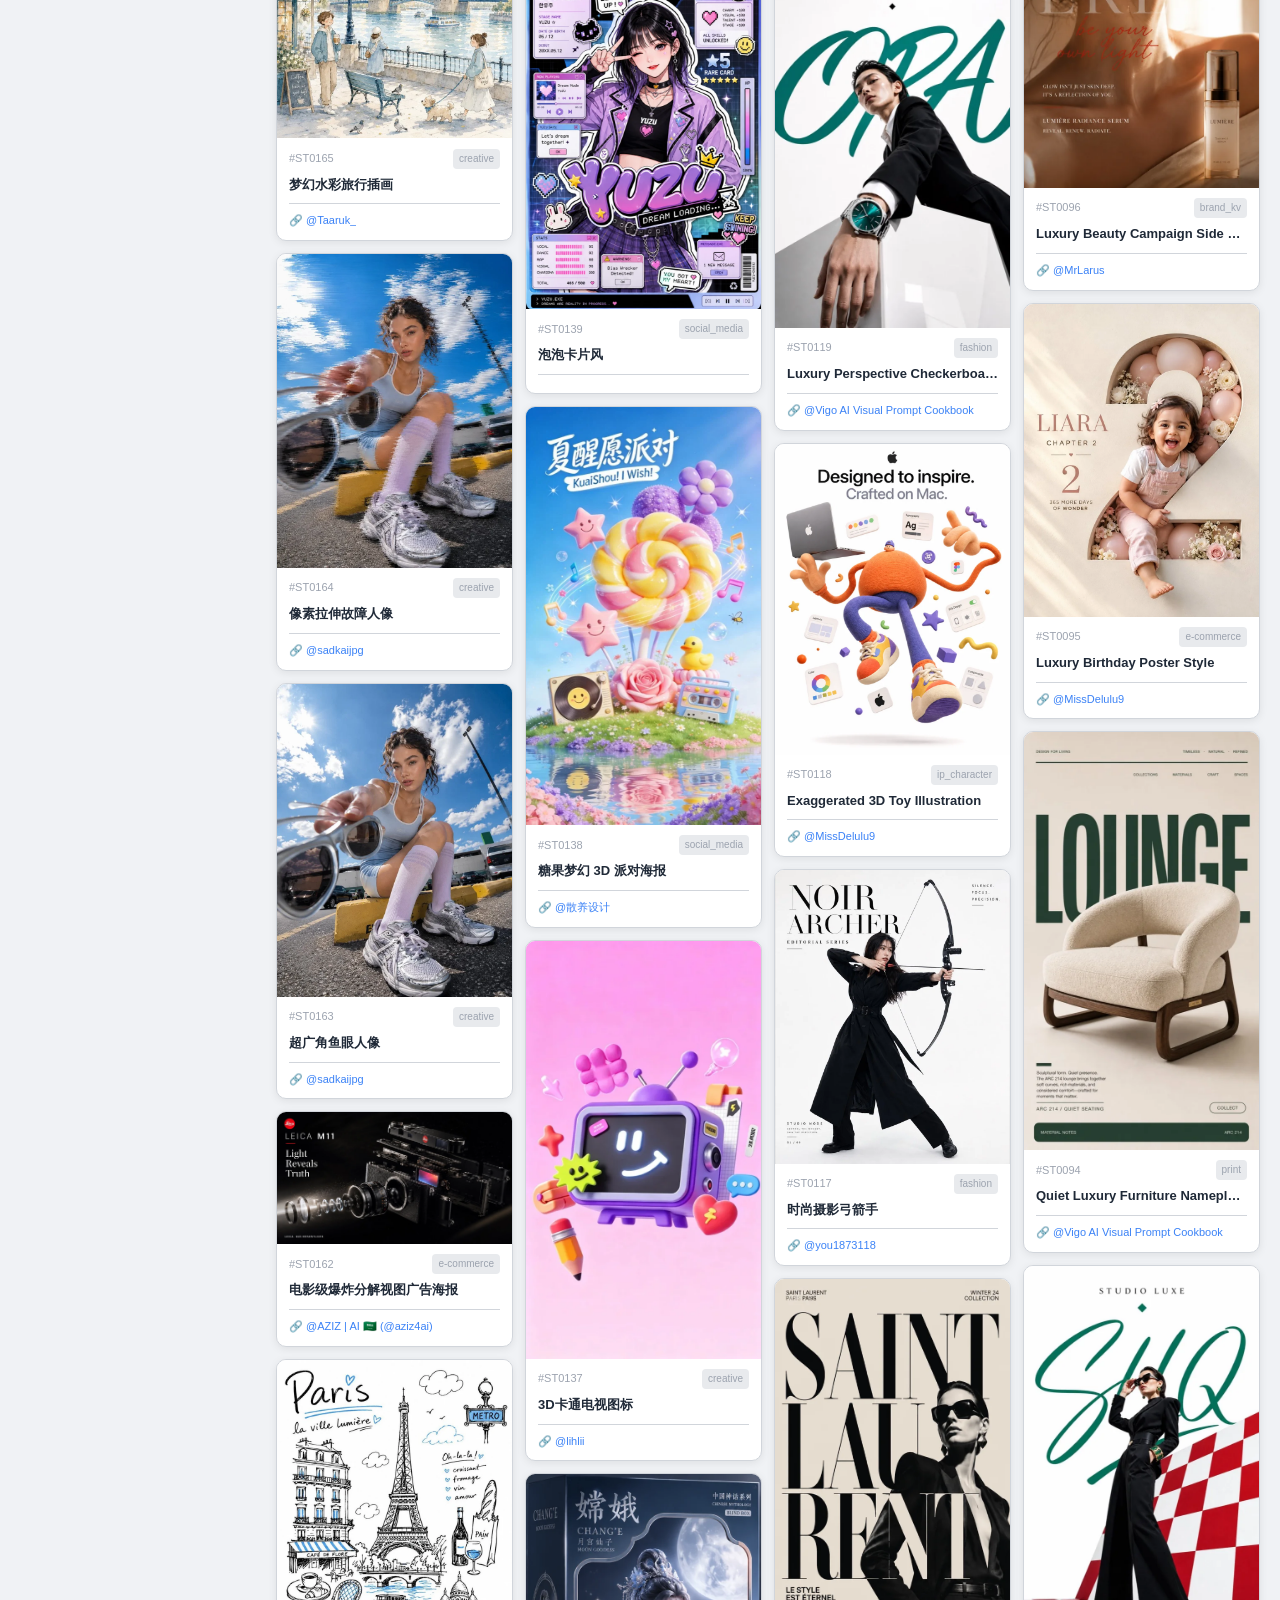
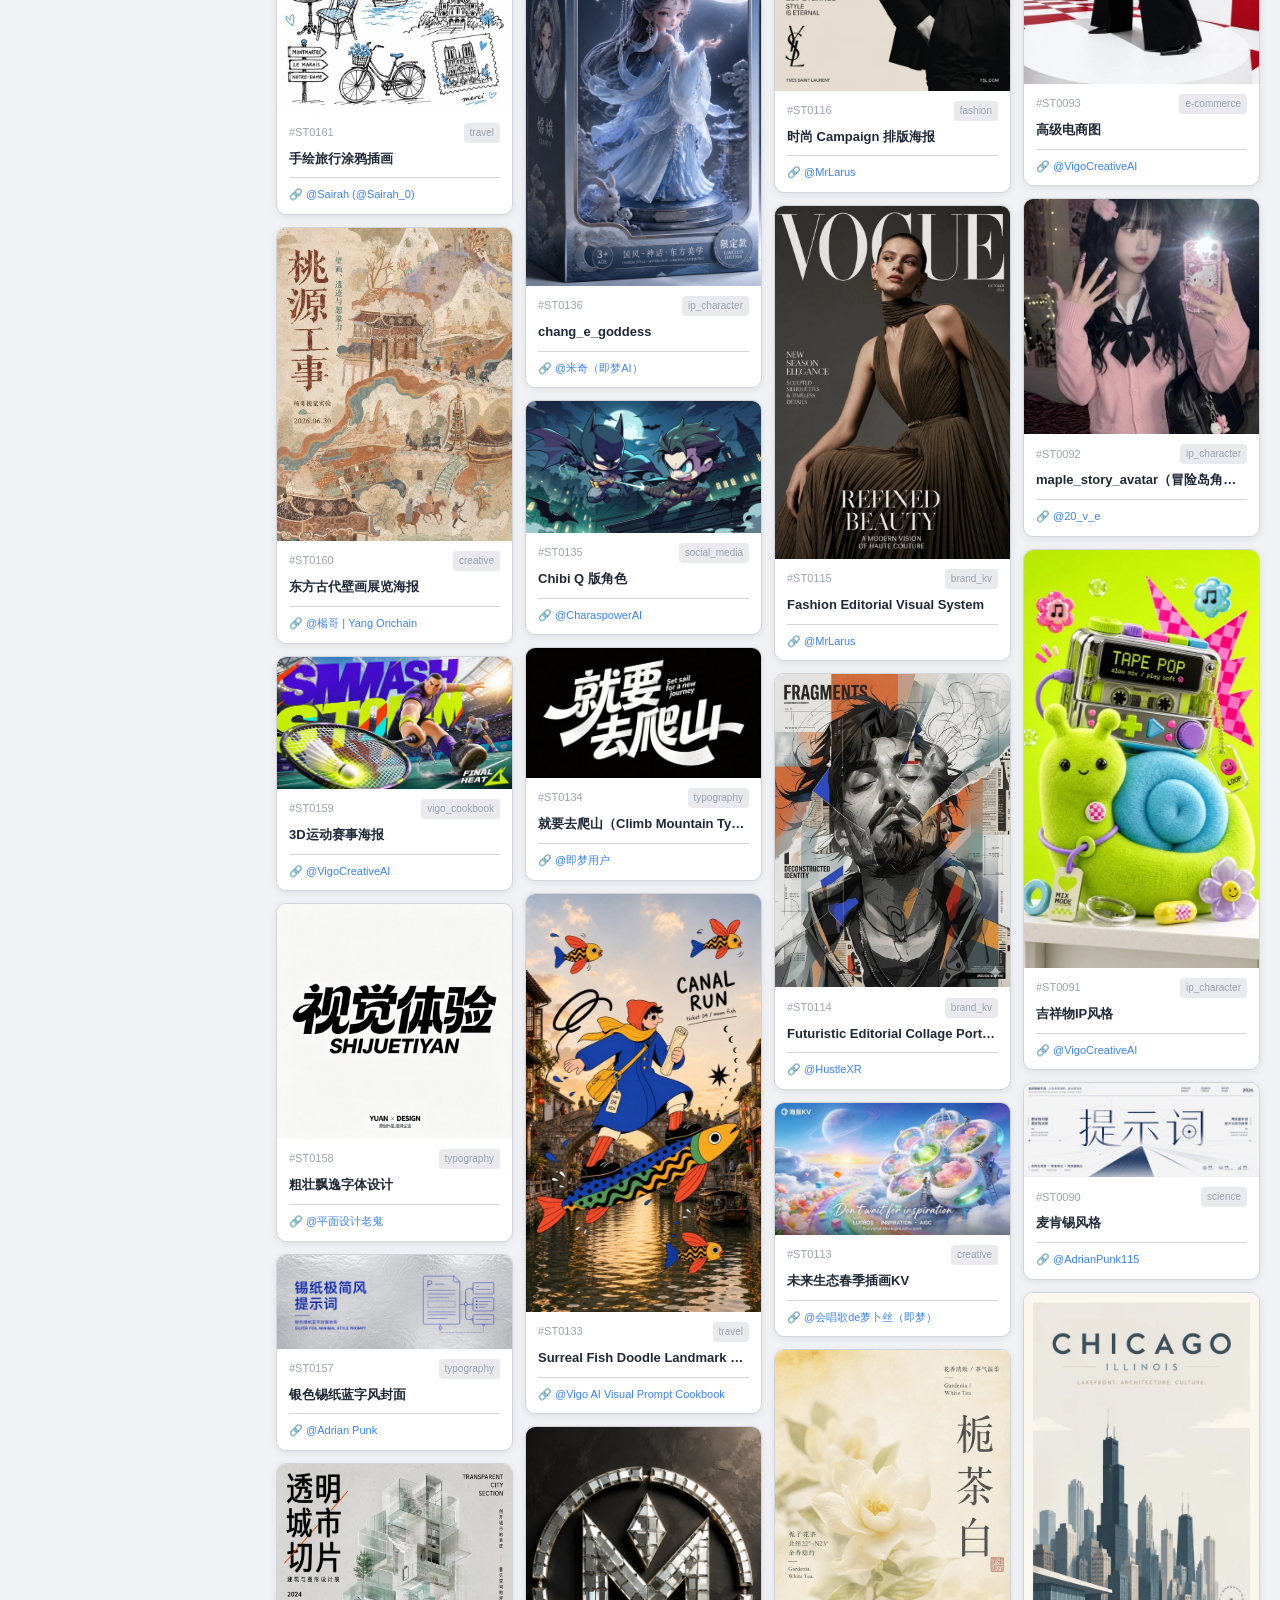
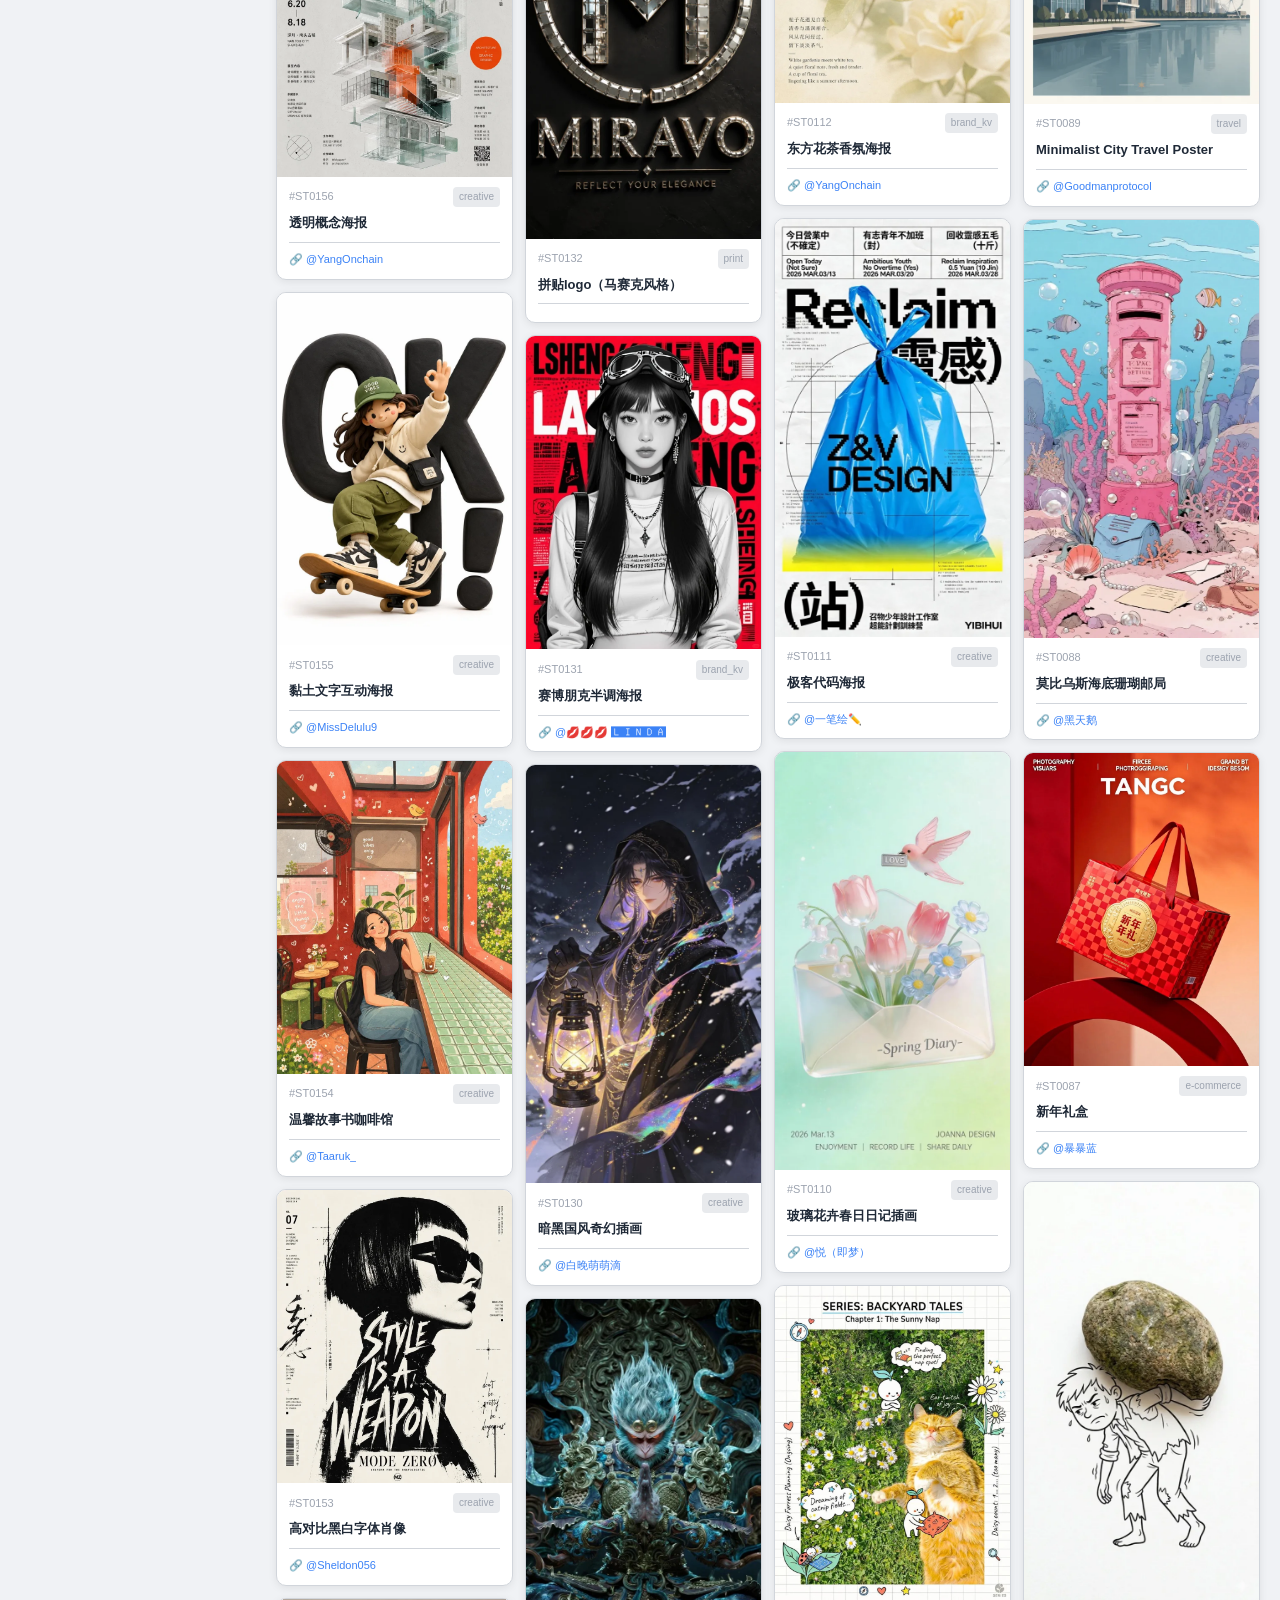
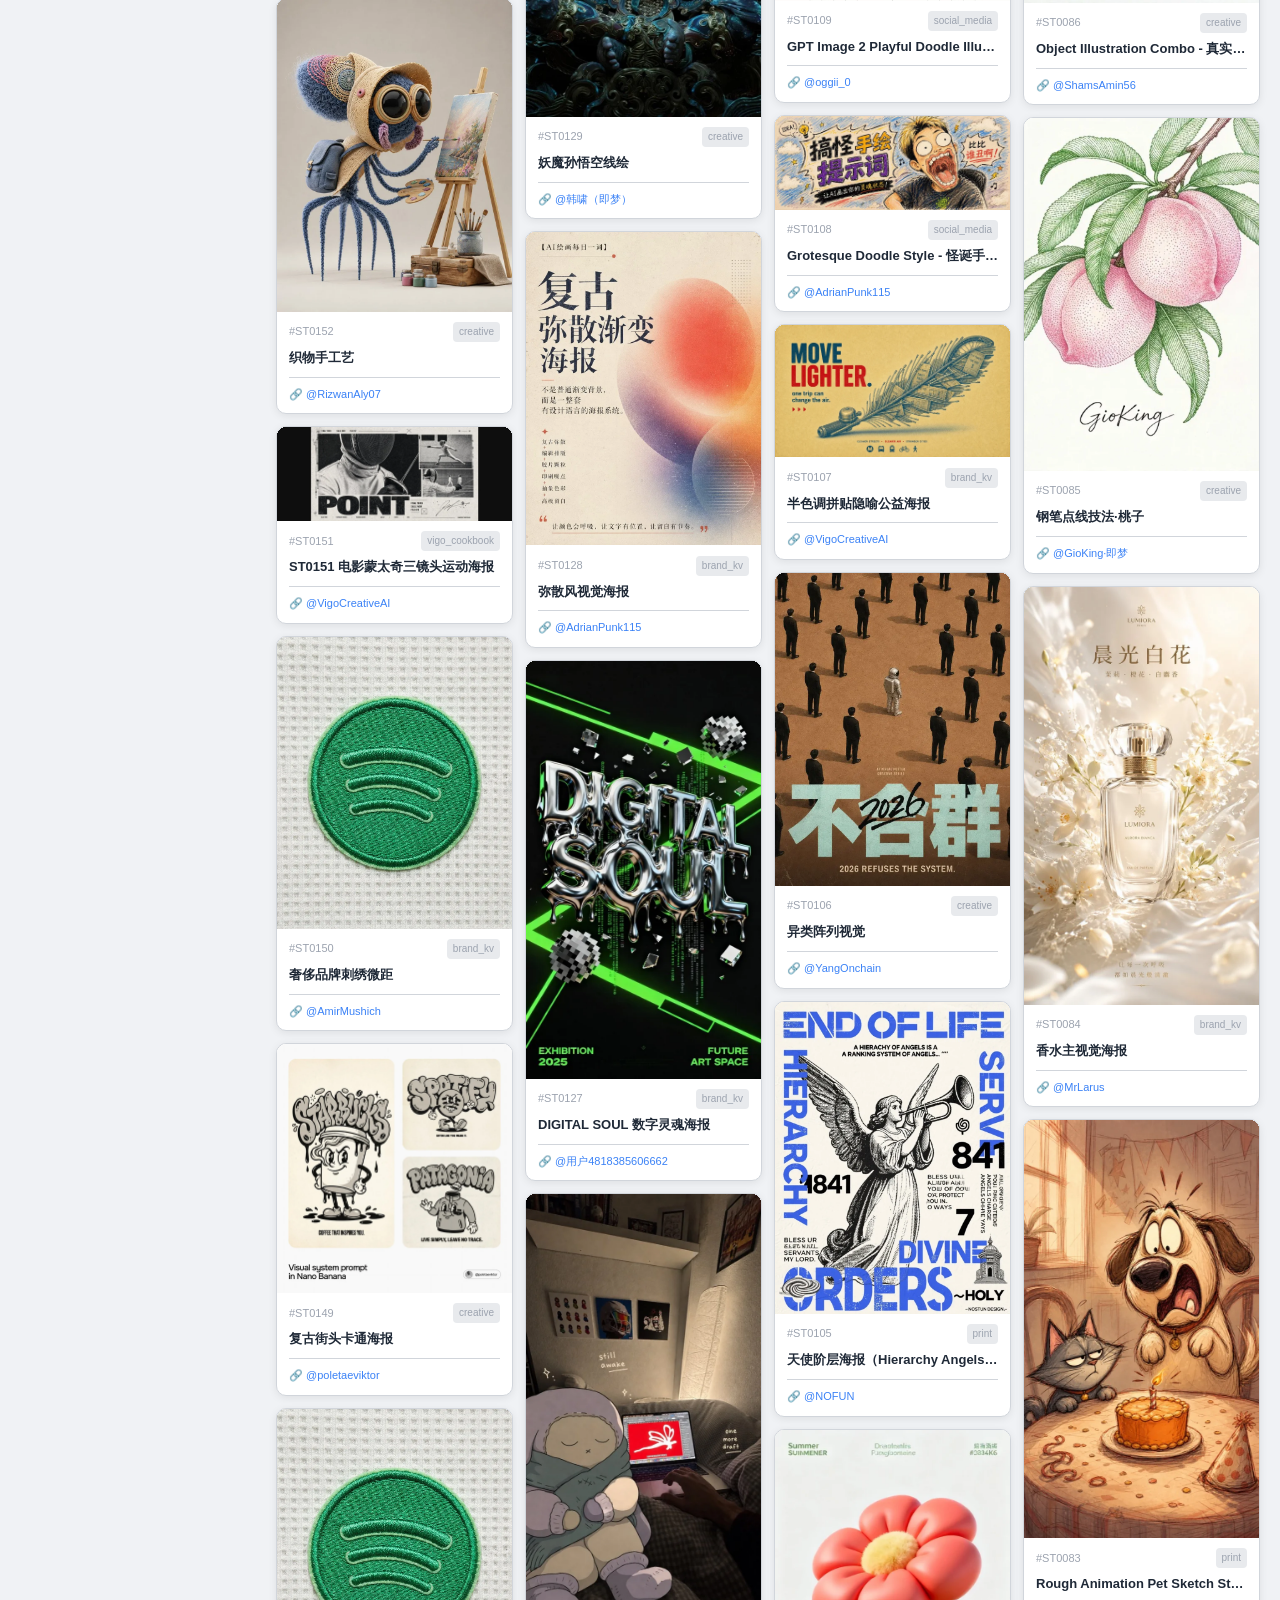
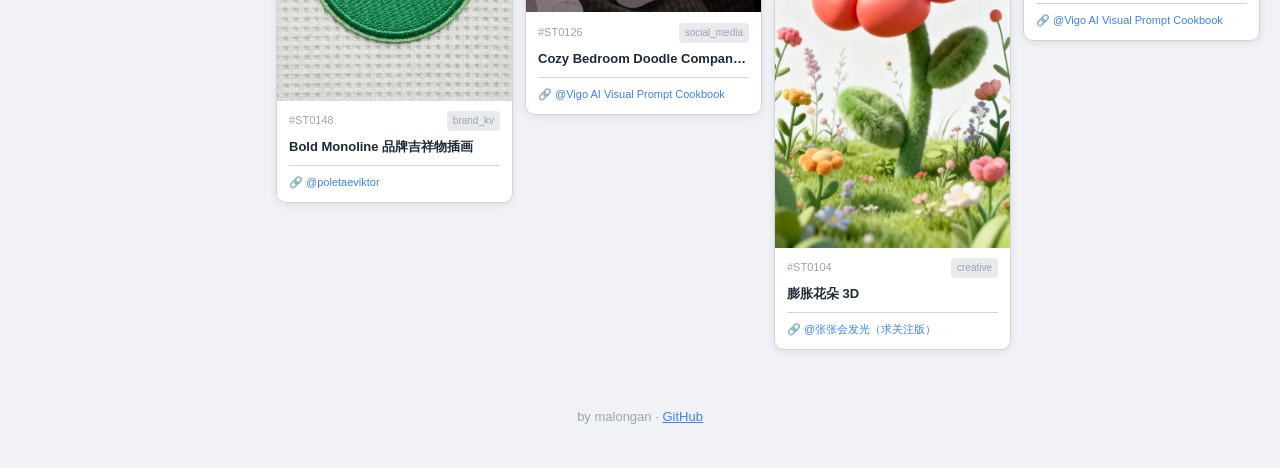
==== commit cb45b5cb: "添加素材表单增加智能补全按钮；补全3D游泳素材详情" ====
--- a/gallery.html
+++ b/gallery.html
@@ -10,6 +10,7 @@
       <div class="style-form-row"><label>触发词（逗号分隔）</label><input type="text" id="asTriggers" placeholder="温馨故事书插画, 咖啡馆治愈"></div>
       <div class="style-form-row"><label>核心特点（每行一条，格式：**特点名**：描述）</label><textarea id="asFeatures" rows="4" placeholder="**3D软萌质感**：软塑料、毛绒、半透明亚克力&#10;**电光蓝渐变背景**：明亮霓虹感"></textarea></div>
       <div class="style-form-row"><label>提示词 Prompt *</label><textarea id="asPrompt" rows="6" placeholder="粘贴完整提示词模板，变量用 {变量名}"></textarea></div>
+      <div class="style-form-row" style="margin-bottom:6px;"><button type="button" class="style-btn-submit" id="asAutoFill" style="width:auto;">✨ 智能补全（根据提示词自动填写）</button><span style="font-size:12px;color:#9ca3af;margin-left:8px;">填好提示词后点此，自动生成摘要/标签/触发词/特点，可再修改</span></div>
       <div class="style-form-row"><label>比例</label><input type="text" id="asRatio" placeholder="3:4 / 9:16 / 1:1"></div>
       <div class="style-form-row"><label>来源链接 / 作者（可选）</label><div style="display:flex;gap:8px;"><input type="text" id="asSourceUrl" placeholder="https://x.com/xxx" style="flex:1"><input type="text" id="asSourceAuthor" placeholder="@作者" style="flex:1"></div></div>
       <div class="style-form-row"><label>预览图（可选，≤ 5MB，Ctrl+V 可粘贴）</label>
